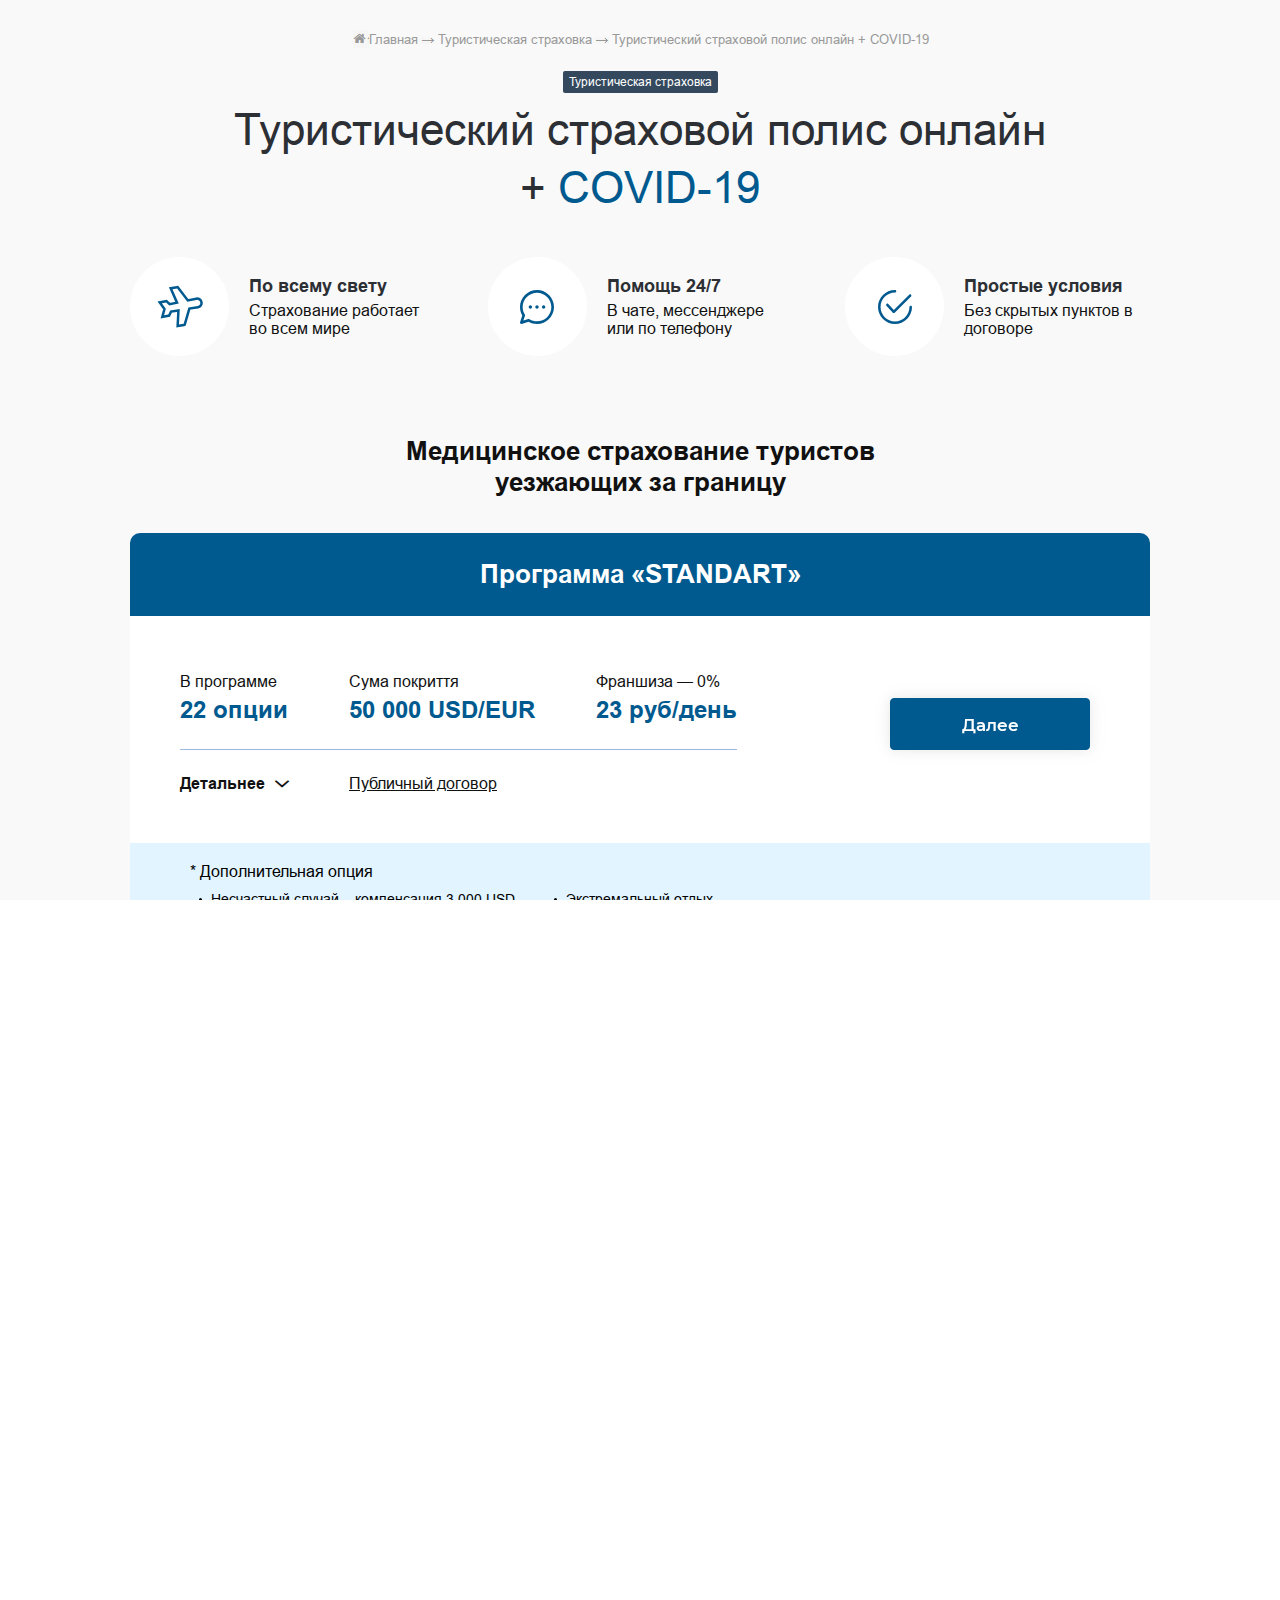
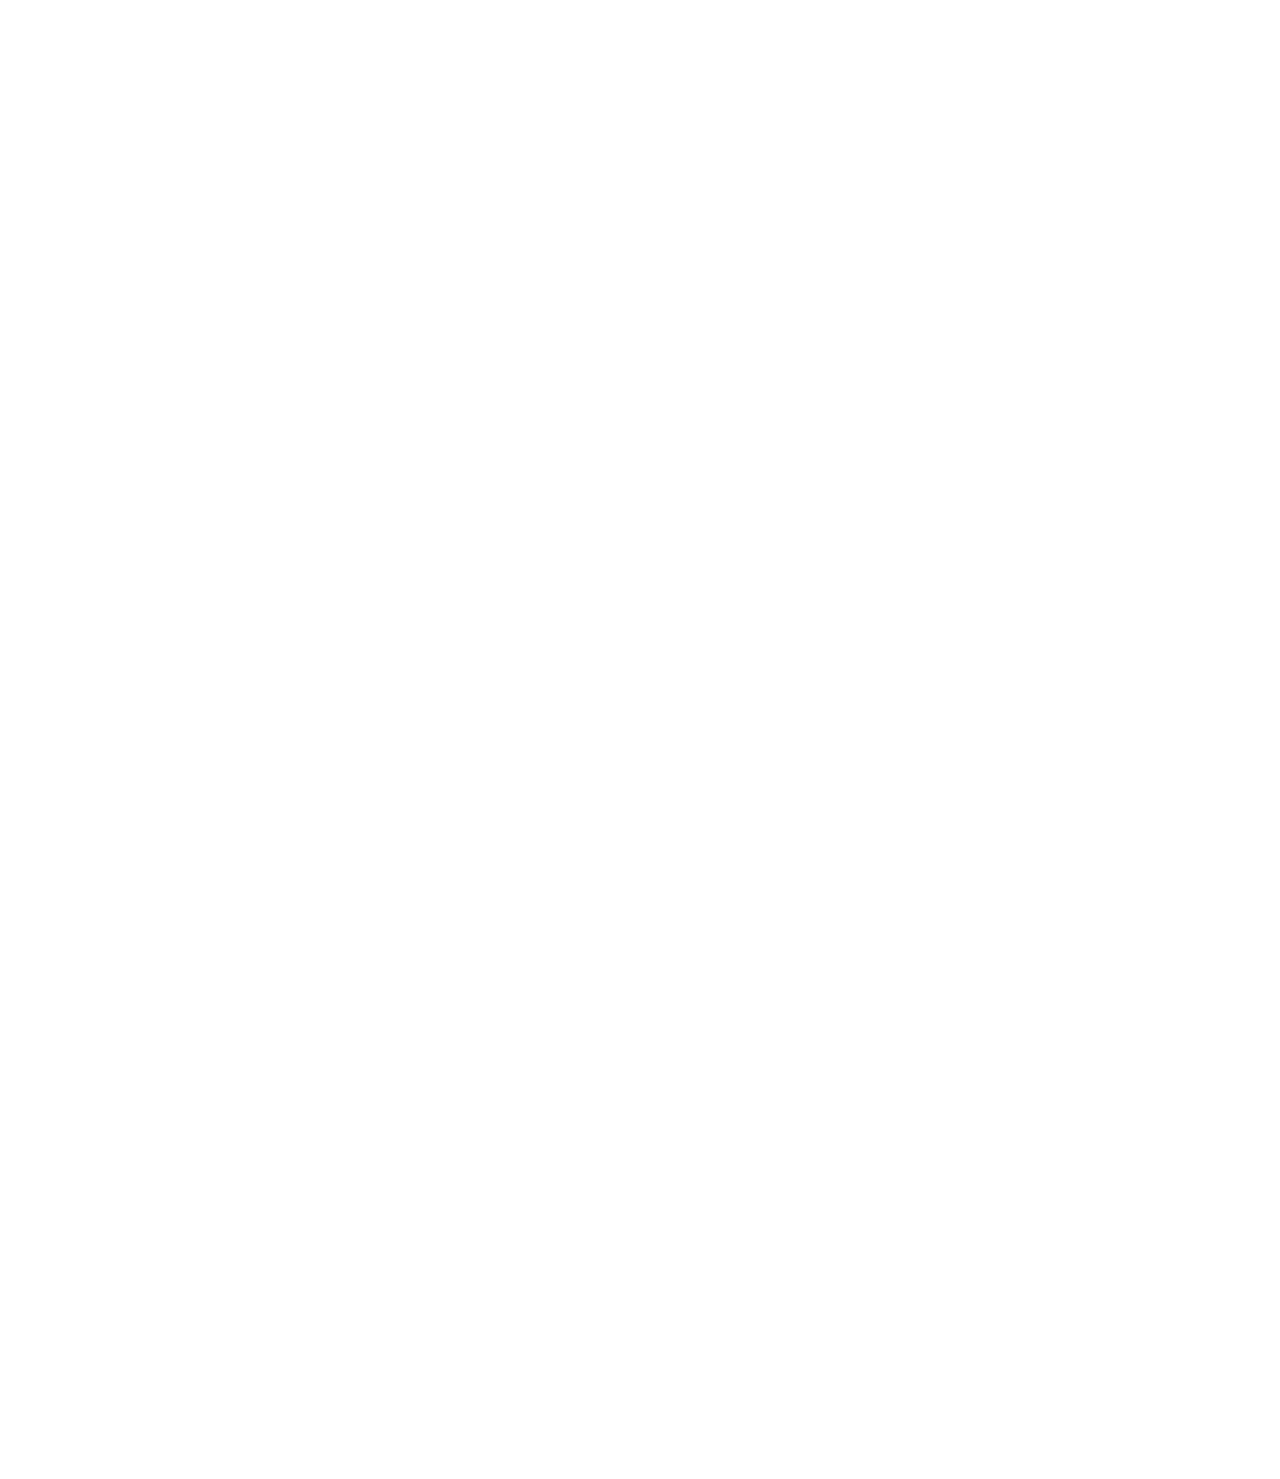
==== app/index.html @ c6b610be "completed" ====
<!DOCTYPE html>
<html lang="ru">

<head>
	<meta charset="UTF-8">
	<meta name="viewport" content="width=device-width, initial-scale=1.0">
	<title>Главная</title>
	<link rel="stylesheet" href="css/style.min.css">
</head>

<body>

	<!-- WRAPPER start -->
	<div class="wrapper page-policy">

		<!-- MAIN start  -->
		<main class="main">

			<div class="container">

				<div class="breadcrumbs">
					<a href="#" class="breadcrumbs__link">Главная</a>
					<a href="#" class="breadcrumbs__link">Туристическая страховка</a>
					<a href="#" class="breadcrumbs__link">Туристический страховой полис онлайн + COVID-19</a>
				</div>

				<div class="banner">
					<p class="banner__short-descr h6">Туристическая страховка</p>
					<p class="banner__title h1">Туристический страховой полис онлайн
						+ <span>COVID-19</span></p>
					<div class="banner__items-wrapper">
						<div class="banner__item item-banner">
							<div class="item-banner__img">
								<img src="images/airplane.svg" alt="">
							</div>
							<div class="item-banner__text-block">
								<p class="item-banner__title h4">По всему свету</p>
								<p class="item-banner__descr">Страхование работает
									во всем мире</p>
							</div>
						</div>
						<div class="banner__item item-banner">
							<div class="item-banner__img">
								<img src="images/message.svg" alt="">
							</div>
							<div class="item-banner__text-block">
								<p class="item-banner__title h4">Помощь 24/7</p>
								<p class="item-banner__descr">В чате, мессенджере или по телефону</p>
							</div>
						</div>
						<div class="banner__item item-banner">
							<div class="item-banner__img">
								<img src="images/check-w-circle.svg" alt="">
							</div>
							<div class="item-banner__text-block">
								<p class="item-banner__title h4">Простые условия</p>
								<p class="item-banner__descr">Без скрытых пунктов в договоре</p>
							</div>
						</div>
					</div>
				</div>

				<div class="health-insurance">
					<p class="health-insurance__title h2">Медицинское страхование туристов уезжающих за границу</p>
					<div class="health-insurance__program card-program-full">
						<div class="card-program-full__header">
							<p class="card-program-full__title h2">Программа «STANDART»</p>
						</div>

						<div class="card-program-full__body">
							<div class="card-program-full__about">
								<div class="card-program-full__info">
									<div class="card-program-full__info-item">
										<p class="card-program-full__info-title">В программе</p>
										<p class="card-program-full__info-definition h3">22 опции</p>
									</div>
									<div class="card-program-full__info-item">
										<p class="card-program-full__info-title">Сума покриття</p>
										<p class="card-program-full__info-definition h3">50 000 USD/EUR</p>
									</div>
									<div class="card-program-full__info-item">
										<p class="card-program-full__info-title">Франшиза — 0%</p>
										<p class="card-program-full__info-definition h3">23 руб/день</p>
									</div>
								</div>
								<button type="button" class="card-program-full__btn-next btn btn-primary">Далее</button>
							</div>
							<div class="card-program-full__details js-accordion">
								<div class="card-program-full__details-head">
									<div class="card-program-full__details-btn-dropdown js-accordion-head">
										Детальнее
										<span class="icon icon-triangle-down"></span>
									</div>
									<a href="#" class="card-program-full__public-contract">Публичный договор</a>
								</div>
								<div class="card-program-full__details-body js-accordion-body">
									<div class="card-program-full__details-wrapper">
										<div class="card-program-full__details-section">
											<p class="card-program-full__details-title h3">Медицина</p>
											<div class="card-program-full__details-container">
												<div class="card-program-full__details-column">
													<div class="card-program-full__details-block">
														<p class="card-program-full__details-subtitle h4">Медицинская помощь</p>
														<ul class="card-program-full__details-list h5">
															<li class="card-program-full__details-list-item">— Покрытие лечения
																ОРВИ (амбулаторно)
															</li>
															<li class="card-program-full__details-list-item">— Медикаментозное
																обеспечение
															</li>
															<li class="card-program-full__details-list-item">— Лечение в результате
																травмирования (амбулаторно)
															</li>
															<li class="card-program-full__details-list-item">— Вызов врача
															</li>
															<li class="card-program-full__details-list-item">— Обзор/консультация
																врача
															</li>
															<li class="card-program-full__details-list-item">— Срочная
																стоматологическая помощь
															</li>
															<li class="card-program-full__details-list-item">— Обострение
																хронических заболеваний
															</li>
															<li class="card-program-full__details-list-item">— Амбулаторное лечение
															</li>
															<li class="card-program-full__details-list-item">— Стационарное лечение
															</li>
															<li class="card-program-full__details-list-item">— Акушерская помощь до
																29 недели</li>
														</ul>
													</div>
													<div class="card-program-full__details-block">
														<p class="card-program-full__details-subtitle h4">Несчастный случай</p>
													</div>
												</div>
												<div class="card-program-full__details-column">
													<div class="card-program-full__details-block">
														<p class="card-program-full__details-subtitle h4">Медико-транспортные
															услуги</p>
														<ul class="card-program-full__details-list h5">
															<li class="card-program-full__details-list-item">— Вызов скорой помощи
															</li>
														</ul>
													</div>
													<div class="card-program-full__details-block">
														<p class="card-program-full__details-subtitle h4">Медико-транспортные
															услуги</p>
														<ul class="card-program-full__details-list h5">
															<li class="card-program-full__details-list-item">— Покрытие диагностики
																COVID-19
															</li>
															<li class="card-program-full__details-list-item">— Покрытие лечения
																COVID-19
															</li>
															<li class="card-program-full__details-list-item">— Медикаментозное
																обеспечение
															</li>
															<li class="card-program-full__details-list-item">— Лимит 10% от суммы
																покрытия</li>
														</ul>
													</div>
													<div class="card-program-full__details-block">
														<p class="card-program-full__details-subtitle h4">Ритуальные расходы</p>
														<ul class="card-program-full__details-list h5">
															<li class="card-program-full__details-list-item">— Репатриация тела на
																родину
															</li>
															<li class="card-program-full__details-list-item">— Погребение на месте
															</li>
														</ul>
													</div>
												</div>

											</div>
										</div>
										<div class="card-program-full__details-section">
											<p class="card-program-full__details-title h3">Вид отдыха</p>
											<div class="card-program-full__details-column">
												<div class="card-program-full__details-block">
													<p class="card-program-full__details-subtitle h4">Отдых на воде</p>
													<p class="card-program-full__details-subtitle h4">Активный отдых</p>
												</div>
												<p class="card-program-full__details-title h3">Дополнительно</p>
												<div class="card-program-full__details-block">
													<p class="card-program-full__details-subtitle h4">Активный отдых</p>
													<ul class="card-program-full__details-list h5">
														<li class="card-program-full__details-list-item">— 15 дней</li>
														<li class="card-program-full__details-list-item">— Стационарное лечение
														</li>
													</ul>
												</div>
											</div>
										</div>
									</div>

								</div>
							</div>
						</div>

						<div class="card-program-full__footer">
							<div class="card-program-full__options">
								<p class="card-program-full__options-title">* Дополнительная опция</p>
								<ul class="card-program-full__options-body h5">
									<li class="card-program-full__options-item">Несчастный случай – компенсация 3 000 USD
									</li>
									<li class="card-program-full__options-item">Экстремальный отдых</li>
								</ul>
							</div>
						</div>



					</div>

					<div class="health-insurance__program--mobile card-program-short">
						<div class="card-program-short__header">
							<p class="card-program-short__title">STANDART</p>
						</div>
						<div class="card-program-short__body">
							<div class="card-program-short__info">
								<p class="card-program-short__info-amount">
									<span class="card-program-short__info-sum">15</span>
									руб/день
								</p>
								<p class="card-program-short__info-descr">Франшиза – 0%</p>
							</div>
							<div class="card-program-short__items">
								<div class="card-program-short-dropdown__large js-accordion">
									<p class="card-program-short-dropdown__large-head js-accordion-head">
										<span class="icon-status"></span>
										Медицина
									</p>
									<div class="card-program-short-dropdown__large-body  js-accordion-body">
										<div class="card-program-short-dropdown__small  js-accordion">
											<p class="card-program-short-dropdown__small-head js-accordion-head">
												<span class="icon icon-triangle-down"></span>
												Медицинская помощь

											</p>
											<div class="card-program-short-dropdown__small-body js-accordion-body">
												<p class="card-program-short-dropdown__small-item">— Покрытие лечения
													ОРВИ (амбулаторно)
												</p>
												<p class="card-program-short-dropdown__small-item">— Медикаментозное
													обеспечение
												</p>
												<p class="card-program-short-dropdown__small-item">— Лечение в результате
													травмирования (амбулаторно)
												</p>
												<p class="card-program-short-dropdown__small-item">— Вызов врача
												</p>
												<p class="card-program-short-dropdown__small-item">— Обзор/консультация
													врача
												</p>
												<p class="card-program-short-dropdown__small-item">— Срочная
													стоматологическая помощь
												</p>
												<p class="card-program-short-dropdown__small-item">— Обострение
													хронических заболеваний
												</p>
												<p class="card-program-short-dropdown__small-item">— Амбулаторное лечение
												</p>
												<p class="card-program-short-dropdown__small-item">— Стационарное лечение
												</p>
												<p class="card-program-short-dropdown__small-item">— Акушерская помощь до
													29 недели</p>
											</div>
										</div>
										<div class="card-program-short-dropdown__small js-accordion">
											<p class="card-program-short-dropdown__small-head js-accordion-head">
												<span class="icon icon-triangle-down"></span>
												Медико-транспортные услуги

											</p>
											<div class="card-program-short-dropdown__small-body js-accordion-body">
												<p class="card-program-short-dropdown__small-item">— Вызов скорой помощи
												</p>
											</div>
										</div>
										<div class="card-program-short-dropdown__small js-accordion">
											<p class="card-program-short-dropdown__small-head  js-accordion-head">
												<span class="icon icon-triangle-down"></span>
												COVID-19

											</p>
											<div class="card-program-short-dropdown__small-body  js-accordion-body">
												<p class="card-program-short-dropdown__small-item">— Покрытие диагностики COVID-19
												</p>
												<p class="card-program-short-dropdown__small-item">— Покрытие лечения COVID-19
												</p>
												<p class="card-program-short-dropdown__small-item">— Медикаментозное обеспечение
												</p>
												<p class="card-program-short-dropdown__small-item">— предел 10% от суммы покрытия
												</p>
											</div>
										</div>
										<div class="card-program-short-dropdown__small  js-accordion">
											<p class="card-program-short-dropdown__small-head js-accordion-head">
												<span class="icon icon-triangle-down"></span>
												Ритуальные расходы

											</p>
											<div class="card-program-short-dropdown__small-body js-accordion-body">
												<p class="card-program-short-dropdown__small-item">— Репатриация тела на родину
												</p>
												<p class="card-program-short-dropdown__small-item">— Захоронение на месте
												</p>
											</div>
										</div>
										<div class="card-program-short-dropdown__small js-accordion">
											<p class="card-program-short-dropdown__small-head js-accordion-head">
												Несчастный случай
											</p>
										</div>
									</div>
								</div>
								<div class="card-program-short-dropdown__large js-accordion">
									<p class="card-program-short-dropdown__large-head js-accordion-head">
										<span class="icon-status"></span>
										Вид отдыха
									</p>
									<div class="card-program-short-dropdown__large-body js-accordion-body">
										<div class="card-program-short-dropdown__small js-accordion">
											<p class="card-program-short-dropdown__small-head js-accordion-head">
												Отдых на воде
											</p>
										</div>
										<div class="card-program-short-dropdown__small js-accordion">
											<p class="card-program-short-dropdown__small-head js-accordion-head">
												Активный отдых
											</p>
										</div>
									</div>
								</div>
								<div class="card-program-short-dropdown__large js-accordion">
									<p class="card-program-short-dropdown__large-head js-accordion-head">
										<span class="icon-status"></span>
										Дополнительно
									</p>
									<div class="card-program-short-dropdown__large-body js-accordion-body">
										<div class="card-program-short-dropdown__small js-accordion">
											<p class="card-program-short-dropdown__small-head js-accordion-head">
												<span class="icon icon-triangle-down"></span>
												По истечении срока страхования
											</p>
											<div class="card-program-short-dropdown__small-body js-accordion-body">
												<p class="card-program-short-dropdown__small-item">— 15 дней</p>
												<p class="card-program-short-dropdown__small-item">— стационарное лечение</p>
											</div>
										</div>
									</div>
								</div>

							</div>
							<button type="button" class="card-program-short__btn-arrange btn btn-primary">Оформить</button>
							<p class="card-program-short__descr">Покрытие на сумму — 50 000 USD/EUR</p>
						</div>
						<div class="card-program-short__footer">
							<div class="card-program-short__options">
								<p class="card-program-short__options-title">* Дополнительная опция</p>
								<ul class="card-program-short__options-body h5">
									<li class="card-program-short__options-item">Несчастный случай – компенсация <span>3 000
											USD</span>
									</li>
									<li class="card-program-short__options-item card-program-short__options-item--flex">
										Экстремальный отдых <span class="card-program-short__options-info icon icon-info"></span>
									</li>
								</ul>
							</div>
						</div>
					</div>

					<div class="health-insurance__steps">
						<div class="health-insurance__step-item item-step">
							<div class="item-step__num">01</div>
							<div class="item-step__img">
								<img src="images/budget.svg" alt="">
							</div>
							<p class="item-step__text h4">Рассчитайте точную стоимость полиса</p>
						</div>
						<div class="health-insurance__step-item item-step">
							<div class="item-step__num">02</div>
							<div class="item-step__img">
								<img src="images/computer.svg" alt="">
							</div>
							<p class="item-step__text h4">Правильно напишите вашу информацию</p>
						</div>
						<div class="health-insurance__step-item item-step">
							<div class="item-step__num">03</div>
							<div class="item-step__img">
								<img src="images/money.svg" alt="">
							</div>
							<p class="item-step__text h4">Оплатите полис
								удобным способом</p>
						</div>
						<div class="health-insurance__step-item item-step">
							<div class="item-step__num">04</div>
							<div class="item-step__img">
								<img src="images/email.svg" alt="">
							</div>
							<p class="item-step__text h4">Проверьте ваш email
								и скачайте полис
								на смартфон</p>
						</div>
					</div>
				</div>

				<div class="get-insurance">
					<p class="get-insurance__title h2">Оформить туристическое страхование</p>
					<div class="get-insurance__form form-policy">
						<div class="form-policy__step-one">
							<div class="form-policy__content">

								<div class="form-policy__main">
									<div class="form-policy__main-container">
										<div class="form-policy__main-header">
											<p class="form-policy__title h4">Стоимость полиса</p>
											<div class="form-policy__step-num">01</div>
										</div>
										<div class="form-policy__form">
											<div class="form-policy__input-container">
												<div class="form-policy__input input__block">
													<div class="input__box select js-select js-select--swich">
														<div class="select__head js-select-head">
															<p class="select__placeholder">Страна</p>
															<span class="select__icon icon icon-triangle-down"></span>
														</div>
														<div class="select__body js-select-body">
															<div class="select__block">
																<p class="select__item js-select-item">Вся Европа</p>
																<p class="select__item js-select-item">Весь мир</p>
															</div>
															<div class="select__block search-small__container">
																<input type="text" id="mini-search__input" class="search-small"
																	placeholder="Поиск">
																<div id="mini-search__result"
																	class="search-small__wrapper mini-search__result">
																	<p class="select__item show js-select-item">Австралия</p>
																	<p class="select__item show js-select-item">Австрия</p>
																	<p class="select__item show js-select-item">Азербайджан</p>
																	<p class="select__item show js-select-item">Албания</p>
																	<p class="select__item show js-select-item">Алжир</p>
																	<p class="select__item show js-select-item">Американское Самоа</p>
																	<p class="select__item show js-select-item">Ангилья</p>
																	<p class="select__item show js-select-item">Ангола</p>
																	<p class="select__item show js-select-item">Андорра</p>
																	<p class="select__item show js-select-item">Антарктида</p>
																	<p class="select__item show js-select-item">Антигуа и Барбуда</p>
																	<p class="select__item show js-select-item">Аргентина</p>
																	<p class="select__item show js-select-item">Армения</p>
																	<p class="select__item show js-select-item">Аруба</p>
																	<p class="select__item show js-select-item">Афганистан</p>
																	<p class="select__item show js-select-item">Багамы</p>
																	<p class="select__item show js-select-item">Бангладеш</p>
																	<p class="select__item show js-select-item">Барбадос</p>
																	<p class="select__item show js-select-item">Бахрейн</p>
																</div>
															</div>
														</div>
													</div>
													<p class="input__error h6"></p>
												</div>
												<div class="form-policy__input input__block">
													<div class="input__box select js-select js-calendar">
														<div class="select__head select__head--calendar js-select-head">
															<input type="text" name="daterange" class="daterange-input"
																placeholder="Дата поездки">
															<span class="select__icon icon icon-calendar"></span>
														</div>
														<!-- <div class="select__body js-select-body">

														</div> -->
														<p class="input__error h6"></p>
													</div>
												</div>
												<div class="form-policy__input input__block">
													<div class="input__box select js-select js-select--swich">
														<div class="select__head js-select-head">
															<p class="select__placeholder">Вид отдыха</p>
															<span class="select__icon icon icon-triangle-down"></span>
														</div>
														<div class="select__body js-select-body">
															<div class="select__block">
																<p class="select__item js-select-item">Без экстримального спорта</p>
															</div>
															<div class="select__block">
																<p class="select__item js-select-item">С экстримальным спортом</p>
															</div>
														</div>
														<p class="input__error h6"></p>
													</div>
												</div>
											</div>
											<div class="form-policy__check-box form-policy__check-box--promocode checkbox__block">
												<label class="checkbox__box">
													<div class="checkbox">
														<input type="checkbox" class="checkbox__none">
														<span class="checkbox__style"></span>
													</div>
													<p class="checkbox__text h5">У меня есть промокод</p>
												</label>
												<div class="checkbox__input input__block">
													<!-- При верно введенном коде добавляется класс input__block--success  -->

													<div class="input__box">
														<input type="text" class="input" placeholder="Укажите ваш промокод">
														<span class="input__icon-success icon icon-check"></span>
													</div>
													<p class="input__error h6">Промокод недействителен</p>
												</div>
											</div>
											<div class="form-policy__check-box checkbox__block">
												<label class="checkbox__box">
													<div class="checkbox">
														<input type="checkbox" class="checkbox__none">
														<span class="checkbox__style"></span>
													</div>
													<p class="checkbox__text h5">Я принимаю условия договора</p>
												</label>
											</div>
										</div>
									</div>
									<div class="form-policy__buttons-block">
										<button type="button" class="form-policy__btn-back btn btn-transparent">Назад</button>
										<button type="button"
											class="form-policy__btn-next form-policy__btn-to-step-two btn btn-primary">Далее</button>
									</div>

								</div>

								<div class="form-policy__summary">
									<div class="form-policy__total-price form-policy-total-price">
										<p class="form-policy-total-price__title h4">Сумма к оплате</p>
										<p class="form-policy-total-price__amount">1264 руб</p>
									</div>
									<div class="form-policy-tariff">
										<p class="form-policy-tariff__title h4">Тариф:</p>
										<button type="button"
											class="form-policy-tariff__item btn btn-secondary active">STANDART</button>
									</div>
									<a href="#" class="form-policy__more-details h5">Подробнее о типе отдыха</a>
								</div>

							</div>

							<div class="form-policy__steps">
								<div class="form-policy-step active">
									<div class="form-policy-step__num">1</div>
									<div class="form-policy-step__text-block">
										<p class="form-policy-step__title">1 шаг</p>
										<p class="form-policy-step__descr">Стоимость полиса</p>
									</div>
								</div>
								<div class="form-policy-step">
									<div class="form-policy-step__num">2</div>
									<div class="form-policy-step__text-block">
										<p class="form-policy-step__title">2 шаг</p>
										<p class="form-policy-step__descr">Личная информация</p>
									</div>
								</div>
								<div class="form-policy-step">
									<div class="form-policy-step__num">3</div>
									<div class="form-policy-step__text-block">
										<p class="form-policy-step__title">3 шаг</p>
										<p class="form-policy-step__descr">Проверка информации</p>
									</div>
								</div>
								<div class="form-policy-step">
									<div class="form-policy-step__num">4</div>
									<div class="form-policy-step__text-block">
										<p class="form-policy-step__title">4 шаг</p>
										<p class="form-policy-step__descr">Оплата</p>
									</div>
								</div>
							</div>

						</div>
						<div class="form-policy__step-two">
							<div class="form-policy__content">

								<div class="form-policy__main">
									<div class="form-policy__main-container">
										<div class="form-policy__main-header">
											<p class="form-policy__title h4">Личная информация</p>
											<div class="form-policy__step-num">02</div>
										</div>
										<div class="form-policy__form">
											<p class="form-policy__subtitle">Покупатель:</p>
											<p class="form-policy__descr">Введите имя и фамилию латиницей, как
												в загранпаспорте</p>
											<div class="form-policy__input-container">
												<div class="form-policy__input input__block">
													<div class="input__box">
														<input type="text" class="input" placeholder="Имя">
													</div>
													<p class="input__error h6">Имя введено некорректно</p>
												</div>
												<div class="form-policy__input input__block">
													<div class="input__box">
														<input type="text" class="input" placeholder="Фамилия">
													</div>
													<p class="input__error h6">Фамилия введена некорректно</p>
												</div>
												<div class="form-policy__input input__block">
													<div class="input__box">
														<input type="text" class="input" placeholder="Дата рождения">
													</div>
													<p class="input__error h6">Дата рождения заполнена некорректно</p>
												</div>
												<div class="form-policy__input input__block">
													<div class="input__box">
														<input type="text" class="input" placeholder="Паспорт">
													</div>
													<p class="input__error h6">Паспорт заполнен некорректно</p>
												</div>
												<div class="form-policy__input input__block">
													<div class="input__box">
														<input type="text" class="input" placeholder="+380">
													</div>
												</div>
												<div class="form-policy__input input__block">
													<div class="input__box">
														<input type="text" class="input" placeholder="Email">
													</div>
													<p class="input__error h6">Электронный адрес заполнен некорректно</p>
												</div>
											</div>

											<div class="form-policy__participants">
												<p class="form-policy__subtitle ">Участники поездки: </p>
												<div class="form-policy__tourist to-clone">
													<div class="form-policy__tourist-head">
														<p class="form-policy__tourist-subtitle h5">Турист №<span class="num"></span>
														</p>
														<div type="button" class="form-policy__tourist-delete h5">
															Удалить
															<span class="form-policy__tourist-delete-icon icon icon-close"></span>
														</div>
													</div>
													<div class="form-policy__tourist-wrapper">
														<div class="form-policy__input input__block">
															<div class="input__box">
																<input type="text" class="input" placeholder="Имя">
															</div>
															<p class="input__error h6">Имя введено некорректно</p>
														</div>
														<div class="form-policy__input input__block">
															<div class="input__box">
																<input type="text" class="input" placeholder="Фамилия">
															</div>
															<p class="input__error h6">Фамилия введена некорректно</p>
														</div>
														<div class="form-policy__input input__block">
															<div class="input__box">
																<input type="text" class="input" placeholder="Дата рождения">
															</div>
															<p class="input__error h6">Дата рождения заполнена некорректно</p>
														</div>
														<div class="form-policy__input input__block">
															<div class="input__box">
																<input type="text" class="input" placeholder="Паспорт">
															</div>
															<p class="input__error h6">Паспорт заполнен некорректно</p>
														</div>
													</div>
												</div>
												<div class="form-policy__tourist ">
													<div class="form-policy__tourist-head">
														<p class="form-policy__tourist-subtitle h5">Турист №<span class="num"></span>
														</p>
														<button type="button" class="form-policy__tourist-delete h5">
															Удалить
															<span class="form-policy__tourist-delete-icon icon icon-close"></span>
														</button>
													</div>
													<div class="form-policy__tourist-wrapper">
														<div class="form-policy__input input__block">
															<div class="input__box">
																<input type="text" class="input" placeholder="Имя">
															</div>
															<p class="input__error h6">Имя введено некорректно</p>
														</div>
														<div class="form-policy__input input__block">
															<div class="input__box">
																<input type="text" class="input" placeholder="Фамилия">
															</div>
															<p class="input__error h6">Фамилия введена некорректно</p>
														</div>
														<div class="form-policy__input input__block">
															<div class="input__box">
																<input type="text" class="input" placeholder="Дата рождения">
															</div>
															<p class="input__error h6">Дата рождения заполнена некорректно</p>
														</div>
														<div class="form-policy__input input__block">
															<div class="input__box">
																<input type="text" class="input" placeholder="Паспорт">
															</div>
															<p class="input__error h6">Паспорт заполнен некорректно</p>
														</div>
													</div>
												</div>
												<div class="form-policy__tourist ">
													<div class="form-policy__tourist-head">
														<p class="form-policy__tourist-subtitle h5">Турист №<span class="num"></span>
														</p>
														<button type="button" class="form-policy__tourist-delete h5">
															Удалить
															<span class="form-policy__tourist-delete-icon icon icon-close"></span>
														</button>
													</div>
													<div class="form-policy__tourist-wrapper">
														<div class="form-policy__input input__block">
															<div class="input__box">
																<input type="text" class="input" placeholder="Имя">
															</div>
															<p class="input__error h6">Имя введено некорректно</p>
														</div>
														<div class="form-policy__input input__block">
															<div class="input__box">
																<input type="text" class="input" placeholder="Фамилия">
															</div>
															<p class="input__error h6">Фамилия введена некорректно</p>
														</div>
														<div class="form-policy__input input__block">
															<div class="input__box">
																<input type="text" class="input" placeholder="Дата рождения">
															</div>
															<p class="input__error h6">Дата рождения заполнена некорректно</p>
														</div>
														<div class="form-policy__input input__block">
															<div class="input__box">
																<input type="text" class="input" placeholder="Паспорт">
															</div>
															<p class="input__error h6">Паспорт заполнен некорректно</p>
														</div>
													</div>
												</div>
											</div>

											<button type="button"
												class="form-policy__btn-add-tourist js-add-tourist js-add-tourist-block">+
												Добавить туриста</button>
										</div>
									</div>
									<div class="form-policy__buttons-block">
										<button type="button"
											class="form-policy__btn-back form-policy__btn-prev-to-step-one btn btn-transparent">Назад</button>
										<button type="button"
											class="form-policy__btn-next form-policy__btn-to-step-three btn btn-primary">Далее</button>
									</div>

								</div>

								<div class="form-policy__summary">
									<div class="form-policy__total-price form-policy-total-price">
										<p class="form-policy-total-price__title h4">Сумма к оплате</p>
										<p class="form-policy-total-price__amount">1264 руб</p>
									</div>
									<div class="form-policy-tariff">
										<p class="form-policy-tariff__title h4">Тариф:</p>
										<button type="button"
											class="form-policy-tariff__item btn btn-secondary active">STANDART</button>
									</div>
									<a href="#" class="form-policy__more-details h5">Подробнее о типе отдыха</a>
								</div>

							</div>

							<div class="form-policy__steps">
								<div class="form-policy-step active">
									<div class="form-policy-step__num">1</div>
									<div class="form-policy-step__text-block">
										<p class="form-policy-step__title">1 шаг</p>
										<p class="form-policy-step__descr">Стоимость полиса</p>
									</div>
								</div>
								<div class="form-policy-step active">
									<div class="form-policy-step__num">2</div>
									<div class="form-policy-step__text-block">
										<p class="form-policy-step__title">2 шаг</p>
										<p class="form-policy-step__descr">Личная информация</p>
									</div>
								</div>
								<div class="form-policy-step">
									<div class="form-policy-step__num">3</div>
									<div class="form-policy-step__text-block">
										<p class="form-policy-step__title">3 шаг</p>
										<p class="form-policy-step__descr">Проверка информации</p>
									</div>
								</div>
								<div class="form-policy-step">
									<div class="form-policy-step__num">4</div>
									<div class="form-policy-step__text-block">
										<p class="form-policy-step__title">4 шаг</p>
										<p class="form-policy-step__descr">Оплата</p>
									</div>
								</div>
							</div>

						</div>
						<div class="form-policy__step-three">
							<div class="form-policy__content">

								<div class="form-policy__main">
									<div class="form-policy__main-container">
										<div class="form-policy__main-header">
											<p class="form-policy__title h4">Проверка информации</p>
											<div class="form-policy__step-num">03</div>
										</div>
										<div class="form-policy__form">
											<div class="form-policy__info">
												<div class="form-policy__info-row">
													<p class="form-policy__info-term">Дата поездки</p>
													<p class="form-policy__info-value">2021.06.11–2021.06.24</p>
												</div>
												<div class="form-policy__info-row">
													<p class="form-policy__info-term">Тариф</p>
													<p class="form-policy__info-value">STANDART</p>
												</div>
												<div class="form-policy__info-row">
													<p class="form-policy__info-term">Страна</p>
													<p class="form-policy__info-value">BULGARIA</p>
												</div>
											</div>
											<div class="form-policy__info">
												<p class="form-policy__subtitle form-policy__subtitle--center">Страхователь:</p>
												<div class="form-policy__info-row">
													<p class="form-policy__info-term">ФИО</p>
													<p class="form-policy__info-value">IVAN IVANOVICH</p>
												</div>
												<div class="form-policy__info-row">
													<p class="form-policy__info-term">Дата рождения</p>
													<p class="form-policy__info-value">1935.01.10</p>
												</div>
												<div class="form-policy__info-row">
													<p class="form-policy__info-term">Паспорт</p>
													<p class="form-policy__info-value">FA 253456</p>
												</div>
												<div class="form-policy__info-row">
													<p class="form-policy__info-term">E-mail</p>
													<p class="form-policy__info-value">test@gmail.com</p>
												</div>
												<div class="form-policy__info-row">
													<p class="form-policy__info-term">Телефон</p>
													<p class="form-policy__info-value">+380935841231</p>
												</div>
											</div>
											<div class="form-policy__info">
												<p class="form-policy__subtitle form-policy__subtitle--center">Туристы:</p>
												<div class="form-policy__info-block">
													<div class="form-policy__info-row--simple">
														<p class="form-policy__info-term">ФИО</p>
														<p class="form-policy__info-value">IVAN IVANOVICH</p>
													</div>
													<div class="form-policy__info-row--simple">
														<p class="form-policy__info-term">Дата рождения</p>
														<p class="form-policy__info-value">1935.01.10</p>
													</div>
													<div class="form-policy__info-row--simple">
														<p class="form-policy__info-term">Паспорт</p>
														<p class="form-policy__info-value">FA 253456</p>
													</div>
												</div>
												<div class="form-policy__info-block">
													<div class="form-policy__info-row--simple">
														<p class="form-policy__info-term">ФИО</p>
														<p class="form-policy__info-value">IVAN IVANOVICH</p>
													</div>
													<div class="form-policy__info-row--simple">
														<p class="form-policy__info-term">Дата рождения</p>
														<p class="form-policy__info-value">1935.01.10</p>
													</div>
													<div class="form-policy__info-row--simple">
														<p class="form-policy__info-term">Паспорт</p>
														<p class="form-policy__info-value">FA 253456</p>
													</div>
												</div>
											</div>

											<div class="form-policy__total-price form-policy-total-price">
												<p class="form-policy-total-price__title h4">Сумма к оплате</p>
												<p class="form-policy-total-price__amount">1264 руб</p>
											</div>
										</div>
									</div>
									<div class="form-policy__buttons-block">
										<button type="button"
											class="form-policy__btn-back form-policy__btn-prev-to-step-two btn btn-transparent">Назад</button>
										<button type="button"
											class="form-policy__btn-next form-policy__btn-to-step-four btn btn-primary">Оплатить</button>
									</div>

								</div>

								<div class="form-policy__summary">
									<div class="form-policy__total-price form-policy-total-price">
										<p class="form-policy-total-price__title h4">Сумма к оплате</p>
										<p class="form-policy-total-price__amount">1264 руб</p>
									</div>
									<div class="form-policy-tariff">
										<p class="form-policy-tariff__title h4">Тариф:</p>
										<button type="button"
											class="form-policy-tariff__item btn btn-secondary active">STANDART</button>
									</div>
									<a href="#" class="form-policy__more-details h5">Подробнее о типе отдыха</a>
								</div>

							</div>

							<div class="form-policy__steps">
								<div class="form-policy-step active">
									<div class="form-policy-step__num">1</div>
									<div class="form-policy-step__text-block">
										<p class="form-policy-step__title">1 шаг</p>
										<p class="form-policy-step__descr">Стоимость полиса</p>
									</div>
								</div>
								<div class="form-policy-step active">
									<div class="form-policy-step__num">2</div>
									<div class="form-policy-step__text-block">
										<p class="form-policy-step__title">2 шаг</p>
										<p class="form-policy-step__descr">Личная информация</p>
									</div>
								</div>
								<div class="form-policy-step active">
									<div class="form-policy-step__num">3</div>
									<div class="form-policy-step__text-block">
										<p class="form-policy-step__title">3 шаг</p>
										<p class="form-policy-step__descr">Проверка информации</p>
									</div>
								</div>
								<div class="form-policy-step">
									<div class="form-policy-step__num">4</div>
									<div class="form-policy-step__text-block">
										<p class="form-policy-step__title">4 шаг</p>
										<p class="form-policy-step__descr">Оплата</p>
									</div>
								</div>
							</div>

						</div>
					</div>


				</div>

				<div class="faq">
					<p class="faq__title h2">FAQ</p>
					<div class="faq__content">
						<div class="accordion js-accordion">
							<div class="accordion__head h4 js-accordion-head">
								<span class="accordion__icon"></span>
								<p class="accordion__title">Что такое франшиза?</p>
							</div>
							<p class="accordion__body h5 js-accordion-body">
								Это сумма, которую клиент должен оплатить при наступлении страхового случая. Пример: Оплата за
								лечение в больнице — 1 000 USD. Франшиза по тарифу START — 25%. Значит клиент платит 250 USD, а
								страховая компания — 750 USD. Таким образом, сумма делится между клиентом и страховой согласно
								условиям тарифного плана.
							</p>
						</div>
						<div class="accordion js-accordion">
							<div class="accordion__head h4 js-accordion-head">
								<span class="accordion__icon"></span>
								<p class="accordion__title">Обязательна ли страховка для выезда за границу?</p>
							</div>
							<p class="accordion__body h5 js-accordion-body">

							</p>
						</div>
						<div class="accordion js-accordion">
							<div class="accordion__head h4 js-accordion-head">
								<span class="accordion__icon"></span>
								<p class="accordion__title">Можно ли оформить страховой полис, находясь за границей?</p>
							</div>
							<p class="accordion__body h5 js-accordion-body">
								Тут возможны 2 варианта.

								1. Нет, если вы хотите приобрести туристический страховой полис на территории страны в которую
								прибыли. Такой полис будет недействительным.

								2. Да, если вы уже находитесь за границей и планируете поездку в другую страну. Страховой полис
								можно оформить на сайте компании и оплатить картой.

								Действие страхового полиса начинается с момента, как только вы пересекли границу.
							</p>
						</div>
						<div class="accordion js-accordion">
							<div class="accordion__head h4 js-accordion-head">
								<span class="accordion__icon"></span>
								<p class="accordion__title">Когда начинает действовать страховой полис?</p>
							</div>
							<p class="accordion__body h5 js-accordion-body">
								Действие страхового полиса начинается с момента, как только вы пересекли границу.
							</p>
						</div>
						<div class="accordion js-accordion">
							<div class="accordion__head h4 js-accordion-head">
								<span class="accordion__icon"></span>
								<p class="accordion__title">На каком языке вводить информацию?</p>
							</div>
							<p class="accordion__body h5 js-accordion-body">
								Заполнять латинскими буквами, как это указано в вашем загранпаспорте.
							</p>
						</div>
						<div class="accordion js-accordion">
							<div class="accordion__head h4 js-accordion-head">
								<span class="accordion__icon"></span>
								<p class="accordion__title">Что делать, если ошибочно ввели данные при оформлении страховки?</p>
							</div>
							<p class="accordion__body h5 js-accordion-body">
								Необходимо отменить операцию или обновить страницу и выйти из диалогового окна программы или
								платформы. Если такой возможности нет, сообщите об этом страховой. Компания поможет вам в
								решении вопроса.
							</p>
						</div>
						<div class="accordion js-accordion">
							<div class="accordion__head h4 js-accordion-head">
								<span class="accordion__icon"></span>
								<p class="accordion__title">Как купить страховку для ребенка?</p>
							</div>
							<p class="accordion__body h5 js-accordion-body">
								Страхование детей оформляется так же, как и взрослых. Укажите ваши данные в разделе для клиента,
								который оплачивает полис, а данные о ребенке или о другой несовершеннолетней особе — в разделе
								“Турист”.
							</p>
						</div>
						<div class="accordion js-accordion">
							<div class="accordion__head h4 js-accordion-head">
								<span class="accordion__icon"></span>
								<p class="accordion__title">Как оформить страховой полис на другого человека?</p>
							</div>
							<p class="accordion__body h5 js-accordion-body">
								Вы можете оформить страховой полис на любого гражданина без его участия. Важно правильно ввести
								данные при оформлении на сайте. После оплаты отправьте электронный страховой полис
								соответствующей особе.
							</p>
						</div>
						<div class="accordion js-accordion">
							<div class="accordion__head h4 js-accordion-head">
								<span class="accordion__icon"></span>
								<p class="accordion__title">Какую страну указать в полисе, если в планах путешествия две или
									более стран подряд?</p>
							</div>
							<p class="accordion__body h5 js-accordion-body">
								При выборе страны выберите опцию “Вся Европа” или “Весь мир”.
							</p>
						</div>
						<div class="accordion js-accordion">
							<div class="accordion__head h4 js-accordion-head">
								<span class="accordion__icon"></span>
								<p class="accordion__title">Что делать, если не прошла оплата?</p>
							</div>
							<p class="accordion__body h5 js-accordion-body">
								Рекомендуем связаться с вашим банком, проверить лимит интернет-операций и баланс платежной
								карты.
							</p>
						</div>
						<div class="accordion js-accordion">
							<div class="accordion__head h4 js-accordion-head">
								<span class="accordion__icon"></span>
								<p class="accordion__title">Как долго ждать получения страхового полиса после оплаты?</p>
							</div>
							<p class="accordion__body h5 js-accordion-body">
								Вы получите страховой полис на ваш email в течение 10-15 минут или проверить папку спам на
								почте.
							</p>
						</div>
						<div class="accordion js-accordion">
							<div class="accordion__head h4 js-accordion-head">
								<span class="accordion__icon"></span>
								<p class="accordion__title">В каком виде будет отправлен полис?</p>
							</div>
							<p class="accordion__body h5 js-accordion-body">
								Туристический страховой полис поступит на вашу почту в электронном виде в течение 10-15 минут.
								Распечатывать не обязательно. Достаточно сохранить электронный полис на телефон или планшет.
							</p>
						</div>
						<div class="accordion js-accordion">
							<div class="accordion__head h4 js-accordion-head">
								<span class="accordion__icon"></span>
								<p class="accordion__title">Что делать, если полис не поступил на email?</p>
							</div>
							<div class="accordion__body h5 js-accordion-body">
								<p class="accordion__text">В первую очередь необходимо проверить папку “Спам” или “Промоакции /
									Реклама”. Если прошло больше 10 минут, а полиса на почте все еще нет — сообщите об этом
									страховой компании удобным для вас способом:</p>
								<ul class="accordion__list">
									<li class="accordion__list-item">
										<span>Email:</span> info@ic-ekta.com
									</li>
									<li class="accordion__list-item">
										<span>Viber:</span> https://www.viber.com/ekta_insure
									</li>
									<li class="accordion__list-item">
										<span>Телеграм:</span> https://t.me/ic_ekta_bot
									</li>
								</ul>
							</div>
						</div>
						<div class="accordion js-accordion">
							<div class="accordion__head h4 js-accordion-head">
								<span class="accordion__icon"></span>
								<p class="accordion__title">Что делать, если произошел страховой случай?</p>
							</div>
							<p class="accordion__body h5 js-accordion-body">
								Первое что нужно сделать — связаться со страховой компанией. После оплаты вы получите страховой
								полис, в котором указаны контактные номера. Звонить необходимо исключительно по ним. Важно
								следовать инструкциям от специалиста по решению экстренных вопросов.
							</p>
						</div>
						<div class="accordion js-accordion">
							<div class="accordion__head h4 js-accordion-head">
								<span class="accordion__icon"></span>
								<p class="accordion__title">Как осуществляется денежная компенсация при наступлении страхового
									случая?</p>
							</div>
							<p class="accordion__body h5 js-accordion-body">
								Страховая компания самостоятельно решает все вопросы, связанные с транспортом и оплатой лечения.
								Вам не нужно искать клинику, врача, хранить чеки за лечение, предоставлять их страховой компании
								и самим оплачивать лечение по страховому случаю находясь за границей.
							</p>
						</div>
						<div class="accordion js-accordion">
							<div class="accordion__head h4 js-accordion-head">
								<span class="accordion__icon"></span>
								<p class="accordion__title">Можно ли купить страховку на 1 день?</p>
							</div>
							<p class="accordion__body h5 js-accordion-body">
								Нет. Минимальный термин страхования— 2 дня.
							</p>
						</div>
						<div class="accordion js-accordion">
							<div class="accordion__head h4 js-accordion-head">
								<span class="accordion__icon"></span>
								<p class="accordion__title">Нужно ли покупать страховку при перелете транзитным рейсом?</p>
							</div>
							<p class="accordion__body h5 js-accordion-body">
								Да. Страховой случай может произойти в любом месте и в любое время. Это касается и нескольких
								часов транзитного перелета. Если у вас нет транзитной страховки — кто о вас позаботится? Поэтому
								советуем оформить страхование, когда летите транзитом, чтобы получить поддержку при
								непредвиденных обстоятельствах.
							</p>
						</div>
						<div class="accordion js-accordion">
							<div class="accordion__head h4 js-accordion-head">
								<span class="accordion__icon"></span>
								<p class="accordion__title">Как с нами связаться?</p>
							</div>
							<div class="accordion__body h5 js-accordion-body">
								<ul class="accordion__list">
									<li class="accordion__list-item">
										<span>Email:</span> info@ic-ekta.com
									</li>
									<li class="accordion__list-item">
										<span>Viber:</span> https://www.viber.com/ekta_insure
									</li>
									<li class="accordion__list-item">
										<span>Телеграм:</span> https://t.me/ic_ekta_bot
									</li>
									<li class="accordion__list-item">
										<span>Телефон:</span> 0 800 305 222
									</li>
								</ul>
							</div>
						</div>
					</div>
				</div>

		</main>
		<!-- MAIN end -->

	</div>
	<!-- WRAPPER end -->



	<!-- SCRIPTS start  -->
	<script src="js/jquery.js"></script>
	<script src="js/moment.min.js"></script>
	<script src="js/simplebar.js"></script>
	<script src="js/daterangepicker.js"></script>
	<script src="js/main.js"></script>
	<!-- <script src="js/main.min.js"></script> -->



</body>

</html>
---- app/css/style.min.css ----
html{-webkit-box-sizing:border-box;box-sizing:border-box}*,*::after,*::before{-webkit-box-sizing:inherit;box-sizing:inherit}ul[class],ol[class]{padding:0}body,h1,h2,h3,h4,h5,h6,p,ul,ol,li,figure,figcaption,blockquote,dl,dd{margin:0}ul[class]{list-style:none}img{max-width:100%;display:block}input,button,textarea,select{font:inherit;outline:none}a{text-decoration:none;color:inherit}a :focus{outline:none;text-decoration:none;color:inherit}button,input{border:unset}input,textarea{border:unset;background:transparent}button{background:transparent;padding:unset;cursor:pointer}@font-face{font-family:"Montserrat";src:url("../fonts/Montserrat-Regular.woff2") format("woff2"),url("../fonts/Montserrat-Regular.woff") format("woff");font-weight:normal;font-style:normal;font-display:swap}@font-face{font-family:"Montserrat";src:url("../fonts/Montserrat-SemiBold.woff2") format("woff2"),url("../fonts/Montserrat-SemiBold.woff") format("woff");font-weight:600;font-style:normal;font-display:swap}@font-face{font-family:"Montserrat";src:url("../fonts/Montserrat-Bold.woff2") format("woff2"),url("../fonts/Montserrat-Bold.woff") format("woff");font-weight:bold;font-style:normal;font-display:swap}@font-face{font-family:"Arial";src:url("../fonts/ArialMT.woff2") format("woff2"),url("../fonts/ArialMT.woff") format("woff");font-weight:normal;font-style:normal;font-display:swap}@font-face{font-family:"Montserrat";src:url("../fonts/Montserrat-Medium.woff2") format("woff2"),url("../fonts/Montserrat-Medium.woff") format("woff");font-weight:500;font-style:normal;font-display:swap}@font-face{font-family:"Arial";src:url("../fonts/Arial-BoldMT.woff2") format("woff2"),url("../fonts/Arial-BoldMT.woff") format("woff");font-weight:bold;font-style:normal;font-display:swap}@font-face{font-family:"icon";src:url("../fonts/icon/fonts/icon.ttf?ek82yn") format("truetype"),url("../fonts/icon/fonts/icon.woff?ek82yn") format("woff"),url("../fonts/icon/fonts/icon.svg?ek82yn#icon") format("svg");font-weight:normal;font-style:normal;font-display:block}.icon{font-family:"icon" !important;speak:never;font-style:normal;font-weight:normal;font-variant:normal;text-transform:none;line-height:1;-webkit-font-smoothing:antialiased;-moz-osx-font-smoothing:grayscale}.icon-close:before{content:""}.icon-info:before{content:""}.icon-calendar:before{content:""}.icon-check:before{content:""}.icon-triangle-down:before{content:""}.icon-triangle-left:before{content:""}.icon-triangle-right:before{content:""}[data-simplebar]{position:relative;-webkit-box-orient:vertical;-webkit-box-direction:normal;-ms-flex-direction:column;flex-direction:column;-ms-flex-wrap:wrap;flex-wrap:wrap;-webkit-box-pack:start;-ms-flex-pack:start;justify-content:flex-start;-ms-flex-line-pack:start;align-content:flex-start;-webkit-box-align:start;-ms-flex-align:start;align-items:flex-start}.simplebar-wrapper{overflow:hidden;width:inherit;height:inherit;max-width:inherit;max-height:inherit}.simplebar-mask{direction:inherit;position:absolute;overflow:hidden;padding:0;margin:0;left:0;top:0;bottom:0;right:0;width:auto !important;height:auto !important;z-index:0}.simplebar-offset{direction:inherit !important;-webkit-box-sizing:inherit !important;box-sizing:inherit !important;resize:none !important;position:absolute;top:0;left:0;bottom:0;right:0;padding:0;margin:0;-webkit-overflow-scrolling:touch}.simplebar-content-wrapper{direction:inherit;-webkit-box-sizing:border-box !important;box-sizing:border-box !important;position:relative;display:block;height:100%;width:auto;max-width:100%;max-height:100%;scrollbar-width:none;-ms-overflow-style:none}.simplebar-content-wrapper::-webkit-scrollbar,.simplebar-hide-scrollbar::-webkit-scrollbar{width:0;height:0}.simplebar-content:before,.simplebar-content:after{content:" ";display:table}.simplebar-placeholder{max-height:100%;max-width:100%;width:100%;pointer-events:none}.simplebar-height-auto-observer-wrapper{-webkit-box-sizing:inherit !important;box-sizing:inherit !important;height:100%;width:100%;max-width:1px;position:relative;float:left;max-height:1px;overflow:hidden;z-index:-1;padding:0;margin:0;pointer-events:none;-webkit-box-flex:inherit;-ms-flex-positive:inherit;flex-grow:inherit;-ms-flex-negative:0;flex-shrink:0;-ms-flex-preferred-size:0;flex-basis:0}.simplebar-height-auto-observer{-webkit-box-sizing:inherit;box-sizing:inherit;display:block;opacity:0;position:absolute;top:0;left:0;height:1000%;width:1000%;min-height:1px;min-width:1px;overflow:hidden;pointer-events:none;z-index:-1}.simplebar-track{z-index:1;position:absolute;right:0;bottom:0;pointer-events:none;overflow:hidden}[data-simplebar].simplebar-dragging .simplebar-content{pointer-events:none;-moz-user-select:none;-ms-user-select:none;user-select:none;-webkit-user-select:none}[data-simplebar].simplebar-dragging .simplebar-track{pointer-events:all}.simplebar-scrollbar{position:absolute;left:0;right:0;min-height:10px}.simplebar-scrollbar:before{position:absolute;content:"";background:#000;border-radius:7px;left:2px;right:2px;opacity:0;-webkit-transition:opacity 0.2s linear;-o-transition:opacity 0.2s linear;transition:opacity 0.2s linear}.simplebar-scrollbar.simplebar-visible:before{opacity:0.5;-webkit-transition:opacity 0 linear;-o-transition:opacity 0 linear;transition:opacity 0 linear}.simplebar-track.simplebar-vertical{top:0;width:11px}.simplebar-track.simplebar-vertical .simplebar-scrollbar:before{top:2px;bottom:2px}.simplebar-track.simplebar-horizontal{left:0;height:11px}.simplebar-track.simplebar-horizontal .simplebar-scrollbar:before{height:100%;left:2px;right:2px}.simplebar-track.simplebar-horizontal .simplebar-scrollbar{right:auto;left:0;top:2px;height:7px;min-height:0;min-width:10px;width:auto}[data-simplebar-direction="rtl"] .simplebar-track.simplebar-vertical{right:auto;left:0}.hs-dummy-scrollbar-size{direction:rtl;position:fixed;opacity:0;visibility:hidden;height:500px;width:500px;overflow-y:hidden;overflow-x:scroll}.simplebar-hide-scrollbar{position:fixed;left:0;visibility:hidden;overflow-y:scroll;scrollbar-width:none;-ms-overflow-style:none}.daterangepicker{position:absolute;color:inherit;background-color:#fff;border-radius:4px;border:1px solid #ddd;width:278px;max-width:none;padding:0;margin-top:7px;top:100px;left:20px;z-index:3001;display:none;font-family:arial;font-size:15px;line-height:1em}.daterangepicker:before,.daterangepicker:after{position:absolute;display:inline-block;border-bottom-color:rgba(0,0,0,0.2);content:""}.daterangepicker:before{top:-7px;border-right:7px solid transparent;border-left:7px solid transparent;border-bottom:7px solid #ccc}.daterangepicker:after{top:-6px;border-right:6px solid transparent;border-bottom:6px solid #fff;border-left:6px solid transparent}.daterangepicker.opensleft:before{right:9px}.daterangepicker.opensleft:after{right:10px}.daterangepicker.openscenter:before{left:0;right:0;width:0;margin-left:auto;margin-right:auto}.daterangepicker.openscenter:after{left:0;right:0;width:0;margin-left:auto;margin-right:auto}.daterangepicker.opensright:before{left:9px}.daterangepicker.opensright:after{left:10px}.daterangepicker.drop-up{margin-top:-7px}.daterangepicker.drop-up:before{top:initial;bottom:-7px;border-bottom:initial;border-top:7px solid #ccc}.daterangepicker.drop-up:after{top:initial;bottom:-6px;border-bottom:initial;border-top:6px solid #fff}.daterangepicker.single .daterangepicker .ranges,.daterangepicker.single .drp-calendar{float:none}.daterangepicker.single .drp-selected{display:none}.daterangepicker.show-calendar .drp-calendar{display:block}.daterangepicker.show-calendar .drp-buttons{display:block}.daterangepicker.auto-apply .drp-buttons{display:none}.daterangepicker .drp-calendar{display:none;max-width:270px}.daterangepicker .drp-calendar.left{padding:8px 0 8px 8px}.daterangepicker .drp-calendar.right{padding:8px}.daterangepicker .drp-calendar.single .calendar-table{border:none}.daterangepicker .calendar-table .next span,.daterangepicker .calendar-table .prev span{color:#fff;border:solid #000;border-width:0 2px 2px 0;border-radius:0;display:inline-block;padding:3px}.daterangepicker .calendar-table .next span{-ms-transform:rotate(-45deg);transform:rotate(-45deg);-webkit-transform:rotate(-45deg)}.daterangepicker .calendar-table .prev span{-ms-transform:rotate(135deg);transform:rotate(135deg);-webkit-transform:rotate(135deg)}.daterangepicker .calendar-table th,.daterangepicker .calendar-table td{white-space:nowrap;text-align:center;vertical-align:middle;min-width:32px;width:32px;height:24px;line-height:24px;font-size:12px;border-radius:4px;border:1px solid transparent;white-space:nowrap;cursor:pointer}.daterangepicker .calendar-table{border:1px solid #fff;border-radius:4px;background-color:#fff}.daterangepicker .calendar-table table{width:100%;margin:0;border-spacing:0;border-collapse:collapse}.daterangepicker td.available:hover,.daterangepicker th.available:hover{background-color:#eee;border-color:transparent;color:inherit}.daterangepicker td.week,.daterangepicker th.week{font-size:80%;color:#ccc}.daterangepicker td.off,.daterangepicker td.off.in-range,.daterangepicker td.off.start-date,.daterangepicker td.off.end-date{background-color:#fff;border-color:transparent;color:#999}.daterangepicker td.in-range{background-color:#ebf4f8;border-color:transparent;color:#000;border-radius:0}.daterangepicker td.start-date{border-radius:4px 0 0 4px}.daterangepicker td.end-date{border-radius:0 4px 4px 0}.daterangepicker td.start-date.end-date{border-radius:4px}.daterangepicker td.active,.daterangepicker td.active:hover{background-color:#357ebd;border-color:transparent;color:#fff}.daterangepicker th.month{width:auto}.daterangepicker td.disabled,.daterangepicker option.disabled{color:#999;cursor:not-allowed;text-decoration:line-through}.daterangepicker select.monthselect,.daterangepicker select.yearselect{font-size:12px;padding:1px;height:auto;margin:0;cursor:default}.daterangepicker select.monthselect{margin-right:2%;width:56%}.daterangepicker select.yearselect{width:40%}.daterangepicker select.hourselect,.daterangepicker select.minuteselect,.daterangepicker select.secondselect,.daterangepicker select.ampmselect{width:50px;margin:0 auto;background:#eee;border:1px solid #eee;padding:2px;outline:0;font-size:12px}.daterangepicker .calendar-time{text-align:center;margin:4px auto 0;line-height:30px;position:relative}.daterangepicker .calendar-time select.disabled{color:#ccc;cursor:not-allowed}.daterangepicker .drp-buttons{clear:both;text-align:right;padding:8px;border-top:1px solid #ddd;display:none;line-height:12px;vertical-align:middle}.daterangepicker .drp-selected{display:inline-block;font-size:12px;padding-right:8px}.daterangepicker .drp-buttons .btn{margin-left:8px;font-size:12px;font-weight:700;padding:4px 8px}.daterangepicker.show-ranges.single.rtl .drp-calendar.left{border-right:1px solid #ddd}.daterangepicker.show-ranges.single.ltr .drp-calendar.left{border-left:1px solid #ddd}.daterangepicker.show-ranges.rtl .drp-calendar.right{border-right:1px solid #ddd}.daterangepicker.show-ranges.ltr .drp-calendar.left{border-left:1px solid #ddd}.daterangepicker .ranges{float:none;text-align:left;margin:0}.daterangepicker.show-calendar .ranges{margin-top:8px}.daterangepicker .ranges ul{list-style:none;margin:0 auto;padding:0;width:100%}.daterangepicker .ranges li{font-size:12px;padding:8px 12px;cursor:pointer}.daterangepicker .ranges li:hover{background-color:#eee}.daterangepicker .ranges li.active{background-color:#08c;color:#fff}@media (min-width: 564px){.daterangepicker{width:auto}.daterangepicker .ranges ul{width:140px}.daterangepicker.single .ranges ul{width:100%}.daterangepicker.single .drp-calendar.left{clear:none}.daterangepicker.single .ranges,.daterangepicker.single .drp-calendar{float:left}.daterangepicker{direction:ltr;text-align:left}.daterangepicker .drp-calendar.left{clear:left;margin-right:0}.daterangepicker .drp-calendar.left .calendar-table{border-right:none;border-top-right-radius:0;border-bottom-right-radius:0}.daterangepicker .drp-calendar.right{margin-left:0}.daterangepicker .drp-calendar.right .calendar-table{border-left:none;border-top-left-radius:0;border-bottom-left-radius:0}.daterangepicker .drp-calendar.left .calendar-table{padding-right:8px}.daterangepicker .ranges,.daterangepicker .drp-calendar{float:left}}@media (min-width: 730px){.daterangepicker .ranges{width:auto;float:left}.daterangepicker.rtl .ranges{float:right}.daterangepicker .drp-calendar.left{clear:none !important}}.item-banner__img,.form-policy-step__num,.timer,.timer__time{display:-webkit-box;display:-ms-flexbox;display:flex;-webkit-box-pack:center;-ms-flex-pack:center;justify-content:center;-webkit-box-align:center;-ms-flex-align:center;align-items:center}.h1{font-size:44px;color:#2c2f34;line-height:1.32}@media (max-width: 575.98px){.h1{font-size:28px;font-weight:normal}}.h2{font-weight:bold;font-size:26px}@media (max-width: 575.98px){.h2{font-size:21px;line-height:1.43}}.h3{font-weight:bold;font-size:24px}.h4{font-size:18px;font-weight:bold}@media (max-width: 575.98px){.h4{font-size:16px}}.h5{font-size:14px}.h6{font-size:12px}html,body{height:100%;font-family:"Arial";font-weight:normal;font-style:normal;font-size:16px;color:#111;overflow-x:hidden}@media (max-width: 575.98px){html,body{font-size:14px}}textarea{resize:none}.wrapper{display:-webkit-box;display:-ms-flexbox;display:flex;-webkit-box-orient:vertical;-webkit-box-direction:normal;-ms-flex-direction:column;flex-direction:column;min-height:100%}.main{-webkit-box-flex:1;-ms-flex:1 0 auto;flex:1 0 auto;position:relative;background:#f9f9f9}.footer{-webkit-box-flex:0;-ms-flex:0 0 auto;flex:0 0 auto}.container{max-width:1050px;margin:0 auto;padding:0px 15px;height:100%}input,textarea{-webkit-appearance:none;-moz-appearance:none;appearance:none;outline:none}.breadcrumbs{width:-webkit-max-content;width:-moz-max-content;width:max-content;max-width:100%;margin:32px auto 24px;display:-webkit-box;display:-ms-flexbox;display:flex;-webkit-box-align:center;-ms-flex-align:center;align-items:center;-webkit-box-pack:center;-ms-flex-pack:center;justify-content:center;-ms-flex-wrap:wrap;flex-wrap:wrap;row-gap:5px}@media (max-width: 575.98px){.breadcrumbs{margin-top:17px}}.breadcrumbs__link{-webkit-box-flex:0;-ms-flex:none;flex:none;font-size:13px;line-height:15px;color:#999999;position:relative}.breadcrumbs__link:first-child{padding-left:18px}.breadcrumbs__link:first-child::before{content:"";position:absolute;top:-2px;left:2px;width:16px;height:18px;background:url("../images/icon-house.png")}.breadcrumbs__link:not(:first-child){padding-left:20px}.breadcrumbs__link:not(:first-child)::before{content:"";position:absolute;top:5px;left:3px;width:14px;height:7px;background:url("../images/icon-arrow-right.png")}.input{width:100%;font-size:16px;height:41.4px}.input::-webkit-input-placeholder{color:#b1b1b1}.input::-moz-placeholder{color:#b1b1b1}.input:-ms-input-placeholder{color:#b1b1b1}.input::-ms-input-placeholder{color:#b1b1b1}.input::placeholder{color:#b1b1b1}.input,.input .select__head{padding:11px 16px 11px 0;border-bottom:1px solid #dddddd}.input__block{position:relative}.input__block--error .input{color:#f40000}.input__block--error .input__error{display:block}.input__block--success .input{color:#009229}.input__block--success .input__box .icon-check{display:block}.input__box{position:relative}.input__icon-success{position:absolute;-webkit-transform:translateY(-50%);-ms-transform:translateY(-50%);transform:translateY(-50%);top:50%;right:0;font-size:19px;color:#009229;display:none}.input__error{position:absolute;left:0;top:calc(100% + 4px);display:none;color:#f40000}.select{position:relative}.select.open .select__body{display:block}.select.open .select__icon.icon-triangle-down{-webkit-transform:rotate(-180deg);-ms-transform:rotate(-180deg);transform:rotate(-180deg)}.select__head{height:41.4px;font-size:16px;cursor:pointer;display:-webkit-box;display:-ms-flexbox;display:flex;-webkit-box-pack:justify;-ms-flex-pack:justify;justify-content:space-between;-webkit-box-align:center;-ms-flex-align:center;align-items:center;padding:11px 16px 11px 0;border-bottom:1px solid #dddddd}.select__head--calendar{position:relative;padding:unset}.select__head--calendar .daterange-input{padding:11px 30px 11px 0;width:100%}.select__head--calendar .daterange-input::-webkit-input-placeholder{color:#b1b1b1}.select__head--calendar .daterange-input::-moz-placeholder{color:#b1b1b1}.select__head--calendar .daterange-input:-ms-input-placeholder{color:#b1b1b1}.select__head--calendar .daterange-input::-ms-input-placeholder{color:#b1b1b1}.select__head--calendar .daterange-input::placeholder{color:#b1b1b1}.select__head--calendar .icon{position:absolute;-webkit-transform:translateY(-50%);-ms-transform:translateY(-50%);transform:translateY(-50%);top:50%;right:16px;pointer-events:none}.select__placeholder{color:#b1b1b1}.select__placeholder.active{color:#111}.select__icon{color:#b1b1b1;font-size:15px}.select__icon.icon-calendar{font-size:18px;margin-right:-2px}.select__body{position:absolute;right:0;left:0;top:calc(100% - 1px);z-index:20;background:#005a8f;color:#fff;border-radius:0 0 10px 10px;padding:10px 20px 10px;max-height:380px;display:-webkit-box;display:-ms-flexbox;display:flex;-webkit-box-orient:vertical;-webkit-box-direction:normal;-ms-flex-direction:column;flex-direction:column;display:none;overflow:hidden;-webkit-box-shadow:0px 5px 25px rgba(208,208,208,0.25);box-shadow:0px 5px 25px rgba(208,208,208,0.25)}.select__block{padding:12px 0;position:relative;display:-webkit-box;display:-ms-flexbox;display:flex;-webkit-box-orient:vertical;-webkit-box-direction:normal;-ms-flex-direction:column;flex-direction:column;-webkit-box-flex:1;-ms-flex:1 1 auto;flex:1 1 auto}.select__block:not(:last-child)::after{content:"";position:absolute;-webkit-transform:translateX(-50%);-ms-transform:translateX(-50%);transform:translateX(-50%);left:50%;bottom:0;width:195px;height:1px;background:#fff}.select__item{font-size:16px;cursor:pointer;padding:8px 0;text-align:center}.search-small{-webkit-box-flex:0;-ms-flex:0 0 auto;flex:0 0 auto;padding:10px;text-align:center;background:#fff;border-radius:3px;margin-bottom:14px;font-size:16px}.search-small::-webkit-input-placeholder{color:#dddddd}.search-small::-moz-placeholder{color:#dddddd}.search-small:-ms-input-placeholder{color:#dddddd}.search-small::-ms-input-placeholder{color:#dddddd}.search-small::placeholder{color:#dddddd}.search-small__container{overflow:hidden}.search-small__wrapper{max-height:200px;-webkit-box-flex:1;-ms-flex:1 1 auto;flex:1 1 auto;overflow-y:auto}.search-small__wrapper p{display:none}.search-small__wrapper p.show{display:block}.checkbox__block.active .checkbox__text{color:#111}.checkbox__box{cursor:pointer;display:-webkit-box;display:-ms-flexbox;display:flex;-webkit-box-align:center;-ms-flex-align:center;align-items:center}.checkbox__text{color:#b1b1b1}.checkbox__input{display:none;margin-top:12px;margin-bottom:5px}.checkbox{position:relative}.checkbox__none,.radio__none{position:absolute;width:1px;height:1px;overflow:hidden;clip:rect(0 0 0 0)}.checkbox__style{display:block;cursor:pointer;width:15px;height:15px;border:1.13263px solid #dddddd;margin-right:10px;border-radius:2.26525px}.checkbox__none:checked+.checkbox__style{background:url("../images/svg-icons/check.svg") 2px 2px/9px 8px no-repeat}.radio__style{position:relative;display:block;cursor:pointer}.radio__none:checked+.radio__style::before{content:" "}.simplebar-track.simplebar-vertical{background:#ccc9c9;border-radius:18px;width:5px}.simplebar-scrollbar:before{position:absolute;content:"";background:#ffffff;border-radius:18px;left:0;right:0;width:5px;opacity:1}.daterangepicker.show-calendar .drp-calendar.right{display:none}.daterangepicker.openscenter:after{display:none}.daterangepicker.openscenter:before{display:none}.available.off{display:table-cell !important}.daterangepicker .drp-calendar{width:100%;max-width:unset;background:#ffffff;-webkit-box-shadow:0px 5px 25px rgba(208,208,208,0.25);box-shadow:0px 5px 25px rgba(208,208,208,0.25);border-radius:14px;overflow:hidden}.daterangepicker .drp-calendar.left th.month{font-size:16px;font-family:"Arial";font-weight:400;color:#5a5a5a}.daterangepicker .calendar-table td{font-size:14px;line-height:18px;font-weight:400;letter-spacing:0.04em;font-family:"Arial";color:#5a5a5a;width:unset;height:unset}.daterangepicker .drp-calendar.left{padding:20px 82px;padding:0}@media (min-width: 564px){.daterangepicker .drp-calendar.left .calendar-table{padding-right:unset}.daterangepicker{width:100%}}.daterangepicker{width:100%;position:absolute;color:inherit;background-color:#fff;margin-left:-2px;border-radius:0;border:unset}.daterangepicker .drp-calendar.left .calendar-table{font-family:"Arial";display:-webkit-box;display:-ms-flexbox;display:flex;-webkit-box-pack:center;-ms-flex-pack:center;justify-content:center;-webkit-box-align:center;-ms-flex-align:center;align-items:center;width:100%;padding-top:11px;padding-bottom:14px}.daterangepicker td.start-date.end-date{background:#005a8f;border-radius:3px;border:none}.daterangepicker td.start-date{background:#005a8f;border-radius:3px;border:none;position:relative}.daterangepicker td.active,.daterangepicker td.active:hover{color:#fff;border-radius:3px;background:#005a8f}.daterangepicker td.weekend.available{color:#005a8f}.daterangepicker td.in-range{background:#f1f1f1}.daterangepicker td.in-range.active{background:#005a8f;color:#fff}.daterangepicker td.ends{color:#e2e2e2}.daterangepicker td.ends.weekend{color:rgba(90,168,235,0.5)}.table-condensed thead tr:first-child{position:relative}.daterangepicker .calendar-table .next,.daterangepicker .calendar-table .prev{position:absolute;z-index:30004;-webkit-transform:translateY(-50%);-ms-transform:translateY(-50%);transform:translateY(-50%);top:50%}.daterangepicker .calendar-table .next{right:35px}.daterangepicker .calendar-table .prev{left:35px}.daterangepicker .calendar-table .next span,.daterangepicker .calendar-table .prev span{border-color:#005a8f;position:relative;bottom:2px}.daterangepicker .calendar-table table{width:250px;border-collapse:separate;border-spacing:0 6px;height:150px}.off{display:table-cell !important}input{-webkit-box-sizing:border-box;box-sizing:border-box}.daterangepicker .calendar-table th{color:#5a5a5a;font-family:"Montserrat"}.daterangepicker:after,.daterangepicker:before{display:none}.daterangepicker .calendar-table td.today{position:relative}.btn{font-family:"Montserrat";padding:14px;border:1px solid;-webkit-box-sizing:border-box;box-sizing:border-box;-webkit-filter:drop-shadow(0px 0px 7px rgba(155,155,155,0.25));filter:drop-shadow(0px 0px 7px rgba(155,155,155,0.25));border-radius:4px;width:100%;font-weight:600;font-size:17.251px;line-height:23px;height:52px;-webkit-transition:0.25s ease-out;-o-transition:0.25s ease-out;transition:0.25s ease-out}.btn-primary{color:#fff;background:#005a8f;border-color:#005a8f}.btn-secondary{border-color:#fff;color:#fff}.btn-secondary.active{color:#005a8f;background:#fff}.btn-transparent{border-color:transparent;color:#005a8f}.popup{display:none;position:fixed;top:0;left:0;z-index:99999;width:100%;height:100vh}.popup__body{width:100%;height:100%;display:-webkit-box;display:-ms-flexbox;display:flex;-webkit-box-align:center;-ms-flex-align:center;align-items:center;-webkit-box-pack:center;-ms-flex-pack:center;justify-content:center}.banner{margin-bottom:80px}.banner__short-descr{padding:4px 6px;background:#34495e;border-radius:2px;width:-webkit-max-content;width:-moz-max-content;width:max-content;margin:0 auto 8px;color:#fff}@media (max-width: 575.98px){.banner__short-descr{margin-bottom:6px}}.banner__descr{text-align:center;color:#005a8f;margin:25px 0 8px}.banner__title{max-width:813px;margin:0 auto 40px;text-align:center}.banner__title span{color:#005a8f}@media (max-width: 575.98px){.banner__title{margin-bottom:30px}}.banner__items-wrapper{display:-webkit-box;display:-ms-flexbox;display:flex;width:100%;-ms-flex-wrap:wrap;flex-wrap:wrap;-webkit-box-pack:justify;-ms-flex-pack:justify;justify-content:space-between;row-gap:15px}@media (max-width: 991.98px){.banner__items-wrapper{-webkit-box-pack:space-evenly;-ms-flex-pack:space-evenly;justify-content:space-evenly}}.item-banner{display:-webkit-box;display:-ms-flexbox;display:flex;-webkit-box-align:center;-ms-flex-align:center;align-items:center;max-width:305px;-webkit-column-gap:20px;-moz-column-gap:20px;column-gap:20px}@media (max-width: 575.98px){.item-banner{max-width:275px}}.item-banner__img{width:99px;height:99px;border-radius:50%;background:#fff;-webkit-box-flex:0;-ms-flex:none;flex:none}@media (max-width: 575.98px){.item-banner__img{margin-right:25px;width:92px;height:92px}.item-banner__img img{-webkit-transform:scale(0.88);-ms-transform:scale(0.88);transform:scale(0.88)}}.item-banner__text-block{-webkit-box-flex:1;-ms-flex:1 1 auto;flex:1 1 auto}.item-banner__title{margin-bottom:5px;color:#2c2f34}.health-insurance{margin-bottom:80px}.health-insurance__title{max-width:480px;text-align:center;margin:0 auto 35px}@media (max-width: 575.98px){.health-insurance__title{margin-bottom:30px}}.health-insurance__program{margin-bottom:100px}.health-insurance__program--mobile{margin-bottom:80px}@media (min-width: 768px){.health-insurance__program--mobile{display:none}}.health-insurance__steps{display:-webkit-box;display:-ms-flexbox;display:flex;-webkit-box-align:center;-ms-flex-align:center;align-items:center;-webkit-box-pack:justify;-ms-flex-pack:justify;justify-content:space-between;gap:20px}@media (max-width: 991.98px){.health-insurance__steps{-ms-flex-wrap:wrap;flex-wrap:wrap;-webkit-box-pack:space-evenly;-ms-flex-pack:space-evenly;justify-content:space-evenly}}.card-program-full{background:#fff;border-radius:10px;overflow:hidden}@media (max-width: 767.98px){.card-program-full{display:none}}.card-program-full__header{padding:26px;background:#005a8f}.card-program-full__title{text-align:center;color:#fff}.card-program-full__body{padding:57px 60px 50px 50px}.card-program-full__about{display:-webkit-box;display:-ms-flexbox;display:flex;-webkit-box-pack:justify;-ms-flex-pack:justify;justify-content:space-between}.card-program-full__info{max-width:557px;display:-webkit-box;display:-ms-flexbox;display:flex;-webkit-box-pack:justify;-ms-flex-pack:justify;justify-content:space-between;padding-bottom:25px;-ms-flex-wrap:wrap;flex-wrap:wrap;width:100%;gap:20px;border-bottom:1px solid #9eb8de}.card-program-full__info-title{margin-bottom:5px}.card-program-full__info-definition{color:#005a8f}.card-program-full__btn-next{max-width:200px;-ms-flex-item-align:end;align-self:flex-end;margin-left:20px}.card-program-full__details{padding-top:25px}.card-program-full__details.open .card-program-full__details-body{display:-webkit-box;display:-ms-flexbox;display:flex}.card-program-full__details.open .card-program-full__details-btn-dropdown .icon-triangle-down{-webkit-transform:rotate(180deg);-ms-transform:rotate(180deg);transform:rotate(180deg)}.card-program-full__details-head{display:-webkit-box;display:-ms-flexbox;display:flex}.card-program-full__details-btn-dropdown{cursor:pointer;margin-right:60px;display:-webkit-box;display:-ms-flexbox;display:flex;-webkit-box-align:center;-ms-flex-align:center;align-items:center;font-weight:bold}.card-program-full__details-btn-dropdown .icon{margin-left:10px;font-size:14px}.card-program-full__public-contract{-webkit-text-decoration-line:underline;text-decoration-line:underline}.card-program-full__details-body{display:none;margin-top:25px}.card-program-full__details-wrapper{display:-webkit-box;display:-ms-flexbox;display:flex;-webkit-box-pack:justify;-ms-flex-pack:justify;justify-content:space-between}@media (max-width: 991.98px){.card-program-full__details-wrapper{-webkit-box-pack:start;-ms-flex-pack:start;justify-content:flex-start}}.card-program-full__details-section:not(:last-child){margin-right:25px}@media (max-width: 991.98px){.card-program-full__details-section:not(:last-child){margin-bottom:25px}}.card-program-full__details-title{color:#005a8f;margin-bottom:15px}.card-program-full__details-container{display:-webkit-box;display:-ms-flexbox;display:flex}@media (max-width: 991.98px){.card-program-full__details-container{-webkit-box-orient:vertical;-webkit-box-direction:normal;-ms-flex-direction:column;flex-direction:column}}.card-program-full__details-column:not(:last-child){margin-right:25px}@media (max-width: 991.98px){.card-program-full__details-column:not(:last-child){margin-bottom:10px}}.card-program-full__details-block:not(:last-child){margin-bottom:25px}.card-program-full__details-subtitle{margin-bottom:10px}.card-program-full__footer{background:#e2f4ff;padding:20px 60px}.card-program-full__options-title{margin-bottom:10px;color:#000}.card-program-full__options-body{display:-webkit-box;display:-ms-flexbox;display:flex;-webkit-box-align:center;-ms-flex-align:center;align-items:center;-ms-flex-wrap:wrap;flex-wrap:wrap;gap:10px 30px}.card-program-full__options-item{padding-left:21px;color:#000;position:relative;line-height:16px}.card-program-full__options-item::before{content:"";position:absolute;top:7px;left:9px;width:3px;height:3px;border-radius:50%;background:#000}.card-program-short{background:#fff;border-radius:7px;overflow:hidden}.card-program-short__header{padding:23px;background:#005a8f}.card-program-short__title{color:#fff;font-size:18px;line-height:42px;font-weight:bold;text-align:center}.card-program-short__body{padding:30px 30px 50px}.card-program-short__info{color:#000;text-align:center}.card-program-short__info-amount{line-height:30px;font-size:14px}.card-program-short__info-sum{font-weight:bold;font-size:26px}.card-program-short__info-descr{font-size:14px}.card-program-short__items{margin-bottom:20px}.card-program-short__btn-arrange{max-width:270px;margin:0 auto 20px}.card-program-short__descr{color:#000;font-family:"Montserrat"}.card-program-short__footer{padding:20px 30px;background:#efefef}.card-program-short__options{color:#000}.card-program-short__options-title{font-weight:bold;font-size:16px;margin-bottom:15px}.card-program-short__options-body{display:-webkit-box;display:-ms-flexbox;display:flex;-webkit-box-orient:vertical;-webkit-box-direction:normal;-ms-flex-direction:column;flex-direction:column;row-gap:12px}.card-program-short__options-item{font-size:15px;padding-left:21px;position:relative;line-height:17px;color:#5a5a5a}.card-program-short__options-item::before{content:"";position:absolute;top:7px;left:9px;width:3px;height:3px;border-radius:50%;background:#000}.card-program-short__options-item span{display:inline-block}.card-program-short__options-item--flex{display:-webkit-box;display:-ms-flexbox;display:flex;-webkit-box-align:center;-ms-flex-align:center;align-items:center}.card-program-short__options-info{font-size:16px;margin-left:10px;cursor:pointer}.card-program-short-dropdown{color:#000}.card-program-short-dropdown__large{padding:15px 0}.card-program-short-dropdown__large:not(:last-child){margin-bottom:5px;border-bottom:1px solid #005a8f}.card-program-short-dropdown__large.open .card-program-short-dropdown__large-head .icon-status::after{display:none}.card-program-short-dropdown__large-head{cursor:pointer;padding-left:34px;position:relative;font-size:16px;font-weight:bold;position:relative}.card-program-short-dropdown__large-head .icon-status{width:13px;height:13px;position:absolute;-webkit-transform:translateY(-50%);-ms-transform:translateY(-50%);transform:translateY(-50%);top:45%;left:0}.card-program-short-dropdown__large-head .icon-status::before{content:"";position:absolute;-webkit-transform:translate(0, -50%);-ms-transform:translate(0, -50%);transform:translate(0, -50%);top:50%;left:0;right:0;height:2px;width:100%;background:#000;border-radius:40px}.card-program-short-dropdown__large-head .icon-status::after{content:"";position:absolute;-webkit-transform:translate(-50%, 0);-ms-transform:translate(-50%, 0);transform:translate(-50%, 0);top:0;bottom:0;left:50%;width:2px;height:100%;background:#000;border-radius:40px}.card-program-short-dropdown__large-body{margin-top:15px;display:none}.card-program-short-dropdown__small:not(:last-child){margin-bottom:15px}.card-program-short-dropdown__small.open .card-program-short-dropdown__small-head .icon{-webkit-transform:translateY(-50%) rotate(180deg);-ms-transform:translateY(-50%) rotate(180deg);transform:translateY(-50%) rotate(180deg)}.card-program-short-dropdown__small-head{cursor:pointer;padding-left:34px;position:relative;font-size:16px}.card-program-short-dropdown__small-head .icon{font-size:16px;position:absolute;-webkit-transform:translateY(-50%);-ms-transform:translateY(-50%);transform:translateY(-50%);top:45%;left:8px}.card-program-short-dropdown__small-body{margin-top:10px;display:none}.card-program-short-dropdown__small-item{padding-left:34px;line-height:1.57}.card-program-short-dropdown__small-item:not(:last-child){margin-bottom:10px}.item-step{background:#005a8f;border-radius:6px;height:180px;display:-webkit-box;display:-ms-flexbox;display:flex;-webkit-box-orient:vertical;-webkit-box-direction:normal;-ms-flex-direction:column;flex-direction:column;-webkit-box-pack:justify;-ms-flex-pack:justify;justify-content:space-between;position:relative;max-width:220px;padding:20px 10px}.item-step__num{position:absolute;top:5px;right:16px;font-weight:bold;font-size:45.4286px;line-height:66px;color:#fff;opacity:0.2}.item-step__img{margin-bottom:10px}.item-step__text{color:#fff;line-height:1.44;text-align:center}.get-insurance{margin-bottom:80px}.get-insurance__title{margin-bottom:60px;text-align:center}@media (max-width: 575.98px){.get-insurance__title{margin-bottom:30px}}.get-insurance--page-thank-you .get-insurance__title{margin-bottom:15px}@media (max-width: 575.98px){.get-insurance--page-thank-you .get-insurance__title{margin-bottom:10px}}.get-insurance--page-thank-you .form-policy__main{-webkit-box-flex:1;-ms-flex:1 1 auto;flex:1 1 auto;max-width:unset}.get-insurance--page-thank-you .form-policy__summary{-webkit-box-flex:0;-ms-flex:none;flex:none;height:unset;max-height:unset}.get-insurance--page-thank-you .form-policy__main-container{padding:25px 20px}.get-insurance--page-thank-you .form-policy__input:not(:last-child){margin-bottom:25px}.get-insurance__descr{max-width:783px;text-align:center;font-weight:400;margin:0 auto 40px;color:#111111}@media (max-width: 991.98px){.form-policy__steps{display:none}}.form-policy__step-one{display:-webkit-box;display:-ms-flexbox;display:flex;-webkit-box-pack:justify;-ms-flex-pack:justify;justify-content:space-between}.form-policy__step-one .form-policy__btn-back{visibility:hidden}.form-policy__step-two{display:-webkit-box;display:-ms-flexbox;display:flex;display:none;-webkit-box-pack:justify;-ms-flex-pack:justify;justify-content:space-between}.form-policy__step-two .form-policy__main-header{margin-bottom:10px}.form-policy__step-two .form-policy__input-container{margin-bottom:25px}.form-policy__step-two .form-policy__main-container{padding-bottom:27px}.form-policy__step-three{display:-webkit-box;display:-ms-flexbox;display:flex;-webkit-box-pack:justify;-ms-flex-pack:justify;justify-content:space-between;display:none}.form-policy__step-three .form-policy__main-header{margin-bottom:15px}.form-policy__step-three .form-policy__main-container{padding-bottom:30px}.form-policy__content{display:-webkit-box;display:-ms-flexbox;display:flex;-webkit-box-flex:1;-ms-flex:1;flex:1}@media (max-width: 767.98px){.form-policy__content{-webkit-box-orient:vertical;-webkit-box-direction:reverse;-ms-flex-direction:column-reverse;flex-direction:column-reverse;-webkit-box-align:center;-ms-flex-align:center;align-items:center;row-gap:25px}}.form-policy__summary{border-radius:4px;background:#005a8f;max-width:278px;-webkit-box-flex:0;-ms-flex:0 1 278px;flex:0 1 278px;width:100%;padding:25px 20px 30px;color:#fff;display:-webkit-box;display:-ms-flexbox;display:flex;-webkit-box-orient:vertical;-webkit-box-direction:normal;-ms-flex-direction:column;flex-direction:column;height:calc(100% - 72px);max-height:500px;min-height:310px}@media (max-width: 767.98px){.form-policy__summary{-webkit-box-flex:0;-ms-flex:none;flex:none;height:unset}}@media (max-width: 575.98px){.form-policy__summary{max-width:unset}}.form-policy__more-details{-webkit-text-decoration-line:underline;text-decoration-line:underline;font-family:"Montserrat";width:-webkit-max-content;width:-moz-max-content;width:max-content;margin:auto auto 0}.form-policy__total-price:not(:last-child){margin-bottom:42px}.form-policy__buttons-block{display:-webkit-box;display:-ms-flexbox;display:flex;-webkit-column-gap:20px;-moz-column-gap:20px;column-gap:20px;margin-top:20px}@media (max-width: 575.98px){.form-policy__buttons-block{margin-top:25px;-webkit-box-orient:vertical;-webkit-box-direction:reverse;-ms-flex-direction:column-reverse;flex-direction:column-reverse;row-gap:10px;-webkit-box-align:center;-ms-flex-align:center;align-items:center}.form-policy__buttons-block .btn{max-width:225px}}@media (min-width: 576px){.form-policy__buttons-block--mobile{display:none}}.form-policy__main{width:100%;max-width:427px;margin-right:20px}@media (max-width: 767.98px){.form-policy__main{margin-right:unset}}.form-policy__main-container{background:#fff;border-radius:6.79576px;position:relative;padding:15px 20px 50px}@media (max-width: 575.98px){.form-policy__main-container{padding:15px 15px 25px 25px}}.form-policy__form{padding:0 33px}@media (max-width: 575.98px){.form-policy__form{padding:0 10px 0 0}}.form-policy__form--flex{display:-webkit-box;display:-ms-flexbox;display:flex;-webkit-column-gap:60px;-moz-column-gap:60px;column-gap:60px;padding:0 10px;margin-bottom:35px}@media (max-width: 991.98px){.form-policy__form--flex{-webkit-box-orient:vertical;-webkit-box-direction:normal;-ms-flex-direction:column;flex-direction:column}}.form-policy__btn-pay{max-width:200px}@media (max-width: 575.98px){.form-policy__btn-pay--desktop{display:none}}.form-policy__bottom-row{display:-webkit-box;display:-ms-flexbox;display:flex;-webkit-box-pack:justify;-ms-flex-pack:justify;justify-content:space-between;-webkit-box-align:center;-ms-flex-align:center;align-items:center}.form-policy__bottom-row .form-policy__check-box{margin-bottom:unset !important}.form-policy__leftside{-webkit-box-flex:1;-ms-flex:1 1 50%;flex:1 1 50%}@media (max-width: 991.98px){.form-policy__leftside{margin-bottom:25px}}.form-policy__rightside{-webkit-box-flex:1;-ms-flex:1 1 50%;flex:1 1 50%}.form-policy__main-header{display:-webkit-box;display:-ms-flexbox;display:flex;-webkit-box-pack:justify;-ms-flex-pack:justify;justify-content:space-between;-webkit-box-align:center;-ms-flex-align:center;align-items:center;margin-bottom:40px}.form-policy__step-num{font-size:35px;text-transform:uppercase;color:#5a5a5a;opacity:0.2;font-weight:700}@media (max-width: 575.98px){.form-policy__step-num{font-size:30px}}.form-policy__title{font-weight:700;font-size:18px}.form-policy__subtitle{font-weight:bold;margin-bottom:10px;font-size:16px}.form-policy__subtitle--center{text-align:center}.form-policy__descr{color:#005a8f;margin-bottom:20px}.form-policy__input-container{margin-bottom:30px}.form-policy__input:not(:last-child){margin-bottom:13px}.form-policy__input--info .select__head{-ms-flex-wrap:wrap;flex-wrap:wrap;color:#005a8f;-webkit-box-pack:start;-ms-flex-pack:start;justify-content:flex-start;-webkit-box-align:center;-ms-flex-align:center;align-items:center;padding:unset;cursor:default}.form-policy__input--info .select__head .select__placeholder{margin-right:4px}.form-policy__input--info .select__head span{font-size:12px}.form-policy__input--info .select__head*{-webkit-box-flex:0;-ms-flex:none;flex:none}.form-policy__check-box:not(:last-child){margin-bottom:20px}.form-policy__btn-add-tourist{font-weight:bold;color:#005a8f}.form-policy__participants{display:none;margin-bottom:25px}.form-policy__participants .form-policy__subtitle{margin-bottom:20px}.form-policy__tourist.to-clone{display:none}.form-policy__tourist:not(:last-child){margin-bottom:24px}.form-policy__tourist-head{display:-webkit-box;display:-ms-flexbox;display:flex;-webkit-box-pack:justify;-ms-flex-pack:justify;justify-content:space-between;-webkit-box-align:center;-ms-flex-align:center;align-items:center;margin-bottom:4px}.form-policy__tourist-delete{color:#005a8f}.form-policy__tourist-delete-icon{font-size:12px}.form-policy__info:not(:last-child){margin-bottom:35px}.form-policy__info-row{display:-webkit-box;display:-ms-flexbox;display:flex;-webkit-box-pack:justify;-ms-flex-pack:justify;justify-content:space-between;padding:11px 0;border-bottom:1px solid #dddddd}.form-policy__info-row:not(:last-child){margin-bottom:14px}.form-policy__info-term{margin-right:10px;color:#b1b1b1}.form-policy__info-value{color:#005a8f}.form-policy__info-block{border-bottom:1px solid #dddddd}.form-policy__info-block:not(:last-child){margin-bottom:20px}.form-policy__info-row--simple{display:-webkit-box;display:-ms-flexbox;display:flex;-webkit-box-pack:justify;-ms-flex-pack:justify;justify-content:space-between;margin-bottom:15px}.form-policy-total-price{font-weight:700;text-align:center}.form-policy-total-price__title{font-size:18px;margin-bottom:6px}.form-policy-total-price__amount{font-size:40px}.form-policy-tariff__title{font-size:18px;font-weight:700;margin-bottom:15px;text-align:center}.form-policy-tariff__item:not(:last-child){margin-bottom:10px}@media (max-width: 575.98px){.form-policy-tariff__item{max-width:240px;margin-left:auto;margin-right:auto;display:block}}.form-policy-step{display:-webkit-box;display:-ms-flexbox;display:flex;-webkit-box-align:center;-ms-flex-align:center;align-items:center;max-width:195px;opacity:0.2}.form-policy-step:not(:last-child){margin-bottom:24px}.form-policy-step.active{opacity:1}.form-policy-step__num{width:75px;height:75px;border-radius:50%;background:#005a8f;margin-right:10px;color:#fff;font-size:35px;font-weight:700;-webkit-box-flex:0;-ms-flex:none;flex:none}.form-policy-step__text-block{color:#000}.form-policy-step__title{font-weight:700;margin-bottom:4px}.faq{margin-bottom:80px}.faq__title{text-align:center;margin-bottom:40px}.accordion:not(:last-child){margin-bottom:5px}.accordion.open .accordion__icon::after{display:none}.accordion__head{cursor:pointer;border-bottom:1px solid #e0e0e0;position:relative;padding-left:25px;padding-top:15px;padding-bottom:15px}.accordion__icon{width:13px;height:13px;position:absolute;top:18px;left:0}@media (max-width: 575.98px){.accordion__icon{top:17px}}.accordion__icon::before{content:"";position:absolute;-webkit-transform:translate(0, -50%);-ms-transform:translate(0, -50%);transform:translate(0, -50%);top:50%;left:0;right:0;height:2px;width:100%;background:#000;border-radius:40px}.accordion__icon::after{content:"";position:absolute;-webkit-transform:translate(-50%, 0);-ms-transform:translate(-50%, 0);transform:translate(-50%, 0);top:0;bottom:0;left:50%;width:2px;height:100%;background:#000;border-radius:40px}.accordion__body{display:none;padding-left:25px;padding-top:10px}.bonus{display:-webkit-box;display:-ms-flexbox;display:flex;-webkit-box-align:center;-ms-flex-align:center;align-items:center;background:#005a8f;border-radius:10px;padding:0 15px 0 60px}@media (max-width: 991.98px){.bonus{padding-left:20px}}@media (max-width: 767.98px){.bonus{padding:30px 15px 0;-webkit-box-orient:vertical;-webkit-box-direction:normal;-ms-flex-direction:column;flex-direction:column;text-align:center;row-gap:25px;margin-bottom:160px}}.bonus__img{margin-right:50px;-webkit-box-flex:0;-ms-flex:none;flex:none}@media (max-width: 991.98px){.bonus__img{margin-right:20px}}@media (max-width: 767.98px){.bonus__img{margin-right:unset}}.bonus__text-block{margin-right:27px;color:#fff}@media (max-width: 767.98px){.bonus__text-block{margin-right:unset}}.bonus__title{margin-bottom:15px;color:#fff}@media (max-width: 767.98px){.bonus__title{display:none}}@media (min-width: 768px){.bonus__title--mobile{display:none}}@media (max-width: 767.98px){.bonus__title--mobile{display:block}}.bonus__descr{font-weight:400}.bonus__descr span{font-size:35px;font-weight:700}@media (max-width: 575.98px){.bonus__descr span{font-size:21px}}.bonus__timer{margin-top:-17px;margin-bottom:-17px}@media (max-width: 767.98px){.bonus__timer{margin-top:5px;margin-bottom:-90px}}.timer{width:220px;height:220px;border-radius:50%;background:#efefef;-webkit-box-flex:0;-ms-flex:none;flex:none;position:relative}.timer__content{position:relative;z-index:20;display:-webkit-box;display:-ms-flexbox;display:flex;-webkit-box-orient:vertical;-webkit-box-direction:normal;-ms-flex-direction:column;flex-direction:column;-webkit-box-align:center;-ms-flex-align:center;align-items:center}.timer__amount{margin-bottom:12px}.timer__time{width:130px;height:47px;font-size:42px;color:#fff;background:rgba(29,21,53,0.4);-webkit-box-shadow:inset 0px 0px 12.2222px rgba(0,0,0,0.5);box-shadow:inset 0px 0px 12.2222px rgba(0,0,0,0.5);border-radius:12.2222px;margin-bottom:8px}.timer__descr{font-size:24px;line-height:37px;color:#005a8f}.timer__bg{position:absolute;top:-5px;left:-5px;bottom:-5px;right:7px}.email-question{max-width:860px;display:-webkit-box;display:-ms-flexbox;display:flex;-webkit-box-align:center;-ms-flex-align:center;align-items:center;margin:0 auto 160px;gap:20px 50px}@media (max-width: 575.98px){.email-question{-webkit-box-orient:vertical;-webkit-box-direction:reverse;-ms-flex-direction:column-reverse;flex-direction:column-reverse;-webkit-box-align:start;-ms-flex-align:start;align-items:flex-start;margin-bottom:80px}}.email-question__img{-webkit-box-flex:0;-ms-flex:none;flex:none}.email-question__title{margin-bottom:10px}@media (max-width: 575.98px){.email-question__title{text-align:center;margin-bottom:15px}}.email-question__descr span{color:#005a8f}.email-question__descr,.email-question__link{color:#111111;font-size:16px;line-height:1.5}.email-question__link{-webkit-text-decoration-line:underline;text-decoration-line:underline}
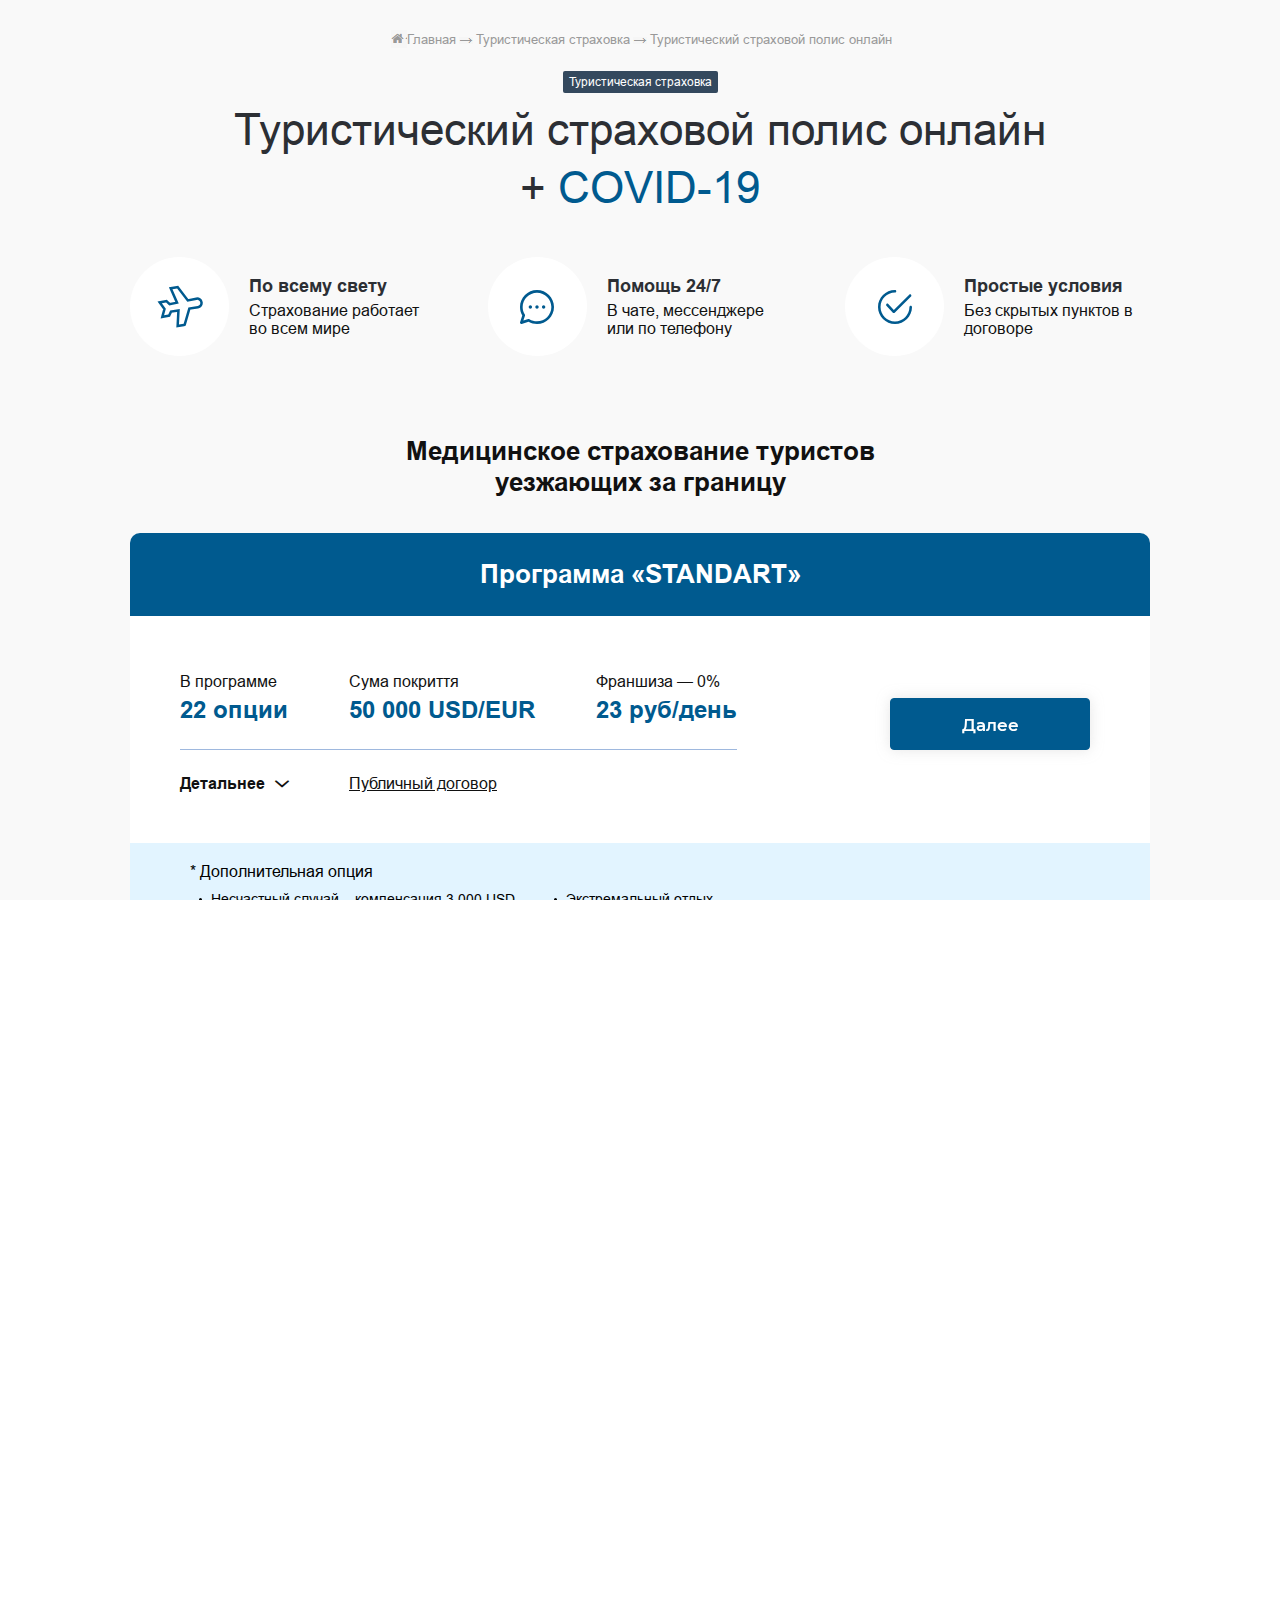
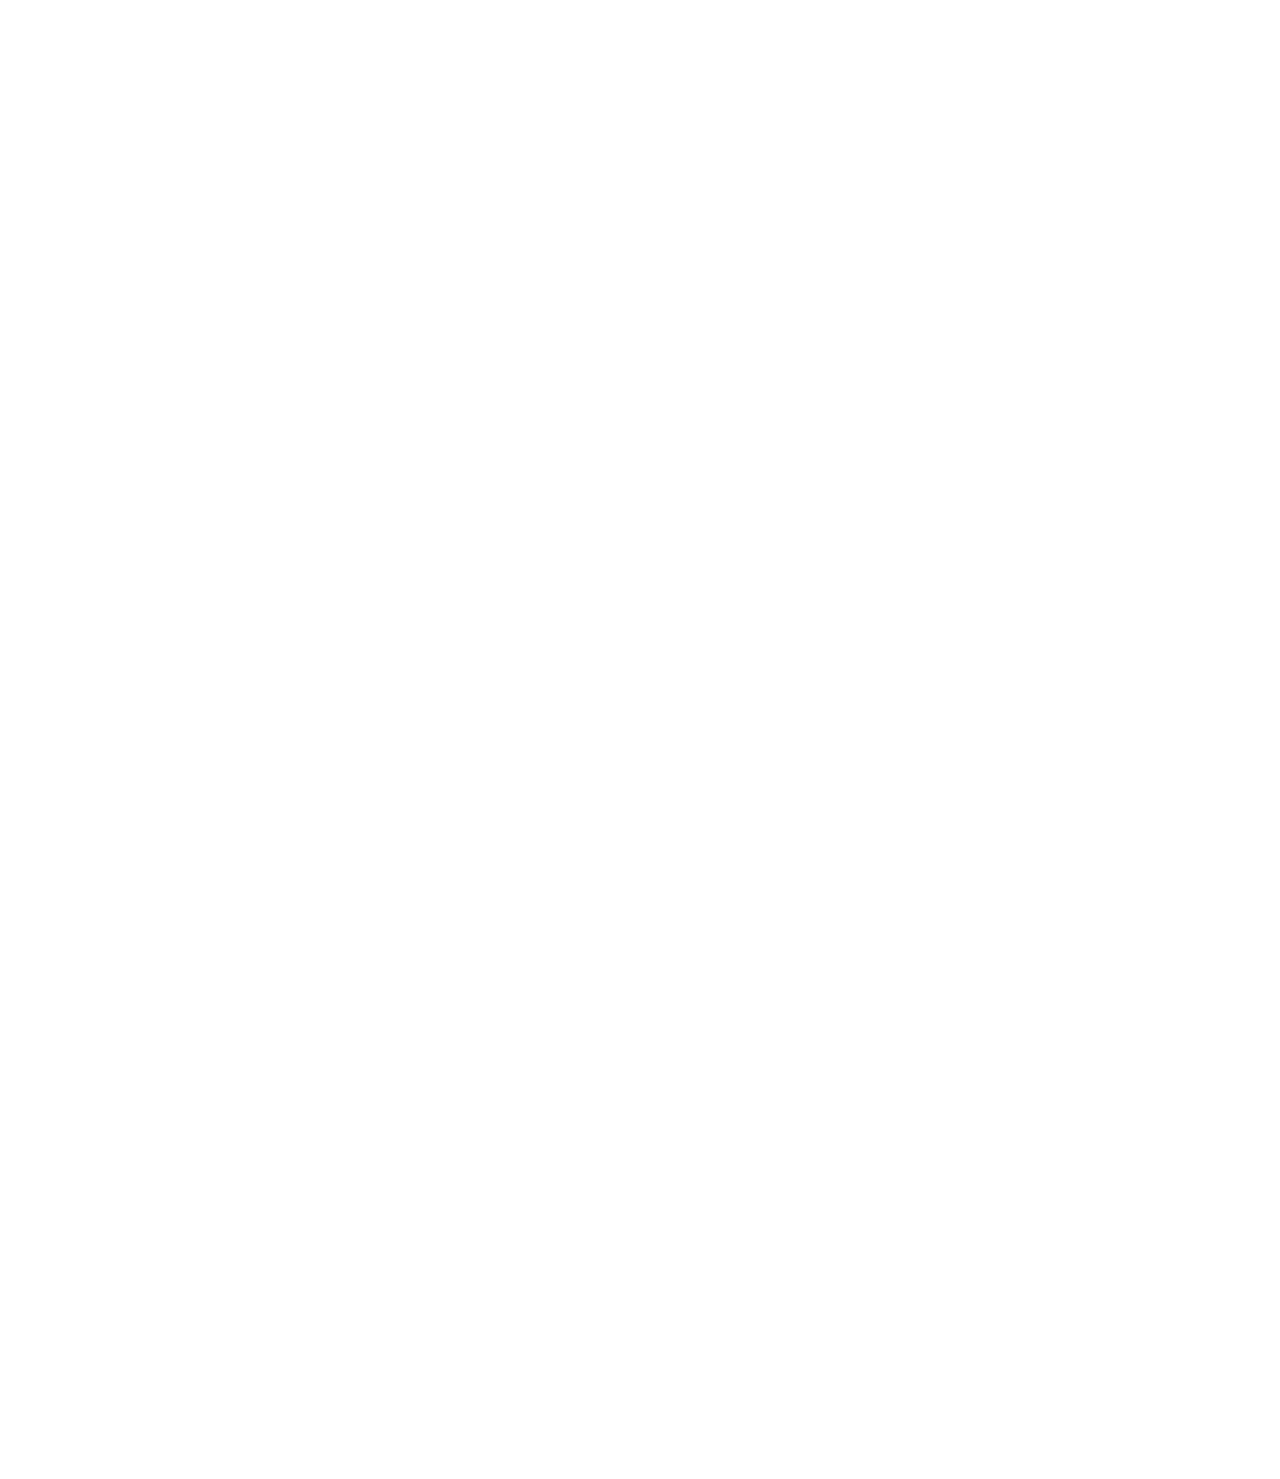
==== commit b0609914: "fix" ====
--- a/app/index.html
+++ b/app/index.html
@@ -21,7 +21,7 @@
 				<div class="breadcrumbs">
 					<a href="#" class="breadcrumbs__link">Главная</a>
 					<a href="#" class="breadcrumbs__link">Туристическая страховка</a>
-					<a href="#" class="breadcrumbs__link">Туристический страховой полис онлайн + COVID-19</a>
+					<a href="#" class="breadcrumbs__link">Туристический страховой полис онлайн</a>
 				</div>
 
 				<div class="banner">
@@ -83,7 +83,7 @@
 										<p class="card-program-full__info-definition h3">23 руб/день</p>
 									</div>
 								</div>
-								<button type="button" class="card-program-full__btn-next btn btn-primary">Далее</button>
+								<a href="#policy" class="card-program-full__btn-next btn btn-primary">Далее</a>
 							</div>
 							<div class="card-program-full__details js-accordion">
 								<div class="card-program-full__details-head">
@@ -353,7 +353,7 @@
 								</div>
 
 							</div>
-							<button type="button" class="card-program-short__btn-arrange btn btn-primary">Оформить</button>
+							<a href="#policy" class="card-program-short__btn-arrange btn btn-primary">Оформить</a>
 							<p class="card-program-short__descr">Покрытие на сумму — 50 000 USD/EUR</p>
 						</div>
 						<div class="card-program-short__footer">
@@ -407,6 +407,7 @@
 				</div>
 
 				<div class="get-insurance">
+					<div id="policy" class="archon"></div>
 					<p class="get-insurance__title h2">Оформить туристическое страхование</p>
 					<div class="get-insurance__form form-policy">
 						<div class="form-policy__step-one">
@@ -539,7 +540,8 @@
 										<button type="button"
 											class="form-policy-tariff__item btn btn-secondary active">STANDART</button>
 									</div>
-									<a href="#" class="form-policy__more-details h5">Подробнее о типе отдыха</a>
+									<a href="#" class="form-policy__more-details btn-popup btn-popup-type-of-rest h5">Подробнее о
+										типе отдыха</a>
 								</div>
 
 							</div>
@@ -967,7 +969,15 @@
 								<p class="accordion__title">Обязательна ли страховка для выезда за границу?</p>
 							</div>
 							<p class="accordion__body h5 js-accordion-body">
-
+								Может быть 2 варианта.
+								<br><br>
+								1. Нет. Если вы хотите приобрести туристический страховой полис на территории страны, в которую
+								прибыли. Такой полис будет недействителен.
+								<br><br>
+								2. Да. Если вы уже находитесь за границей и планируете поездку в другую иностранную страну.
+								Страховой полис можно оформить на сайте компании и оплатить картой.
+								<br><br>
+								Действие страхового полиса начинается с момента, как только вы пересекли границу.
 							</p>
 						</div>
 						<div class="accordion js-accordion">
@@ -1169,6 +1179,47 @@
 					</div>
 				</div>
 
+				<div class=" popup popup-type-of-rest">
+					<div class="popup-type-of-rest__body">
+						<div class="popup-type-of-rest__content">
+							<button type="button" class="popup-close icon icon-close"></button>
+							<div class="popup-type-of-rest__block popup-type-of-rest__leftside">
+								<p class="popup-type-of-rest__text h4">Без экстремального спорта (Active leisure) – нерегулярные
+									занятия любым видом спорта, включая физические упражнения:</p>
+								<ul class="popup-type-of-rest__list h4">
+									<li class="popup-type-of-rest__list-item">Катание на велосипеде, квадроцикле, багги,
+										электрических самокатах, гироскутерах и т.д. со скоростью не более 15 км в час</li>
+									<li class="popup-type-of-rest__list-item">Катание на коне, верблюде, слоне</li>
+									<li class="popup-type-of-rest__list-item">Банджи, роуп-джампинг</li>
+									<li class="popup-type-of-rest__list-item">Туристические походы</li>
+									<li class="popup-type-of-rest__list-item">Аквапарк, сафари</li>
+									<li class="popup-type-of-rest__list-item">Пляжный футбол, волейбол</li>
+									<li class="popup-type-of-rest__list-item">Плавание в бассейне и открытых водоемах
+									</li>
+									<li class="popup-type-of-rest__list-item">Рыбалка, охота</li>
+								</ul>
+							</div>
+							<div class="popup-type-of-rest__block popup-type-of-rest__rightside">
+								<p class="popup-type-of-rest__text h4">Занятия экстремальным спортом на профессиональном уровне
+									(Sport/Extreme rest) – регулярные занятия страхователем (застрахованным лицом) любым видом
+									спорта, и нерегулярными физическими упражнениями, включая экстремальные нагрузки:</p>
+								<ul class="popup-type-of-rest__list h4">
+									<li class="popup-type-of-rest__list-item">Катание на велосипеде, квадроцикле, багги,
+										электрических самокатах, гироскутерах и т.д. со скоростью более 15 км в час</li>
+									<li class="popup-type-of-rest__list-item">Рафтинг</li>
+									<li class="popup-type-of-rest__list-item">Серфинг</li>
+									<li class="popup-type-of-rest__list-item">Прыжки с высоты</li>
+									<li class="popup-type-of-rest__list-item">Альпинизм и скалолазание</li>
+									<li class="popup-type-of-rest__list-item">Акробатика</li>
+									<li class="popup-type-of-rest__list-item">Прыжки в воду</li>
+									<li class="popup-type-of-rest__list-item">Дайвинг</li>
+									<li class="popup-type-of-rest__list-item">Катание на сноуборде и лыжах</li>
+								</ul>
+							</div>
+						</div>
+					</div>
+				</div>
+
 		</main>
 		<!-- MAIN end -->
 
--- a/app/css/style.min.css
+++ b/app/css/style.min.css
@@ -1 +1 @@
-html{-webkit-box-sizing:border-box;box-sizing:border-box}*,*::after,*::before{-webkit-box-sizing:inherit;box-sizing:inherit}ul[class],ol[class]{padding:0}body,h1,h2,h3,h4,h5,h6,p,ul,ol,li,figure,figcaption,blockquote,dl,dd{margin:0}ul[class]{list-style:none}img{max-width:100%;display:block}input,button,textarea,select{font:inherit;outline:none}a{text-decoration:none;color:inherit}a :focus{outline:none;text-decoration:none;color:inherit}button,input{border:unset}input,textarea{border:unset;background:transparent}button{background:transparent;padding:unset;cursor:pointer}@font-face{font-family:"Montserrat";src:url("../fonts/Montserrat-Regular.woff2") format("woff2"),url("../fonts/Montserrat-Regular.woff") format("woff");font-weight:normal;font-style:normal;font-display:swap}@font-face{font-family:"Montserrat";src:url("../fonts/Montserrat-SemiBold.woff2") format("woff2"),url("../fonts/Montserrat-SemiBold.woff") format("woff");font-weight:600;font-style:normal;font-display:swap}@font-face{font-family:"Montserrat";src:url("../fonts/Montserrat-Bold.woff2") format("woff2"),url("../fonts/Montserrat-Bold.woff") format("woff");font-weight:bold;font-style:normal;font-display:swap}@font-face{font-family:"Arial";src:url("../fonts/ArialMT.woff2") format("woff2"),url("../fonts/ArialMT.woff") format("woff");font-weight:normal;font-style:normal;font-display:swap}@font-face{font-family:"Montserrat";src:url("../fonts/Montserrat-Medium.woff2") format("woff2"),url("../fonts/Montserrat-Medium.woff") format("woff");font-weight:500;font-style:normal;font-display:swap}@font-face{font-family:"Arial";src:url("../fonts/Arial-BoldMT.woff2") format("woff2"),url("../fonts/Arial-BoldMT.woff") format("woff");font-weight:bold;font-style:normal;font-display:swap}@font-face{font-family:"icon";src:url("../fonts/icon/fonts/icon.ttf?ek82yn") format("truetype"),url("../fonts/icon/fonts/icon.woff?ek82yn") format("woff"),url("../fonts/icon/fonts/icon.svg?ek82yn#icon") format("svg");font-weight:normal;font-style:normal;font-display:block}.icon{font-family:"icon" !important;speak:never;font-style:normal;font-weight:normal;font-variant:normal;text-transform:none;line-height:1;-webkit-font-smoothing:antialiased;-moz-osx-font-smoothing:grayscale}.icon-close:before{content:""}.icon-info:before{content:""}.icon-calendar:before{content:""}.icon-check:before{content:""}.icon-triangle-down:before{content:""}.icon-triangle-left:before{content:""}.icon-triangle-right:before{content:""}[data-simplebar]{position:relative;-webkit-box-orient:vertical;-webkit-box-direction:normal;-ms-flex-direction:column;flex-direction:column;-ms-flex-wrap:wrap;flex-wrap:wrap;-webkit-box-pack:start;-ms-flex-pack:start;justify-content:flex-start;-ms-flex-line-pack:start;align-content:flex-start;-webkit-box-align:start;-ms-flex-align:start;align-items:flex-start}.simplebar-wrapper{overflow:hidden;width:inherit;height:inherit;max-width:inherit;max-height:inherit}.simplebar-mask{direction:inherit;position:absolute;overflow:hidden;padding:0;margin:0;left:0;top:0;bottom:0;right:0;width:auto !important;height:auto !important;z-index:0}.simplebar-offset{direction:inherit !important;-webkit-box-sizing:inherit !important;box-sizing:inherit !important;resize:none !important;position:absolute;top:0;left:0;bottom:0;right:0;padding:0;margin:0;-webkit-overflow-scrolling:touch}.simplebar-content-wrapper{direction:inherit;-webkit-box-sizing:border-box !important;box-sizing:border-box !important;position:relative;display:block;height:100%;width:auto;max-width:100%;max-height:100%;scrollbar-width:none;-ms-overflow-style:none}.simplebar-content-wrapper::-webkit-scrollbar,.simplebar-hide-scrollbar::-webkit-scrollbar{width:0;height:0}.simplebar-content:before,.simplebar-content:after{content:" ";display:table}.simplebar-placeholder{max-height:100%;max-width:100%;width:100%;pointer-events:none}.simplebar-height-auto-observer-wrapper{-webkit-box-sizing:inherit !important;box-sizing:inherit !important;height:100%;width:100%;max-width:1px;position:relative;float:left;max-height:1px;overflow:hidden;z-index:-1;padding:0;margin:0;pointer-events:none;-webkit-box-flex:inherit;-ms-flex-positive:inherit;flex-grow:inherit;-ms-flex-negative:0;flex-shrink:0;-ms-flex-preferred-size:0;flex-basis:0}.simplebar-height-auto-observer{-webkit-box-sizing:inherit;box-sizing:inherit;display:block;opacity:0;position:absolute;top:0;left:0;height:1000%;width:1000%;min-height:1px;min-width:1px;overflow:hidden;pointer-events:none;z-index:-1}.simplebar-track{z-index:1;position:absolute;right:0;bottom:0;pointer-events:none;overflow:hidden}[data-simplebar].simplebar-dragging .simplebar-content{pointer-events:none;-moz-user-select:none;-ms-user-select:none;user-select:none;-webkit-user-select:none}[data-simplebar].simplebar-dragging .simplebar-track{pointer-events:all}.simplebar-scrollbar{position:absolute;left:0;right:0;min-height:10px}.simplebar-scrollbar:before{position:absolute;content:"";background:#000;border-radius:7px;left:2px;right:2px;opacity:0;-webkit-transition:opacity 0.2s linear;-o-transition:opacity 0.2s linear;transition:opacity 0.2s linear}.simplebar-scrollbar.simplebar-visible:before{opacity:0.5;-webkit-transition:opacity 0 linear;-o-transition:opacity 0 linear;transition:opacity 0 linear}.simplebar-track.simplebar-vertical{top:0;width:11px}.simplebar-track.simplebar-vertical .simplebar-scrollbar:before{top:2px;bottom:2px}.simplebar-track.simplebar-horizontal{left:0;height:11px}.simplebar-track.simplebar-horizontal .simplebar-scrollbar:before{height:100%;left:2px;right:2px}.simplebar-track.simplebar-horizontal .simplebar-scrollbar{right:auto;left:0;top:2px;height:7px;min-height:0;min-width:10px;width:auto}[data-simplebar-direction="rtl"] .simplebar-track.simplebar-vertical{right:auto;left:0}.hs-dummy-scrollbar-size{direction:rtl;position:fixed;opacity:0;visibility:hidden;height:500px;width:500px;overflow-y:hidden;overflow-x:scroll}.simplebar-hide-scrollbar{position:fixed;left:0;visibility:hidden;overflow-y:scroll;scrollbar-width:none;-ms-overflow-style:none}.daterangepicker{position:absolute;color:inherit;background-color:#fff;border-radius:4px;border:1px solid #ddd;width:278px;max-width:none;padding:0;margin-top:7px;top:100px;left:20px;z-index:3001;display:none;font-family:arial;font-size:15px;line-height:1em}.daterangepicker:before,.daterangepicker:after{position:absolute;display:inline-block;border-bottom-color:rgba(0,0,0,0.2);content:""}.daterangepicker:before{top:-7px;border-right:7px solid transparent;border-left:7px solid transparent;border-bottom:7px solid #ccc}.daterangepicker:after{top:-6px;border-right:6px solid transparent;border-bottom:6px solid #fff;border-left:6px solid transparent}.daterangepicker.opensleft:before{right:9px}.daterangepicker.opensleft:after{right:10px}.daterangepicker.openscenter:before{left:0;right:0;width:0;margin-left:auto;margin-right:auto}.daterangepicker.openscenter:after{left:0;right:0;width:0;margin-left:auto;margin-right:auto}.daterangepicker.opensright:before{left:9px}.daterangepicker.opensright:after{left:10px}.daterangepicker.drop-up{margin-top:-7px}.daterangepicker.drop-up:before{top:initial;bottom:-7px;border-bottom:initial;border-top:7px solid #ccc}.daterangepicker.drop-up:after{top:initial;bottom:-6px;border-bottom:initial;border-top:6px solid #fff}.daterangepicker.single .daterangepicker .ranges,.daterangepicker.single .drp-calendar{float:none}.daterangepicker.single .drp-selected{display:none}.daterangepicker.show-calendar .drp-calendar{display:block}.daterangepicker.show-calendar .drp-buttons{display:block}.daterangepicker.auto-apply .drp-buttons{display:none}.daterangepicker .drp-calendar{display:none;max-width:270px}.daterangepicker .drp-calendar.left{padding:8px 0 8px 8px}.daterangepicker .drp-calendar.right{padding:8px}.daterangepicker .drp-calendar.single .calendar-table{border:none}.daterangepicker .calendar-table .next span,.daterangepicker .calendar-table .prev span{color:#fff;border:solid #000;border-width:0 2px 2px 0;border-radius:0;display:inline-block;padding:3px}.daterangepicker .calendar-table .next span{-ms-transform:rotate(-45deg);transform:rotate(-45deg);-webkit-transform:rotate(-45deg)}.daterangepicker .calendar-table .prev span{-ms-transform:rotate(135deg);transform:rotate(135deg);-webkit-transform:rotate(135deg)}.daterangepicker .calendar-table th,.daterangepicker .calendar-table td{white-space:nowrap;text-align:center;vertical-align:middle;min-width:32px;width:32px;height:24px;line-height:24px;font-size:12px;border-radius:4px;border:1px solid transparent;white-space:nowrap;cursor:pointer}.daterangepicker .calendar-table{border:1px solid #fff;border-radius:4px;background-color:#fff}.daterangepicker .calendar-table table{width:100%;margin:0;border-spacing:0;border-collapse:collapse}.daterangepicker td.available:hover,.daterangepicker th.available:hover{background-color:#eee;border-color:transparent;color:inherit}.daterangepicker td.week,.daterangepicker th.week{font-size:80%;color:#ccc}.daterangepicker td.off,.daterangepicker td.off.in-range,.daterangepicker td.off.start-date,.daterangepicker td.off.end-date{background-color:#fff;border-color:transparent;color:#999}.daterangepicker td.in-range{background-color:#ebf4f8;border-color:transparent;color:#000;border-radius:0}.daterangepicker td.start-date{border-radius:4px 0 0 4px}.daterangepicker td.end-date{border-radius:0 4px 4px 0}.daterangepicker td.start-date.end-date{border-radius:4px}.daterangepicker td.active,.daterangepicker td.active:hover{background-color:#357ebd;border-color:transparent;color:#fff}.daterangepicker th.month{width:auto}.daterangepicker td.disabled,.daterangepicker option.disabled{color:#999;cursor:not-allowed;text-decoration:line-through}.daterangepicker select.monthselect,.daterangepicker select.yearselect{font-size:12px;padding:1px;height:auto;margin:0;cursor:default}.daterangepicker select.monthselect{margin-right:2%;width:56%}.daterangepicker select.yearselect{width:40%}.daterangepicker select.hourselect,.daterangepicker select.minuteselect,.daterangepicker select.secondselect,.daterangepicker select.ampmselect{width:50px;margin:0 auto;background:#eee;border:1px solid #eee;padding:2px;outline:0;font-size:12px}.daterangepicker .calendar-time{text-align:center;margin:4px auto 0;line-height:30px;position:relative}.daterangepicker .calendar-time select.disabled{color:#ccc;cursor:not-allowed}.daterangepicker .drp-buttons{clear:both;text-align:right;padding:8px;border-top:1px solid #ddd;display:none;line-height:12px;vertical-align:middle}.daterangepicker .drp-selected{display:inline-block;font-size:12px;padding-right:8px}.daterangepicker .drp-buttons .btn{margin-left:8px;font-size:12px;font-weight:700;padding:4px 8px}.daterangepicker.show-ranges.single.rtl .drp-calendar.left{border-right:1px solid #ddd}.daterangepicker.show-ranges.single.ltr .drp-calendar.left{border-left:1px solid #ddd}.daterangepicker.show-ranges.rtl .drp-calendar.right{border-right:1px solid #ddd}.daterangepicker.show-ranges.ltr .drp-calendar.left{border-left:1px solid #ddd}.daterangepicker .ranges{float:none;text-align:left;margin:0}.daterangepicker.show-calendar .ranges{margin-top:8px}.daterangepicker .ranges ul{list-style:none;margin:0 auto;padding:0;width:100%}.daterangepicker .ranges li{font-size:12px;padding:8px 12px;cursor:pointer}.daterangepicker .ranges li:hover{background-color:#eee}.daterangepicker .ranges li.active{background-color:#08c;color:#fff}@media (min-width: 564px){.daterangepicker{width:auto}.daterangepicker .ranges ul{width:140px}.daterangepicker.single .ranges ul{width:100%}.daterangepicker.single .drp-calendar.left{clear:none}.daterangepicker.single .ranges,.daterangepicker.single .drp-calendar{float:left}.daterangepicker{direction:ltr;text-align:left}.daterangepicker .drp-calendar.left{clear:left;margin-right:0}.daterangepicker .drp-calendar.left .calendar-table{border-right:none;border-top-right-radius:0;border-bottom-right-radius:0}.daterangepicker .drp-calendar.right{margin-left:0}.daterangepicker .drp-calendar.right .calendar-table{border-left:none;border-top-left-radius:0;border-bottom-left-radius:0}.daterangepicker .drp-calendar.left .calendar-table{padding-right:8px}.daterangepicker .ranges,.daterangepicker .drp-calendar{float:left}}@media (min-width: 730px){.daterangepicker .ranges{width:auto;float:left}.daterangepicker.rtl .ranges{float:right}.daterangepicker .drp-calendar.left{clear:none !important}}.item-banner__img,.form-policy-step__num,.timer,.timer__time{display:-webkit-box;display:-ms-flexbox;display:flex;-webkit-box-pack:center;-ms-flex-pack:center;justify-content:center;-webkit-box-align:center;-ms-flex-align:center;align-items:center}.h1{font-size:44px;color:#2c2f34;line-height:1.32}@media (max-width: 575.98px){.h1{font-size:28px;font-weight:normal}}.h2{font-weight:bold;font-size:26px}@media (max-width: 575.98px){.h2{font-size:21px;line-height:1.43}}.h3{font-weight:bold;font-size:24px}.h4{font-size:18px;font-weight:bold}@media (max-width: 575.98px){.h4{font-size:16px}}.h5{font-size:14px}.h6{font-size:12px}html,body{height:100%;font-family:"Arial";font-weight:normal;font-style:normal;font-size:16px;color:#111;overflow-x:hidden}@media (max-width: 575.98px){html,body{font-size:14px}}textarea{resize:none}.wrapper{display:-webkit-box;display:-ms-flexbox;display:flex;-webkit-box-orient:vertical;-webkit-box-direction:normal;-ms-flex-direction:column;flex-direction:column;min-height:100%}.main{-webkit-box-flex:1;-ms-flex:1 0 auto;flex:1 0 auto;position:relative;background:#f9f9f9}.footer{-webkit-box-flex:0;-ms-flex:0 0 auto;flex:0 0 auto}.container{max-width:1050px;margin:0 auto;padding:0px 15px;height:100%}input,textarea{-webkit-appearance:none;-moz-appearance:none;appearance:none;outline:none}.breadcrumbs{width:-webkit-max-content;width:-moz-max-content;width:max-content;max-width:100%;margin:32px auto 24px;display:-webkit-box;display:-ms-flexbox;display:flex;-webkit-box-align:center;-ms-flex-align:center;align-items:center;-webkit-box-pack:center;-ms-flex-pack:center;justify-content:center;-ms-flex-wrap:wrap;flex-wrap:wrap;row-gap:5px}@media (max-width: 575.98px){.breadcrumbs{margin-top:17px}}.breadcrumbs__link{-webkit-box-flex:0;-ms-flex:none;flex:none;font-size:13px;line-height:15px;color:#999999;position:relative}.breadcrumbs__link:first-child{padding-left:18px}.breadcrumbs__link:first-child::before{content:"";position:absolute;top:-2px;left:2px;width:16px;height:18px;background:url("../images/icon-house.png")}.breadcrumbs__link:not(:first-child){padding-left:20px}.breadcrumbs__link:not(:first-child)::before{content:"";position:absolute;top:5px;left:3px;width:14px;height:7px;background:url("../images/icon-arrow-right.png")}.input{width:100%;font-size:16px;height:41.4px}.input::-webkit-input-placeholder{color:#b1b1b1}.input::-moz-placeholder{color:#b1b1b1}.input:-ms-input-placeholder{color:#b1b1b1}.input::-ms-input-placeholder{color:#b1b1b1}.input::placeholder{color:#b1b1b1}.input,.input .select__head{padding:11px 16px 11px 0;border-bottom:1px solid #dddddd}.input__block{position:relative}.input__block--error .input{color:#f40000}.input__block--error .input__error{display:block}.input__block--success .input{color:#009229}.input__block--success .input__box .icon-check{display:block}.input__box{position:relative}.input__icon-success{position:absolute;-webkit-transform:translateY(-50%);-ms-transform:translateY(-50%);transform:translateY(-50%);top:50%;right:0;font-size:19px;color:#009229;display:none}.input__error{position:absolute;left:0;top:calc(100% + 4px);display:none;color:#f40000}.select{position:relative}.select.open .select__body{display:block}.select.open .select__icon.icon-triangle-down{-webkit-transform:rotate(-180deg);-ms-transform:rotate(-180deg);transform:rotate(-180deg)}.select__head{height:41.4px;font-size:16px;cursor:pointer;display:-webkit-box;display:-ms-flexbox;display:flex;-webkit-box-pack:justify;-ms-flex-pack:justify;justify-content:space-between;-webkit-box-align:center;-ms-flex-align:center;align-items:center;padding:11px 16px 11px 0;border-bottom:1px solid #dddddd}.select__head--calendar{position:relative;padding:unset}.select__head--calendar .daterange-input{padding:11px 30px 11px 0;width:100%}.select__head--calendar .daterange-input::-webkit-input-placeholder{color:#b1b1b1}.select__head--calendar .daterange-input::-moz-placeholder{color:#b1b1b1}.select__head--calendar .daterange-input:-ms-input-placeholder{color:#b1b1b1}.select__head--calendar .daterange-input::-ms-input-placeholder{color:#b1b1b1}.select__head--calendar .daterange-input::placeholder{color:#b1b1b1}.select__head--calendar .icon{position:absolute;-webkit-transform:translateY(-50%);-ms-transform:translateY(-50%);transform:translateY(-50%);top:50%;right:16px;pointer-events:none}.select__placeholder{color:#b1b1b1}.select__placeholder.active{color:#111}.select__icon{color:#b1b1b1;font-size:15px}.select__icon.icon-calendar{font-size:18px;margin-right:-2px}.select__body{position:absolute;right:0;left:0;top:calc(100% - 1px);z-index:20;background:#005a8f;color:#fff;border-radius:0 0 10px 10px;padding:10px 20px 10px;max-height:380px;display:-webkit-box;display:-ms-flexbox;display:flex;-webkit-box-orient:vertical;-webkit-box-direction:normal;-ms-flex-direction:column;flex-direction:column;display:none;overflow:hidden;-webkit-box-shadow:0px 5px 25px rgba(208,208,208,0.25);box-shadow:0px 5px 25px rgba(208,208,208,0.25)}.select__block{padding:12px 0;position:relative;display:-webkit-box;display:-ms-flexbox;display:flex;-webkit-box-orient:vertical;-webkit-box-direction:normal;-ms-flex-direction:column;flex-direction:column;-webkit-box-flex:1;-ms-flex:1 1 auto;flex:1 1 auto}.select__block:not(:last-child)::after{content:"";position:absolute;-webkit-transform:translateX(-50%);-ms-transform:translateX(-50%);transform:translateX(-50%);left:50%;bottom:0;width:195px;height:1px;background:#fff}.select__item{font-size:16px;cursor:pointer;padding:8px 0;text-align:center}.search-small{-webkit-box-flex:0;-ms-flex:0 0 auto;flex:0 0 auto;padding:10px;text-align:center;background:#fff;border-radius:3px;margin-bottom:14px;font-size:16px}.search-small::-webkit-input-placeholder{color:#dddddd}.search-small::-moz-placeholder{color:#dddddd}.search-small:-ms-input-placeholder{color:#dddddd}.search-small::-ms-input-placeholder{color:#dddddd}.search-small::placeholder{color:#dddddd}.search-small__container{overflow:hidden}.search-small__wrapper{max-height:200px;-webkit-box-flex:1;-ms-flex:1 1 auto;flex:1 1 auto;overflow-y:auto}.search-small__wrapper p{display:none}.search-small__wrapper p.show{display:block}.checkbox__block.active .checkbox__text{color:#111}.checkbox__box{cursor:pointer;display:-webkit-box;display:-ms-flexbox;display:flex;-webkit-box-align:center;-ms-flex-align:center;align-items:center}.checkbox__text{color:#b1b1b1}.checkbox__input{display:none;margin-top:12px;margin-bottom:5px}.checkbox{position:relative}.checkbox__none,.radio__none{position:absolute;width:1px;height:1px;overflow:hidden;clip:rect(0 0 0 0)}.checkbox__style{display:block;cursor:pointer;width:15px;height:15px;border:1.13263px solid #dddddd;margin-right:10px;border-radius:2.26525px}.checkbox__none:checked+.checkbox__style{background:url("../images/svg-icons/check.svg") 2px 2px/9px 8px no-repeat}.radio__style{position:relative;display:block;cursor:pointer}.radio__none:checked+.radio__style::before{content:" "}.simplebar-track.simplebar-vertical{background:#ccc9c9;border-radius:18px;width:5px}.simplebar-scrollbar:before{position:absolute;content:"";background:#ffffff;border-radius:18px;left:0;right:0;width:5px;opacity:1}.daterangepicker.show-calendar .drp-calendar.right{display:none}.daterangepicker.openscenter:after{display:none}.daterangepicker.openscenter:before{display:none}.available.off{display:table-cell !important}.daterangepicker .drp-calendar{width:100%;max-width:unset;background:#ffffff;-webkit-box-shadow:0px 5px 25px rgba(208,208,208,0.25);box-shadow:0px 5px 25px rgba(208,208,208,0.25);border-radius:14px;overflow:hidden}.daterangepicker .drp-calendar.left th.month{font-size:16px;font-family:"Arial";font-weight:400;color:#5a5a5a}.daterangepicker .calendar-table td{font-size:14px;line-height:18px;font-weight:400;letter-spacing:0.04em;font-family:"Arial";color:#5a5a5a;width:unset;height:unset}.daterangepicker .drp-calendar.left{padding:20px 82px;padding:0}@media (min-width: 564px){.daterangepicker .drp-calendar.left .calendar-table{padding-right:unset}.daterangepicker{width:100%}}.daterangepicker{width:100%;position:absolute;color:inherit;background-color:#fff;margin-left:-2px;border-radius:0;border:unset}.daterangepicker .drp-calendar.left .calendar-table{font-family:"Arial";display:-webkit-box;display:-ms-flexbox;display:flex;-webkit-box-pack:center;-ms-flex-pack:center;justify-content:center;-webkit-box-align:center;-ms-flex-align:center;align-items:center;width:100%;padding-top:11px;padding-bottom:14px}.daterangepicker td.start-date.end-date{background:#005a8f;border-radius:3px;border:none}.daterangepicker td.start-date{background:#005a8f;border-radius:3px;border:none;position:relative}.daterangepicker td.active,.daterangepicker td.active:hover{color:#fff;border-radius:3px;background:#005a8f}.daterangepicker td.weekend.available{color:#005a8f}.daterangepicker td.in-range{background:#f1f1f1}.daterangepicker td.in-range.active{background:#005a8f;color:#fff}.daterangepicker td.ends{color:#e2e2e2}.daterangepicker td.ends.weekend{color:rgba(90,168,235,0.5)}.table-condensed thead tr:first-child{position:relative}.daterangepicker .calendar-table .next,.daterangepicker .calendar-table .prev{position:absolute;z-index:30004;-webkit-transform:translateY(-50%);-ms-transform:translateY(-50%);transform:translateY(-50%);top:50%}.daterangepicker .calendar-table .next{right:35px}.daterangepicker .calendar-table .prev{left:35px}.daterangepicker .calendar-table .next span,.daterangepicker .calendar-table .prev span{border-color:#005a8f;position:relative;bottom:2px}.daterangepicker .calendar-table table{width:250px;border-collapse:separate;border-spacing:0 6px;height:150px}.off{display:table-cell !important}input{-webkit-box-sizing:border-box;box-sizing:border-box}.daterangepicker .calendar-table th{color:#5a5a5a;font-family:"Montserrat"}.daterangepicker:after,.daterangepicker:before{display:none}.daterangepicker .calendar-table td.today{position:relative}.btn{font-family:"Montserrat";padding:14px;border:1px solid;-webkit-box-sizing:border-box;box-sizing:border-box;-webkit-filter:drop-shadow(0px 0px 7px rgba(155,155,155,0.25));filter:drop-shadow(0px 0px 7px rgba(155,155,155,0.25));border-radius:4px;width:100%;font-weight:600;font-size:17.251px;line-height:23px;height:52px;-webkit-transition:0.25s ease-out;-o-transition:0.25s ease-out;transition:0.25s ease-out}.btn-primary{color:#fff;background:#005a8f;border-color:#005a8f}.btn-secondary{border-color:#fff;color:#fff}.btn-secondary.active{color:#005a8f;background:#fff}.btn-transparent{border-color:transparent;color:#005a8f}.popup{display:none;position:fixed;top:0;left:0;z-index:99999;width:100%;height:100vh}.popup__body{width:100%;height:100%;display:-webkit-box;display:-ms-flexbox;display:flex;-webkit-box-align:center;-ms-flex-align:center;align-items:center;-webkit-box-pack:center;-ms-flex-pack:center;justify-content:center}.banner{margin-bottom:80px}.banner__short-descr{padding:4px 6px;background:#34495e;border-radius:2px;width:-webkit-max-content;width:-moz-max-content;width:max-content;margin:0 auto 8px;color:#fff}@media (max-width: 575.98px){.banner__short-descr{margin-bottom:6px}}.banner__descr{text-align:center;color:#005a8f;margin:25px 0 8px}.banner__title{max-width:813px;margin:0 auto 40px;text-align:center}.banner__title span{color:#005a8f}@media (max-width: 575.98px){.banner__title{margin-bottom:30px}}.banner__items-wrapper{display:-webkit-box;display:-ms-flexbox;display:flex;width:100%;-ms-flex-wrap:wrap;flex-wrap:wrap;-webkit-box-pack:justify;-ms-flex-pack:justify;justify-content:space-between;row-gap:15px}@media (max-width: 991.98px){.banner__items-wrapper{-webkit-box-pack:space-evenly;-ms-flex-pack:space-evenly;justify-content:space-evenly}}.item-banner{display:-webkit-box;display:-ms-flexbox;display:flex;-webkit-box-align:center;-ms-flex-align:center;align-items:center;max-width:305px;-webkit-column-gap:20px;-moz-column-gap:20px;column-gap:20px}@media (max-width: 575.98px){.item-banner{max-width:275px}}.item-banner__img{width:99px;height:99px;border-radius:50%;background:#fff;-webkit-box-flex:0;-ms-flex:none;flex:none}@media (max-width: 575.98px){.item-banner__img{margin-right:25px;width:92px;height:92px}.item-banner__img img{-webkit-transform:scale(0.88);-ms-transform:scale(0.88);transform:scale(0.88)}}.item-banner__text-block{-webkit-box-flex:1;-ms-flex:1 1 auto;flex:1 1 auto}.item-banner__title{margin-bottom:5px;color:#2c2f34}.health-insurance{margin-bottom:80px}.health-insurance__title{max-width:480px;text-align:center;margin:0 auto 35px}@media (max-width: 575.98px){.health-insurance__title{margin-bottom:30px}}.health-insurance__program{margin-bottom:100px}.health-insurance__program--mobile{margin-bottom:80px}@media (min-width: 768px){.health-insurance__program--mobile{display:none}}.health-insurance__steps{display:-webkit-box;display:-ms-flexbox;display:flex;-webkit-box-align:center;-ms-flex-align:center;align-items:center;-webkit-box-pack:justify;-ms-flex-pack:justify;justify-content:space-between;gap:20px}@media (max-width: 991.98px){.health-insurance__steps{-ms-flex-wrap:wrap;flex-wrap:wrap;-webkit-box-pack:space-evenly;-ms-flex-pack:space-evenly;justify-content:space-evenly}}.card-program-full{background:#fff;border-radius:10px;overflow:hidden}@media (max-width: 767.98px){.card-program-full{display:none}}.card-program-full__header{padding:26px;background:#005a8f}.card-program-full__title{text-align:center;color:#fff}.card-program-full__body{padding:57px 60px 50px 50px}.card-program-full__about{display:-webkit-box;display:-ms-flexbox;display:flex;-webkit-box-pack:justify;-ms-flex-pack:justify;justify-content:space-between}.card-program-full__info{max-width:557px;display:-webkit-box;display:-ms-flexbox;display:flex;-webkit-box-pack:justify;-ms-flex-pack:justify;justify-content:space-between;padding-bottom:25px;-ms-flex-wrap:wrap;flex-wrap:wrap;width:100%;gap:20px;border-bottom:1px solid #9eb8de}.card-program-full__info-title{margin-bottom:5px}.card-program-full__info-definition{color:#005a8f}.card-program-full__btn-next{max-width:200px;-ms-flex-item-align:end;align-self:flex-end;margin-left:20px}.card-program-full__details{padding-top:25px}.card-program-full__details.open .card-program-full__details-body{display:-webkit-box;display:-ms-flexbox;display:flex}.card-program-full__details.open .card-program-full__details-btn-dropdown .icon-triangle-down{-webkit-transform:rotate(180deg);-ms-transform:rotate(180deg);transform:rotate(180deg)}.card-program-full__details-head{display:-webkit-box;display:-ms-flexbox;display:flex}.card-program-full__details-btn-dropdown{cursor:pointer;margin-right:60px;display:-webkit-box;display:-ms-flexbox;display:flex;-webkit-box-align:center;-ms-flex-align:center;align-items:center;font-weight:bold}.card-program-full__details-btn-dropdown .icon{margin-left:10px;font-size:14px}.card-program-full__public-contract{-webkit-text-decoration-line:underline;text-decoration-line:underline}.card-program-full__details-body{display:none;margin-top:25px}.card-program-full__details-wrapper{display:-webkit-box;display:-ms-flexbox;display:flex;-webkit-box-pack:justify;-ms-flex-pack:justify;justify-content:space-between}@media (max-width: 991.98px){.card-program-full__details-wrapper{-webkit-box-pack:start;-ms-flex-pack:start;justify-content:flex-start}}.card-program-full__details-section:not(:last-child){margin-right:25px}@media (max-width: 991.98px){.card-program-full__details-section:not(:last-child){margin-bottom:25px}}.card-program-full__details-title{color:#005a8f;margin-bottom:15px}.card-program-full__details-container{display:-webkit-box;display:-ms-flexbox;display:flex}@media (max-width: 991.98px){.card-program-full__details-container{-webkit-box-orient:vertical;-webkit-box-direction:normal;-ms-flex-direction:column;flex-direction:column}}.card-program-full__details-column:not(:last-child){margin-right:25px}@media (max-width: 991.98px){.card-program-full__details-column:not(:last-child){margin-bottom:10px}}.card-program-full__details-block:not(:last-child){margin-bottom:25px}.card-program-full__details-subtitle{margin-bottom:10px}.card-program-full__footer{background:#e2f4ff;padding:20px 60px}.card-program-full__options-title{margin-bottom:10px;color:#000}.card-program-full__options-body{display:-webkit-box;display:-ms-flexbox;display:flex;-webkit-box-align:center;-ms-flex-align:center;align-items:center;-ms-flex-wrap:wrap;flex-wrap:wrap;gap:10px 30px}.card-program-full__options-item{padding-left:21px;color:#000;position:relative;line-height:16px}.card-program-full__options-item::before{content:"";position:absolute;top:7px;left:9px;width:3px;height:3px;border-radius:50%;background:#000}.card-program-short{background:#fff;border-radius:7px;overflow:hidden}.card-program-short__header{padding:23px;background:#005a8f}.card-program-short__title{color:#fff;font-size:18px;line-height:42px;font-weight:bold;text-align:center}.card-program-short__body{padding:30px 30px 50px}.card-program-short__info{color:#000;text-align:center}.card-program-short__info-amount{line-height:30px;font-size:14px}.card-program-short__info-sum{font-weight:bold;font-size:26px}.card-program-short__info-descr{font-size:14px}.card-program-short__items{margin-bottom:20px}.card-program-short__btn-arrange{max-width:270px;margin:0 auto 20px}.card-program-short__descr{color:#000;font-family:"Montserrat"}.card-program-short__footer{padding:20px 30px;background:#efefef}.card-program-short__options{color:#000}.card-program-short__options-title{font-weight:bold;font-size:16px;margin-bottom:15px}.card-program-short__options-body{display:-webkit-box;display:-ms-flexbox;display:flex;-webkit-box-orient:vertical;-webkit-box-direction:normal;-ms-flex-direction:column;flex-direction:column;row-gap:12px}.card-program-short__options-item{font-size:15px;padding-left:21px;position:relative;line-height:17px;color:#5a5a5a}.card-program-short__options-item::before{content:"";position:absolute;top:7px;left:9px;width:3px;height:3px;border-radius:50%;background:#000}.card-program-short__options-item span{display:inline-block}.card-program-short__options-item--flex{display:-webkit-box;display:-ms-flexbox;display:flex;-webkit-box-align:center;-ms-flex-align:center;align-items:center}.card-program-short__options-info{font-size:16px;margin-left:10px;cursor:pointer}.card-program-short-dropdown{color:#000}.card-program-short-dropdown__large{padding:15px 0}.card-program-short-dropdown__large:not(:last-child){margin-bottom:5px;border-bottom:1px solid #005a8f}.card-program-short-dropdown__large.open .card-program-short-dropdown__large-head .icon-status::after{display:none}.card-program-short-dropdown__large-head{cursor:pointer;padding-left:34px;position:relative;font-size:16px;font-weight:bold;position:relative}.card-program-short-dropdown__large-head .icon-status{width:13px;height:13px;position:absolute;-webkit-transform:translateY(-50%);-ms-transform:translateY(-50%);transform:translateY(-50%);top:45%;left:0}.card-program-short-dropdown__large-head .icon-status::before{content:"";position:absolute;-webkit-transform:translate(0, -50%);-ms-transform:translate(0, -50%);transform:translate(0, -50%);top:50%;left:0;right:0;height:2px;width:100%;background:#000;border-radius:40px}.card-program-short-dropdown__large-head .icon-status::after{content:"";position:absolute;-webkit-transform:translate(-50%, 0);-ms-transform:translate(-50%, 0);transform:translate(-50%, 0);top:0;bottom:0;left:50%;width:2px;height:100%;background:#000;border-radius:40px}.card-program-short-dropdown__large-body{margin-top:15px;display:none}.card-program-short-dropdown__small:not(:last-child){margin-bottom:15px}.card-program-short-dropdown__small.open .card-program-short-dropdown__small-head .icon{-webkit-transform:translateY(-50%) rotate(180deg);-ms-transform:translateY(-50%) rotate(180deg);transform:translateY(-50%) rotate(180deg)}.card-program-short-dropdown__small-head{cursor:pointer;padding-left:34px;position:relative;font-size:16px}.card-program-short-dropdown__small-head .icon{font-size:16px;position:absolute;-webkit-transform:translateY(-50%);-ms-transform:translateY(-50%);transform:translateY(-50%);top:45%;left:8px}.card-program-short-dropdown__small-body{margin-top:10px;display:none}.card-program-short-dropdown__small-item{padding-left:34px;line-height:1.57}.card-program-short-dropdown__small-item:not(:last-child){margin-bottom:10px}.item-step{background:#005a8f;border-radius:6px;height:180px;display:-webkit-box;display:-ms-flexbox;display:flex;-webkit-box-orient:vertical;-webkit-box-direction:normal;-ms-flex-direction:column;flex-direction:column;-webkit-box-pack:justify;-ms-flex-pack:justify;justify-content:space-between;position:relative;max-width:220px;padding:20px 10px}.item-step__num{position:absolute;top:5px;right:16px;font-weight:bold;font-size:45.4286px;line-height:66px;color:#fff;opacity:0.2}.item-step__img{margin-bottom:10px}.item-step__text{color:#fff;line-height:1.44;text-align:center}.get-insurance{margin-bottom:80px}.get-insurance__title{margin-bottom:60px;text-align:center}@media (max-width: 575.98px){.get-insurance__title{margin-bottom:30px}}.get-insurance--page-thank-you .get-insurance__title{margin-bottom:15px}@media (max-width: 575.98px){.get-insurance--page-thank-you .get-insurance__title{margin-bottom:10px}}.get-insurance--page-thank-you .form-policy__main{-webkit-box-flex:1;-ms-flex:1 1 auto;flex:1 1 auto;max-width:unset}.get-insurance--page-thank-you .form-policy__summary{-webkit-box-flex:0;-ms-flex:none;flex:none;height:unset;max-height:unset}.get-insurance--page-thank-you .form-policy__main-container{padding:25px 20px}.get-insurance--page-thank-you .form-policy__input:not(:last-child){margin-bottom:25px}.get-insurance__descr{max-width:783px;text-align:center;font-weight:400;margin:0 auto 40px;color:#111111}@media (max-width: 991.98px){.form-policy__steps{display:none}}.form-policy__step-one{display:-webkit-box;display:-ms-flexbox;display:flex;-webkit-box-pack:justify;-ms-flex-pack:justify;justify-content:space-between}.form-policy__step-one .form-policy__btn-back{visibility:hidden}.form-policy__step-two{display:-webkit-box;display:-ms-flexbox;display:flex;display:none;-webkit-box-pack:justify;-ms-flex-pack:justify;justify-content:space-between}.form-policy__step-two .form-policy__main-header{margin-bottom:10px}.form-policy__step-two .form-policy__input-container{margin-bottom:25px}.form-policy__step-two .form-policy__main-container{padding-bottom:27px}.form-policy__step-three{display:-webkit-box;display:-ms-flexbox;display:flex;-webkit-box-pack:justify;-ms-flex-pack:justify;justify-content:space-between;display:none}.form-policy__step-three .form-policy__main-header{margin-bottom:15px}.form-policy__step-three .form-policy__main-container{padding-bottom:30px}.form-policy__content{display:-webkit-box;display:-ms-flexbox;display:flex;-webkit-box-flex:1;-ms-flex:1;flex:1}@media (max-width: 767.98px){.form-policy__content{-webkit-box-orient:vertical;-webkit-box-direction:reverse;-ms-flex-direction:column-reverse;flex-direction:column-reverse;-webkit-box-align:center;-ms-flex-align:center;align-items:center;row-gap:25px}}.form-policy__summary{border-radius:4px;background:#005a8f;max-width:278px;-webkit-box-flex:0;-ms-flex:0 1 278px;flex:0 1 278px;width:100%;padding:25px 20px 30px;color:#fff;display:-webkit-box;display:-ms-flexbox;display:flex;-webkit-box-orient:vertical;-webkit-box-direction:normal;-ms-flex-direction:column;flex-direction:column;height:calc(100% - 72px);max-height:500px;min-height:310px}@media (max-width: 767.98px){.form-policy__summary{-webkit-box-flex:0;-ms-flex:none;flex:none;height:unset}}@media (max-width: 575.98px){.form-policy__summary{max-width:unset}}.form-policy__more-details{-webkit-text-decoration-line:underline;text-decoration-line:underline;font-family:"Montserrat";width:-webkit-max-content;width:-moz-max-content;width:max-content;margin:auto auto 0}.form-policy__total-price:not(:last-child){margin-bottom:42px}.form-policy__buttons-block{display:-webkit-box;display:-ms-flexbox;display:flex;-webkit-column-gap:20px;-moz-column-gap:20px;column-gap:20px;margin-top:20px}@media (max-width: 575.98px){.form-policy__buttons-block{margin-top:25px;-webkit-box-orient:vertical;-webkit-box-direction:reverse;-ms-flex-direction:column-reverse;flex-direction:column-reverse;row-gap:10px;-webkit-box-align:center;-ms-flex-align:center;align-items:center}.form-policy__buttons-block .btn{max-width:225px}}@media (min-width: 576px){.form-policy__buttons-block--mobile{display:none}}.form-policy__main{width:100%;max-width:427px;margin-right:20px}@media (max-width: 767.98px){.form-policy__main{margin-right:unset}}.form-policy__main-container{background:#fff;border-radius:6.79576px;position:relative;padding:15px 20px 50px}@media (max-width: 575.98px){.form-policy__main-container{padding:15px 15px 25px 25px}}.form-policy__form{padding:0 33px}@media (max-width: 575.98px){.form-policy__form{padding:0 10px 0 0}}.form-policy__form--flex{display:-webkit-box;display:-ms-flexbox;display:flex;-webkit-column-gap:60px;-moz-column-gap:60px;column-gap:60px;padding:0 10px;margin-bottom:35px}@media (max-width: 991.98px){.form-policy__form--flex{-webkit-box-orient:vertical;-webkit-box-direction:normal;-ms-flex-direction:column;flex-direction:column}}.form-policy__btn-pay{max-width:200px}@media (max-width: 575.98px){.form-policy__btn-pay--desktop{display:none}}.form-policy__bottom-row{display:-webkit-box;display:-ms-flexbox;display:flex;-webkit-box-pack:justify;-ms-flex-pack:justify;justify-content:space-between;-webkit-box-align:center;-ms-flex-align:center;align-items:center}.form-policy__bottom-row .form-policy__check-box{margin-bottom:unset !important}.form-policy__leftside{-webkit-box-flex:1;-ms-flex:1 1 50%;flex:1 1 50%}@media (max-width: 991.98px){.form-policy__leftside{margin-bottom:25px}}.form-policy__rightside{-webkit-box-flex:1;-ms-flex:1 1 50%;flex:1 1 50%}.form-policy__main-header{display:-webkit-box;display:-ms-flexbox;display:flex;-webkit-box-pack:justify;-ms-flex-pack:justify;justify-content:space-between;-webkit-box-align:center;-ms-flex-align:center;align-items:center;margin-bottom:40px}.form-policy__step-num{font-size:35px;text-transform:uppercase;color:#5a5a5a;opacity:0.2;font-weight:700}@media (max-width: 575.98px){.form-policy__step-num{font-size:30px}}.form-policy__title{font-weight:700;font-size:18px}.form-policy__subtitle{font-weight:bold;margin-bottom:10px;font-size:16px}.form-policy__subtitle--center{text-align:center}.form-policy__descr{color:#005a8f;margin-bottom:20px}.form-policy__input-container{margin-bottom:30px}.form-policy__input:not(:last-child){margin-bottom:13px}.form-policy__input--info .select__head{-ms-flex-wrap:wrap;flex-wrap:wrap;color:#005a8f;-webkit-box-pack:start;-ms-flex-pack:start;justify-content:flex-start;-webkit-box-align:center;-ms-flex-align:center;align-items:center;padding:unset;cursor:default}.form-policy__input--info .select__head .select__placeholder{margin-right:4px}.form-policy__input--info .select__head span{font-size:12px}.form-policy__input--info .select__head*{-webkit-box-flex:0;-ms-flex:none;flex:none}.form-policy__check-box:not(:last-child){margin-bottom:20px}.form-policy__btn-add-tourist{font-weight:bold;color:#005a8f}.form-policy__participants{display:none;margin-bottom:25px}.form-policy__participants .form-policy__subtitle{margin-bottom:20px}.form-policy__tourist.to-clone{display:none}.form-policy__tourist:not(:last-child){margin-bottom:24px}.form-policy__tourist-head{display:-webkit-box;display:-ms-flexbox;display:flex;-webkit-box-pack:justify;-ms-flex-pack:justify;justify-content:space-between;-webkit-box-align:center;-ms-flex-align:center;align-items:center;margin-bottom:4px}.form-policy__tourist-delete{color:#005a8f}.form-policy__tourist-delete-icon{font-size:12px}.form-policy__info:not(:last-child){margin-bottom:35px}.form-policy__info-row{display:-webkit-box;display:-ms-flexbox;display:flex;-webkit-box-pack:justify;-ms-flex-pack:justify;justify-content:space-between;padding:11px 0;border-bottom:1px solid #dddddd}.form-policy__info-row:not(:last-child){margin-bottom:14px}.form-policy__info-term{margin-right:10px;color:#b1b1b1}.form-policy__info-value{color:#005a8f}.form-policy__info-block{border-bottom:1px solid #dddddd}.form-policy__info-block:not(:last-child){margin-bottom:20px}.form-policy__info-row--simple{display:-webkit-box;display:-ms-flexbox;display:flex;-webkit-box-pack:justify;-ms-flex-pack:justify;justify-content:space-between;margin-bottom:15px}.form-policy-total-price{font-weight:700;text-align:center}.form-policy-total-price__title{font-size:18px;margin-bottom:6px}.form-policy-total-price__amount{font-size:40px}.form-policy-tariff__title{font-size:18px;font-weight:700;margin-bottom:15px;text-align:center}.form-policy-tariff__item:not(:last-child){margin-bottom:10px}@media (max-width: 575.98px){.form-policy-tariff__item{max-width:240px;margin-left:auto;margin-right:auto;display:block}}.form-policy-step{display:-webkit-box;display:-ms-flexbox;display:flex;-webkit-box-align:center;-ms-flex-align:center;align-items:center;max-width:195px;opacity:0.2}.form-policy-step:not(:last-child){margin-bottom:24px}.form-policy-step.active{opacity:1}.form-policy-step__num{width:75px;height:75px;border-radius:50%;background:#005a8f;margin-right:10px;color:#fff;font-size:35px;font-weight:700;-webkit-box-flex:0;-ms-flex:none;flex:none}.form-policy-step__text-block{color:#000}.form-policy-step__title{font-weight:700;margin-bottom:4px}.faq{margin-bottom:80px}.faq__title{text-align:center;margin-bottom:40px}.accordion:not(:last-child){margin-bottom:5px}.accordion.open .accordion__icon::after{display:none}.accordion__head{cursor:pointer;border-bottom:1px solid #e0e0e0;position:relative;padding-left:25px;padding-top:15px;padding-bottom:15px}.accordion__icon{width:13px;height:13px;position:absolute;top:18px;left:0}@media (max-width: 575.98px){.accordion__icon{top:17px}}.accordion__icon::before{content:"";position:absolute;-webkit-transform:translate(0, -50%);-ms-transform:translate(0, -50%);transform:translate(0, -50%);top:50%;left:0;right:0;height:2px;width:100%;background:#000;border-radius:40px}.accordion__icon::after{content:"";position:absolute;-webkit-transform:translate(-50%, 0);-ms-transform:translate(-50%, 0);transform:translate(-50%, 0);top:0;bottom:0;left:50%;width:2px;height:100%;background:#000;border-radius:40px}.accordion__body{display:none;padding-left:25px;padding-top:10px}.bonus{display:-webkit-box;display:-ms-flexbox;display:flex;-webkit-box-align:center;-ms-flex-align:center;align-items:center;background:#005a8f;border-radius:10px;padding:0 15px 0 60px}@media (max-width: 991.98px){.bonus{padding-left:20px}}@media (max-width: 767.98px){.bonus{padding:30px 15px 0;-webkit-box-orient:vertical;-webkit-box-direction:normal;-ms-flex-direction:column;flex-direction:column;text-align:center;row-gap:25px;margin-bottom:160px}}.bonus__img{margin-right:50px;-webkit-box-flex:0;-ms-flex:none;flex:none}@media (max-width: 991.98px){.bonus__img{margin-right:20px}}@media (max-width: 767.98px){.bonus__img{margin-right:unset}}.bonus__text-block{margin-right:27px;color:#fff}@media (max-width: 767.98px){.bonus__text-block{margin-right:unset}}.bonus__title{margin-bottom:15px;color:#fff}@media (max-width: 767.98px){.bonus__title{display:none}}@media (min-width: 768px){.bonus__title--mobile{display:none}}@media (max-width: 767.98px){.bonus__title--mobile{display:block}}.bonus__descr{font-weight:400}.bonus__descr span{font-size:35px;font-weight:700}@media (max-width: 575.98px){.bonus__descr span{font-size:21px}}.bonus__timer{margin-top:-17px;margin-bottom:-17px}@media (max-width: 767.98px){.bonus__timer{margin-top:5px;margin-bottom:-90px}}.timer{width:220px;height:220px;border-radius:50%;background:#efefef;-webkit-box-flex:0;-ms-flex:none;flex:none;position:relative}.timer__content{position:relative;z-index:20;display:-webkit-box;display:-ms-flexbox;display:flex;-webkit-box-orient:vertical;-webkit-box-direction:normal;-ms-flex-direction:column;flex-direction:column;-webkit-box-align:center;-ms-flex-align:center;align-items:center}.timer__amount{margin-bottom:12px}.timer__time{width:130px;height:47px;font-size:42px;color:#fff;background:rgba(29,21,53,0.4);-webkit-box-shadow:inset 0px 0px 12.2222px rgba(0,0,0,0.5);box-shadow:inset 0px 0px 12.2222px rgba(0,0,0,0.5);border-radius:12.2222px;margin-bottom:8px}.timer__descr{font-size:24px;line-height:37px;color:#005a8f}.timer__bg{position:absolute;top:-5px;left:-5px;bottom:-5px;right:7px}.email-question{max-width:860px;display:-webkit-box;display:-ms-flexbox;display:flex;-webkit-box-align:center;-ms-flex-align:center;align-items:center;margin:0 auto 160px;gap:20px 50px}@media (max-width: 575.98px){.email-question{-webkit-box-orient:vertical;-webkit-box-direction:reverse;-ms-flex-direction:column-reverse;flex-direction:column-reverse;-webkit-box-align:start;-ms-flex-align:start;align-items:flex-start;margin-bottom:80px}}.email-question__img{-webkit-box-flex:0;-ms-flex:none;flex:none}.email-question__title{margin-bottom:10px}@media (max-width: 575.98px){.email-question__title{text-align:center;margin-bottom:15px}}.email-question__descr span{color:#005a8f}.email-question__descr,.email-question__link{color:#111111;font-size:16px;line-height:1.5}.email-question__link{-webkit-text-decoration-line:underline;text-decoration-line:underline}
+html{-webkit-box-sizing:border-box;box-sizing:border-box}*,*::after,*::before{-webkit-box-sizing:inherit;box-sizing:inherit}ul[class],ol[class]{padding:0}body,h1,h2,h3,h4,h5,h6,p,ul,ol,li,figure,figcaption,blockquote,dl,dd{margin:0}ul[class]{list-style:none}img{max-width:100%;display:block}input,button,textarea,select{font:inherit;outline:none}a{text-decoration:none;color:inherit}a :focus{outline:none;text-decoration:none;color:inherit}button,input{border:unset}input,textarea{border:unset;background:transparent}button{background:transparent;padding:unset;cursor:pointer}@font-face{font-family:"Montserrat";src:url("../fonts/Montserrat-Regular.woff2") format("woff2"),url("../fonts/Montserrat-Regular.woff") format("woff");font-weight:normal;font-style:normal;font-display:swap}@font-face{font-family:"Montserrat";src:url("../fonts/Montserrat-SemiBold.woff2") format("woff2"),url("../fonts/Montserrat-SemiBold.woff") format("woff");font-weight:600;font-style:normal;font-display:swap}@font-face{font-family:"Montserrat";src:url("../fonts/Montserrat-Bold.woff2") format("woff2"),url("../fonts/Montserrat-Bold.woff") format("woff");font-weight:bold;font-style:normal;font-display:swap}@font-face{font-family:"Arial";src:url("../fonts/ArialMT.woff2") format("woff2"),url("../fonts/ArialMT.woff") format("woff");font-weight:normal;font-style:normal;font-display:swap}@font-face{font-family:"Montserrat";src:url("../fonts/Montserrat-Medium.woff2") format("woff2"),url("../fonts/Montserrat-Medium.woff") format("woff");font-weight:500;font-style:normal;font-display:swap}@font-face{font-family:"Arial";src:url("../fonts/Arial-BoldMT.woff2") format("woff2"),url("../fonts/Arial-BoldMT.woff") format("woff");font-weight:bold;font-style:normal;font-display:swap}@font-face{font-family:"icon";src:url("../fonts/icon/fonts/icon.ttf?ek82yn") format("truetype"),url("../fonts/icon/fonts/icon.woff?ek82yn") format("woff"),url("../fonts/icon/fonts/icon.svg?ek82yn#icon") format("svg");font-weight:normal;font-style:normal;font-display:block}.icon{font-family:"icon" !important;speak:never;font-style:normal;font-weight:normal;font-variant:normal;text-transform:none;line-height:1;-webkit-font-smoothing:antialiased;-moz-osx-font-smoothing:grayscale}.icon-close:before{content:""}.icon-info:before{content:""}.icon-calendar:before{content:""}.icon-check:before{content:""}.icon-triangle-down:before{content:""}.icon-triangle-left:before{content:""}.icon-triangle-right:before{content:""}[data-simplebar]{position:relative;-webkit-box-orient:vertical;-webkit-box-direction:normal;-ms-flex-direction:column;flex-direction:column;-ms-flex-wrap:wrap;flex-wrap:wrap;-webkit-box-pack:start;-ms-flex-pack:start;justify-content:flex-start;-ms-flex-line-pack:start;align-content:flex-start;-webkit-box-align:start;-ms-flex-align:start;align-items:flex-start}.simplebar-wrapper{overflow:hidden;width:inherit;height:inherit;max-width:inherit;max-height:inherit}.simplebar-mask{direction:inherit;position:absolute;overflow:hidden;padding:0;margin:0;left:0;top:0;bottom:0;right:0;width:auto !important;height:auto !important;z-index:0}.simplebar-offset{direction:inherit !important;-webkit-box-sizing:inherit !important;box-sizing:inherit !important;resize:none !important;position:absolute;top:0;left:0;bottom:0;right:0;padding:0;margin:0;-webkit-overflow-scrolling:touch}.simplebar-content-wrapper{direction:inherit;-webkit-box-sizing:border-box !important;box-sizing:border-box !important;position:relative;display:block;height:100%;width:auto;max-width:100%;max-height:100%;scrollbar-width:none;-ms-overflow-style:none}.simplebar-content-wrapper::-webkit-scrollbar,.simplebar-hide-scrollbar::-webkit-scrollbar{width:0;height:0}.simplebar-content:before,.simplebar-content:after{content:" ";display:table}.simplebar-placeholder{max-height:100%;max-width:100%;width:100%;pointer-events:none}.simplebar-height-auto-observer-wrapper{-webkit-box-sizing:inherit !important;box-sizing:inherit !important;height:100%;width:100%;max-width:1px;position:relative;float:left;max-height:1px;overflow:hidden;z-index:-1;padding:0;margin:0;pointer-events:none;-webkit-box-flex:inherit;-ms-flex-positive:inherit;flex-grow:inherit;-ms-flex-negative:0;flex-shrink:0;-ms-flex-preferred-size:0;flex-basis:0}.simplebar-height-auto-observer{-webkit-box-sizing:inherit;box-sizing:inherit;display:block;opacity:0;position:absolute;top:0;left:0;height:1000%;width:1000%;min-height:1px;min-width:1px;overflow:hidden;pointer-events:none;z-index:-1}.simplebar-track{z-index:1;position:absolute;right:0;bottom:0;pointer-events:none;overflow:hidden}[data-simplebar].simplebar-dragging .simplebar-content{pointer-events:none;-moz-user-select:none;-ms-user-select:none;user-select:none;-webkit-user-select:none}[data-simplebar].simplebar-dragging .simplebar-track{pointer-events:all}.simplebar-scrollbar{position:absolute;left:0;right:0;min-height:10px}.simplebar-scrollbar:before{position:absolute;content:"";background:#000;border-radius:7px;left:2px;right:2px;opacity:0;-webkit-transition:opacity 0.2s linear;-o-transition:opacity 0.2s linear;transition:opacity 0.2s linear}.simplebar-scrollbar.simplebar-visible:before{opacity:0.5;-webkit-transition:opacity 0 linear;-o-transition:opacity 0 linear;transition:opacity 0 linear}.simplebar-track.simplebar-vertical{top:0;width:11px}.simplebar-track.simplebar-vertical .simplebar-scrollbar:before{top:2px;bottom:2px}.simplebar-track.simplebar-horizontal{left:0;height:11px}.simplebar-track.simplebar-horizontal .simplebar-scrollbar:before{height:100%;left:2px;right:2px}.simplebar-track.simplebar-horizontal .simplebar-scrollbar{right:auto;left:0;top:2px;height:7px;min-height:0;min-width:10px;width:auto}[data-simplebar-direction="rtl"] .simplebar-track.simplebar-vertical{right:auto;left:0}.hs-dummy-scrollbar-size{direction:rtl;position:fixed;opacity:0;visibility:hidden;height:500px;width:500px;overflow-y:hidden;overflow-x:scroll}.simplebar-hide-scrollbar{position:fixed;left:0;visibility:hidden;overflow-y:scroll;scrollbar-width:none;-ms-overflow-style:none}.daterangepicker{position:absolute;color:inherit;background-color:#fff;border-radius:4px;border:1px solid #ddd;width:278px;max-width:none;padding:0;margin-top:7px;top:100px;left:20px;z-index:3001;display:none;font-family:arial;font-size:15px;line-height:1em}.daterangepicker:before,.daterangepicker:after{position:absolute;display:inline-block;border-bottom-color:rgba(0,0,0,0.2);content:""}.daterangepicker:before{top:-7px;border-right:7px solid transparent;border-left:7px solid transparent;border-bottom:7px solid #ccc}.daterangepicker:after{top:-6px;border-right:6px solid transparent;border-bottom:6px solid #fff;border-left:6px solid transparent}.daterangepicker.opensleft:before{right:9px}.daterangepicker.opensleft:after{right:10px}.daterangepicker.openscenter:before{left:0;right:0;width:0;margin-left:auto;margin-right:auto}.daterangepicker.openscenter:after{left:0;right:0;width:0;margin-left:auto;margin-right:auto}.daterangepicker.opensright:before{left:9px}.daterangepicker.opensright:after{left:10px}.daterangepicker.drop-up{margin-top:-7px}.daterangepicker.drop-up:before{top:initial;bottom:-7px;border-bottom:initial;border-top:7px solid #ccc}.daterangepicker.drop-up:after{top:initial;bottom:-6px;border-bottom:initial;border-top:6px solid #fff}.daterangepicker.single .daterangepicker .ranges,.daterangepicker.single .drp-calendar{float:none}.daterangepicker.single .drp-selected{display:none}.daterangepicker.show-calendar .drp-calendar{display:block}.daterangepicker.show-calendar .drp-buttons{display:block}.daterangepicker.auto-apply .drp-buttons{display:none}.daterangepicker .drp-calendar{display:none;max-width:270px}.daterangepicker .drp-calendar.left{padding:8px 0 8px 8px}.daterangepicker .drp-calendar.right{padding:8px}.daterangepicker .drp-calendar.single .calendar-table{border:none}.daterangepicker .calendar-table .next span,.daterangepicker .calendar-table .prev span{color:#fff;border:solid #000;border-width:0 2px 2px 0;border-radius:0;display:inline-block;padding:3px}.daterangepicker .calendar-table .next span{-ms-transform:rotate(-45deg);transform:rotate(-45deg);-webkit-transform:rotate(-45deg)}.daterangepicker .calendar-table .prev span{-ms-transform:rotate(135deg);transform:rotate(135deg);-webkit-transform:rotate(135deg)}.daterangepicker .calendar-table th,.daterangepicker .calendar-table td{white-space:nowrap;text-align:center;vertical-align:middle;min-width:32px;width:32px;height:24px;line-height:24px;font-size:12px;border-radius:4px;border:1px solid transparent;white-space:nowrap;cursor:pointer}.daterangepicker .calendar-table{border:1px solid #fff;border-radius:4px;background-color:#fff}.daterangepicker .calendar-table table{width:100%;margin:0;border-spacing:0;border-collapse:collapse}.daterangepicker td.available:hover,.daterangepicker th.available:hover{background-color:#eee;border-color:transparent;color:inherit}.daterangepicker td.week,.daterangepicker th.week{font-size:80%;color:#ccc}.daterangepicker td.off,.daterangepicker td.off.in-range,.daterangepicker td.off.start-date,.daterangepicker td.off.end-date{background-color:#fff;border-color:transparent;color:#999}.daterangepicker td.in-range{background-color:#ebf4f8;border-color:transparent;color:#000;border-radius:0}.daterangepicker td.start-date{border-radius:4px 0 0 4px}.daterangepicker td.end-date{border-radius:0 4px 4px 0}.daterangepicker td.start-date.end-date{border-radius:4px}.daterangepicker td.active,.daterangepicker td.active:hover{background-color:#357ebd;border-color:transparent;color:#fff}.daterangepicker th.month{width:auto}.daterangepicker td.disabled,.daterangepicker option.disabled{color:#999;cursor:not-allowed;text-decoration:line-through}.daterangepicker select.monthselect,.daterangepicker select.yearselect{font-size:12px;padding:1px;height:auto;margin:0;cursor:default}.daterangepicker select.monthselect{margin-right:2%;width:56%}.daterangepicker select.yearselect{width:40%}.daterangepicker select.hourselect,.daterangepicker select.minuteselect,.daterangepicker select.secondselect,.daterangepicker select.ampmselect{width:50px;margin:0 auto;background:#eee;border:1px solid #eee;padding:2px;outline:0;font-size:12px}.daterangepicker .calendar-time{text-align:center;margin:4px auto 0;line-height:30px;position:relative}.daterangepicker .calendar-time select.disabled{color:#ccc;cursor:not-allowed}.daterangepicker .drp-buttons{clear:both;text-align:right;padding:8px;border-top:1px solid #ddd;display:none;line-height:12px;vertical-align:middle}.daterangepicker .drp-selected{display:inline-block;font-size:12px;padding-right:8px}.daterangepicker .drp-buttons .btn{margin-left:8px;font-size:12px;font-weight:700;padding:4px 8px}.daterangepicker.show-ranges.single.rtl .drp-calendar.left{border-right:1px solid #ddd}.daterangepicker.show-ranges.single.ltr .drp-calendar.left{border-left:1px solid #ddd}.daterangepicker.show-ranges.rtl .drp-calendar.right{border-right:1px solid #ddd}.daterangepicker.show-ranges.ltr .drp-calendar.left{border-left:1px solid #ddd}.daterangepicker .ranges{float:none;text-align:left;margin:0}.daterangepicker.show-calendar .ranges{margin-top:8px}.daterangepicker .ranges ul{list-style:none;margin:0 auto;padding:0;width:100%}.daterangepicker .ranges li{font-size:12px;padding:8px 12px;cursor:pointer}.daterangepicker .ranges li:hover{background-color:#eee}.daterangepicker .ranges li.active{background-color:#08c;color:#fff}@media (min-width: 564px){.daterangepicker{width:auto}.daterangepicker .ranges ul{width:140px}.daterangepicker.single .ranges ul{width:100%}.daterangepicker.single .drp-calendar.left{clear:none}.daterangepicker.single .ranges,.daterangepicker.single .drp-calendar{float:left}.daterangepicker{direction:ltr;text-align:left}.daterangepicker .drp-calendar.left{clear:left;margin-right:0}.daterangepicker .drp-calendar.left .calendar-table{border-right:none;border-top-right-radius:0;border-bottom-right-radius:0}.daterangepicker .drp-calendar.right{margin-left:0}.daterangepicker .drp-calendar.right .calendar-table{border-left:none;border-top-left-radius:0;border-bottom-left-radius:0}.daterangepicker .drp-calendar.left .calendar-table{padding-right:8px}.daterangepicker .ranges,.daterangepicker .drp-calendar{float:left}}@media (min-width: 730px){.daterangepicker .ranges{width:auto;float:left}.daterangepicker.rtl .ranges{float:right}.daterangepicker .drp-calendar.left{clear:none !important}}.item-banner__img,.form-policy-step__num,.timer,.timer__time{display:-webkit-box;display:-ms-flexbox;display:flex;-webkit-box-pack:center;-ms-flex-pack:center;justify-content:center;-webkit-box-align:center;-ms-flex-align:center;align-items:center}.h1{font-size:44px;color:#2c2f34;line-height:1.32}@media (max-width: 575.98px){.h1{font-size:28px;font-weight:normal}}.h2{font-weight:bold;font-size:26px}@media (max-width: 575.98px){.h2{font-size:21px;line-height:1.43}}.h3{font-weight:bold;font-size:24px}.h4{font-size:18px;font-weight:bold}@media (max-width: 575.98px){.h4{font-size:16px}}.h5{font-size:14px}.h6{font-size:12px}html,body{height:100%;font-family:"Arial";font-weight:normal;font-style:normal;font-size:16px;color:#111;overflow-x:hidden}@media (max-width: 575.98px){html,body{font-size:14px}}textarea{resize:none}.wrapper{display:-webkit-box;display:-ms-flexbox;display:flex;-webkit-box-orient:vertical;-webkit-box-direction:normal;-ms-flex-direction:column;flex-direction:column;min-height:100%}.main{-webkit-box-flex:1;-ms-flex:1 0 auto;flex:1 0 auto;position:relative;background:#f9f9f9}.footer{-webkit-box-flex:0;-ms-flex:0 0 auto;flex:0 0 auto}.container{max-width:1050px;margin:0 auto;padding:0px 15px;height:100%}input,textarea{-webkit-appearance:none;-moz-appearance:none;appearance:none;outline:none}.breadcrumbs{width:-webkit-max-content;width:-moz-max-content;width:max-content;max-width:100%;margin:32px auto 24px;display:-webkit-box;display:-ms-flexbox;display:flex;-webkit-box-align:center;-ms-flex-align:center;align-items:center;-webkit-box-pack:center;-ms-flex-pack:center;justify-content:center;-ms-flex-wrap:wrap;flex-wrap:wrap;row-gap:5px}@media (max-width: 575.98px){.breadcrumbs{margin-top:17px}}.breadcrumbs__link{-webkit-box-flex:0;-ms-flex:none;flex:none;font-size:13px;line-height:15px;color:#999999;position:relative}.breadcrumbs__link:first-child{padding-left:18px}.breadcrumbs__link:first-child::before{content:"";position:absolute;top:-2px;left:2px;width:16px;height:18px;background:url("../images/icon-house.png")}.breadcrumbs__link:not(:first-child){padding-left:20px}.breadcrumbs__link:not(:first-child)::before{content:"";position:absolute;top:5px;left:3px;width:14px;height:7px;background:url("../images/icon-arrow-right.png")}.input{width:100%;font-size:16px;height:41.4px}.input::-webkit-input-placeholder{color:#b1b1b1}.input::-moz-placeholder{color:#b1b1b1}.input:-ms-input-placeholder{color:#b1b1b1}.input::-ms-input-placeholder{color:#b1b1b1}.input::placeholder{color:#b1b1b1}.input,.input .select__head{padding:11px 16px 11px 0;border-bottom:1px solid #dddddd}.input__block{position:relative}.input__block--error .input{color:#f40000}.input__block--error .input__error{display:block}.input__block--success .input{color:#009229}.input__block--success .input__box .icon-check{display:block}.input__box{position:relative}.input__icon-success{position:absolute;-webkit-transform:translateY(-50%);-ms-transform:translateY(-50%);transform:translateY(-50%);top:50%;right:0;font-size:19px;color:#009229;display:none}.input__error{position:absolute;left:0;top:calc(100% + 4px);display:none;color:#f40000}.select{position:relative}.select.open .select__body{display:block}.select.open .select__icon.icon-triangle-down{-webkit-transform:rotate(-180deg);-ms-transform:rotate(-180deg);transform:rotate(-180deg)}.select__head{height:41.4px;font-size:16px;cursor:pointer;display:-webkit-box;display:-ms-flexbox;display:flex;-webkit-box-pack:justify;-ms-flex-pack:justify;justify-content:space-between;-webkit-box-align:center;-ms-flex-align:center;align-items:center;padding:11px 16px 11px 0;border-bottom:1px solid #dddddd}.select__head--calendar{position:relative;padding:unset}.select__head--calendar .daterange-input{padding:11px 30px 11px 0;width:100%}.select__head--calendar .daterange-input::-webkit-input-placeholder{color:#b1b1b1}.select__head--calendar .daterange-input::-moz-placeholder{color:#b1b1b1}.select__head--calendar .daterange-input:-ms-input-placeholder{color:#b1b1b1}.select__head--calendar .daterange-input::-ms-input-placeholder{color:#b1b1b1}.select__head--calendar .daterange-input::placeholder{color:#b1b1b1}.select__head--calendar .icon{position:absolute;-webkit-transform:translateY(-50%);-ms-transform:translateY(-50%);transform:translateY(-50%);top:50%;right:16px;pointer-events:none}.select__placeholder{color:#b1b1b1}.select__placeholder.active{color:#111}.select__icon{color:#b1b1b1;font-size:15px}.select__icon.icon-calendar{font-size:18px;margin-right:-2px}.select__body{position:absolute;right:0;left:0;top:calc(100% - 1px);z-index:20;background:#005a8f;color:#fff;border-radius:0 0 10px 10px;padding:10px 20px 10px;max-height:380px;display:-webkit-box;display:-ms-flexbox;display:flex;-webkit-box-orient:vertical;-webkit-box-direction:normal;-ms-flex-direction:column;flex-direction:column;display:none;overflow:hidden;-webkit-box-shadow:0px 5px 25px rgba(208,208,208,0.25);box-shadow:0px 5px 25px rgba(208,208,208,0.25)}.select__block{padding:12px 0;position:relative;display:-webkit-box;display:-ms-flexbox;display:flex;-webkit-box-orient:vertical;-webkit-box-direction:normal;-ms-flex-direction:column;flex-direction:column;-webkit-box-flex:1;-ms-flex:1 1 auto;flex:1 1 auto}.select__block:not(:last-child)::after{content:"";position:absolute;-webkit-transform:translateX(-50%);-ms-transform:translateX(-50%);transform:translateX(-50%);left:50%;bottom:0;width:195px;height:1px;background:#fff}.select__item{font-size:16px;cursor:pointer;padding:8px 0;text-align:center}.search-small{-webkit-box-flex:0;-ms-flex:0 0 auto;flex:0 0 auto;padding:10px;text-align:center;background:#fff;border-radius:3px;margin-bottom:14px;font-size:16px}.search-small::-webkit-input-placeholder{color:#dddddd}.search-small::-moz-placeholder{color:#dddddd}.search-small:-ms-input-placeholder{color:#dddddd}.search-small::-ms-input-placeholder{color:#dddddd}.search-small::placeholder{color:#dddddd}.search-small__container{overflow:hidden}.search-small__wrapper{max-height:200px;-webkit-box-flex:1;-ms-flex:1 1 auto;flex:1 1 auto;overflow-y:auto}.search-small__wrapper p{display:none}.search-small__wrapper p.show{display:block}.checkbox__block.active .checkbox__text{color:#111}.checkbox__box{cursor:pointer;display:-webkit-box;display:-ms-flexbox;display:flex;-webkit-box-align:center;-ms-flex-align:center;align-items:center}.checkbox__text{color:#b1b1b1}.checkbox__input{display:none;margin-top:12px;margin-bottom:5px}.checkbox{position:relative}.checkbox__none,.radio__none{position:absolute;width:1px;height:1px;overflow:hidden;clip:rect(0 0 0 0)}.checkbox__style{display:block;cursor:pointer;width:15px;height:15px;border:1.13263px solid #dddddd;margin-right:10px;border-radius:2.26525px}.checkbox__none:checked+.checkbox__style{background:url("../images/svg-icons/check.svg") 2px 2px/9px 8px no-repeat}.radio__style{position:relative;display:block;cursor:pointer}.radio__none:checked+.radio__style::before{content:" "}.simplebar-track.simplebar-vertical{background:#ccc9c9;border-radius:18px;width:5px}.simplebar-scrollbar:before{position:absolute;content:"";background:#ffffff;border-radius:18px;left:0;right:0;width:5px;opacity:1}.daterangepicker.show-calendar .drp-calendar.right{display:none}.daterangepicker.openscenter:after{display:none}.daterangepicker.openscenter:before{display:none}.available.off{display:table-cell !important}.daterangepicker .drp-calendar{width:100%;max-width:unset;background:#ffffff;-webkit-box-shadow:0px 5px 25px rgba(208,208,208,0.25);box-shadow:0px 5px 25px rgba(208,208,208,0.25);border-radius:14px;overflow:hidden}.daterangepicker .drp-calendar.left th.month{font-size:16px;font-family:"Arial";font-weight:400;color:#5a5a5a}.daterangepicker .calendar-table td{font-size:14px;line-height:18px;font-weight:400;letter-spacing:0.04em;font-family:"Arial";color:#5a5a5a;width:unset;height:unset}.daterangepicker .drp-calendar.left{padding:20px 82px;padding:0}@media (min-width: 564px){.daterangepicker .drp-calendar.left .calendar-table{padding-right:unset}.daterangepicker{width:100%}}.daterangepicker{width:100%;position:absolute;color:inherit;background-color:#fff;margin-left:-2px;border-radius:0;border:unset}.daterangepicker .drp-calendar.left .calendar-table{font-family:"Arial";display:-webkit-box;display:-ms-flexbox;display:flex;-webkit-box-pack:center;-ms-flex-pack:center;justify-content:center;-webkit-box-align:center;-ms-flex-align:center;align-items:center;width:100%;padding-top:11px;padding-bottom:14px}.daterangepicker td.start-date.end-date{background:#005a8f;border-radius:3px;border:none}.daterangepicker td.start-date{background:#005a8f;border-radius:3px;border:none;position:relative}.daterangepicker td.active,.daterangepicker td.active:hover{color:#fff;border-radius:3px;background:#005a8f}.daterangepicker td.weekend.available{color:#005a8f}.daterangepicker td.in-range{background:#f1f1f1}.daterangepicker td.in-range.active{background:#005a8f;color:#fff}.daterangepicker td.ends{color:#e2e2e2}.daterangepicker td.ends.weekend{color:rgba(90,168,235,0.5)}.table-condensed thead tr:first-child{position:relative}.daterangepicker .calendar-table .next,.daterangepicker .calendar-table .prev{position:absolute;z-index:30004;-webkit-transform:translateY(-50%);-ms-transform:translateY(-50%);transform:translateY(-50%);top:50%}.daterangepicker .calendar-table .next{right:35px}.daterangepicker .calendar-table .prev{left:35px}.daterangepicker .calendar-table .next span,.daterangepicker .calendar-table .prev span{border-color:#005a8f;position:relative;bottom:2px}.daterangepicker .calendar-table table{width:250px;border-collapse:separate;border-spacing:0 6px;height:150px}.off{display:table-cell !important}input{-webkit-box-sizing:border-box;box-sizing:border-box}.daterangepicker .calendar-table th{color:#5a5a5a;font-family:"Montserrat"}.daterangepicker:after,.daterangepicker:before{display:none}.daterangepicker .calendar-table td.today{position:relative}.archon{opacity:0;pointer-events:none;position:absolute;top:-10vh}.btn{display:block;font-family:"Montserrat";padding:14px;border:1px solid;-webkit-box-sizing:border-box;box-sizing:border-box;-webkit-filter:drop-shadow(0px 0px 7px rgba(155,155,155,0.25));filter:drop-shadow(0px 0px 7px rgba(155,155,155,0.25));border-radius:4px;width:100%;font-weight:600;font-size:17.251px;line-height:23px;height:52px;-webkit-transition:0.25s ease-out;-o-transition:0.25s ease-out;transition:0.25s ease-out;text-align:center}.btn-primary{color:#fff;background:#005a8f;border-color:#005a8f}.btn-secondary{border-color:#fff;color:#fff}.btn-secondary.active{color:#005a8f;background:#fff}.btn-transparent{border-color:transparent;color:#005a8f}.popup-type-of-rest{display:none;position:fixed;top:0;left:0;z-index:99999;width:100%;height:100vh;overflow-y:auto}.popup-type-of-rest__body{background:rgba(0,0,0,0.5);width:100%;min-height:100%;display:-webkit-box;display:-ms-flexbox;display:flex;-webkit-box-align:center;-ms-flex-align:center;align-items:center;-webkit-box-pack:center;-ms-flex-pack:center;justify-content:center}.popup-type-of-rest .popup-close{position:absolute;top:20px;right:20px;font-size:18px}.popup-type-of-rest__content{position:relative;display:-webkit-box;display:-ms-flexbox;display:flex;background:#fff;border-radius:10px;max-width:1115px;width:100%;margin:40px 30px;padding:50px 0}@media (max-width: 991.98px){.popup-type-of-rest__content{-webkit-box-orient:vertical;-webkit-box-direction:normal;-ms-flex-direction:column;flex-direction:column;padding:50px 0 30px}}@media (max-width: 575.98px){.popup-type-of-rest__content{margin:40px 20px}}.popup-type-of-rest__block{width:50%;padding:0 40px}@media (max-width: 991.98px){.popup-type-of-rest__block{width:100%}.popup-type-of-rest__block:not(:last-child){margin-bottom:30px}}@media (max-width: 767.98px){.popup-type-of-rest__block{padding:0 15px}}.popup-type-of-rest__leftside{position:relative}.popup-type-of-rest__leftside::after{content:"";position:absolute;top:0;right:0;width:1px;height:85%;background:#005a8f}@media (max-width: 991.98px){.popup-type-of-rest__leftside::after{display:none}}.popup-type-of-rest__text{font-weight:600;line-height:1.56;margin-bottom:20px}@media (max-width: 575.98px){.popup-type-of-rest__text{margin-bottom:5px}}.popup-type-of-rest__list-item{font-weight:400;padding:10px 20px;border-bottom:1px solid #005a8f;margin-bottom:5px;position:relative}@media (max-width: 575.98px){.popup-type-of-rest__list-item{padding-left:25px;font-size:14px}}.popup-type-of-rest__list-item::before{content:"";position:absolute;left:0;top:17px;width:9px;height:9px;border-radius:50%;background:#005a8f}.banner{margin-bottom:80px}.banner__short-descr{padding:4px 6px;background:#34495e;border-radius:2px;width:-webkit-max-content;width:-moz-max-content;width:max-content;margin:0 auto 8px;color:#fff}@media (max-width: 575.98px){.banner__short-descr{margin-bottom:6px}}.banner__descr{text-align:center;color:#005a8f;margin:25px 0 8px}.banner__title{max-width:813px;margin:0 auto 40px;text-align:center}.banner__title span{color:#005a8f}@media (max-width: 575.98px){.banner__title{margin-bottom:30px}}.banner__items-wrapper{display:-webkit-box;display:-ms-flexbox;display:flex;width:100%;-ms-flex-wrap:wrap;flex-wrap:wrap;-webkit-box-pack:justify;-ms-flex-pack:justify;justify-content:space-between;row-gap:15px}@media (max-width: 991.98px){.banner__items-wrapper{-webkit-box-pack:space-evenly;-ms-flex-pack:space-evenly;justify-content:space-evenly}}.item-banner{display:-webkit-box;display:-ms-flexbox;display:flex;-webkit-box-align:center;-ms-flex-align:center;align-items:center;max-width:305px;-webkit-column-gap:20px;-moz-column-gap:20px;column-gap:20px}@media (max-width: 575.98px){.item-banner{max-width:275px}}.item-banner__img{width:99px;height:99px;border-radius:50%;background:#fff;-webkit-box-flex:0;-ms-flex:none;flex:none}@media (max-width: 575.98px){.item-banner__img{margin-right:25px;width:92px;height:92px}.item-banner__img img{-webkit-transform:scale(0.88);-ms-transform:scale(0.88);transform:scale(0.88)}}.item-banner__text-block{-webkit-box-flex:1;-ms-flex:1 1 auto;flex:1 1 auto}.item-banner__title{margin-bottom:5px;color:#2c2f34}.health-insurance{margin-bottom:80px}.health-insurance__title{max-width:480px;text-align:center;margin:0 auto 35px}@media (max-width: 575.98px){.health-insurance__title{margin-bottom:30px}}.health-insurance__program{margin-bottom:100px}.health-insurance__program--mobile{margin-bottom:80px}@media (min-width: 768px){.health-insurance__program--mobile{display:none}}.health-insurance__steps{display:-webkit-box;display:-ms-flexbox;display:flex;-webkit-box-align:center;-ms-flex-align:center;align-items:center;-webkit-box-pack:justify;-ms-flex-pack:justify;justify-content:space-between;gap:20px}@media (max-width: 991.98px){.health-insurance__steps{-ms-flex-wrap:wrap;flex-wrap:wrap;-webkit-box-pack:space-evenly;-ms-flex-pack:space-evenly;justify-content:space-evenly}}.card-program-full{background:#fff;border-radius:10px;overflow:hidden}@media (max-width: 767.98px){.card-program-full{display:none}}.card-program-full__header{padding:26px;background:#005a8f}.card-program-full__title{text-align:center;color:#fff}.card-program-full__body{padding:57px 60px 50px 50px}.card-program-full__about{display:-webkit-box;display:-ms-flexbox;display:flex;-webkit-box-pack:justify;-ms-flex-pack:justify;justify-content:space-between}.card-program-full__info{max-width:557px;display:-webkit-box;display:-ms-flexbox;display:flex;-webkit-box-pack:justify;-ms-flex-pack:justify;justify-content:space-between;padding-bottom:25px;-ms-flex-wrap:wrap;flex-wrap:wrap;width:100%;gap:20px;border-bottom:1px solid #9eb8de}.card-program-full__info-title{margin-bottom:5px}.card-program-full__info-definition{color:#005a8f}.card-program-full__btn-next{max-width:200px;-ms-flex-item-align:end;align-self:flex-end;margin-left:20px}.card-program-full__details{padding-top:25px}.card-program-full__details.open .card-program-full__details-body{display:-webkit-box;display:-ms-flexbox;display:flex}.card-program-full__details.open .card-program-full__details-btn-dropdown .icon-triangle-down{-webkit-transform:rotate(180deg);-ms-transform:rotate(180deg);transform:rotate(180deg)}.card-program-full__details-head{display:-webkit-box;display:-ms-flexbox;display:flex}.card-program-full__details-btn-dropdown{cursor:pointer;margin-right:60px;display:-webkit-box;display:-ms-flexbox;display:flex;-webkit-box-align:center;-ms-flex-align:center;align-items:center;font-weight:bold}.card-program-full__details-btn-dropdown .icon{margin-left:10px;font-size:14px}.card-program-full__public-contract{-webkit-text-decoration-line:underline;text-decoration-line:underline}.card-program-full__details-body{display:none;margin-top:25px}.card-program-full__details-wrapper{display:-webkit-box;display:-ms-flexbox;display:flex;-webkit-box-pack:justify;-ms-flex-pack:justify;justify-content:space-between}@media (max-width: 991.98px){.card-program-full__details-wrapper{-webkit-box-pack:start;-ms-flex-pack:start;justify-content:flex-start}}.card-program-full__details-section:not(:last-child){margin-right:25px}@media (max-width: 991.98px){.card-program-full__details-section:not(:last-child){margin-bottom:25px}}.card-program-full__details-title{color:#005a8f;margin-bottom:15px}.card-program-full__details-container{display:-webkit-box;display:-ms-flexbox;display:flex}@media (max-width: 991.98px){.card-program-full__details-container{-webkit-box-orient:vertical;-webkit-box-direction:normal;-ms-flex-direction:column;flex-direction:column}}.card-program-full__details-column:not(:last-child){margin-right:25px}@media (max-width: 991.98px){.card-program-full__details-column:not(:last-child){margin-bottom:10px}}.card-program-full__details-block:not(:last-child){margin-bottom:25px}.card-program-full__details-subtitle{margin-bottom:10px}.card-program-full__footer{background:#e2f4ff;padding:20px 60px}.card-program-full__options-title{margin-bottom:10px;color:#000}.card-program-full__options-body{display:-webkit-box;display:-ms-flexbox;display:flex;-webkit-box-align:center;-ms-flex-align:center;align-items:center;-ms-flex-wrap:wrap;flex-wrap:wrap;gap:10px 30px}.card-program-full__options-item{padding-left:21px;color:#000;position:relative;line-height:16px}.card-program-full__options-item::before{content:"";position:absolute;top:7px;left:9px;width:3px;height:3px;border-radius:50%;background:#000}.card-program-short{background:#fff;border-radius:7px;overflow:hidden}.card-program-short__header{padding:23px;background:#005a8f}.card-program-short__title{color:#fff;font-size:18px;line-height:42px;font-weight:bold;text-align:center}.card-program-short__body{padding:30px 30px 50px}.card-program-short__info{color:#000;text-align:center}.card-program-short__info-amount{line-height:30px;font-size:14px}.card-program-short__info-sum{font-weight:bold;font-size:26px}.card-program-short__info-descr{font-size:14px}.card-program-short__items{margin-bottom:20px}.card-program-short__btn-arrange{max-width:270px;margin:0 auto 20px}.card-program-short__descr{color:#000;font-family:"Montserrat"}.card-program-short__footer{padding:20px 30px;background:#efefef}.card-program-short__options{color:#000}.card-program-short__options-title{font-weight:bold;font-size:16px;margin-bottom:15px}.card-program-short__options-body{display:-webkit-box;display:-ms-flexbox;display:flex;-webkit-box-orient:vertical;-webkit-box-direction:normal;-ms-flex-direction:column;flex-direction:column;row-gap:12px}.card-program-short__options-item{font-size:15px;padding-left:21px;position:relative;line-height:17px;color:#5a5a5a}.card-program-short__options-item::before{content:"";position:absolute;top:7px;left:9px;width:3px;height:3px;border-radius:50%;background:#000}.card-program-short__options-item span{display:inline-block}.card-program-short__options-item--flex{display:-webkit-box;display:-ms-flexbox;display:flex;-webkit-box-align:center;-ms-flex-align:center;align-items:center}.card-program-short__options-info{font-size:16px;margin-left:10px;cursor:pointer}.card-program-short-dropdown{color:#000}.card-program-short-dropdown__large{padding:15px 0}.card-program-short-dropdown__large:not(:last-child){margin-bottom:5px;border-bottom:1px solid #005a8f}.card-program-short-dropdown__large.open .card-program-short-dropdown__large-head .icon-status::after{display:none}.card-program-short-dropdown__large-head{cursor:pointer;padding-left:34px;position:relative;font-size:16px;font-weight:bold;position:relative}.card-program-short-dropdown__large-head .icon-status{width:13px;height:13px;position:absolute;-webkit-transform:translateY(-50%);-ms-transform:translateY(-50%);transform:translateY(-50%);top:45%;left:0}.card-program-short-dropdown__large-head .icon-status::before{content:"";position:absolute;-webkit-transform:translate(0, -50%);-ms-transform:translate(0, -50%);transform:translate(0, -50%);top:50%;left:0;right:0;height:2px;width:100%;background:#000;border-radius:40px}.card-program-short-dropdown__large-head .icon-status::after{content:"";position:absolute;-webkit-transform:translate(-50%, 0);-ms-transform:translate(-50%, 0);transform:translate(-50%, 0);top:0;bottom:0;left:50%;width:2px;height:100%;background:#000;border-radius:40px}.card-program-short-dropdown__large-body{margin-top:15px;display:none}.card-program-short-dropdown__small:not(:last-child){margin-bottom:15px}.card-program-short-dropdown__small.open .card-program-short-dropdown__small-head .icon{-webkit-transform:translateY(-50%) rotate(180deg);-ms-transform:translateY(-50%) rotate(180deg);transform:translateY(-50%) rotate(180deg)}.card-program-short-dropdown__small-head{cursor:pointer;padding-left:34px;position:relative;font-size:16px}.card-program-short-dropdown__small-head .icon{font-size:16px;position:absolute;-webkit-transform:translateY(-50%);-ms-transform:translateY(-50%);transform:translateY(-50%);top:45%;left:8px}.card-program-short-dropdown__small-body{margin-top:10px;display:none}.card-program-short-dropdown__small-item{padding-left:34px;line-height:1.57}.card-program-short-dropdown__small-item:not(:last-child){margin-bottom:10px}.item-step{background:#005a8f;border-radius:6px;height:180px;display:-webkit-box;display:-ms-flexbox;display:flex;-webkit-box-orient:vertical;-webkit-box-direction:normal;-ms-flex-direction:column;flex-direction:column;-webkit-box-pack:justify;-ms-flex-pack:justify;justify-content:space-between;position:relative;max-width:220px;padding:20px 10px}.item-step__num{position:absolute;top:5px;right:16px;font-weight:bold;font-size:45.4286px;line-height:66px;color:#fff;opacity:0.2}.item-step__img{margin-bottom:10px}.item-step__text{color:#fff;line-height:1.44;text-align:center}.get-insurance{position:relative;margin-bottom:80px}.get-insurance__title{margin-bottom:60px;text-align:center}@media (max-width: 575.98px){.get-insurance__title{margin-bottom:30px}}.get-insurance--page-thank-you .get-insurance__title{margin-bottom:15px}@media (max-width: 575.98px){.get-insurance--page-thank-you .get-insurance__title{margin-bottom:10px}}.get-insurance--page-thank-you .form-policy__main{-webkit-box-flex:1;-ms-flex:1 1 auto;flex:1 1 auto;max-width:unset}.get-insurance--page-thank-you .form-policy__summary{-webkit-box-flex:0;-ms-flex:none;flex:none;height:unset;max-height:unset}.get-insurance--page-thank-you .form-policy__main-container{padding:25px 20px}.get-insurance--page-thank-you .form-policy__input:not(:last-child){margin-bottom:25px}.get-insurance__descr{max-width:783px;text-align:center;font-weight:400;margin:0 auto 40px;color:#111111}@media (max-width: 991.98px){.form-policy__steps{display:none}}.form-policy__step-one{display:-webkit-box;display:-ms-flexbox;display:flex;-webkit-box-pack:justify;-ms-flex-pack:justify;justify-content:space-between}.form-policy__step-one .form-policy__btn-back{visibility:hidden}.form-policy__step-two{display:-webkit-box;display:-ms-flexbox;display:flex;display:none;-webkit-box-pack:justify;-ms-flex-pack:justify;justify-content:space-between}.form-policy__step-two .form-policy__main-header{margin-bottom:10px}.form-policy__step-two .form-policy__input-container{margin-bottom:25px}.form-policy__step-two .form-policy__main-container{padding-bottom:27px}.form-policy__step-three{display:-webkit-box;display:-ms-flexbox;display:flex;-webkit-box-pack:justify;-ms-flex-pack:justify;justify-content:space-between;display:none}.form-policy__step-three .form-policy__main-header{margin-bottom:15px}.form-policy__step-three .form-policy__main-container{padding-bottom:30px}.form-policy__content{display:-webkit-box;display:-ms-flexbox;display:flex;-webkit-box-flex:1;-ms-flex:1;flex:1}@media (max-width: 767.98px){.form-policy__content{-webkit-box-orient:vertical;-webkit-box-direction:reverse;-ms-flex-direction:column-reverse;flex-direction:column-reverse;-webkit-box-align:center;-ms-flex-align:center;align-items:center;row-gap:25px}}.form-policy__summary{border-radius:4px;background:#005a8f;max-width:278px;-webkit-box-flex:0;-ms-flex:0 1 278px;flex:0 1 278px;width:100%;padding:25px 20px 30px;color:#fff;display:-webkit-box;display:-ms-flexbox;display:flex;-webkit-box-orient:vertical;-webkit-box-direction:normal;-ms-flex-direction:column;flex-direction:column;height:calc(100% - 72px);max-height:500px;min-height:310px}@media (max-width: 767.98px){.form-policy__summary{-webkit-box-flex:0;-ms-flex:none;flex:none;height:unset}}@media (max-width: 575.98px){.form-policy__summary{max-width:unset}}.form-policy__more-details{-webkit-text-decoration-line:underline;text-decoration-line:underline;font-family:"Montserrat";width:-webkit-max-content;width:-moz-max-content;width:max-content;margin:auto auto 0}.form-policy__total-price:not(:last-child){margin-bottom:42px}.form-policy__buttons-block{display:-webkit-box;display:-ms-flexbox;display:flex;-webkit-column-gap:20px;-moz-column-gap:20px;column-gap:20px;margin-top:20px}@media (max-width: 575.98px){.form-policy__buttons-block{margin-top:25px;-webkit-box-orient:vertical;-webkit-box-direction:reverse;-ms-flex-direction:column-reverse;flex-direction:column-reverse;row-gap:10px;-webkit-box-align:center;-ms-flex-align:center;align-items:center}.form-policy__buttons-block .btn{max-width:225px}}@media (min-width: 576px){.form-policy__buttons-block--mobile{display:none}}.form-policy__main{width:100%;max-width:427px;margin-right:20px}@media (max-width: 767.98px){.form-policy__main{margin-right:unset}}.form-policy__main-container{background:#fff;border-radius:6.79576px;position:relative;padding:15px 20px 50px}@media (max-width: 575.98px){.form-policy__main-container{padding:15px 15px 25px 25px}}.form-policy__form{padding:0 33px}@media (max-width: 575.98px){.form-policy__form{padding:0 10px 0 0}}.form-policy__form--flex{display:-webkit-box;display:-ms-flexbox;display:flex;-webkit-column-gap:60px;-moz-column-gap:60px;column-gap:60px;padding:0 10px;margin-bottom:35px}@media (max-width: 991.98px){.form-policy__form--flex{-webkit-box-orient:vertical;-webkit-box-direction:normal;-ms-flex-direction:column;flex-direction:column}}.form-policy__btn-pay{max-width:200px}@media (max-width: 575.98px){.form-policy__btn-pay--desktop{display:none}}.form-policy__bottom-row{display:-webkit-box;display:-ms-flexbox;display:flex;-webkit-box-pack:justify;-ms-flex-pack:justify;justify-content:space-between;-webkit-box-align:center;-ms-flex-align:center;align-items:center}.form-policy__bottom-row .form-policy__check-box{margin-bottom:unset !important}.form-policy__leftside{-webkit-box-flex:1;-ms-flex:1 1 50%;flex:1 1 50%}@media (max-width: 991.98px){.form-policy__leftside{margin-bottom:25px}}.form-policy__rightside{-webkit-box-flex:1;-ms-flex:1 1 50%;flex:1 1 50%}.form-policy__main-header{display:-webkit-box;display:-ms-flexbox;display:flex;-webkit-box-pack:justify;-ms-flex-pack:justify;justify-content:space-between;-webkit-box-align:center;-ms-flex-align:center;align-items:center;margin-bottom:40px}.form-policy__step-num{font-size:35px;text-transform:uppercase;color:#5a5a5a;opacity:0.2;font-weight:700}@media (max-width: 575.98px){.form-policy__step-num{font-size:30px}}.form-policy__title{font-weight:700;font-size:18px}.form-policy__subtitle{font-weight:bold;margin-bottom:10px;font-size:16px}.form-policy__subtitle--center{text-align:center}.form-policy__descr{color:#005a8f;margin-bottom:20px}.form-policy__input-container{margin-bottom:30px}.form-policy__input:not(:last-child){margin-bottom:13px}.form-policy__input--info .select__head{-ms-flex-wrap:wrap;flex-wrap:wrap;color:#005a8f;-webkit-box-pack:start;-ms-flex-pack:start;justify-content:flex-start;-webkit-box-align:center;-ms-flex-align:center;align-items:center;padding:unset;cursor:default}.form-policy__input--info .select__head .select__placeholder{margin-right:4px}.form-policy__input--info .select__head span{font-size:12px}.form-policy__input--info .select__head*{-webkit-box-flex:0;-ms-flex:none;flex:none}.form-policy__check-box:not(:last-child){margin-bottom:20px}.form-policy__btn-add-tourist{font-weight:bold;color:#005a8f}.form-policy__participants{display:none;margin-bottom:25px}.form-policy__participants .form-policy__subtitle{margin-bottom:20px}.form-policy__tourist.to-clone{display:none}.form-policy__tourist:not(:last-child){margin-bottom:24px}.form-policy__tourist-head{display:-webkit-box;display:-ms-flexbox;display:flex;-webkit-box-pack:justify;-ms-flex-pack:justify;justify-content:space-between;-webkit-box-align:center;-ms-flex-align:center;align-items:center;margin-bottom:4px}.form-policy__tourist-delete{color:#005a8f}.form-policy__tourist-delete-icon{font-size:12px}.form-policy__info:not(:last-child){margin-bottom:35px}.form-policy__info-row{display:-webkit-box;display:-ms-flexbox;display:flex;-webkit-box-pack:justify;-ms-flex-pack:justify;justify-content:space-between;padding:11px 0;border-bottom:1px solid #dddddd}.form-policy__info-row:not(:last-child){margin-bottom:14px}.form-policy__info-term{margin-right:10px;color:#b1b1b1}.form-policy__info-value{color:#005a8f}.form-policy__info-block{border-bottom:1px solid #dddddd}.form-policy__info-block:not(:last-child){margin-bottom:20px}.form-policy__info-row--simple{display:-webkit-box;display:-ms-flexbox;display:flex;-webkit-box-pack:justify;-ms-flex-pack:justify;justify-content:space-between;margin-bottom:15px}.form-policy-total-price{font-weight:700;text-align:center}.form-policy-total-price__title{font-size:18px;margin-bottom:6px}.form-policy-total-price__amount{font-size:40px}.form-policy-tariff__title{font-size:18px;font-weight:700;margin-bottom:15px;text-align:center}.form-policy-tariff__item:not(:last-child){margin-bottom:10px}@media (max-width: 575.98px){.form-policy-tariff__item{max-width:240px;margin-left:auto;margin-right:auto;display:block}}.form-policy-step{display:-webkit-box;display:-ms-flexbox;display:flex;-webkit-box-align:center;-ms-flex-align:center;align-items:center;max-width:195px;opacity:0.2}.form-policy-step:not(:last-child){margin-bottom:24px}.form-policy-step.active{opacity:1}.form-policy-step__num{width:75px;height:75px;border-radius:50%;background:#005a8f;margin-right:10px;color:#fff;font-size:35px;font-weight:700;-webkit-box-flex:0;-ms-flex:none;flex:none}.form-policy-step__text-block{color:#000}.form-policy-step__title{font-weight:700;margin-bottom:4px}.faq{margin-bottom:80px}.faq__title{text-align:center;margin-bottom:40px}.accordion:not(:last-child){margin-bottom:5px}.accordion.open .accordion__icon::after{display:none}.accordion__head{cursor:pointer;border-bottom:1px solid #e0e0e0;position:relative;padding-left:25px;padding-top:15px;padding-bottom:15px}.accordion__icon{width:13px;height:13px;position:absolute;top:18px;left:0}@media (max-width: 575.98px){.accordion__icon{top:17px}}.accordion__icon::before{content:"";position:absolute;-webkit-transform:translate(0, -50%);-ms-transform:translate(0, -50%);transform:translate(0, -50%);top:50%;left:0;right:0;height:2px;width:100%;background:#000;border-radius:40px}.accordion__icon::after{content:"";position:absolute;-webkit-transform:translate(-50%, 0);-ms-transform:translate(-50%, 0);transform:translate(-50%, 0);top:0;bottom:0;left:50%;width:2px;height:100%;background:#000;border-radius:40px}.accordion__body{display:none;padding-left:25px;padding-top:10px}.bonus{display:-webkit-box;display:-ms-flexbox;display:flex;-webkit-box-align:center;-ms-flex-align:center;align-items:center;background:#005a8f;border-radius:10px;padding:0 15px 0 60px}@media (max-width: 991.98px){.bonus{padding-left:20px}}@media (max-width: 767.98px){.bonus{padding:30px 15px 0;-webkit-box-orient:vertical;-webkit-box-direction:normal;-ms-flex-direction:column;flex-direction:column;text-align:center;row-gap:25px;margin-bottom:160px}}.bonus__img{margin-right:50px;-webkit-box-flex:0;-ms-flex:none;flex:none}@media (max-width: 991.98px){.bonus__img{margin-right:20px}}@media (max-width: 767.98px){.bonus__img{margin-right:unset}}.bonus__text-block{margin-right:27px;color:#fff}@media (max-width: 767.98px){.bonus__text-block{margin-right:unset}}.bonus__title{margin-bottom:15px;color:#fff}@media (max-width: 767.98px){.bonus__title{display:none}}@media (min-width: 768px){.bonus__title--mobile{display:none}}@media (max-width: 767.98px){.bonus__title--mobile{display:block}}.bonus__descr{font-weight:400}.bonus__descr span{font-size:35px;font-weight:700}@media (max-width: 575.98px){.bonus__descr span{font-size:21px}}.bonus__timer{margin-top:-17px;margin-bottom:-17px}@media (max-width: 767.98px){.bonus__timer{margin-top:5px;margin-bottom:-90px}}.timer{width:220px;height:220px;border-radius:50%;background:#efefef;-webkit-box-flex:0;-ms-flex:none;flex:none;position:relative}.timer__content{position:relative;z-index:20;display:-webkit-box;display:-ms-flexbox;display:flex;-webkit-box-orient:vertical;-webkit-box-direction:normal;-ms-flex-direction:column;flex-direction:column;-webkit-box-align:center;-ms-flex-align:center;align-items:center}.timer__amount{margin-bottom:12px}.timer__time{width:130px;height:47px;font-size:42px;color:#fff;background:rgba(29,21,53,0.4);-webkit-box-shadow:inset 0px 0px 12.2222px rgba(0,0,0,0.5);box-shadow:inset 0px 0px 12.2222px rgba(0,0,0,0.5);border-radius:12.2222px;margin-bottom:8px}.timer__descr{font-size:24px;line-height:37px;color:#005a8f}.timer__bg{position:absolute;top:-5px;left:-5px;bottom:-5px;right:7px}.email-question{max-width:860px;display:-webkit-box;display:-ms-flexbox;display:flex;-webkit-box-align:center;-ms-flex-align:center;align-items:center;margin:0 auto 160px;gap:20px 50px}@media (max-width: 575.98px){.email-question{-webkit-box-orient:vertical;-webkit-box-direction:reverse;-ms-flex-direction:column-reverse;flex-direction:column-reverse;-webkit-box-align:start;-ms-flex-align:start;align-items:flex-start;margin-bottom:80px}}.email-question__img{-webkit-box-flex:0;-ms-flex:none;flex:none}.email-question__title{margin-bottom:10px}@media (max-width: 575.98px){.email-question__title{text-align:center;margin-bottom:15px}}.email-question__descr span{color:#005a8f}.email-question__descr,.email-question__link{color:#111111;font-size:16px;line-height:1.5}.email-question__link{-webkit-text-decoration-line:underline;text-decoration-line:underline}
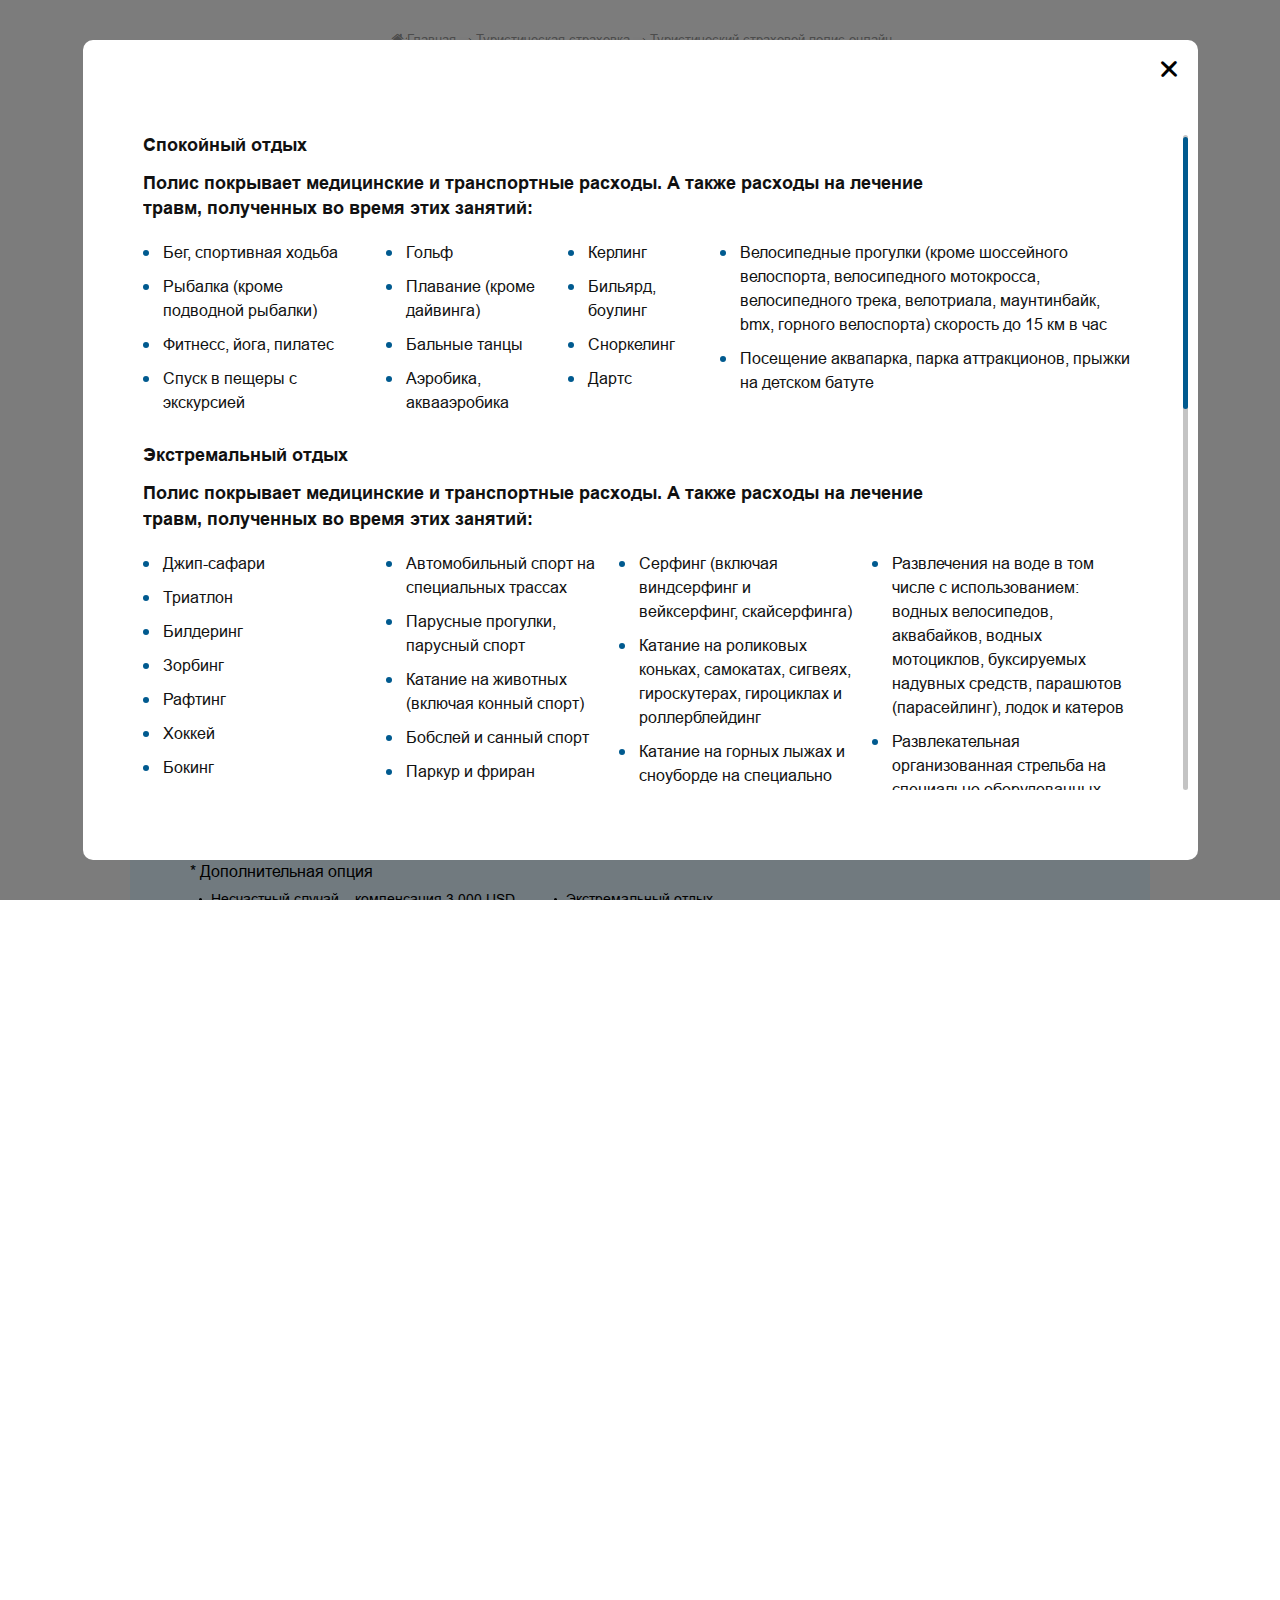
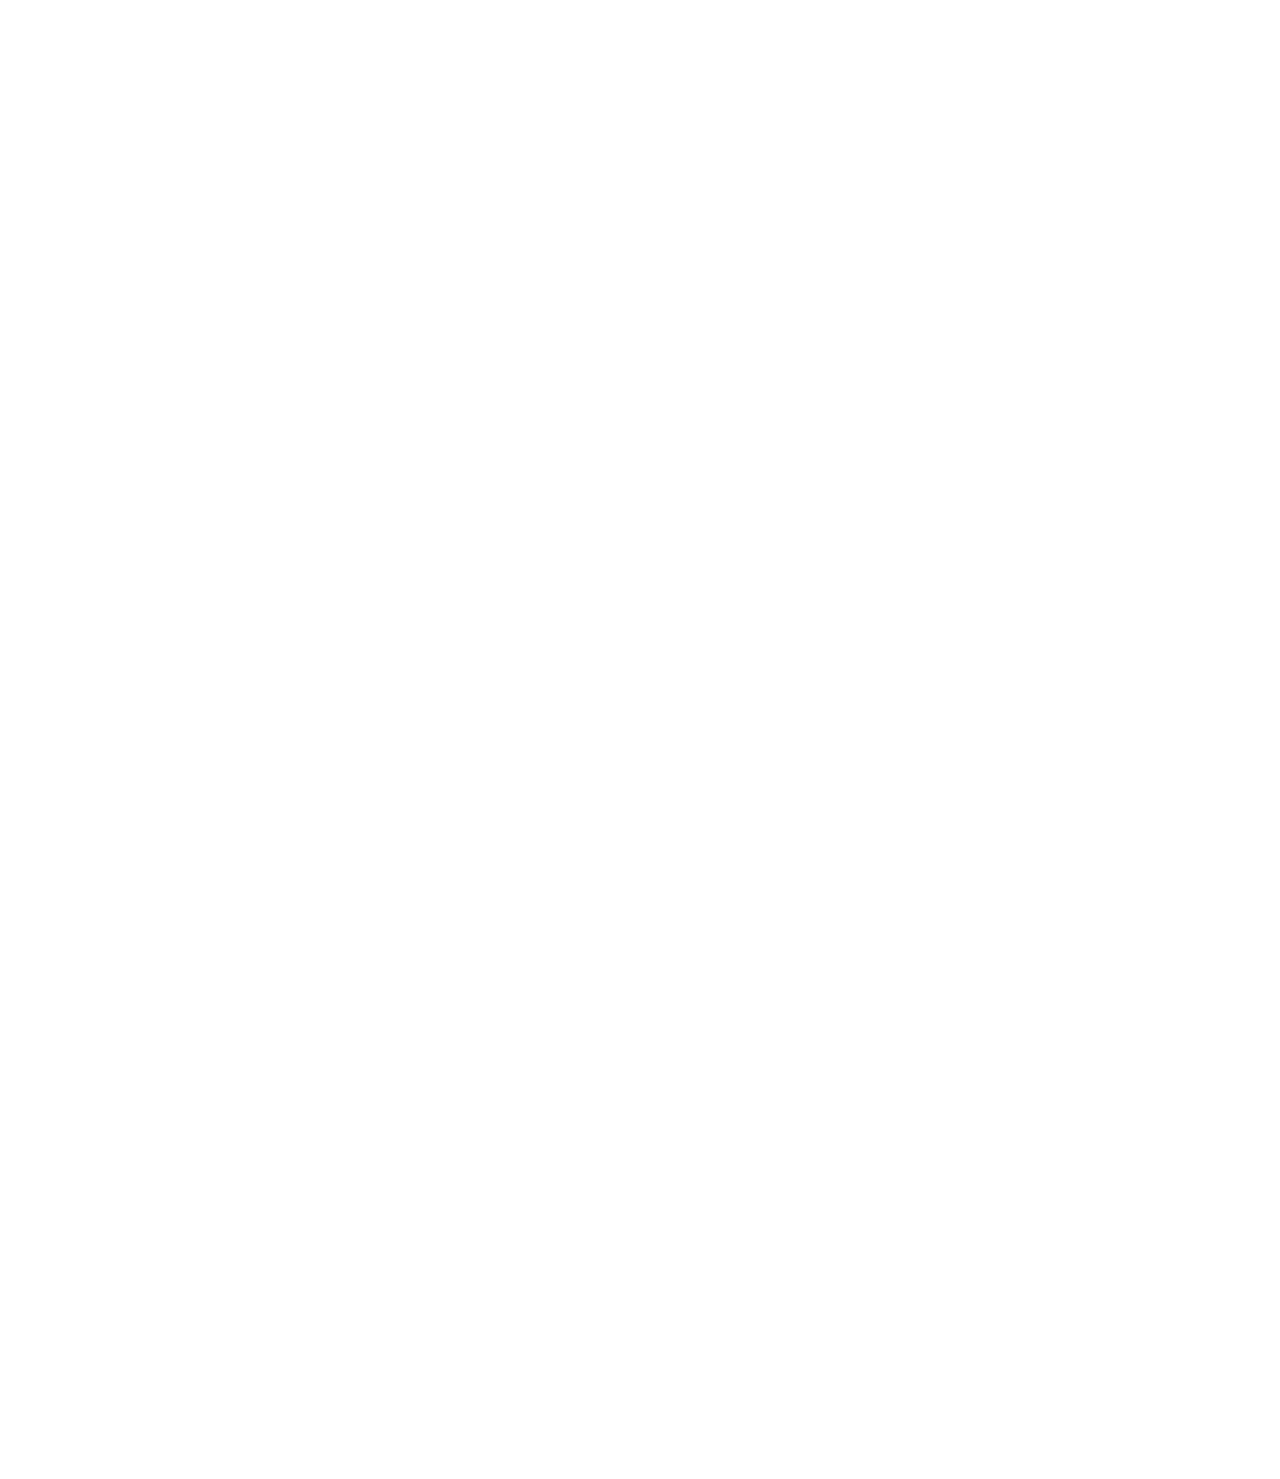
==== commit 488de793: "change popup" ====
--- a/app/index.html
+++ b/app/index.html
@@ -1183,39 +1183,153 @@
 					<div class="popup-type-of-rest__body">
 						<div class="popup-type-of-rest__content">
 							<button type="button" class="popup-close icon icon-close"></button>
-							<div class="popup-type-of-rest__block popup-type-of-rest__leftside">
-								<p class="popup-type-of-rest__text h4">Без экстремального спорта (Active leisure) – нерегулярные
-									занятия любым видом спорта, включая физические упражнения:</p>
-								<ul class="popup-type-of-rest__list h4">
-									<li class="popup-type-of-rest__list-item">Катание на велосипеде, квадроцикле, багги,
-										электрических самокатах, гироскутерах и т.д. со скоростью не более 15 км в час</li>
-									<li class="popup-type-of-rest__list-item">Катание на коне, верблюде, слоне</li>
-									<li class="popup-type-of-rest__list-item">Банджи, роуп-джампинг</li>
-									<li class="popup-type-of-rest__list-item">Туристические походы</li>
-									<li class="popup-type-of-rest__list-item">Аквапарк, сафари</li>
-									<li class="popup-type-of-rest__list-item">Пляжный футбол, волейбол</li>
-									<li class="popup-type-of-rest__list-item">Плавание в бассейне и открытых водоемах
-									</li>
-									<li class="popup-type-of-rest__list-item">Рыбалка, охота</li>
-								</ul>
-							</div>
-							<div class="popup-type-of-rest__block popup-type-of-rest__rightside">
-								<p class="popup-type-of-rest__text h4">Занятия экстремальным спортом на профессиональном уровне
-									(Sport/Extreme rest) – регулярные занятия страхователем (застрахованным лицом) любым видом
-									спорта, и нерегулярными физическими упражнениями, включая экстремальные нагрузки:</p>
-								<ul class="popup-type-of-rest__list h4">
-									<li class="popup-type-of-rest__list-item">Катание на велосипеде, квадроцикле, багги,
-										электрических самокатах, гироскутерах и т.д. со скоростью более 15 км в час</li>
-									<li class="popup-type-of-rest__list-item">Рафтинг</li>
-									<li class="popup-type-of-rest__list-item">Серфинг</li>
-									<li class="popup-type-of-rest__list-item">Прыжки с высоты</li>
-									<li class="popup-type-of-rest__list-item">Альпинизм и скалолазание</li>
-									<li class="popup-type-of-rest__list-item">Акробатика</li>
-									<li class="popup-type-of-rest__list-item">Прыжки в воду</li>
-									<li class="popup-type-of-rest__list-item">Дайвинг</li>
-									<li class="popup-type-of-rest__list-item">Катание на сноуборде и лыжах</li>
-								</ul>
-							</div>
+							<div id="popup-type-of-rest__list" class="popup-type-of-rest__wrapper">
+								<div class="popup-type-of-rest__block popup-type-of-rest__block--calm-rest">
+									<p class="popup-type-of-rest__title h4">Спокойный отдых</p>
+									<p class="popup-type-of-rest__descr h4">Полис покрывает медицинские и транспортные расходы. А
+										также
+										расходы на лечение травм, полученных во время этих занятий:</p>
+									<div class="popup-type-of-rest__list">
+										<div class="popup-type-of-rest__column">
+											<p class="popup-type-of-rest__list-item">Бег, спортивная ходьба</p>
+											<p class="popup-type-of-rest__list-item">Рыбалка (кроме подводной рыбалки)</p>
+											<p class="popup-type-of-rest__list-item">Фитнесс, йога, пилатес</p>
+											<p class="popup-type-of-rest__list-item">Спуск в пещеры
+												с экскурсией</p>
+										</div>
+										<div class="popup-type-of-rest__column">
+											<p class="popup-type-of-rest__list-item">Гольф</p>
+											<p class="popup-type-of-rest__list-item">Плавание (кроме дайвинга)</p>
+											<p class="popup-type-of-rest__list-item">Бальные танцы</p>
+											<p class="popup-type-of-rest__list-item">Аэробика, аквааэробика</p>
+										</div>
+										<div class="popup-type-of-rest__column">
+											<p class="popup-type-of-rest__list-item">Керлинг</p>
+											<p class="popup-type-of-rest__list-item">Бильярд, боулинг</p>
+											<p class="popup-type-of-rest__list-item">Сноркелинг</p>
+											<p class="popup-type-of-rest__list-item">Дартс</p>
+										</div>
+										<div class="popup-type-of-rest__column">
+											<p class="popup-type-of-rest__list-item">Велосипедные прогулки (кроме шоссейного
+												велоспорта,
+												велосипедного мотокросса, велосипедного трека, велотриала, маунтинбайк, bmx, горного
+												велоспорта) скорость до 15 км
+												в час</p>
+											<p class="popup-type-of-rest__list-item">Посещение аквапарка, парка аттракционов,
+												прыжки
+												на
+												детском батуте</p>
+										</div>
+									</div>
+								</div>
+								<div class="popup-type-of-rest__block popup-type-of-rest__block--extreme-vacation">
+									<p class="popup-type-of-rest__title h4">Экстремальный отдых</p>
+									<p class="popup-type-of-rest__descr h4">Полис покрывает медицинские и транспортные расходы. А
+										также
+										расходы на лечение травм, полученных во время этих занятий:</p>
+									<div class="popup-type-of-rest__list">
+										<div class="popup-type-of-rest__column">
+											<p class="popup-type-of-rest__list-item">Джип-сафари</p>
+											<p class="popup-type-of-rest__list-item">Триатлон</p>
+											<p class="popup-type-of-rest__list-item">Билдеринг</p>
+											<p class="popup-type-of-rest__list-item">Зорбинг</p>
+											<p class="popup-type-of-rest__list-item">Рафтинг</p>
+											<p class="popup-type-of-rest__list-item">Хоккей</p>
+											<p class="popup-type-of-rest__list-item">Бокинг</p>
+											<p class="popup-type-of-rest__list-item">Пого-стик</p>
+											<p class="popup-type-of-rest__list-item">Скайсерфинг</p>
+											<p class="popup-type-of-rest__list-item">Руфинг</p>
+											<p class="popup-type-of-rest__list-item">Роллерблейдинг</p>
+											<p class="popup-type-of-rest__list-item">Фехтование</p>
+											<p class="popup-type-of-rest__list-item">Картинг</p>
+											<p class="popup-type-of-rest__list-item">Фрисби</p>
+											<p class="popup-type-of-rest__list-item">Крокет</p>
+											<p class="popup-type-of-rest__list-item">Бейсджампинг</p>
+											<p class="popup-type-of-rest__list-item">Армрестлинг</p>
+											<p class="popup-type-of-rest__list-item">Каньонинг</p>
+											<p class="popup-type-of-rest__list-item">Маунтинборд</p>
+											<p class="popup-type-of-rest__list-item">Сэндбординг</p>
+											<p class="popup-type-of-rest__list-item">Диггерство</p>
+											<p class="popup-type-of-rest__list-item">Вейкборд</p>
+											<p class="popup-type-of-rest__list-item">Клиффдайвинг</p>
+											<p class="popup-type-of-rest__list-item">Параглайдинг</p>
+											<p class="popup-type-of-rest__list-item">Вингсьют</p>
+											<p class="popup-type-of-rest__list-item">Стритлагинг</p>
+											<p class="popup-type-of-rest__list-item">Флайборд</p>
+											<p class="popup-type-of-rest__list-item">Пейнтбол</p>
+											<p class="popup-type-of-rest__list-item">Аэротруба</p>
+										</div>
+										<div class="popup-type-of-rest__column">
+											<p class="popup-type-of-rest__list-item">Автомобильный спорт на специальных трассах</p>
+											<p class="popup-type-of-rest__list-item">Парусные прогулки, парусный спорт</p>
+											<p class="popup-type-of-rest__list-item">Катание на животных (включая конный спорт)</p>
+											<p class="popup-type-of-rest__list-item">Бобслей и санный спорт</p>
+											<p class="popup-type-of-rest__list-item">Паркур и фриран</p>
+											<p class="popup-type-of-rest__list-item">Спуск на троллее (тросе)</p>
+											<p class="popup-type-of-rest__list-item">Фигурное катание</p>
+											<p class="popup-type-of-rest__list-item">Родео (буллрайдинг)</p>
+											<p class="popup-type-of-rest__list-item">Лонгборд, скейтбординг</p>
+											<p class="popup-type-of-rest__list-item">Спортивные танцы</p>
+											<p class="popup-type-of-rest__list-item">Игры с мячом (любые)</p>
+											<p class="popup-type-of-rest__list-item">Тяжелая атлетика, бодибилдинг</p>
+											<p class="popup-type-of-rest__list-item">Гребля, байдарки, каноэ</p>
+											<p class="popup-type-of-rest__list-item">Банджи-джампинг, роупджампинг и другие виды
+												тарзанок
+											</p>
+											<p class="popup-type-of-rest__list-item">Охота с применением любого вида оружия</p>
+											<p class="popup-type-of-rest__list-item">Единоборства (включая любые виды бокса и
+												борьбы)
+											</p>
+											<p class="popup-type-of-rest__list-item">Кайтинг (включая кайтсерфинг, сноукайтинга)
+											</p>
+											<p class="popup-type-of-rest__list-item">Катание на коньках, сани, ледянки, санки,
+												ватрушки
+												(тюбинги), снегокаты</p>
+										</div>
+										<div class="popup-type-of-rest__column">
+											<p class="popup-type-of-rest__list-item">Серфинг (включая виндсерфинг и вейксерфинг,
+												скайсерфинга)</p>
+											<p class="popup-type-of-rest__list-item">Катание на роликовых коньках, самокатах,
+												сигвеях,
+												гироскутерах, гироциклах и роллерблейдинг </p>
+											<p class="popup-type-of-rest__list-item">Катание на горных лыжах и сноуборде на
+												специально
+												оборудованных или маркированных трассах</p>
+											<p class="popup-type-of-rest__list-item">Катание на водных лыжах, водных мотоциклах
+												(аквабайке), водный туризм в том числе: каякинг, яхтинг, в регатах</p>
+											<p class="popup-type-of-rest__list-item">Трекинг (пеший туризм по пересечённой
+												местности
+												без
+												использования альпинистского снаряжения)</p>
+											<p class="popup-type-of-rest__list-item">Поездки в качестве водителя или пассажира на
+												квадроциклах, мотороллерах, мопедах, скутерах, мотоциклах, снегоходах, баги</p>
+											<p class="popup-type-of-rest__list-item">Горные лыжи и сноуборд вне обустроенных трасс
+												или
+												маркированных трасс (включая фрирайд, хелиски фристайл горнолыжный и
+												сноубордический)
+											</p>
+										</div>
+										<div class="popup-type-of-rest__column">
+											<p class="popup-type-of-rest__list-item">Развлечения на воде в том числе с
+												использованием:
+												водных велосипедов, аквабайков, водных мотоциклов, буксируемых надувных средств,
+												парашютов
+												(парасейлинг), лодок и катеров</p>
+											<p class="popup-type-of-rest__list-item">Развлекательная организованная стрельба на
+												специально
+												оборудованных площадках (включая стрельбу из лука и арбалета)</p>
+										</div>
+									</div>
+								</div>
+								<div class="popup-type-of-rest__block popup-type-of-rest__block--professional-sports">
+									<p class="popup-type-of-rest__title h4">Профессиональный спорт</p>
+									<p class="popup-type-of-rest__descr h4">Включает «Спокойный отдых» и «Экстремальный отдых».
+										Также
+										покрывает занятия спортом индивидуально или в составе группы, на профессиональном или
+										любительском уровне, включая официальные соревнования, тренировки и сборы</p>
+								</div>
+							</div>
+
 						</div>
 					</div>
 				</div>
--- a/app/css/style.min.css
+++ b/app/css/style.min.css
@@ -1 +1 @@
-html{-webkit-box-sizing:border-box;box-sizing:border-box}*,*::after,*::before{-webkit-box-sizing:inherit;box-sizing:inherit}ul[class],ol[class]{padding:0}body,h1,h2,h3,h4,h5,h6,p,ul,ol,li,figure,figcaption,blockquote,dl,dd{margin:0}ul[class]{list-style:none}img{max-width:100%;display:block}input,button,textarea,select{font:inherit;outline:none}a{text-decoration:none;color:inherit}a :focus{outline:none;text-decoration:none;color:inherit}button,input{border:unset}input,textarea{border:unset;background:transparent}button{background:transparent;padding:unset;cursor:pointer}@font-face{font-family:"Montserrat";src:url("../fonts/Montserrat-Regular.woff2") format("woff2"),url("../fonts/Montserrat-Regular.woff") format("woff");font-weight:normal;font-style:normal;font-display:swap}@font-face{font-family:"Montserrat";src:url("../fonts/Montserrat-SemiBold.woff2") format("woff2"),url("../fonts/Montserrat-SemiBold.woff") format("woff");font-weight:600;font-style:normal;font-display:swap}@font-face{font-family:"Montserrat";src:url("../fonts/Montserrat-Bold.woff2") format("woff2"),url("../fonts/Montserrat-Bold.woff") format("woff");font-weight:bold;font-style:normal;font-display:swap}@font-face{font-family:"Arial";src:url("../fonts/ArialMT.woff2") format("woff2"),url("../fonts/ArialMT.woff") format("woff");font-weight:normal;font-style:normal;font-display:swap}@font-face{font-family:"Montserrat";src:url("../fonts/Montserrat-Medium.woff2") format("woff2"),url("../fonts/Montserrat-Medium.woff") format("woff");font-weight:500;font-style:normal;font-display:swap}@font-face{font-family:"Arial";src:url("../fonts/Arial-BoldMT.woff2") format("woff2"),url("../fonts/Arial-BoldMT.woff") format("woff");font-weight:bold;font-style:normal;font-display:swap}@font-face{font-family:"icon";src:url("../fonts/icon/fonts/icon.ttf?ek82yn") format("truetype"),url("../fonts/icon/fonts/icon.woff?ek82yn") format("woff"),url("../fonts/icon/fonts/icon.svg?ek82yn#icon") format("svg");font-weight:normal;font-style:normal;font-display:block}.icon{font-family:"icon" !important;speak:never;font-style:normal;font-weight:normal;font-variant:normal;text-transform:none;line-height:1;-webkit-font-smoothing:antialiased;-moz-osx-font-smoothing:grayscale}.icon-close:before{content:""}.icon-info:before{content:""}.icon-calendar:before{content:""}.icon-check:before{content:""}.icon-triangle-down:before{content:""}.icon-triangle-left:before{content:""}.icon-triangle-right:before{content:""}[data-simplebar]{position:relative;-webkit-box-orient:vertical;-webkit-box-direction:normal;-ms-flex-direction:column;flex-direction:column;-ms-flex-wrap:wrap;flex-wrap:wrap;-webkit-box-pack:start;-ms-flex-pack:start;justify-content:flex-start;-ms-flex-line-pack:start;align-content:flex-start;-webkit-box-align:start;-ms-flex-align:start;align-items:flex-start}.simplebar-wrapper{overflow:hidden;width:inherit;height:inherit;max-width:inherit;max-height:inherit}.simplebar-mask{direction:inherit;position:absolute;overflow:hidden;padding:0;margin:0;left:0;top:0;bottom:0;right:0;width:auto !important;height:auto !important;z-index:0}.simplebar-offset{direction:inherit !important;-webkit-box-sizing:inherit !important;box-sizing:inherit !important;resize:none !important;position:absolute;top:0;left:0;bottom:0;right:0;padding:0;margin:0;-webkit-overflow-scrolling:touch}.simplebar-content-wrapper{direction:inherit;-webkit-box-sizing:border-box !important;box-sizing:border-box !important;position:relative;display:block;height:100%;width:auto;max-width:100%;max-height:100%;scrollbar-width:none;-ms-overflow-style:none}.simplebar-content-wrapper::-webkit-scrollbar,.simplebar-hide-scrollbar::-webkit-scrollbar{width:0;height:0}.simplebar-content:before,.simplebar-content:after{content:" ";display:table}.simplebar-placeholder{max-height:100%;max-width:100%;width:100%;pointer-events:none}.simplebar-height-auto-observer-wrapper{-webkit-box-sizing:inherit !important;box-sizing:inherit !important;height:100%;width:100%;max-width:1px;position:relative;float:left;max-height:1px;overflow:hidden;z-index:-1;padding:0;margin:0;pointer-events:none;-webkit-box-flex:inherit;-ms-flex-positive:inherit;flex-grow:inherit;-ms-flex-negative:0;flex-shrink:0;-ms-flex-preferred-size:0;flex-basis:0}.simplebar-height-auto-observer{-webkit-box-sizing:inherit;box-sizing:inherit;display:block;opacity:0;position:absolute;top:0;left:0;height:1000%;width:1000%;min-height:1px;min-width:1px;overflow:hidden;pointer-events:none;z-index:-1}.simplebar-track{z-index:1;position:absolute;right:0;bottom:0;pointer-events:none;overflow:hidden}[data-simplebar].simplebar-dragging .simplebar-content{pointer-events:none;-moz-user-select:none;-ms-user-select:none;user-select:none;-webkit-user-select:none}[data-simplebar].simplebar-dragging .simplebar-track{pointer-events:all}.simplebar-scrollbar{position:absolute;left:0;right:0;min-height:10px}.simplebar-scrollbar:before{position:absolute;content:"";background:#000;border-radius:7px;left:2px;right:2px;opacity:0;-webkit-transition:opacity 0.2s linear;-o-transition:opacity 0.2s linear;transition:opacity 0.2s linear}.simplebar-scrollbar.simplebar-visible:before{opacity:0.5;-webkit-transition:opacity 0 linear;-o-transition:opacity 0 linear;transition:opacity 0 linear}.simplebar-track.simplebar-vertical{top:0;width:11px}.simplebar-track.simplebar-vertical .simplebar-scrollbar:before{top:2px;bottom:2px}.simplebar-track.simplebar-horizontal{left:0;height:11px}.simplebar-track.simplebar-horizontal .simplebar-scrollbar:before{height:100%;left:2px;right:2px}.simplebar-track.simplebar-horizontal .simplebar-scrollbar{right:auto;left:0;top:2px;height:7px;min-height:0;min-width:10px;width:auto}[data-simplebar-direction="rtl"] .simplebar-track.simplebar-vertical{right:auto;left:0}.hs-dummy-scrollbar-size{direction:rtl;position:fixed;opacity:0;visibility:hidden;height:500px;width:500px;overflow-y:hidden;overflow-x:scroll}.simplebar-hide-scrollbar{position:fixed;left:0;visibility:hidden;overflow-y:scroll;scrollbar-width:none;-ms-overflow-style:none}.daterangepicker{position:absolute;color:inherit;background-color:#fff;border-radius:4px;border:1px solid #ddd;width:278px;max-width:none;padding:0;margin-top:7px;top:100px;left:20px;z-index:3001;display:none;font-family:arial;font-size:15px;line-height:1em}.daterangepicker:before,.daterangepicker:after{position:absolute;display:inline-block;border-bottom-color:rgba(0,0,0,0.2);content:""}.daterangepicker:before{top:-7px;border-right:7px solid transparent;border-left:7px solid transparent;border-bottom:7px solid #ccc}.daterangepicker:after{top:-6px;border-right:6px solid transparent;border-bottom:6px solid #fff;border-left:6px solid transparent}.daterangepicker.opensleft:before{right:9px}.daterangepicker.opensleft:after{right:10px}.daterangepicker.openscenter:before{left:0;right:0;width:0;margin-left:auto;margin-right:auto}.daterangepicker.openscenter:after{left:0;right:0;width:0;margin-left:auto;margin-right:auto}.daterangepicker.opensright:before{left:9px}.daterangepicker.opensright:after{left:10px}.daterangepicker.drop-up{margin-top:-7px}.daterangepicker.drop-up:before{top:initial;bottom:-7px;border-bottom:initial;border-top:7px solid #ccc}.daterangepicker.drop-up:after{top:initial;bottom:-6px;border-bottom:initial;border-top:6px solid #fff}.daterangepicker.single .daterangepicker .ranges,.daterangepicker.single .drp-calendar{float:none}.daterangepicker.single .drp-selected{display:none}.daterangepicker.show-calendar .drp-calendar{display:block}.daterangepicker.show-calendar .drp-buttons{display:block}.daterangepicker.auto-apply .drp-buttons{display:none}.daterangepicker .drp-calendar{display:none;max-width:270px}.daterangepicker .drp-calendar.left{padding:8px 0 8px 8px}.daterangepicker .drp-calendar.right{padding:8px}.daterangepicker .drp-calendar.single .calendar-table{border:none}.daterangepicker .calendar-table .next span,.daterangepicker .calendar-table .prev span{color:#fff;border:solid #000;border-width:0 2px 2px 0;border-radius:0;display:inline-block;padding:3px}.daterangepicker .calendar-table .next span{-ms-transform:rotate(-45deg);transform:rotate(-45deg);-webkit-transform:rotate(-45deg)}.daterangepicker .calendar-table .prev span{-ms-transform:rotate(135deg);transform:rotate(135deg);-webkit-transform:rotate(135deg)}.daterangepicker .calendar-table th,.daterangepicker .calendar-table td{white-space:nowrap;text-align:center;vertical-align:middle;min-width:32px;width:32px;height:24px;line-height:24px;font-size:12px;border-radius:4px;border:1px solid transparent;white-space:nowrap;cursor:pointer}.daterangepicker .calendar-table{border:1px solid #fff;border-radius:4px;background-color:#fff}.daterangepicker .calendar-table table{width:100%;margin:0;border-spacing:0;border-collapse:collapse}.daterangepicker td.available:hover,.daterangepicker th.available:hover{background-color:#eee;border-color:transparent;color:inherit}.daterangepicker td.week,.daterangepicker th.week{font-size:80%;color:#ccc}.daterangepicker td.off,.daterangepicker td.off.in-range,.daterangepicker td.off.start-date,.daterangepicker td.off.end-date{background-color:#fff;border-color:transparent;color:#999}.daterangepicker td.in-range{background-color:#ebf4f8;border-color:transparent;color:#000;border-radius:0}.daterangepicker td.start-date{border-radius:4px 0 0 4px}.daterangepicker td.end-date{border-radius:0 4px 4px 0}.daterangepicker td.start-date.end-date{border-radius:4px}.daterangepicker td.active,.daterangepicker td.active:hover{background-color:#357ebd;border-color:transparent;color:#fff}.daterangepicker th.month{width:auto}.daterangepicker td.disabled,.daterangepicker option.disabled{color:#999;cursor:not-allowed;text-decoration:line-through}.daterangepicker select.monthselect,.daterangepicker select.yearselect{font-size:12px;padding:1px;height:auto;margin:0;cursor:default}.daterangepicker select.monthselect{margin-right:2%;width:56%}.daterangepicker select.yearselect{width:40%}.daterangepicker select.hourselect,.daterangepicker select.minuteselect,.daterangepicker select.secondselect,.daterangepicker select.ampmselect{width:50px;margin:0 auto;background:#eee;border:1px solid #eee;padding:2px;outline:0;font-size:12px}.daterangepicker .calendar-time{text-align:center;margin:4px auto 0;line-height:30px;position:relative}.daterangepicker .calendar-time select.disabled{color:#ccc;cursor:not-allowed}.daterangepicker .drp-buttons{clear:both;text-align:right;padding:8px;border-top:1px solid #ddd;display:none;line-height:12px;vertical-align:middle}.daterangepicker .drp-selected{display:inline-block;font-size:12px;padding-right:8px}.daterangepicker .drp-buttons .btn{margin-left:8px;font-size:12px;font-weight:700;padding:4px 8px}.daterangepicker.show-ranges.single.rtl .drp-calendar.left{border-right:1px solid #ddd}.daterangepicker.show-ranges.single.ltr .drp-calendar.left{border-left:1px solid #ddd}.daterangepicker.show-ranges.rtl .drp-calendar.right{border-right:1px solid #ddd}.daterangepicker.show-ranges.ltr .drp-calendar.left{border-left:1px solid #ddd}.daterangepicker .ranges{float:none;text-align:left;margin:0}.daterangepicker.show-calendar .ranges{margin-top:8px}.daterangepicker .ranges ul{list-style:none;margin:0 auto;padding:0;width:100%}.daterangepicker .ranges li{font-size:12px;padding:8px 12px;cursor:pointer}.daterangepicker .ranges li:hover{background-color:#eee}.daterangepicker .ranges li.active{background-color:#08c;color:#fff}@media (min-width: 564px){.daterangepicker{width:auto}.daterangepicker .ranges ul{width:140px}.daterangepicker.single .ranges ul{width:100%}.daterangepicker.single .drp-calendar.left{clear:none}.daterangepicker.single .ranges,.daterangepicker.single .drp-calendar{float:left}.daterangepicker{direction:ltr;text-align:left}.daterangepicker .drp-calendar.left{clear:left;margin-right:0}.daterangepicker .drp-calendar.left .calendar-table{border-right:none;border-top-right-radius:0;border-bottom-right-radius:0}.daterangepicker .drp-calendar.right{margin-left:0}.daterangepicker .drp-calendar.right .calendar-table{border-left:none;border-top-left-radius:0;border-bottom-left-radius:0}.daterangepicker .drp-calendar.left .calendar-table{padding-right:8px}.daterangepicker .ranges,.daterangepicker .drp-calendar{float:left}}@media (min-width: 730px){.daterangepicker .ranges{width:auto;float:left}.daterangepicker.rtl .ranges{float:right}.daterangepicker .drp-calendar.left{clear:none !important}}.item-banner__img,.form-policy-step__num,.timer,.timer__time{display:-webkit-box;display:-ms-flexbox;display:flex;-webkit-box-pack:center;-ms-flex-pack:center;justify-content:center;-webkit-box-align:center;-ms-flex-align:center;align-items:center}.h1{font-size:44px;color:#2c2f34;line-height:1.32}@media (max-width: 575.98px){.h1{font-size:28px;font-weight:normal}}.h2{font-weight:bold;font-size:26px}@media (max-width: 575.98px){.h2{font-size:21px;line-height:1.43}}.h3{font-weight:bold;font-size:24px}.h4{font-size:18px;font-weight:bold}@media (max-width: 575.98px){.h4{font-size:16px}}.h5{font-size:14px}.h6{font-size:12px}html,body{height:100%;font-family:"Arial";font-weight:normal;font-style:normal;font-size:16px;color:#111;overflow-x:hidden}@media (max-width: 575.98px){html,body{font-size:14px}}textarea{resize:none}.wrapper{display:-webkit-box;display:-ms-flexbox;display:flex;-webkit-box-orient:vertical;-webkit-box-direction:normal;-ms-flex-direction:column;flex-direction:column;min-height:100%}.main{-webkit-box-flex:1;-ms-flex:1 0 auto;flex:1 0 auto;position:relative;background:#f9f9f9}.footer{-webkit-box-flex:0;-ms-flex:0 0 auto;flex:0 0 auto}.container{max-width:1050px;margin:0 auto;padding:0px 15px;height:100%}input,textarea{-webkit-appearance:none;-moz-appearance:none;appearance:none;outline:none}.breadcrumbs{width:-webkit-max-content;width:-moz-max-content;width:max-content;max-width:100%;margin:32px auto 24px;display:-webkit-box;display:-ms-flexbox;display:flex;-webkit-box-align:center;-ms-flex-align:center;align-items:center;-webkit-box-pack:center;-ms-flex-pack:center;justify-content:center;-ms-flex-wrap:wrap;flex-wrap:wrap;row-gap:5px}@media (max-width: 575.98px){.breadcrumbs{margin-top:17px}}.breadcrumbs__link{-webkit-box-flex:0;-ms-flex:none;flex:none;font-size:13px;line-height:15px;color:#999999;position:relative}.breadcrumbs__link:first-child{padding-left:18px}.breadcrumbs__link:first-child::before{content:"";position:absolute;top:-2px;left:2px;width:16px;height:18px;background:url("../images/icon-house.png")}.breadcrumbs__link:not(:first-child){padding-left:20px}.breadcrumbs__link:not(:first-child)::before{content:"";position:absolute;top:5px;left:3px;width:14px;height:7px;background:url("../images/icon-arrow-right.png")}.input{width:100%;font-size:16px;height:41.4px}.input::-webkit-input-placeholder{color:#b1b1b1}.input::-moz-placeholder{color:#b1b1b1}.input:-ms-input-placeholder{color:#b1b1b1}.input::-ms-input-placeholder{color:#b1b1b1}.input::placeholder{color:#b1b1b1}.input,.input .select__head{padding:11px 16px 11px 0;border-bottom:1px solid #dddddd}.input__block{position:relative}.input__block--error .input{color:#f40000}.input__block--error .input__error{display:block}.input__block--success .input{color:#009229}.input__block--success .input__box .icon-check{display:block}.input__box{position:relative}.input__icon-success{position:absolute;-webkit-transform:translateY(-50%);-ms-transform:translateY(-50%);transform:translateY(-50%);top:50%;right:0;font-size:19px;color:#009229;display:none}.input__error{position:absolute;left:0;top:calc(100% + 4px);display:none;color:#f40000}.select{position:relative}.select.open .select__body{display:block}.select.open .select__icon.icon-triangle-down{-webkit-transform:rotate(-180deg);-ms-transform:rotate(-180deg);transform:rotate(-180deg)}.select__head{height:41.4px;font-size:16px;cursor:pointer;display:-webkit-box;display:-ms-flexbox;display:flex;-webkit-box-pack:justify;-ms-flex-pack:justify;justify-content:space-between;-webkit-box-align:center;-ms-flex-align:center;align-items:center;padding:11px 16px 11px 0;border-bottom:1px solid #dddddd}.select__head--calendar{position:relative;padding:unset}.select__head--calendar .daterange-input{padding:11px 30px 11px 0;width:100%}.select__head--calendar .daterange-input::-webkit-input-placeholder{color:#b1b1b1}.select__head--calendar .daterange-input::-moz-placeholder{color:#b1b1b1}.select__head--calendar .daterange-input:-ms-input-placeholder{color:#b1b1b1}.select__head--calendar .daterange-input::-ms-input-placeholder{color:#b1b1b1}.select__head--calendar .daterange-input::placeholder{color:#b1b1b1}.select__head--calendar .icon{position:absolute;-webkit-transform:translateY(-50%);-ms-transform:translateY(-50%);transform:translateY(-50%);top:50%;right:16px;pointer-events:none}.select__placeholder{color:#b1b1b1}.select__placeholder.active{color:#111}.select__icon{color:#b1b1b1;font-size:15px}.select__icon.icon-calendar{font-size:18px;margin-right:-2px}.select__body{position:absolute;right:0;left:0;top:calc(100% - 1px);z-index:20;background:#005a8f;color:#fff;border-radius:0 0 10px 10px;padding:10px 20px 10px;max-height:380px;display:-webkit-box;display:-ms-flexbox;display:flex;-webkit-box-orient:vertical;-webkit-box-direction:normal;-ms-flex-direction:column;flex-direction:column;display:none;overflow:hidden;-webkit-box-shadow:0px 5px 25px rgba(208,208,208,0.25);box-shadow:0px 5px 25px rgba(208,208,208,0.25)}.select__block{padding:12px 0;position:relative;display:-webkit-box;display:-ms-flexbox;display:flex;-webkit-box-orient:vertical;-webkit-box-direction:normal;-ms-flex-direction:column;flex-direction:column;-webkit-box-flex:1;-ms-flex:1 1 auto;flex:1 1 auto}.select__block:not(:last-child)::after{content:"";position:absolute;-webkit-transform:translateX(-50%);-ms-transform:translateX(-50%);transform:translateX(-50%);left:50%;bottom:0;width:195px;height:1px;background:#fff}.select__item{font-size:16px;cursor:pointer;padding:8px 0;text-align:center}.search-small{-webkit-box-flex:0;-ms-flex:0 0 auto;flex:0 0 auto;padding:10px;text-align:center;background:#fff;border-radius:3px;margin-bottom:14px;font-size:16px}.search-small::-webkit-input-placeholder{color:#dddddd}.search-small::-moz-placeholder{color:#dddddd}.search-small:-ms-input-placeholder{color:#dddddd}.search-small::-ms-input-placeholder{color:#dddddd}.search-small::placeholder{color:#dddddd}.search-small__container{overflow:hidden}.search-small__wrapper{max-height:200px;-webkit-box-flex:1;-ms-flex:1 1 auto;flex:1 1 auto;overflow-y:auto}.search-small__wrapper p{display:none}.search-small__wrapper p.show{display:block}.checkbox__block.active .checkbox__text{color:#111}.checkbox__box{cursor:pointer;display:-webkit-box;display:-ms-flexbox;display:flex;-webkit-box-align:center;-ms-flex-align:center;align-items:center}.checkbox__text{color:#b1b1b1}.checkbox__input{display:none;margin-top:12px;margin-bottom:5px}.checkbox{position:relative}.checkbox__none,.radio__none{position:absolute;width:1px;height:1px;overflow:hidden;clip:rect(0 0 0 0)}.checkbox__style{display:block;cursor:pointer;width:15px;height:15px;border:1.13263px solid #dddddd;margin-right:10px;border-radius:2.26525px}.checkbox__none:checked+.checkbox__style{background:url("../images/svg-icons/check.svg") 2px 2px/9px 8px no-repeat}.radio__style{position:relative;display:block;cursor:pointer}.radio__none:checked+.radio__style::before{content:" "}.simplebar-track.simplebar-vertical{background:#ccc9c9;border-radius:18px;width:5px}.simplebar-scrollbar:before{position:absolute;content:"";background:#ffffff;border-radius:18px;left:0;right:0;width:5px;opacity:1}.daterangepicker.show-calendar .drp-calendar.right{display:none}.daterangepicker.openscenter:after{display:none}.daterangepicker.openscenter:before{display:none}.available.off{display:table-cell !important}.daterangepicker .drp-calendar{width:100%;max-width:unset;background:#ffffff;-webkit-box-shadow:0px 5px 25px rgba(208,208,208,0.25);box-shadow:0px 5px 25px rgba(208,208,208,0.25);border-radius:14px;overflow:hidden}.daterangepicker .drp-calendar.left th.month{font-size:16px;font-family:"Arial";font-weight:400;color:#5a5a5a}.daterangepicker .calendar-table td{font-size:14px;line-height:18px;font-weight:400;letter-spacing:0.04em;font-family:"Arial";color:#5a5a5a;width:unset;height:unset}.daterangepicker .drp-calendar.left{padding:20px 82px;padding:0}@media (min-width: 564px){.daterangepicker .drp-calendar.left .calendar-table{padding-right:unset}.daterangepicker{width:100%}}.daterangepicker{width:100%;position:absolute;color:inherit;background-color:#fff;margin-left:-2px;border-radius:0;border:unset}.daterangepicker .drp-calendar.left .calendar-table{font-family:"Arial";display:-webkit-box;display:-ms-flexbox;display:flex;-webkit-box-pack:center;-ms-flex-pack:center;justify-content:center;-webkit-box-align:center;-ms-flex-align:center;align-items:center;width:100%;padding-top:11px;padding-bottom:14px}.daterangepicker td.start-date.end-date{background:#005a8f;border-radius:3px;border:none}.daterangepicker td.start-date{background:#005a8f;border-radius:3px;border:none;position:relative}.daterangepicker td.active,.daterangepicker td.active:hover{color:#fff;border-radius:3px;background:#005a8f}.daterangepicker td.weekend.available{color:#005a8f}.daterangepicker td.in-range{background:#f1f1f1}.daterangepicker td.in-range.active{background:#005a8f;color:#fff}.daterangepicker td.ends{color:#e2e2e2}.daterangepicker td.ends.weekend{color:rgba(90,168,235,0.5)}.table-condensed thead tr:first-child{position:relative}.daterangepicker .calendar-table .next,.daterangepicker .calendar-table .prev{position:absolute;z-index:30004;-webkit-transform:translateY(-50%);-ms-transform:translateY(-50%);transform:translateY(-50%);top:50%}.daterangepicker .calendar-table .next{right:35px}.daterangepicker .calendar-table .prev{left:35px}.daterangepicker .calendar-table .next span,.daterangepicker .calendar-table .prev span{border-color:#005a8f;position:relative;bottom:2px}.daterangepicker .calendar-table table{width:250px;border-collapse:separate;border-spacing:0 6px;height:150px}.off{display:table-cell !important}input{-webkit-box-sizing:border-box;box-sizing:border-box}.daterangepicker .calendar-table th{color:#5a5a5a;font-family:"Montserrat"}.daterangepicker:after,.daterangepicker:before{display:none}.daterangepicker .calendar-table td.today{position:relative}.archon{opacity:0;pointer-events:none;position:absolute;top:-10vh}.btn{display:block;font-family:"Montserrat";padding:14px;border:1px solid;-webkit-box-sizing:border-box;box-sizing:border-box;-webkit-filter:drop-shadow(0px 0px 7px rgba(155,155,155,0.25));filter:drop-shadow(0px 0px 7px rgba(155,155,155,0.25));border-radius:4px;width:100%;font-weight:600;font-size:17.251px;line-height:23px;height:52px;-webkit-transition:0.25s ease-out;-o-transition:0.25s ease-out;transition:0.25s ease-out;text-align:center}.btn-primary{color:#fff;background:#005a8f;border-color:#005a8f}.btn-secondary{border-color:#fff;color:#fff}.btn-secondary.active{color:#005a8f;background:#fff}.btn-transparent{border-color:transparent;color:#005a8f}.popup-type-of-rest{display:none;position:fixed;top:0;left:0;z-index:99999;width:100%;height:100vh;overflow-y:auto}.popup-type-of-rest__body{background:rgba(0,0,0,0.5);width:100%;min-height:100%;display:-webkit-box;display:-ms-flexbox;display:flex;-webkit-box-align:center;-ms-flex-align:center;align-items:center;-webkit-box-pack:center;-ms-flex-pack:center;justify-content:center}.popup-type-of-rest .popup-close{position:absolute;top:20px;right:20px;font-size:18px}.popup-type-of-rest__content{position:relative;display:-webkit-box;display:-ms-flexbox;display:flex;background:#fff;border-radius:10px;max-width:1115px;width:100%;margin:40px 30px;padding:50px 0}@media (max-width: 991.98px){.popup-type-of-rest__content{-webkit-box-orient:vertical;-webkit-box-direction:normal;-ms-flex-direction:column;flex-direction:column;padding:50px 0 30px}}@media (max-width: 575.98px){.popup-type-of-rest__content{margin:40px 20px}}.popup-type-of-rest__block{width:50%;padding:0 40px}@media (max-width: 991.98px){.popup-type-of-rest__block{width:100%}.popup-type-of-rest__block:not(:last-child){margin-bottom:30px}}@media (max-width: 767.98px){.popup-type-of-rest__block{padding:0 15px}}.popup-type-of-rest__leftside{position:relative}.popup-type-of-rest__leftside::after{content:"";position:absolute;top:0;right:0;width:1px;height:85%;background:#005a8f}@media (max-width: 991.98px){.popup-type-of-rest__leftside::after{display:none}}.popup-type-of-rest__text{font-weight:600;line-height:1.56;margin-bottom:20px}@media (max-width: 575.98px){.popup-type-of-rest__text{margin-bottom:5px}}.popup-type-of-rest__list-item{font-weight:400;padding:10px 20px;border-bottom:1px solid #005a8f;margin-bottom:5px;position:relative}@media (max-width: 575.98px){.popup-type-of-rest__list-item{padding-left:25px;font-size:14px}}.popup-type-of-rest__list-item::before{content:"";position:absolute;left:0;top:17px;width:9px;height:9px;border-radius:50%;background:#005a8f}.banner{margin-bottom:80px}.banner__short-descr{padding:4px 6px;background:#34495e;border-radius:2px;width:-webkit-max-content;width:-moz-max-content;width:max-content;margin:0 auto 8px;color:#fff}@media (max-width: 575.98px){.banner__short-descr{margin-bottom:6px}}.banner__descr{text-align:center;color:#005a8f;margin:25px 0 8px}.banner__title{max-width:813px;margin:0 auto 40px;text-align:center}.banner__title span{color:#005a8f}@media (max-width: 575.98px){.banner__title{margin-bottom:30px}}.banner__items-wrapper{display:-webkit-box;display:-ms-flexbox;display:flex;width:100%;-ms-flex-wrap:wrap;flex-wrap:wrap;-webkit-box-pack:justify;-ms-flex-pack:justify;justify-content:space-between;row-gap:15px}@media (max-width: 991.98px){.banner__items-wrapper{-webkit-box-pack:space-evenly;-ms-flex-pack:space-evenly;justify-content:space-evenly}}.item-banner{display:-webkit-box;display:-ms-flexbox;display:flex;-webkit-box-align:center;-ms-flex-align:center;align-items:center;max-width:305px;-webkit-column-gap:20px;-moz-column-gap:20px;column-gap:20px}@media (max-width: 575.98px){.item-banner{max-width:275px}}.item-banner__img{width:99px;height:99px;border-radius:50%;background:#fff;-webkit-box-flex:0;-ms-flex:none;flex:none}@media (max-width: 575.98px){.item-banner__img{margin-right:25px;width:92px;height:92px}.item-banner__img img{-webkit-transform:scale(0.88);-ms-transform:scale(0.88);transform:scale(0.88)}}.item-banner__text-block{-webkit-box-flex:1;-ms-flex:1 1 auto;flex:1 1 auto}.item-banner__title{margin-bottom:5px;color:#2c2f34}.health-insurance{margin-bottom:80px}.health-insurance__title{max-width:480px;text-align:center;margin:0 auto 35px}@media (max-width: 575.98px){.health-insurance__title{margin-bottom:30px}}.health-insurance__program{margin-bottom:100px}.health-insurance__program--mobile{margin-bottom:80px}@media (min-width: 768px){.health-insurance__program--mobile{display:none}}.health-insurance__steps{display:-webkit-box;display:-ms-flexbox;display:flex;-webkit-box-align:center;-ms-flex-align:center;align-items:center;-webkit-box-pack:justify;-ms-flex-pack:justify;justify-content:space-between;gap:20px}@media (max-width: 991.98px){.health-insurance__steps{-ms-flex-wrap:wrap;flex-wrap:wrap;-webkit-box-pack:space-evenly;-ms-flex-pack:space-evenly;justify-content:space-evenly}}.card-program-full{background:#fff;border-radius:10px;overflow:hidden}@media (max-width: 767.98px){.card-program-full{display:none}}.card-program-full__header{padding:26px;background:#005a8f}.card-program-full__title{text-align:center;color:#fff}.card-program-full__body{padding:57px 60px 50px 50px}.card-program-full__about{display:-webkit-box;display:-ms-flexbox;display:flex;-webkit-box-pack:justify;-ms-flex-pack:justify;justify-content:space-between}.card-program-full__info{max-width:557px;display:-webkit-box;display:-ms-flexbox;display:flex;-webkit-box-pack:justify;-ms-flex-pack:justify;justify-content:space-between;padding-bottom:25px;-ms-flex-wrap:wrap;flex-wrap:wrap;width:100%;gap:20px;border-bottom:1px solid #9eb8de}.card-program-full__info-title{margin-bottom:5px}.card-program-full__info-definition{color:#005a8f}.card-program-full__btn-next{max-width:200px;-ms-flex-item-align:end;align-self:flex-end;margin-left:20px}.card-program-full__details{padding-top:25px}.card-program-full__details.open .card-program-full__details-body{display:-webkit-box;display:-ms-flexbox;display:flex}.card-program-full__details.open .card-program-full__details-btn-dropdown .icon-triangle-down{-webkit-transform:rotate(180deg);-ms-transform:rotate(180deg);transform:rotate(180deg)}.card-program-full__details-head{display:-webkit-box;display:-ms-flexbox;display:flex}.card-program-full__details-btn-dropdown{cursor:pointer;margin-right:60px;display:-webkit-box;display:-ms-flexbox;display:flex;-webkit-box-align:center;-ms-flex-align:center;align-items:center;font-weight:bold}.card-program-full__details-btn-dropdown .icon{margin-left:10px;font-size:14px}.card-program-full__public-contract{-webkit-text-decoration-line:underline;text-decoration-line:underline}.card-program-full__details-body{display:none;margin-top:25px}.card-program-full__details-wrapper{display:-webkit-box;display:-ms-flexbox;display:flex;-webkit-box-pack:justify;-ms-flex-pack:justify;justify-content:space-between}@media (max-width: 991.98px){.card-program-full__details-wrapper{-webkit-box-pack:start;-ms-flex-pack:start;justify-content:flex-start}}.card-program-full__details-section:not(:last-child){margin-right:25px}@media (max-width: 991.98px){.card-program-full__details-section:not(:last-child){margin-bottom:25px}}.card-program-full__details-title{color:#005a8f;margin-bottom:15px}.card-program-full__details-container{display:-webkit-box;display:-ms-flexbox;display:flex}@media (max-width: 991.98px){.card-program-full__details-container{-webkit-box-orient:vertical;-webkit-box-direction:normal;-ms-flex-direction:column;flex-direction:column}}.card-program-full__details-column:not(:last-child){margin-right:25px}@media (max-width: 991.98px){.card-program-full__details-column:not(:last-child){margin-bottom:10px}}.card-program-full__details-block:not(:last-child){margin-bottom:25px}.card-program-full__details-subtitle{margin-bottom:10px}.card-program-full__footer{background:#e2f4ff;padding:20px 60px}.card-program-full__options-title{margin-bottom:10px;color:#000}.card-program-full__options-body{display:-webkit-box;display:-ms-flexbox;display:flex;-webkit-box-align:center;-ms-flex-align:center;align-items:center;-ms-flex-wrap:wrap;flex-wrap:wrap;gap:10px 30px}.card-program-full__options-item{padding-left:21px;color:#000;position:relative;line-height:16px}.card-program-full__options-item::before{content:"";position:absolute;top:7px;left:9px;width:3px;height:3px;border-radius:50%;background:#000}.card-program-short{background:#fff;border-radius:7px;overflow:hidden}.card-program-short__header{padding:23px;background:#005a8f}.card-program-short__title{color:#fff;font-size:18px;line-height:42px;font-weight:bold;text-align:center}.card-program-short__body{padding:30px 30px 50px}.card-program-short__info{color:#000;text-align:center}.card-program-short__info-amount{line-height:30px;font-size:14px}.card-program-short__info-sum{font-weight:bold;font-size:26px}.card-program-short__info-descr{font-size:14px}.card-program-short__items{margin-bottom:20px}.card-program-short__btn-arrange{max-width:270px;margin:0 auto 20px}.card-program-short__descr{color:#000;font-family:"Montserrat"}.card-program-short__footer{padding:20px 30px;background:#efefef}.card-program-short__options{color:#000}.card-program-short__options-title{font-weight:bold;font-size:16px;margin-bottom:15px}.card-program-short__options-body{display:-webkit-box;display:-ms-flexbox;display:flex;-webkit-box-orient:vertical;-webkit-box-direction:normal;-ms-flex-direction:column;flex-direction:column;row-gap:12px}.card-program-short__options-item{font-size:15px;padding-left:21px;position:relative;line-height:17px;color:#5a5a5a}.card-program-short__options-item::before{content:"";position:absolute;top:7px;left:9px;width:3px;height:3px;border-radius:50%;background:#000}.card-program-short__options-item span{display:inline-block}.card-program-short__options-item--flex{display:-webkit-box;display:-ms-flexbox;display:flex;-webkit-box-align:center;-ms-flex-align:center;align-items:center}.card-program-short__options-info{font-size:16px;margin-left:10px;cursor:pointer}.card-program-short-dropdown{color:#000}.card-program-short-dropdown__large{padding:15px 0}.card-program-short-dropdown__large:not(:last-child){margin-bottom:5px;border-bottom:1px solid #005a8f}.card-program-short-dropdown__large.open .card-program-short-dropdown__large-head .icon-status::after{display:none}.card-program-short-dropdown__large-head{cursor:pointer;padding-left:34px;position:relative;font-size:16px;font-weight:bold;position:relative}.card-program-short-dropdown__large-head .icon-status{width:13px;height:13px;position:absolute;-webkit-transform:translateY(-50%);-ms-transform:translateY(-50%);transform:translateY(-50%);top:45%;left:0}.card-program-short-dropdown__large-head .icon-status::before{content:"";position:absolute;-webkit-transform:translate(0, -50%);-ms-transform:translate(0, -50%);transform:translate(0, -50%);top:50%;left:0;right:0;height:2px;width:100%;background:#000;border-radius:40px}.card-program-short-dropdown__large-head .icon-status::after{content:"";position:absolute;-webkit-transform:translate(-50%, 0);-ms-transform:translate(-50%, 0);transform:translate(-50%, 0);top:0;bottom:0;left:50%;width:2px;height:100%;background:#000;border-radius:40px}.card-program-short-dropdown__large-body{margin-top:15px;display:none}.card-program-short-dropdown__small:not(:last-child){margin-bottom:15px}.card-program-short-dropdown__small.open .card-program-short-dropdown__small-head .icon{-webkit-transform:translateY(-50%) rotate(180deg);-ms-transform:translateY(-50%) rotate(180deg);transform:translateY(-50%) rotate(180deg)}.card-program-short-dropdown__small-head{cursor:pointer;padding-left:34px;position:relative;font-size:16px}.card-program-short-dropdown__small-head .icon{font-size:16px;position:absolute;-webkit-transform:translateY(-50%);-ms-transform:translateY(-50%);transform:translateY(-50%);top:45%;left:8px}.card-program-short-dropdown__small-body{margin-top:10px;display:none}.card-program-short-dropdown__small-item{padding-left:34px;line-height:1.57}.card-program-short-dropdown__small-item:not(:last-child){margin-bottom:10px}.item-step{background:#005a8f;border-radius:6px;height:180px;display:-webkit-box;display:-ms-flexbox;display:flex;-webkit-box-orient:vertical;-webkit-box-direction:normal;-ms-flex-direction:column;flex-direction:column;-webkit-box-pack:justify;-ms-flex-pack:justify;justify-content:space-between;position:relative;max-width:220px;padding:20px 10px}.item-step__num{position:absolute;top:5px;right:16px;font-weight:bold;font-size:45.4286px;line-height:66px;color:#fff;opacity:0.2}.item-step__img{margin-bottom:10px}.item-step__text{color:#fff;line-height:1.44;text-align:center}.get-insurance{position:relative;margin-bottom:80px}.get-insurance__title{margin-bottom:60px;text-align:center}@media (max-width: 575.98px){.get-insurance__title{margin-bottom:30px}}.get-insurance--page-thank-you .get-insurance__title{margin-bottom:15px}@media (max-width: 575.98px){.get-insurance--page-thank-you .get-insurance__title{margin-bottom:10px}}.get-insurance--page-thank-you .form-policy__main{-webkit-box-flex:1;-ms-flex:1 1 auto;flex:1 1 auto;max-width:unset}.get-insurance--page-thank-you .form-policy__summary{-webkit-box-flex:0;-ms-flex:none;flex:none;height:unset;max-height:unset}.get-insurance--page-thank-you .form-policy__main-container{padding:25px 20px}.get-insurance--page-thank-you .form-policy__input:not(:last-child){margin-bottom:25px}.get-insurance__descr{max-width:783px;text-align:center;font-weight:400;margin:0 auto 40px;color:#111111}@media (max-width: 991.98px){.form-policy__steps{display:none}}.form-policy__step-one{display:-webkit-box;display:-ms-flexbox;display:flex;-webkit-box-pack:justify;-ms-flex-pack:justify;justify-content:space-between}.form-policy__step-one .form-policy__btn-back{visibility:hidden}.form-policy__step-two{display:-webkit-box;display:-ms-flexbox;display:flex;display:none;-webkit-box-pack:justify;-ms-flex-pack:justify;justify-content:space-between}.form-policy__step-two .form-policy__main-header{margin-bottom:10px}.form-policy__step-two .form-policy__input-container{margin-bottom:25px}.form-policy__step-two .form-policy__main-container{padding-bottom:27px}.form-policy__step-three{display:-webkit-box;display:-ms-flexbox;display:flex;-webkit-box-pack:justify;-ms-flex-pack:justify;justify-content:space-between;display:none}.form-policy__step-three .form-policy__main-header{margin-bottom:15px}.form-policy__step-three .form-policy__main-container{padding-bottom:30px}.form-policy__content{display:-webkit-box;display:-ms-flexbox;display:flex;-webkit-box-flex:1;-ms-flex:1;flex:1}@media (max-width: 767.98px){.form-policy__content{-webkit-box-orient:vertical;-webkit-box-direction:reverse;-ms-flex-direction:column-reverse;flex-direction:column-reverse;-webkit-box-align:center;-ms-flex-align:center;align-items:center;row-gap:25px}}.form-policy__summary{border-radius:4px;background:#005a8f;max-width:278px;-webkit-box-flex:0;-ms-flex:0 1 278px;flex:0 1 278px;width:100%;padding:25px 20px 30px;color:#fff;display:-webkit-box;display:-ms-flexbox;display:flex;-webkit-box-orient:vertical;-webkit-box-direction:normal;-ms-flex-direction:column;flex-direction:column;height:calc(100% - 72px);max-height:500px;min-height:310px}@media (max-width: 767.98px){.form-policy__summary{-webkit-box-flex:0;-ms-flex:none;flex:none;height:unset}}@media (max-width: 575.98px){.form-policy__summary{max-width:unset}}.form-policy__more-details{-webkit-text-decoration-line:underline;text-decoration-line:underline;font-family:"Montserrat";width:-webkit-max-content;width:-moz-max-content;width:max-content;margin:auto auto 0}.form-policy__total-price:not(:last-child){margin-bottom:42px}.form-policy__buttons-block{display:-webkit-box;display:-ms-flexbox;display:flex;-webkit-column-gap:20px;-moz-column-gap:20px;column-gap:20px;margin-top:20px}@media (max-width: 575.98px){.form-policy__buttons-block{margin-top:25px;-webkit-box-orient:vertical;-webkit-box-direction:reverse;-ms-flex-direction:column-reverse;flex-direction:column-reverse;row-gap:10px;-webkit-box-align:center;-ms-flex-align:center;align-items:center}.form-policy__buttons-block .btn{max-width:225px}}@media (min-width: 576px){.form-policy__buttons-block--mobile{display:none}}.form-policy__main{width:100%;max-width:427px;margin-right:20px}@media (max-width: 767.98px){.form-policy__main{margin-right:unset}}.form-policy__main-container{background:#fff;border-radius:6.79576px;position:relative;padding:15px 20px 50px}@media (max-width: 575.98px){.form-policy__main-container{padding:15px 15px 25px 25px}}.form-policy__form{padding:0 33px}@media (max-width: 575.98px){.form-policy__form{padding:0 10px 0 0}}.form-policy__form--flex{display:-webkit-box;display:-ms-flexbox;display:flex;-webkit-column-gap:60px;-moz-column-gap:60px;column-gap:60px;padding:0 10px;margin-bottom:35px}@media (max-width: 991.98px){.form-policy__form--flex{-webkit-box-orient:vertical;-webkit-box-direction:normal;-ms-flex-direction:column;flex-direction:column}}.form-policy__btn-pay{max-width:200px}@media (max-width: 575.98px){.form-policy__btn-pay--desktop{display:none}}.form-policy__bottom-row{display:-webkit-box;display:-ms-flexbox;display:flex;-webkit-box-pack:justify;-ms-flex-pack:justify;justify-content:space-between;-webkit-box-align:center;-ms-flex-align:center;align-items:center}.form-policy__bottom-row .form-policy__check-box{margin-bottom:unset !important}.form-policy__leftside{-webkit-box-flex:1;-ms-flex:1 1 50%;flex:1 1 50%}@media (max-width: 991.98px){.form-policy__leftside{margin-bottom:25px}}.form-policy__rightside{-webkit-box-flex:1;-ms-flex:1 1 50%;flex:1 1 50%}.form-policy__main-header{display:-webkit-box;display:-ms-flexbox;display:flex;-webkit-box-pack:justify;-ms-flex-pack:justify;justify-content:space-between;-webkit-box-align:center;-ms-flex-align:center;align-items:center;margin-bottom:40px}.form-policy__step-num{font-size:35px;text-transform:uppercase;color:#5a5a5a;opacity:0.2;font-weight:700}@media (max-width: 575.98px){.form-policy__step-num{font-size:30px}}.form-policy__title{font-weight:700;font-size:18px}.form-policy__subtitle{font-weight:bold;margin-bottom:10px;font-size:16px}.form-policy__subtitle--center{text-align:center}.form-policy__descr{color:#005a8f;margin-bottom:20px}.form-policy__input-container{margin-bottom:30px}.form-policy__input:not(:last-child){margin-bottom:13px}.form-policy__input--info .select__head{-ms-flex-wrap:wrap;flex-wrap:wrap;color:#005a8f;-webkit-box-pack:start;-ms-flex-pack:start;justify-content:flex-start;-webkit-box-align:center;-ms-flex-align:center;align-items:center;padding:unset;cursor:default}.form-policy__input--info .select__head .select__placeholder{margin-right:4px}.form-policy__input--info .select__head span{font-size:12px}.form-policy__input--info .select__head*{-webkit-box-flex:0;-ms-flex:none;flex:none}.form-policy__check-box:not(:last-child){margin-bottom:20px}.form-policy__btn-add-tourist{font-weight:bold;color:#005a8f}.form-policy__participants{display:none;margin-bottom:25px}.form-policy__participants .form-policy__subtitle{margin-bottom:20px}.form-policy__tourist.to-clone{display:none}.form-policy__tourist:not(:last-child){margin-bottom:24px}.form-policy__tourist-head{display:-webkit-box;display:-ms-flexbox;display:flex;-webkit-box-pack:justify;-ms-flex-pack:justify;justify-content:space-between;-webkit-box-align:center;-ms-flex-align:center;align-items:center;margin-bottom:4px}.form-policy__tourist-delete{color:#005a8f}.form-policy__tourist-delete-icon{font-size:12px}.form-policy__info:not(:last-child){margin-bottom:35px}.form-policy__info-row{display:-webkit-box;display:-ms-flexbox;display:flex;-webkit-box-pack:justify;-ms-flex-pack:justify;justify-content:space-between;padding:11px 0;border-bottom:1px solid #dddddd}.form-policy__info-row:not(:last-child){margin-bottom:14px}.form-policy__info-term{margin-right:10px;color:#b1b1b1}.form-policy__info-value{color:#005a8f}.form-policy__info-block{border-bottom:1px solid #dddddd}.form-policy__info-block:not(:last-child){margin-bottom:20px}.form-policy__info-row--simple{display:-webkit-box;display:-ms-flexbox;display:flex;-webkit-box-pack:justify;-ms-flex-pack:justify;justify-content:space-between;margin-bottom:15px}.form-policy-total-price{font-weight:700;text-align:center}.form-policy-total-price__title{font-size:18px;margin-bottom:6px}.form-policy-total-price__amount{font-size:40px}.form-policy-tariff__title{font-size:18px;font-weight:700;margin-bottom:15px;text-align:center}.form-policy-tariff__item:not(:last-child){margin-bottom:10px}@media (max-width: 575.98px){.form-policy-tariff__item{max-width:240px;margin-left:auto;margin-right:auto;display:block}}.form-policy-step{display:-webkit-box;display:-ms-flexbox;display:flex;-webkit-box-align:center;-ms-flex-align:center;align-items:center;max-width:195px;opacity:0.2}.form-policy-step:not(:last-child){margin-bottom:24px}.form-policy-step.active{opacity:1}.form-policy-step__num{width:75px;height:75px;border-radius:50%;background:#005a8f;margin-right:10px;color:#fff;font-size:35px;font-weight:700;-webkit-box-flex:0;-ms-flex:none;flex:none}.form-policy-step__text-block{color:#000}.form-policy-step__title{font-weight:700;margin-bottom:4px}.faq{margin-bottom:80px}.faq__title{text-align:center;margin-bottom:40px}.accordion:not(:last-child){margin-bottom:5px}.accordion.open .accordion__icon::after{display:none}.accordion__head{cursor:pointer;border-bottom:1px solid #e0e0e0;position:relative;padding-left:25px;padding-top:15px;padding-bottom:15px}.accordion__icon{width:13px;height:13px;position:absolute;top:18px;left:0}@media (max-width: 575.98px){.accordion__icon{top:17px}}.accordion__icon::before{content:"";position:absolute;-webkit-transform:translate(0, -50%);-ms-transform:translate(0, -50%);transform:translate(0, -50%);top:50%;left:0;right:0;height:2px;width:100%;background:#000;border-radius:40px}.accordion__icon::after{content:"";position:absolute;-webkit-transform:translate(-50%, 0);-ms-transform:translate(-50%, 0);transform:translate(-50%, 0);top:0;bottom:0;left:50%;width:2px;height:100%;background:#000;border-radius:40px}.accordion__body{display:none;padding-left:25px;padding-top:10px}.bonus{display:-webkit-box;display:-ms-flexbox;display:flex;-webkit-box-align:center;-ms-flex-align:center;align-items:center;background:#005a8f;border-radius:10px;padding:0 15px 0 60px}@media (max-width: 991.98px){.bonus{padding-left:20px}}@media (max-width: 767.98px){.bonus{padding:30px 15px 0;-webkit-box-orient:vertical;-webkit-box-direction:normal;-ms-flex-direction:column;flex-direction:column;text-align:center;row-gap:25px;margin-bottom:160px}}.bonus__img{margin-right:50px;-webkit-box-flex:0;-ms-flex:none;flex:none}@media (max-width: 991.98px){.bonus__img{margin-right:20px}}@media (max-width: 767.98px){.bonus__img{margin-right:unset}}.bonus__text-block{margin-right:27px;color:#fff}@media (max-width: 767.98px){.bonus__text-block{margin-right:unset}}.bonus__title{margin-bottom:15px;color:#fff}@media (max-width: 767.98px){.bonus__title{display:none}}@media (min-width: 768px){.bonus__title--mobile{display:none}}@media (max-width: 767.98px){.bonus__title--mobile{display:block}}.bonus__descr{font-weight:400}.bonus__descr span{font-size:35px;font-weight:700}@media (max-width: 575.98px){.bonus__descr span{font-size:21px}}.bonus__timer{margin-top:-17px;margin-bottom:-17px}@media (max-width: 767.98px){.bonus__timer{margin-top:5px;margin-bottom:-90px}}.timer{width:220px;height:220px;border-radius:50%;background:#efefef;-webkit-box-flex:0;-ms-flex:none;flex:none;position:relative}.timer__content{position:relative;z-index:20;display:-webkit-box;display:-ms-flexbox;display:flex;-webkit-box-orient:vertical;-webkit-box-direction:normal;-ms-flex-direction:column;flex-direction:column;-webkit-box-align:center;-ms-flex-align:center;align-items:center}.timer__amount{margin-bottom:12px}.timer__time{width:130px;height:47px;font-size:42px;color:#fff;background:rgba(29,21,53,0.4);-webkit-box-shadow:inset 0px 0px 12.2222px rgba(0,0,0,0.5);box-shadow:inset 0px 0px 12.2222px rgba(0,0,0,0.5);border-radius:12.2222px;margin-bottom:8px}.timer__descr{font-size:24px;line-height:37px;color:#005a8f}.timer__bg{position:absolute;top:-5px;left:-5px;bottom:-5px;right:7px}.email-question{max-width:860px;display:-webkit-box;display:-ms-flexbox;display:flex;-webkit-box-align:center;-ms-flex-align:center;align-items:center;margin:0 auto 160px;gap:20px 50px}@media (max-width: 575.98px){.email-question{-webkit-box-orient:vertical;-webkit-box-direction:reverse;-ms-flex-direction:column-reverse;flex-direction:column-reverse;-webkit-box-align:start;-ms-flex-align:start;align-items:flex-start;margin-bottom:80px}}.email-question__img{-webkit-box-flex:0;-ms-flex:none;flex:none}.email-question__title{margin-bottom:10px}@media (max-width: 575.98px){.email-question__title{text-align:center;margin-bottom:15px}}.email-question__descr span{color:#005a8f}.email-question__descr,.email-question__link{color:#111111;font-size:16px;line-height:1.5}.email-question__link{-webkit-text-decoration-line:underline;text-decoration-line:underline}
+html{-webkit-box-sizing:border-box;box-sizing:border-box}*,*::after,*::before{-webkit-box-sizing:inherit;box-sizing:inherit}ul[class],ol[class]{padding:0}body,h1,h2,h3,h4,h5,h6,p,ul,ol,li,figure,figcaption,blockquote,dl,dd{margin:0}ul[class]{list-style:none}img{max-width:100%;display:block}input,button,textarea,select{font:inherit;outline:none}a{text-decoration:none;color:inherit}a :focus{outline:none;text-decoration:none;color:inherit}button,input{border:unset}input,textarea{border:unset;background:transparent}button{background:transparent;padding:unset;cursor:pointer}@font-face{font-family:"Montserrat";src:url("../fonts/Montserrat-Regular.woff2") format("woff2"),url("../fonts/Montserrat-Regular.woff") format("woff");font-weight:normal;font-style:normal;font-display:swap}@font-face{font-family:"Montserrat";src:url("../fonts/Montserrat-SemiBold.woff2") format("woff2"),url("../fonts/Montserrat-SemiBold.woff") format("woff");font-weight:600;font-style:normal;font-display:swap}@font-face{font-family:"Montserrat";src:url("../fonts/Montserrat-Bold.woff2") format("woff2"),url("../fonts/Montserrat-Bold.woff") format("woff");font-weight:bold;font-style:normal;font-display:swap}@font-face{font-family:"Arial";src:url("../fonts/ArialMT.woff2") format("woff2"),url("../fonts/ArialMT.woff") format("woff");font-weight:normal;font-style:normal;font-display:swap}@font-face{font-family:"Montserrat";src:url("../fonts/Montserrat-Medium.woff2") format("woff2"),url("../fonts/Montserrat-Medium.woff") format("woff");font-weight:500;font-style:normal;font-display:swap}@font-face{font-family:"Arial";src:url("../fonts/Arial-BoldMT.woff2") format("woff2"),url("../fonts/Arial-BoldMT.woff") format("woff");font-weight:bold;font-style:normal;font-display:swap}@font-face{font-family:"icon";src:url("../fonts/icon/fonts/icon.ttf?ek82yn") format("truetype"),url("../fonts/icon/fonts/icon.woff?ek82yn") format("woff"),url("../fonts/icon/fonts/icon.svg?ek82yn#icon") format("svg");font-weight:normal;font-style:normal;font-display:block}.icon{font-family:"icon" !important;speak:never;font-style:normal;font-weight:normal;font-variant:normal;text-transform:none;line-height:1;-webkit-font-smoothing:antialiased;-moz-osx-font-smoothing:grayscale}.icon-close:before{content:""}.icon-info:before{content:""}.icon-calendar:before{content:""}.icon-check:before{content:""}.icon-triangle-down:before{content:""}.icon-triangle-left:before{content:""}.icon-triangle-right:before{content:""}[data-simplebar]{position:relative;-webkit-box-orient:vertical;-webkit-box-direction:normal;-ms-flex-direction:column;flex-direction:column;-ms-flex-wrap:wrap;flex-wrap:wrap;-webkit-box-pack:start;-ms-flex-pack:start;justify-content:flex-start;-ms-flex-line-pack:start;align-content:flex-start;-webkit-box-align:start;-ms-flex-align:start;align-items:flex-start}.simplebar-wrapper{overflow:hidden;width:inherit;height:inherit;max-width:inherit;max-height:inherit}.simplebar-mask{direction:inherit;position:absolute;overflow:hidden;padding:0;margin:0;left:0;top:0;bottom:0;right:0;width:auto !important;height:auto !important;z-index:0}.simplebar-offset{direction:inherit !important;-webkit-box-sizing:inherit !important;box-sizing:inherit !important;resize:none !important;position:absolute;top:0;left:0;bottom:0;right:0;padding:0;margin:0;-webkit-overflow-scrolling:touch}.simplebar-content-wrapper{direction:inherit;-webkit-box-sizing:border-box !important;box-sizing:border-box !important;position:relative;display:block;height:100%;width:auto;max-width:100%;max-height:100%;scrollbar-width:none;-ms-overflow-style:none}.simplebar-content-wrapper::-webkit-scrollbar,.simplebar-hide-scrollbar::-webkit-scrollbar{width:0;height:0}.simplebar-content:before,.simplebar-content:after{content:" ";display:table}.simplebar-placeholder{max-height:100%;max-width:100%;width:100%;pointer-events:none}.simplebar-height-auto-observer-wrapper{-webkit-box-sizing:inherit !important;box-sizing:inherit !important;height:100%;width:100%;max-width:1px;position:relative;float:left;max-height:1px;overflow:hidden;z-index:-1;padding:0;margin:0;pointer-events:none;-webkit-box-flex:inherit;-ms-flex-positive:inherit;flex-grow:inherit;-ms-flex-negative:0;flex-shrink:0;-ms-flex-preferred-size:0;flex-basis:0}.simplebar-height-auto-observer{-webkit-box-sizing:inherit;box-sizing:inherit;display:block;opacity:0;position:absolute;top:0;left:0;height:1000%;width:1000%;min-height:1px;min-width:1px;overflow:hidden;pointer-events:none;z-index:-1}.simplebar-track{z-index:1;position:absolute;right:0;bottom:0;pointer-events:none;overflow:hidden}[data-simplebar].simplebar-dragging .simplebar-content{pointer-events:none;-moz-user-select:none;-ms-user-select:none;user-select:none;-webkit-user-select:none}[data-simplebar].simplebar-dragging .simplebar-track{pointer-events:all}.simplebar-scrollbar{position:absolute;left:0;right:0;min-height:10px}.simplebar-scrollbar:before{position:absolute;content:"";background:#000;border-radius:7px;left:2px;right:2px;opacity:0;-webkit-transition:opacity 0.2s linear;-o-transition:opacity 0.2s linear;transition:opacity 0.2s linear}.simplebar-scrollbar.simplebar-visible:before{opacity:0.5;-webkit-transition:opacity 0 linear;-o-transition:opacity 0 linear;transition:opacity 0 linear}.simplebar-track.simplebar-vertical{top:0;width:11px}.simplebar-track.simplebar-vertical .simplebar-scrollbar:before{top:2px;bottom:2px}.simplebar-track.simplebar-horizontal{left:0;height:11px}.simplebar-track.simplebar-horizontal .simplebar-scrollbar:before{height:100%;left:2px;right:2px}.simplebar-track.simplebar-horizontal .simplebar-scrollbar{right:auto;left:0;top:2px;height:7px;min-height:0;min-width:10px;width:auto}[data-simplebar-direction="rtl"] .simplebar-track.simplebar-vertical{right:auto;left:0}.hs-dummy-scrollbar-size{direction:rtl;position:fixed;opacity:0;visibility:hidden;height:500px;width:500px;overflow-y:hidden;overflow-x:scroll}.simplebar-hide-scrollbar{position:fixed;left:0;visibility:hidden;overflow-y:scroll;scrollbar-width:none;-ms-overflow-style:none}.daterangepicker{position:absolute;color:inherit;background-color:#fff;border-radius:4px;border:1px solid #ddd;width:278px;max-width:none;padding:0;margin-top:7px;top:100px;left:20px;z-index:3001;display:none;font-family:arial;font-size:15px;line-height:1em}.daterangepicker:before,.daterangepicker:after{position:absolute;display:inline-block;border-bottom-color:rgba(0,0,0,0.2);content:""}.daterangepicker:before{top:-7px;border-right:7px solid transparent;border-left:7px solid transparent;border-bottom:7px solid #ccc}.daterangepicker:after{top:-6px;border-right:6px solid transparent;border-bottom:6px solid #fff;border-left:6px solid transparent}.daterangepicker.opensleft:before{right:9px}.daterangepicker.opensleft:after{right:10px}.daterangepicker.openscenter:before{left:0;right:0;width:0;margin-left:auto;margin-right:auto}.daterangepicker.openscenter:after{left:0;right:0;width:0;margin-left:auto;margin-right:auto}.daterangepicker.opensright:before{left:9px}.daterangepicker.opensright:after{left:10px}.daterangepicker.drop-up{margin-top:-7px}.daterangepicker.drop-up:before{top:initial;bottom:-7px;border-bottom:initial;border-top:7px solid #ccc}.daterangepicker.drop-up:after{top:initial;bottom:-6px;border-bottom:initial;border-top:6px solid #fff}.daterangepicker.single .daterangepicker .ranges,.daterangepicker.single .drp-calendar{float:none}.daterangepicker.single .drp-selected{display:none}.daterangepicker.show-calendar .drp-calendar{display:block}.daterangepicker.show-calendar .drp-buttons{display:block}.daterangepicker.auto-apply .drp-buttons{display:none}.daterangepicker .drp-calendar{display:none;max-width:270px}.daterangepicker .drp-calendar.left{padding:8px 0 8px 8px}.daterangepicker .drp-calendar.right{padding:8px}.daterangepicker .drp-calendar.single .calendar-table{border:none}.daterangepicker .calendar-table .next span,.daterangepicker .calendar-table .prev span{color:#fff;border:solid #000;border-width:0 2px 2px 0;border-radius:0;display:inline-block;padding:3px}.daterangepicker .calendar-table .next span{-ms-transform:rotate(-45deg);transform:rotate(-45deg);-webkit-transform:rotate(-45deg)}.daterangepicker .calendar-table .prev span{-ms-transform:rotate(135deg);transform:rotate(135deg);-webkit-transform:rotate(135deg)}.daterangepicker .calendar-table th,.daterangepicker .calendar-table td{white-space:nowrap;text-align:center;vertical-align:middle;min-width:32px;width:32px;height:24px;line-height:24px;font-size:12px;border-radius:4px;border:1px solid transparent;white-space:nowrap;cursor:pointer}.daterangepicker .calendar-table{border:1px solid #fff;border-radius:4px;background-color:#fff}.daterangepicker .calendar-table table{width:100%;margin:0;border-spacing:0;border-collapse:collapse}.daterangepicker td.available:hover,.daterangepicker th.available:hover{background-color:#eee;border-color:transparent;color:inherit}.daterangepicker td.week,.daterangepicker th.week{font-size:80%;color:#ccc}.daterangepicker td.off,.daterangepicker td.off.in-range,.daterangepicker td.off.start-date,.daterangepicker td.off.end-date{background-color:#fff;border-color:transparent;color:#999}.daterangepicker td.in-range{background-color:#ebf4f8;border-color:transparent;color:#000;border-radius:0}.daterangepicker td.start-date{border-radius:4px 0 0 4px}.daterangepicker td.end-date{border-radius:0 4px 4px 0}.daterangepicker td.start-date.end-date{border-radius:4px}.daterangepicker td.active,.daterangepicker td.active:hover{background-color:#357ebd;border-color:transparent;color:#fff}.daterangepicker th.month{width:auto}.daterangepicker td.disabled,.daterangepicker option.disabled{color:#999;cursor:not-allowed;text-decoration:line-through}.daterangepicker select.monthselect,.daterangepicker select.yearselect{font-size:12px;padding:1px;height:auto;margin:0;cursor:default}.daterangepicker select.monthselect{margin-right:2%;width:56%}.daterangepicker select.yearselect{width:40%}.daterangepicker select.hourselect,.daterangepicker select.minuteselect,.daterangepicker select.secondselect,.daterangepicker select.ampmselect{width:50px;margin:0 auto;background:#eee;border:1px solid #eee;padding:2px;outline:0;font-size:12px}.daterangepicker .calendar-time{text-align:center;margin:4px auto 0;line-height:30px;position:relative}.daterangepicker .calendar-time select.disabled{color:#ccc;cursor:not-allowed}.daterangepicker .drp-buttons{clear:both;text-align:right;padding:8px;border-top:1px solid #ddd;display:none;line-height:12px;vertical-align:middle}.daterangepicker .drp-selected{display:inline-block;font-size:12px;padding-right:8px}.daterangepicker .drp-buttons .btn{margin-left:8px;font-size:12px;font-weight:700;padding:4px 8px}.daterangepicker.show-ranges.single.rtl .drp-calendar.left{border-right:1px solid #ddd}.daterangepicker.show-ranges.single.ltr .drp-calendar.left{border-left:1px solid #ddd}.daterangepicker.show-ranges.rtl .drp-calendar.right{border-right:1px solid #ddd}.daterangepicker.show-ranges.ltr .drp-calendar.left{border-left:1px solid #ddd}.daterangepicker .ranges{float:none;text-align:left;margin:0}.daterangepicker.show-calendar .ranges{margin-top:8px}.daterangepicker .ranges ul{list-style:none;margin:0 auto;padding:0;width:100%}.daterangepicker .ranges li{font-size:12px;padding:8px 12px;cursor:pointer}.daterangepicker .ranges li:hover{background-color:#eee}.daterangepicker .ranges li.active{background-color:#08c;color:#fff}@media (min-width: 564px){.daterangepicker{width:auto}.daterangepicker .ranges ul{width:140px}.daterangepicker.single .ranges ul{width:100%}.daterangepicker.single .drp-calendar.left{clear:none}.daterangepicker.single .ranges,.daterangepicker.single .drp-calendar{float:left}.daterangepicker{direction:ltr;text-align:left}.daterangepicker .drp-calendar.left{clear:left;margin-right:0}.daterangepicker .drp-calendar.left .calendar-table{border-right:none;border-top-right-radius:0;border-bottom-right-radius:0}.daterangepicker .drp-calendar.right{margin-left:0}.daterangepicker .drp-calendar.right .calendar-table{border-left:none;border-top-left-radius:0;border-bottom-left-radius:0}.daterangepicker .drp-calendar.left .calendar-table{padding-right:8px}.daterangepicker .ranges,.daterangepicker .drp-calendar{float:left}}@media (min-width: 730px){.daterangepicker .ranges{width:auto;float:left}.daterangepicker.rtl .ranges{float:right}.daterangepicker .drp-calendar.left{clear:none !important}}.item-banner__img,.form-policy-step__num,.timer,.timer__time{display:-webkit-box;display:-ms-flexbox;display:flex;-webkit-box-pack:center;-ms-flex-pack:center;justify-content:center;-webkit-box-align:center;-ms-flex-align:center;align-items:center}.h1{font-size:44px;color:#2c2f34;line-height:1.32}@media (max-width: 575.98px){.h1{font-size:28px;font-weight:normal}}.h2{font-weight:bold;font-size:26px}@media (max-width: 575.98px){.h2{font-size:21px;line-height:1.43}}.h3{font-weight:bold;font-size:24px}.h4{font-size:18px;font-weight:bold}@media (max-width: 575.98px){.h4{font-size:16px}}.h5{font-size:14px}.h6{font-size:12px}html,body{height:100%;font-family:"Arial";font-weight:normal;font-style:normal;font-size:16px;color:#111;overflow-x:hidden}@media (max-width: 575.98px){html,body{font-size:14px}}textarea{resize:none}.wrapper{display:-webkit-box;display:-ms-flexbox;display:flex;-webkit-box-orient:vertical;-webkit-box-direction:normal;-ms-flex-direction:column;flex-direction:column;min-height:100%}.main{-webkit-box-flex:1;-ms-flex:1 0 auto;flex:1 0 auto;position:relative;background:#f9f9f9}.footer{-webkit-box-flex:0;-ms-flex:0 0 auto;flex:0 0 auto}.container{max-width:1050px;margin:0 auto;padding:0px 15px;height:100%}input,textarea{-webkit-appearance:none;-moz-appearance:none;appearance:none;outline:none}.breadcrumbs{width:-webkit-max-content;width:-moz-max-content;width:max-content;max-width:100%;margin:32px auto 24px;display:-webkit-box;display:-ms-flexbox;display:flex;-webkit-box-align:center;-ms-flex-align:center;align-items:center;-webkit-box-pack:center;-ms-flex-pack:center;justify-content:center;-ms-flex-wrap:wrap;flex-wrap:wrap;row-gap:5px}@media (max-width: 575.98px){.breadcrumbs{margin-top:17px}}.breadcrumbs__link{-webkit-box-flex:0;-ms-flex:none;flex:none;font-size:13px;line-height:15px;color:#999999;position:relative}.breadcrumbs__link:first-child{padding-left:18px}.breadcrumbs__link:first-child::before{content:"";position:absolute;top:-2px;left:2px;width:16px;height:18px;background:url("../images/icon-house.png")}.breadcrumbs__link:not(:first-child){padding-left:20px}.breadcrumbs__link:not(:first-child)::before{content:"";position:absolute;top:5px;left:3px;width:14px;height:7px;background:url("../images/icon-arrow-right.png")}.input{width:100%;font-size:16px;height:41.4px}.input::-webkit-input-placeholder{color:#b1b1b1}.input::-moz-placeholder{color:#b1b1b1}.input:-ms-input-placeholder{color:#b1b1b1}.input::-ms-input-placeholder{color:#b1b1b1}.input::placeholder{color:#b1b1b1}.input,.input .select__head{padding:11px 16px 11px 0;border-bottom:1px solid #dddddd}.input__block{position:relative}.input__block--error .input{color:#f40000}.input__block--error .input__error{display:block}.input__block--success .input{color:#009229}.input__block--success .input__box .icon-check{display:block}.input__box{position:relative}.input__icon-success{position:absolute;-webkit-transform:translateY(-50%);-ms-transform:translateY(-50%);transform:translateY(-50%);top:50%;right:0;font-size:19px;color:#009229;display:none}.input__error{position:absolute;left:0;top:calc(100% + 4px);display:none;color:#f40000}.select{position:relative}.select.open .select__body{display:block}.select.open .select__icon.icon-triangle-down{-webkit-transform:rotate(-180deg);-ms-transform:rotate(-180deg);transform:rotate(-180deg)}.select__head{height:41.4px;font-size:16px;cursor:pointer;display:-webkit-box;display:-ms-flexbox;display:flex;-webkit-box-pack:justify;-ms-flex-pack:justify;justify-content:space-between;-webkit-box-align:center;-ms-flex-align:center;align-items:center;padding:11px 16px 11px 0;border-bottom:1px solid #dddddd}.select__head--calendar{position:relative;padding:unset}.select__head--calendar .daterange-input{padding:11px 30px 11px 0;width:100%}.select__head--calendar .daterange-input::-webkit-input-placeholder{color:#b1b1b1}.select__head--calendar .daterange-input::-moz-placeholder{color:#b1b1b1}.select__head--calendar .daterange-input:-ms-input-placeholder{color:#b1b1b1}.select__head--calendar .daterange-input::-ms-input-placeholder{color:#b1b1b1}.select__head--calendar .daterange-input::placeholder{color:#b1b1b1}.select__head--calendar .icon{position:absolute;-webkit-transform:translateY(-50%);-ms-transform:translateY(-50%);transform:translateY(-50%);top:50%;right:16px;pointer-events:none}.select__placeholder{color:#b1b1b1}.select__placeholder.active{color:#111}.select__icon{color:#b1b1b1;font-size:15px}.select__icon.icon-calendar{font-size:18px;margin-right:-2px}.select__body{position:absolute;right:0;left:0;top:calc(100% - 1px);z-index:20;background:#005a8f;color:#fff;border-radius:0 0 10px 10px;padding:10px 20px 10px;max-height:380px;display:-webkit-box;display:-ms-flexbox;display:flex;-webkit-box-orient:vertical;-webkit-box-direction:normal;-ms-flex-direction:column;flex-direction:column;display:none;overflow:hidden;-webkit-box-shadow:0px 5px 25px rgba(208,208,208,0.25);box-shadow:0px 5px 25px rgba(208,208,208,0.25)}.select__block{padding:12px 0;position:relative;display:-webkit-box;display:-ms-flexbox;display:flex;-webkit-box-orient:vertical;-webkit-box-direction:normal;-ms-flex-direction:column;flex-direction:column;-webkit-box-flex:1;-ms-flex:1 1 auto;flex:1 1 auto}.select__block:not(:last-child)::after{content:"";position:absolute;-webkit-transform:translateX(-50%);-ms-transform:translateX(-50%);transform:translateX(-50%);left:50%;bottom:0;width:195px;height:1px;background:#fff}.select__item{font-size:16px;cursor:pointer;padding:8px 0;text-align:center}.search-small{-webkit-box-flex:0;-ms-flex:0 0 auto;flex:0 0 auto;padding:10px;text-align:center;background:#fff;border-radius:3px;margin-bottom:14px;font-size:16px}.search-small::-webkit-input-placeholder{color:#dddddd}.search-small::-moz-placeholder{color:#dddddd}.search-small:-ms-input-placeholder{color:#dddddd}.search-small::-ms-input-placeholder{color:#dddddd}.search-small::placeholder{color:#dddddd}.search-small__container{overflow:hidden}.search-small__wrapper{max-height:200px;-webkit-box-flex:1;-ms-flex:1 1 auto;flex:1 1 auto;overflow-y:auto}.search-small__wrapper p{display:none}.search-small__wrapper p.show{display:block}.checkbox__block.active .checkbox__text{color:#111}.checkbox__box{cursor:pointer;display:-webkit-box;display:-ms-flexbox;display:flex;-webkit-box-align:center;-ms-flex-align:center;align-items:center}.checkbox__text{color:#b1b1b1}.checkbox__input{display:none;margin-top:12px;margin-bottom:5px}.checkbox{position:relative}.checkbox__none,.radio__none{position:absolute;width:1px;height:1px;overflow:hidden;clip:rect(0 0 0 0)}.checkbox__style{display:block;cursor:pointer;width:15px;height:15px;border:1.13263px solid #dddddd;margin-right:10px;border-radius:2.26525px}.checkbox__none:checked+.checkbox__style{background:url("../images/svg-icons/check.svg") 2px 2px/9px 8px no-repeat}.radio__style{position:relative;display:block;cursor:pointer}.radio__none:checked+.radio__style::before{content:" "}.simplebar-track.simplebar-vertical{background:#ccc9c9;border-radius:18px;width:5px}.simplebar-scrollbar:before{position:absolute;content:"";background:#ffffff;border-radius:18px;left:0;right:0;width:5px;opacity:1}#popup-type-of-rest__list .simplebar-track.simplebar-vertical{background:#c4c4c4}#popup-type-of-rest__list .simplebar-scrollbar:before{background:#005a8f}.daterangepicker.show-calendar .drp-calendar.right{display:none}.daterangepicker.openscenter:after{display:none}.daterangepicker.openscenter:before{display:none}.available.off{display:table-cell !important}.daterangepicker .drp-calendar{width:100%;max-width:unset;background:#ffffff;-webkit-box-shadow:0px 5px 25px rgba(208,208,208,0.25);box-shadow:0px 5px 25px rgba(208,208,208,0.25);border-radius:14px;overflow:hidden}.daterangepicker .drp-calendar.left th.month{font-size:16px;font-family:"Arial";font-weight:400;color:#5a5a5a}.daterangepicker .calendar-table td{font-size:14px;line-height:18px;font-weight:400;letter-spacing:0.04em;font-family:"Arial";color:#5a5a5a;width:unset;height:unset}.daterangepicker .drp-calendar.left{padding:20px 82px;padding:0}@media (min-width: 564px){.daterangepicker .drp-calendar.left .calendar-table{padding-right:unset}.daterangepicker{width:100%}}.daterangepicker{width:100%;position:absolute;color:inherit;background-color:#fff;margin-left:-2px;border-radius:0;border:unset}.daterangepicker .drp-calendar.left .calendar-table{font-family:"Arial";display:-webkit-box;display:-ms-flexbox;display:flex;-webkit-box-pack:center;-ms-flex-pack:center;justify-content:center;-webkit-box-align:center;-ms-flex-align:center;align-items:center;width:100%;padding-top:11px;padding-bottom:14px}.daterangepicker td.start-date.end-date{background:#005a8f;border-radius:3px;border:none}.daterangepicker td.start-date{background:#005a8f;border-radius:3px;border:none;position:relative}.daterangepicker td.active,.daterangepicker td.active:hover{color:#fff;border-radius:3px;background:#005a8f}.daterangepicker td.weekend.available{color:#005a8f}.daterangepicker td.in-range{background:#f1f1f1}.daterangepicker td.in-range.active{background:#005a8f;color:#fff}.daterangepicker td.ends{color:#e2e2e2}.daterangepicker td.ends.weekend{color:rgba(90,168,235,0.5)}.table-condensed thead tr:first-child{position:relative}.daterangepicker .calendar-table .next,.daterangepicker .calendar-table .prev{position:absolute;z-index:30004;-webkit-transform:translateY(-50%);-ms-transform:translateY(-50%);transform:translateY(-50%);top:50%}.daterangepicker .calendar-table .next{right:35px}.daterangepicker .calendar-table .prev{left:35px}.daterangepicker .calendar-table .next span,.daterangepicker .calendar-table .prev span{border-color:#005a8f;position:relative;bottom:2px}.daterangepicker .calendar-table table{width:250px;border-collapse:separate;border-spacing:0 6px;height:150px}.off{display:table-cell !important}input{-webkit-box-sizing:border-box;box-sizing:border-box}.daterangepicker .calendar-table th{color:#5a5a5a;font-family:"Montserrat"}.daterangepicker:after,.daterangepicker:before{display:none}.daterangepicker .calendar-table td.today{position:relative}.archon{opacity:0;pointer-events:none;position:absolute;top:-10vh}.btn{display:block;font-family:"Montserrat";padding:14px;border:1px solid;-webkit-box-sizing:border-box;box-sizing:border-box;-webkit-filter:drop-shadow(0px 0px 7px rgba(155,155,155,0.25));filter:drop-shadow(0px 0px 7px rgba(155,155,155,0.25));border-radius:4px;width:100%;font-weight:600;font-size:17.251px;line-height:23px;height:52px;-webkit-transition:0.25s ease-out;-o-transition:0.25s ease-out;transition:0.25s ease-out;text-align:center}.btn-primary{color:#fff;background:#005a8f;border-color:#005a8f}.btn-secondary{border-color:#fff;color:#fff}.btn-secondary.active{color:#005a8f;background:#fff}.btn-transparent{border-color:transparent;color:#005a8f}.popup-type-of-rest{position:fixed;top:0;left:0;z-index:99999;width:100%;height:100vh}.popup-type-of-rest__body{background:rgba(0,0,0,0.5);width:100%;height:100%;display:-webkit-box;display:-ms-flexbox;display:flex;-webkit-box-align:center;-ms-flex-align:center;align-items:center;-webkit-box-pack:center;-ms-flex-pack:center;justify-content:center}.popup-type-of-rest .popup-close{position:absolute;top:20px;right:20px;font-size:18px}.popup-type-of-rest__content{height:calc(100% - 80px);position:relative;background:#fff;border-radius:10px;max-width:1115px;width:100%;margin:40px 30px;padding:95px 10px 70px 60px}@media (max-width: 991.98px){.popup-type-of-rest__content{padding-left:40px}}@media (max-width: 575.98px){.popup-type-of-rest__content{margin:40px 20px;padding:50px 10px 25px 15px}}.popup-type-of-rest__wrapper{height:100%;overflow-y:auto;padding-right:32px}@media (max-width: 575.98px){.popup-type-of-rest__wrapper{padding-right:5px}}.popup-type-of-rest__block{width:100%;overflow:hidden}.popup-type-of-rest__block:not(:last-child){margin-bottom:25px}.popup-type-of-rest__block--calm-rest .popup-type-of-rest__column:nth-child(1){width:24%}.popup-type-of-rest__block--calm-rest .popup-type-of-rest__column:nth-child(2){width:18%}.popup-type-of-rest__block--calm-rest .popup-type-of-rest__column:nth-child(3){width:15%}.popup-type-of-rest__block--calm-rest .popup-type-of-rest__column:nth-child(4){width:43%}.popup-type-of-rest__block--extreme-vacation .popup-type-of-rest__column:nth-child(1){width:24%}.popup-type-of-rest__block--extreme-vacation .popup-type-of-rest__column:nth-child(2){width:23%}.popup-type-of-rest__block--extreme-vacation .popup-type-of-rest__column:nth-child(3){width:25%}.popup-type-of-rest__block--extreme-vacation .popup-type-of-rest__column:nth-child(4){width:28%}.popup-type-of-rest__block--professional-sports .popup-type-of-rest__list{max-height:180px}.popup-type-of-rest__title{margin-bottom:15px}@media (max-width: 575.98px){.popup-type-of-rest__title{margin-bottom:10px}}.popup-type-of-rest__descr{line-height:1.4;margin-bottom:15px;max-width:818px}@media (max-width: 575.98px){.popup-type-of-rest__descr{margin-bottom:5px}}.popup-type-of-rest__list{width:100%;display:-webkit-box;display:-ms-flexbox;display:flex}@media (max-width: 991.98px){.popup-type-of-rest__list{-webkit-box-orient:vertical;-webkit-box-direction:normal;-ms-flex-direction:column;flex-direction:column}}@media (max-width: 991.98px){.popup-type-of-rest__column{width:100% !important}}.popup-type-of-rest__list-item{font-weight:400;line-height:1.5;padding:5px 20px;position:relative}@media (max-width: 575.98px){.popup-type-of-rest__list-item{padding:5px 0 5px 15px;font-size:14px}}.popup-type-of-rest__list-item::before{content:"";position:absolute;left:0;top:14px;width:6px;height:6px;border-radius:50%;background:#005a8f}.banner{margin-bottom:80px}.banner__short-descr{padding:4px 6px;background:#34495e;border-radius:2px;width:-webkit-max-content;width:-moz-max-content;width:max-content;margin:0 auto 8px;color:#fff}@media (max-width: 575.98px){.banner__short-descr{margin-bottom:6px}}.banner__descr{text-align:center;color:#005a8f;margin:25px 0 8px}.banner__title{max-width:813px;margin:0 auto 40px;text-align:center}.banner__title span{color:#005a8f}@media (max-width: 575.98px){.banner__title{margin-bottom:30px}}.banner__items-wrapper{display:-webkit-box;display:-ms-flexbox;display:flex;width:100%;-ms-flex-wrap:wrap;flex-wrap:wrap;-webkit-box-pack:justify;-ms-flex-pack:justify;justify-content:space-between;row-gap:15px}@media (max-width: 991.98px){.banner__items-wrapper{-webkit-box-pack:space-evenly;-ms-flex-pack:space-evenly;justify-content:space-evenly}}.item-banner{display:-webkit-box;display:-ms-flexbox;display:flex;-webkit-box-align:center;-ms-flex-align:center;align-items:center;max-width:305px;-webkit-column-gap:20px;-moz-column-gap:20px;column-gap:20px}@media (max-width: 575.98px){.item-banner{max-width:275px}}.item-banner__img{width:99px;height:99px;border-radius:50%;background:#fff;-webkit-box-flex:0;-ms-flex:none;flex:none}@media (max-width: 575.98px){.item-banner__img{margin-right:25px;width:92px;height:92px}.item-banner__img img{-webkit-transform:scale(0.88);-ms-transform:scale(0.88);transform:scale(0.88)}}.item-banner__text-block{-webkit-box-flex:1;-ms-flex:1 1 auto;flex:1 1 auto}.item-banner__title{margin-bottom:5px;color:#2c2f34}.health-insurance{margin-bottom:80px}.health-insurance__title{max-width:480px;text-align:center;margin:0 auto 35px}@media (max-width: 575.98px){.health-insurance__title{margin-bottom:30px}}.health-insurance__program{margin-bottom:100px}.health-insurance__program--mobile{margin-bottom:80px}@media (min-width: 768px){.health-insurance__program--mobile{display:none}}.health-insurance__steps{display:-webkit-box;display:-ms-flexbox;display:flex;-webkit-box-align:center;-ms-flex-align:center;align-items:center;-webkit-box-pack:justify;-ms-flex-pack:justify;justify-content:space-between;gap:20px}@media (max-width: 991.98px){.health-insurance__steps{-ms-flex-wrap:wrap;flex-wrap:wrap;-webkit-box-pack:space-evenly;-ms-flex-pack:space-evenly;justify-content:space-evenly}}.card-program-full{background:#fff;border-radius:10px;overflow:hidden}@media (max-width: 767.98px){.card-program-full{display:none}}.card-program-full__header{padding:26px;background:#005a8f}.card-program-full__title{text-align:center;color:#fff}.card-program-full__body{padding:57px 60px 50px 50px}.card-program-full__about{display:-webkit-box;display:-ms-flexbox;display:flex;-webkit-box-pack:justify;-ms-flex-pack:justify;justify-content:space-between}.card-program-full__info{max-width:557px;display:-webkit-box;display:-ms-flexbox;display:flex;-webkit-box-pack:justify;-ms-flex-pack:justify;justify-content:space-between;padding-bottom:25px;-ms-flex-wrap:wrap;flex-wrap:wrap;width:100%;gap:20px;border-bottom:1px solid #9eb8de}.card-program-full__info-title{margin-bottom:5px}.card-program-full__info-definition{color:#005a8f}.card-program-full__btn-next{max-width:200px;-ms-flex-item-align:end;align-self:flex-end;margin-left:20px}.card-program-full__details{padding-top:25px}.card-program-full__details.open .card-program-full__details-body{display:-webkit-box;display:-ms-flexbox;display:flex}.card-program-full__details.open .card-program-full__details-btn-dropdown .icon-triangle-down{-webkit-transform:rotate(180deg);-ms-transform:rotate(180deg);transform:rotate(180deg)}.card-program-full__details-head{display:-webkit-box;display:-ms-flexbox;display:flex}.card-program-full__details-btn-dropdown{cursor:pointer;margin-right:60px;display:-webkit-box;display:-ms-flexbox;display:flex;-webkit-box-align:center;-ms-flex-align:center;align-items:center;font-weight:bold}.card-program-full__details-btn-dropdown .icon{margin-left:10px;font-size:14px}.card-program-full__public-contract{-webkit-text-decoration-line:underline;text-decoration-line:underline}.card-program-full__details-body{display:none;margin-top:25px}.card-program-full__details-wrapper{display:-webkit-box;display:-ms-flexbox;display:flex;-webkit-box-pack:justify;-ms-flex-pack:justify;justify-content:space-between}@media (max-width: 991.98px){.card-program-full__details-wrapper{-webkit-box-pack:start;-ms-flex-pack:start;justify-content:flex-start}}.card-program-full__details-section:not(:last-child){margin-right:25px}@media (max-width: 991.98px){.card-program-full__details-section:not(:last-child){margin-bottom:25px}}.card-program-full__details-title{color:#005a8f;margin-bottom:15px}.card-program-full__details-container{display:-webkit-box;display:-ms-flexbox;display:flex}@media (max-width: 991.98px){.card-program-full__details-container{-webkit-box-orient:vertical;-webkit-box-direction:normal;-ms-flex-direction:column;flex-direction:column}}.card-program-full__details-column:not(:last-child){margin-right:25px}@media (max-width: 991.98px){.card-program-full__details-column:not(:last-child){margin-bottom:10px}}.card-program-full__details-block:not(:last-child){margin-bottom:25px}.card-program-full__details-subtitle{margin-bottom:10px}.card-program-full__footer{background:#e2f4ff;padding:20px 60px}.card-program-full__options-title{margin-bottom:10px;color:#000}.card-program-full__options-body{display:-webkit-box;display:-ms-flexbox;display:flex;-webkit-box-align:center;-ms-flex-align:center;align-items:center;-ms-flex-wrap:wrap;flex-wrap:wrap;gap:10px 30px}.card-program-full__options-item{padding-left:21px;color:#000;position:relative;line-height:16px}.card-program-full__options-item::before{content:"";position:absolute;top:7px;left:9px;width:3px;height:3px;border-radius:50%;background:#000}.card-program-short{background:#fff;border-radius:7px;overflow:hidden}.card-program-short__header{padding:23px;background:#005a8f}.card-program-short__title{color:#fff;font-size:18px;line-height:42px;font-weight:bold;text-align:center}.card-program-short__body{padding:30px 30px 50px}.card-program-short__info{color:#000;text-align:center}.card-program-short__info-amount{line-height:30px;font-size:14px}.card-program-short__info-sum{font-weight:bold;font-size:26px}.card-program-short__info-descr{font-size:14px}.card-program-short__items{margin-bottom:20px}.card-program-short__btn-arrange{max-width:270px;margin:0 auto 20px}.card-program-short__descr{color:#000;font-family:"Montserrat"}.card-program-short__footer{padding:20px 30px;background:#efefef}.card-program-short__options{color:#000}.card-program-short__options-title{font-weight:bold;font-size:16px;margin-bottom:15px}.card-program-short__options-body{display:-webkit-box;display:-ms-flexbox;display:flex;-webkit-box-orient:vertical;-webkit-box-direction:normal;-ms-flex-direction:column;flex-direction:column;row-gap:12px}.card-program-short__options-item{font-size:15px;padding-left:21px;position:relative;line-height:17px;color:#5a5a5a}.card-program-short__options-item::before{content:"";position:absolute;top:7px;left:9px;width:3px;height:3px;border-radius:50%;background:#000}.card-program-short__options-item span{display:inline-block}.card-program-short__options-item--flex{display:-webkit-box;display:-ms-flexbox;display:flex;-webkit-box-align:center;-ms-flex-align:center;align-items:center}.card-program-short__options-info{font-size:16px;margin-left:10px;cursor:pointer}.card-program-short-dropdown{color:#000}.card-program-short-dropdown__large{padding:15px 0}.card-program-short-dropdown__large:not(:last-child){margin-bottom:5px;border-bottom:1px solid #005a8f}.card-program-short-dropdown__large.open .card-program-short-dropdown__large-head .icon-status::after{display:none}.card-program-short-dropdown__large-head{cursor:pointer;padding-left:34px;position:relative;font-size:16px;font-weight:bold;position:relative}.card-program-short-dropdown__large-head .icon-status{width:13px;height:13px;position:absolute;-webkit-transform:translateY(-50%);-ms-transform:translateY(-50%);transform:translateY(-50%);top:45%;left:0}.card-program-short-dropdown__large-head .icon-status::before{content:"";position:absolute;-webkit-transform:translate(0, -50%);-ms-transform:translate(0, -50%);transform:translate(0, -50%);top:50%;left:0;right:0;height:2px;width:100%;background:#000;border-radius:40px}.card-program-short-dropdown__large-head .icon-status::after{content:"";position:absolute;-webkit-transform:translate(-50%, 0);-ms-transform:translate(-50%, 0);transform:translate(-50%, 0);top:0;bottom:0;left:50%;width:2px;height:100%;background:#000;border-radius:40px}.card-program-short-dropdown__large-body{margin-top:15px;display:none}.card-program-short-dropdown__small:not(:last-child){margin-bottom:15px}.card-program-short-dropdown__small.open .card-program-short-dropdown__small-head .icon{-webkit-transform:translateY(-50%) rotate(180deg);-ms-transform:translateY(-50%) rotate(180deg);transform:translateY(-50%) rotate(180deg)}.card-program-short-dropdown__small-head{cursor:pointer;padding-left:34px;position:relative;font-size:16px}.card-program-short-dropdown__small-head .icon{font-size:16px;position:absolute;-webkit-transform:translateY(-50%);-ms-transform:translateY(-50%);transform:translateY(-50%);top:45%;left:8px}.card-program-short-dropdown__small-body{margin-top:10px;display:none}.card-program-short-dropdown__small-item{padding-left:34px;line-height:1.57}.card-program-short-dropdown__small-item:not(:last-child){margin-bottom:10px}.item-step{background:#005a8f;border-radius:6px;height:180px;display:-webkit-box;display:-ms-flexbox;display:flex;-webkit-box-orient:vertical;-webkit-box-direction:normal;-ms-flex-direction:column;flex-direction:column;-webkit-box-pack:justify;-ms-flex-pack:justify;justify-content:space-between;position:relative;max-width:220px;padding:20px 10px}.item-step__num{position:absolute;top:5px;right:16px;font-weight:bold;font-size:45.4286px;line-height:66px;color:#fff;opacity:0.2}.item-step__img{margin-bottom:10px}.item-step__text{color:#fff;line-height:1.44;text-align:center}.get-insurance{position:relative;margin-bottom:80px}.get-insurance__title{margin-bottom:60px;text-align:center}@media (max-width: 575.98px){.get-insurance__title{margin-bottom:30px}}.get-insurance--page-thank-you .get-insurance__title{margin-bottom:15px}@media (max-width: 575.98px){.get-insurance--page-thank-you .get-insurance__title{margin-bottom:10px}}.get-insurance--page-thank-you .form-policy__main{-webkit-box-flex:1;-ms-flex:1 1 auto;flex:1 1 auto;max-width:unset}.get-insurance--page-thank-you .form-policy__summary{-webkit-box-flex:0;-ms-flex:none;flex:none;height:unset;max-height:unset}.get-insurance--page-thank-you .form-policy__main-container{padding:25px 20px}.get-insurance--page-thank-you .form-policy__input:not(:last-child){margin-bottom:25px}.get-insurance__descr{max-width:783px;text-align:center;font-weight:400;margin:0 auto 40px;color:#111111}@media (max-width: 991.98px){.form-policy__steps{display:none}}.form-policy__step-one{display:-webkit-box;display:-ms-flexbox;display:flex;-webkit-box-pack:justify;-ms-flex-pack:justify;justify-content:space-between}.form-policy__step-one .form-policy__btn-back{visibility:hidden}.form-policy__step-two{display:-webkit-box;display:-ms-flexbox;display:flex;display:none;-webkit-box-pack:justify;-ms-flex-pack:justify;justify-content:space-between}.form-policy__step-two .form-policy__main-header{margin-bottom:10px}.form-policy__step-two .form-policy__input-container{margin-bottom:25px}.form-policy__step-two .form-policy__main-container{padding-bottom:27px}.form-policy__step-three{display:-webkit-box;display:-ms-flexbox;display:flex;-webkit-box-pack:justify;-ms-flex-pack:justify;justify-content:space-between;display:none}.form-policy__step-three .form-policy__main-header{margin-bottom:15px}.form-policy__step-three .form-policy__main-container{padding-bottom:30px}.form-policy__content{display:-webkit-box;display:-ms-flexbox;display:flex;-webkit-box-flex:1;-ms-flex:1;flex:1}@media (max-width: 767.98px){.form-policy__content{-webkit-box-orient:vertical;-webkit-box-direction:reverse;-ms-flex-direction:column-reverse;flex-direction:column-reverse;-webkit-box-align:center;-ms-flex-align:center;align-items:center;row-gap:25px}}.form-policy__summary{border-radius:4px;background:#005a8f;max-width:278px;-webkit-box-flex:0;-ms-flex:0 1 278px;flex:0 1 278px;width:100%;padding:25px 20px 30px;color:#fff;display:-webkit-box;display:-ms-flexbox;display:flex;-webkit-box-orient:vertical;-webkit-box-direction:normal;-ms-flex-direction:column;flex-direction:column;height:calc(100% - 72px);max-height:500px;min-height:310px}@media (max-width: 767.98px){.form-policy__summary{-webkit-box-flex:0;-ms-flex:none;flex:none;height:unset}}@media (max-width: 575.98px){.form-policy__summary{max-width:unset}}.form-policy__more-details{-webkit-text-decoration-line:underline;text-decoration-line:underline;font-family:"Montserrat";width:-webkit-max-content;width:-moz-max-content;width:max-content;margin:auto auto 0}.form-policy__total-price:not(:last-child){margin-bottom:42px}.form-policy__buttons-block{display:-webkit-box;display:-ms-flexbox;display:flex;-webkit-column-gap:20px;-moz-column-gap:20px;column-gap:20px;margin-top:20px}@media (max-width: 575.98px){.form-policy__buttons-block{margin-top:25px;-webkit-box-orient:vertical;-webkit-box-direction:reverse;-ms-flex-direction:column-reverse;flex-direction:column-reverse;row-gap:10px;-webkit-box-align:center;-ms-flex-align:center;align-items:center}.form-policy__buttons-block .btn{max-width:225px}}@media (min-width: 576px){.form-policy__buttons-block--mobile{display:none}}.form-policy__main{width:100%;max-width:427px;margin-right:20px}@media (max-width: 767.98px){.form-policy__main{margin-right:unset}}.form-policy__main-container{background:#fff;border-radius:6.79576px;position:relative;padding:15px 20px 50px}@media (max-width: 575.98px){.form-policy__main-container{padding:15px 15px 25px 25px}}.form-policy__form{padding:0 33px}@media (max-width: 575.98px){.form-policy__form{padding:0 10px 0 0}}.form-policy__form--flex{display:-webkit-box;display:-ms-flexbox;display:flex;-webkit-column-gap:60px;-moz-column-gap:60px;column-gap:60px;padding:0 10px;margin-bottom:35px}@media (max-width: 991.98px){.form-policy__form--flex{-webkit-box-orient:vertical;-webkit-box-direction:normal;-ms-flex-direction:column;flex-direction:column}}.form-policy__btn-pay{max-width:200px}@media (max-width: 575.98px){.form-policy__btn-pay--desktop{display:none}}.form-policy__bottom-row{display:-webkit-box;display:-ms-flexbox;display:flex;-webkit-box-pack:justify;-ms-flex-pack:justify;justify-content:space-between;-webkit-box-align:center;-ms-flex-align:center;align-items:center}.form-policy__bottom-row .form-policy__check-box{margin-bottom:unset !important}.form-policy__leftside{-webkit-box-flex:1;-ms-flex:1 1 50%;flex:1 1 50%}@media (max-width: 991.98px){.form-policy__leftside{margin-bottom:25px}}.form-policy__rightside{-webkit-box-flex:1;-ms-flex:1 1 50%;flex:1 1 50%}.form-policy__main-header{display:-webkit-box;display:-ms-flexbox;display:flex;-webkit-box-pack:justify;-ms-flex-pack:justify;justify-content:space-between;-webkit-box-align:center;-ms-flex-align:center;align-items:center;margin-bottom:40px}.form-policy__step-num{font-size:35px;text-transform:uppercase;color:#5a5a5a;opacity:0.2;font-weight:700}@media (max-width: 575.98px){.form-policy__step-num{font-size:30px}}.form-policy__title{font-weight:700;font-size:18px}.form-policy__subtitle{font-weight:bold;margin-bottom:10px;font-size:16px}.form-policy__subtitle--center{text-align:center}.form-policy__descr{color:#005a8f;margin-bottom:20px}.form-policy__input-container{margin-bottom:30px}.form-policy__input:not(:last-child){margin-bottom:13px}.form-policy__input--info .select__head{-ms-flex-wrap:wrap;flex-wrap:wrap;color:#005a8f;-webkit-box-pack:start;-ms-flex-pack:start;justify-content:flex-start;-webkit-box-align:center;-ms-flex-align:center;align-items:center;padding:unset;cursor:default}.form-policy__input--info .select__head .select__placeholder{margin-right:4px}.form-policy__input--info .select__head span{font-size:12px}.form-policy__input--info .select__head*{-webkit-box-flex:0;-ms-flex:none;flex:none}.form-policy__check-box:not(:last-child){margin-bottom:20px}.form-policy__btn-add-tourist{font-weight:bold;color:#005a8f}.form-policy__participants{display:none;margin-bottom:25px}.form-policy__participants .form-policy__subtitle{margin-bottom:20px}.form-policy__tourist.to-clone{display:none}.form-policy__tourist:not(:last-child){margin-bottom:24px}.form-policy__tourist-head{display:-webkit-box;display:-ms-flexbox;display:flex;-webkit-box-pack:justify;-ms-flex-pack:justify;justify-content:space-between;-webkit-box-align:center;-ms-flex-align:center;align-items:center;margin-bottom:4px}.form-policy__tourist-delete{color:#005a8f}.form-policy__tourist-delete-icon{font-size:12px}.form-policy__info:not(:last-child){margin-bottom:35px}.form-policy__info-row{display:-webkit-box;display:-ms-flexbox;display:flex;-webkit-box-pack:justify;-ms-flex-pack:justify;justify-content:space-between;padding:11px 0;border-bottom:1px solid #dddddd}.form-policy__info-row:not(:last-child){margin-bottom:14px}.form-policy__info-term{margin-right:10px;color:#b1b1b1}.form-policy__info-value{color:#005a8f}.form-policy__info-block{border-bottom:1px solid #dddddd}.form-policy__info-block:not(:last-child){margin-bottom:20px}.form-policy__info-row--simple{display:-webkit-box;display:-ms-flexbox;display:flex;-webkit-box-pack:justify;-ms-flex-pack:justify;justify-content:space-between;margin-bottom:15px}.form-policy-total-price{font-weight:700;text-align:center}.form-policy-total-price__title{font-size:18px;margin-bottom:6px}.form-policy-total-price__amount{font-size:40px}.form-policy-tariff__title{font-size:18px;font-weight:700;margin-bottom:15px;text-align:center}.form-policy-tariff__item:not(:last-child){margin-bottom:10px}@media (max-width: 575.98px){.form-policy-tariff__item{max-width:240px;margin-left:auto;margin-right:auto;display:block}}.form-policy-step{display:-webkit-box;display:-ms-flexbox;display:flex;-webkit-box-align:center;-ms-flex-align:center;align-items:center;max-width:195px;opacity:0.2}.form-policy-step:not(:last-child){margin-bottom:24px}.form-policy-step.active{opacity:1}.form-policy-step__num{width:75px;height:75px;border-radius:50%;background:#005a8f;margin-right:10px;color:#fff;font-size:35px;font-weight:700;-webkit-box-flex:0;-ms-flex:none;flex:none}.form-policy-step__text-block{color:#000}.form-policy-step__title{font-weight:700;margin-bottom:4px}.faq{margin-bottom:80px}.faq__title{text-align:center;margin-bottom:40px}.accordion:not(:last-child){margin-bottom:5px}.accordion.open .accordion__icon::after{display:none}.accordion__head{cursor:pointer;border-bottom:1px solid #e0e0e0;position:relative;padding-left:25px;padding-top:15px;padding-bottom:15px}.accordion__icon{width:13px;height:13px;position:absolute;top:18px;left:0}@media (max-width: 575.98px){.accordion__icon{top:17px}}.accordion__icon::before{content:"";position:absolute;-webkit-transform:translate(0, -50%);-ms-transform:translate(0, -50%);transform:translate(0, -50%);top:50%;left:0;right:0;height:2px;width:100%;background:#000;border-radius:40px}.accordion__icon::after{content:"";position:absolute;-webkit-transform:translate(-50%, 0);-ms-transform:translate(-50%, 0);transform:translate(-50%, 0);top:0;bottom:0;left:50%;width:2px;height:100%;background:#000;border-radius:40px}.accordion__body{display:none;padding-left:25px;padding-top:10px}.bonus{display:-webkit-box;display:-ms-flexbox;display:flex;-webkit-box-align:center;-ms-flex-align:center;align-items:center;background:#005a8f;border-radius:10px;padding:0 15px 0 60px}@media (max-width: 991.98px){.bonus{padding-left:20px}}@media (max-width: 767.98px){.bonus{padding:30px 15px 0;-webkit-box-orient:vertical;-webkit-box-direction:normal;-ms-flex-direction:column;flex-direction:column;text-align:center;row-gap:25px;margin-bottom:160px}}.bonus__img{margin-right:50px;-webkit-box-flex:0;-ms-flex:none;flex:none}@media (max-width: 991.98px){.bonus__img{margin-right:20px}}@media (max-width: 767.98px){.bonus__img{margin-right:unset}}.bonus__text-block{margin-right:27px;color:#fff}@media (max-width: 767.98px){.bonus__text-block{margin-right:unset}}.bonus__title{margin-bottom:15px;color:#fff}@media (max-width: 767.98px){.bonus__title{display:none}}@media (min-width: 768px){.bonus__title--mobile{display:none}}@media (max-width: 767.98px){.bonus__title--mobile{display:block}}.bonus__descr{font-weight:400}.bonus__descr span{font-size:35px;font-weight:700}@media (max-width: 575.98px){.bonus__descr span{font-size:21px}}.bonus__timer{margin-top:-17px;margin-bottom:-17px}@media (max-width: 767.98px){.bonus__timer{margin-top:5px;margin-bottom:-90px}}.timer{width:220px;height:220px;border-radius:50%;background:#efefef;-webkit-box-flex:0;-ms-flex:none;flex:none;position:relative}.timer__content{position:relative;z-index:20;display:-webkit-box;display:-ms-flexbox;display:flex;-webkit-box-orient:vertical;-webkit-box-direction:normal;-ms-flex-direction:column;flex-direction:column;-webkit-box-align:center;-ms-flex-align:center;align-items:center}.timer__amount{margin-bottom:12px}.timer__time{width:130px;height:47px;font-size:42px;color:#fff;background:rgba(29,21,53,0.4);-webkit-box-shadow:inset 0px 0px 12.2222px rgba(0,0,0,0.5);box-shadow:inset 0px 0px 12.2222px rgba(0,0,0,0.5);border-radius:12.2222px;margin-bottom:8px}.timer__descr{font-size:24px;line-height:37px;color:#005a8f}.timer__bg{position:absolute;top:-5px;left:-5px;bottom:-5px;right:7px}.email-question{max-width:860px;display:-webkit-box;display:-ms-flexbox;display:flex;-webkit-box-align:center;-ms-flex-align:center;align-items:center;margin:0 auto 160px;gap:20px 50px}@media (max-width: 575.98px){.email-question{-webkit-box-orient:vertical;-webkit-box-direction:reverse;-ms-flex-direction:column-reverse;flex-direction:column-reverse;-webkit-box-align:start;-ms-flex-align:start;align-items:flex-start;margin-bottom:80px}}.email-question__img{-webkit-box-flex:0;-ms-flex:none;flex:none}.email-question__title{margin-bottom:10px}@media (max-width: 575.98px){.email-question__title{text-align:center;margin-bottom:15px}}.email-question__descr span{color:#005a8f}.email-question__descr,.email-question__link{color:#111111;font-size:16px;line-height:1.5}.email-question__link{-webkit-text-decoration-line:underline;text-decoration-line:underline}
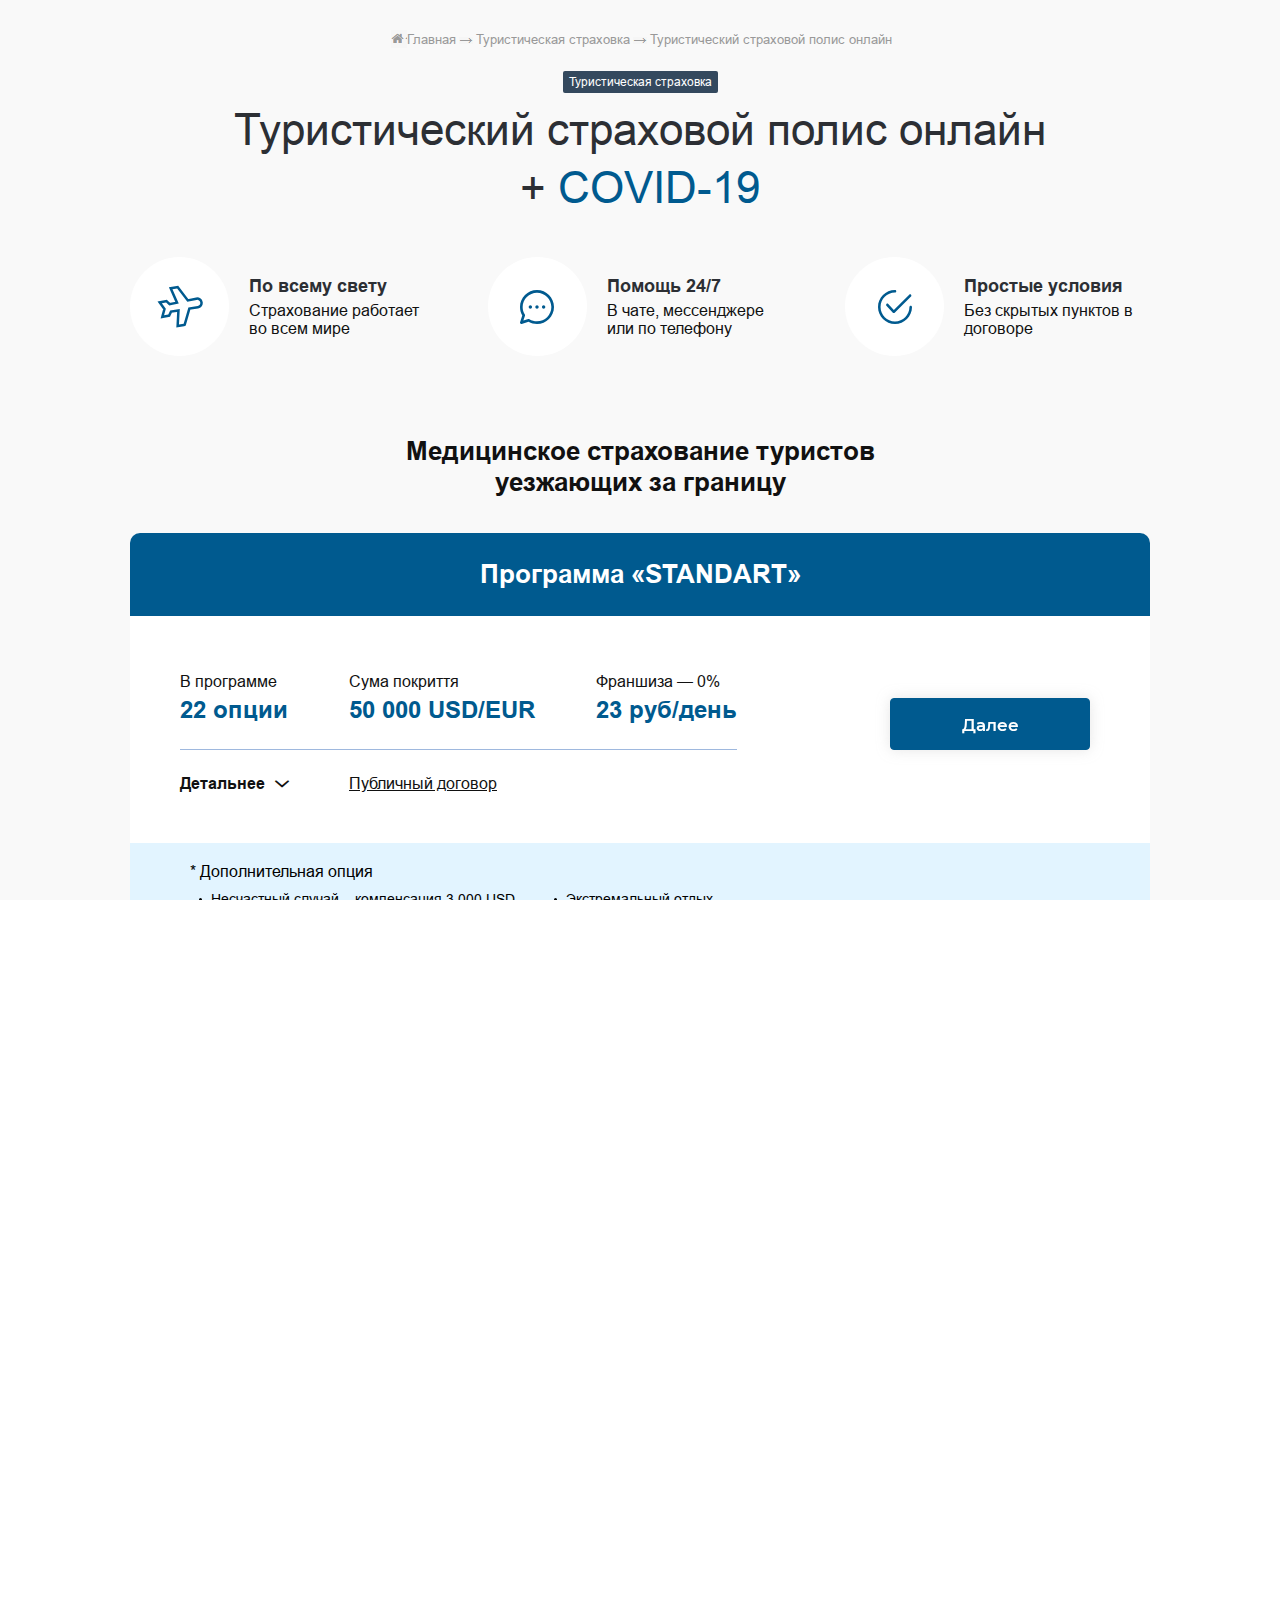
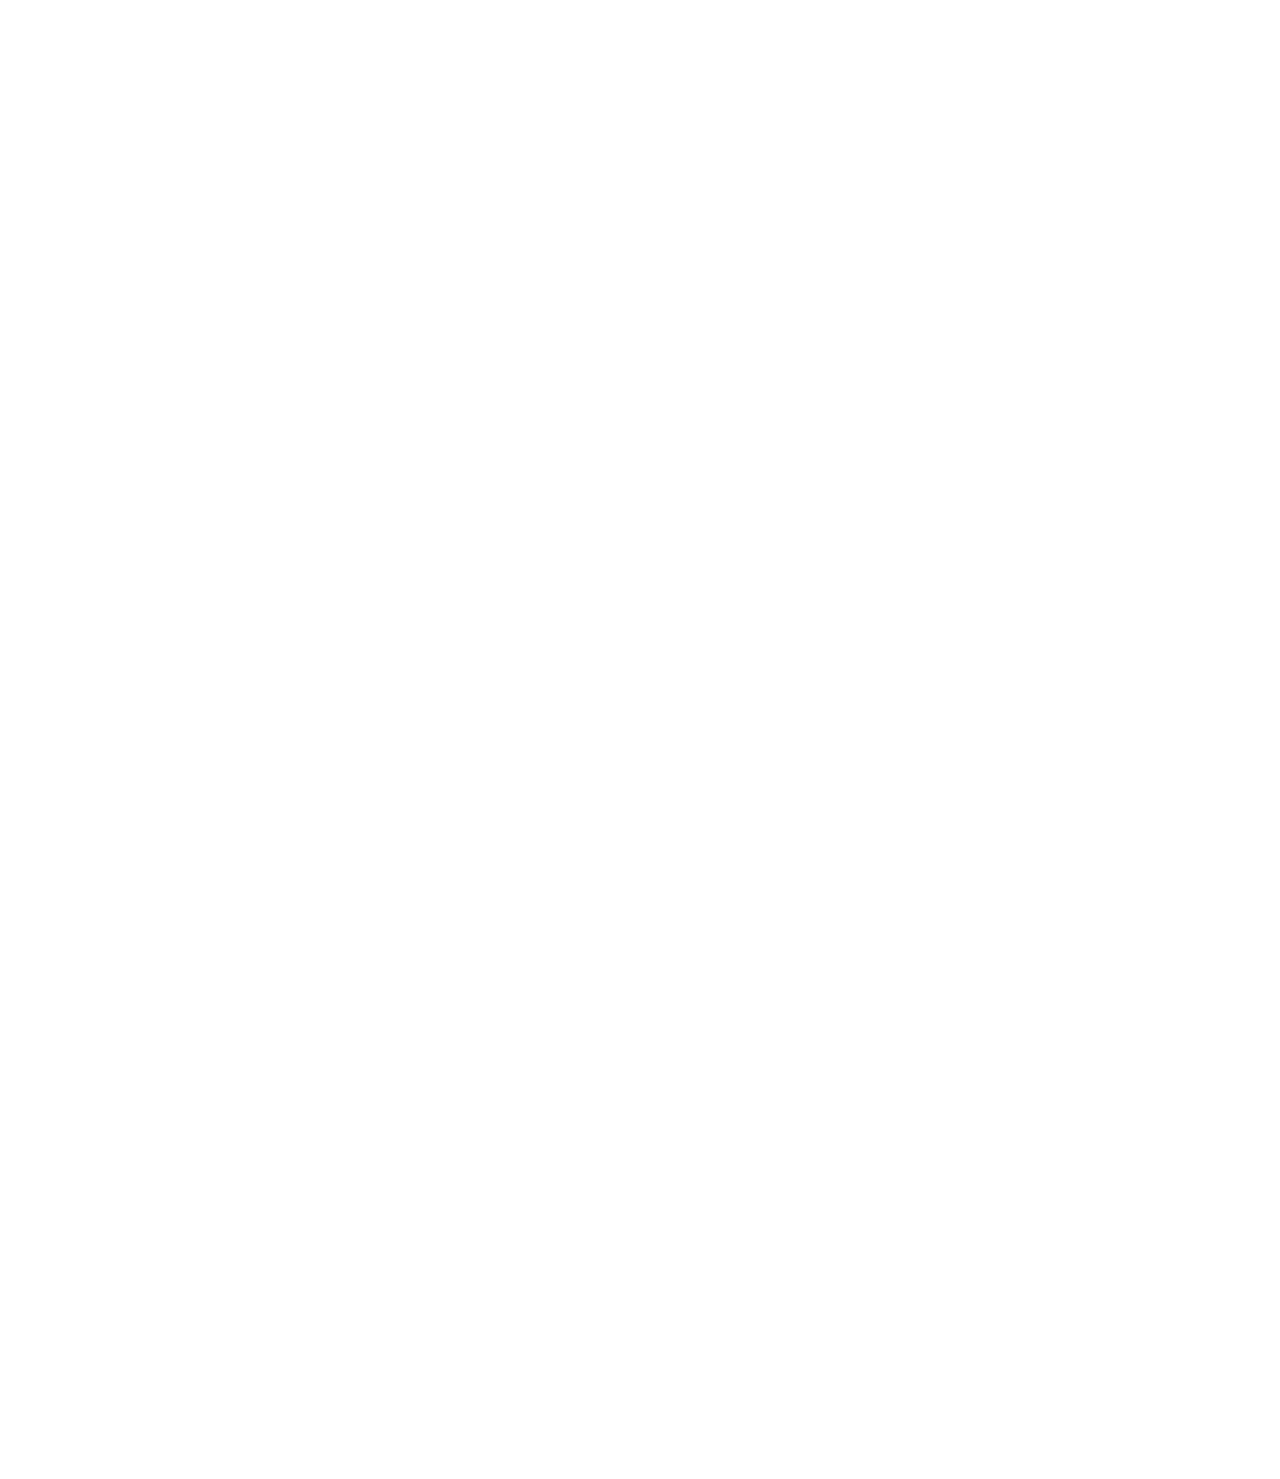
==== commit 0363265f: "for developer" ====
--- a/app/index.html
+++ b/app/index.html
@@ -5,7 +5,7 @@
 	<meta charset="UTF-8">
 	<meta name="viewport" content="width=device-width, initial-scale=1.0">
 	<title>Главная</title>
-	<link rel="stylesheet" href="css/style.min.css">
+	<link rel="stylesheet" href="css/style.css">
 </head>
 
 <body>
--- a/app/css/style.css
+++ b/app/css/style.css
@@ -0,0 +1,2846 @@
+html {
+   -webkit-box-sizing: border-box;
+   box-sizing: border-box;
+}
+*,
+*::after,
+*::before {
+   -webkit-box-sizing: inherit;
+   box-sizing: inherit;
+}
+ul[class],
+ol[class] {
+   padding: 0;
+}
+body,
+h1,
+h2,
+h3,
+h4,
+h5,
+h6,
+p,
+ul,
+ol,
+li,
+figure,
+figcaption,
+blockquote,
+dl,
+dd {
+   margin: 0;
+}
+ul[class] {
+   list-style: none;
+}
+img {
+   max-width: 100%;
+   display: block;
+}
+input,
+button,
+textarea,
+select {
+   font: inherit;
+   outline: none;
+}
+a {
+   text-decoration: none;
+   color: inherit;
+}
+a :focus {
+   outline: none;
+   text-decoration: none;
+   color: inherit;
+}
+button,
+input {
+   border: unset;
+}
+input,
+textarea {
+   border: unset;
+   background: transparent;
+}
+button {
+   background: transparent;
+   padding: unset;
+   cursor: pointer;
+}
+@font-face {
+   font-family: "Montserrat";
+   src: url("../fonts/Montserrat-Regular.woff2") format("woff2"), url("../fonts/Montserrat-Regular.woff") format("woff");
+   font-weight: normal;
+   font-style: normal;
+   font-display: swap;
+}
+@font-face {
+   font-family: "Montserrat";
+   src: url("../fonts/Montserrat-SemiBold.woff2") format("woff2"),
+      url("../fonts/Montserrat-SemiBold.woff") format("woff");
+   font-weight: 600;
+   font-style: normal;
+   font-display: swap;
+}
+@font-face {
+   font-family: "Montserrat";
+   src: url("../fonts/Montserrat-Bold.woff2") format("woff2"), url("../fonts/Montserrat-Bold.woff") format("woff");
+   font-weight: bold;
+   font-style: normal;
+   font-display: swap;
+}
+@font-face {
+   font-family: "Arial";
+   src: url("../fonts/ArialMT.woff2") format("woff2"), url("../fonts/ArialMT.woff") format("woff");
+   font-weight: normal;
+   font-style: normal;
+   font-display: swap;
+}
+@font-face {
+   font-family: "Montserrat";
+   src: url("../fonts/Montserrat-Medium.woff2") format("woff2"), url("../fonts/Montserrat-Medium.woff") format("woff");
+   font-weight: 500;
+   font-style: normal;
+   font-display: swap;
+}
+@font-face {
+   font-family: "Arial";
+   src: url("../fonts/Arial-BoldMT.woff2") format("woff2"), url("../fonts/Arial-BoldMT.woff") format("woff");
+   font-weight: bold;
+   font-style: normal;
+   font-display: swap;
+}
+@font-face {
+   font-family: "icon";
+   src: url("../fonts/icon/fonts/icon.ttf?ek82yn") format("truetype"),
+      url("../fonts/icon/fonts/icon.woff?ek82yn") format("woff"),
+      url("../fonts/icon/fonts/icon.svg?ek82yn#icon") format("svg");
+   font-weight: normal;
+   font-style: normal;
+   font-display: block;
+}
+.icon {
+   font-family: "icon" !important;
+   speak: never;
+   font-style: normal;
+   font-weight: normal;
+   font-variant: normal;
+   text-transform: none;
+   line-height: 1;
+   -webkit-font-smoothing: antialiased;
+   -moz-osx-font-smoothing: grayscale;
+}
+.icon-close:before {
+   content: "";
+}
+.icon-info:before {
+   content: "";
+}
+.icon-calendar:before {
+   content: "";
+}
+.icon-check:before {
+   content: "";
+}
+.icon-triangle-down:before {
+   content: "";
+}
+.icon-triangle-left:before {
+   content: "";
+}
+.icon-triangle-right:before {
+   content: "";
+}
+[data-simplebar] {
+   position: relative;
+   -webkit-box-orient: vertical;
+   -webkit-box-direction: normal;
+   -ms-flex-direction: column;
+   flex-direction: column;
+   -ms-flex-wrap: wrap;
+   flex-wrap: wrap;
+   -webkit-box-pack: start;
+   -ms-flex-pack: start;
+   justify-content: flex-start;
+   -ms-flex-line-pack: start;
+   align-content: flex-start;
+   -webkit-box-align: start;
+   -ms-flex-align: start;
+   align-items: flex-start;
+}
+.simplebar-wrapper {
+   overflow: hidden;
+   width: inherit;
+   height: inherit;
+   max-width: inherit;
+   max-height: inherit;
+}
+.simplebar-mask {
+   direction: inherit;
+   position: absolute;
+   overflow: hidden;
+   padding: 0;
+   margin: 0;
+   left: 0;
+   top: 0;
+   bottom: 0;
+   right: 0;
+   width: auto !important;
+   height: auto !important;
+   z-index: 0;
+}
+.simplebar-offset {
+   direction: inherit !important;
+   -webkit-box-sizing: inherit !important;
+   box-sizing: inherit !important;
+   resize: none !important;
+   position: absolute;
+   top: 0;
+   left: 0;
+   bottom: 0;
+   right: 0;
+   padding: 0;
+   margin: 0;
+   -webkit-overflow-scrolling: touch;
+}
+.simplebar-content-wrapper {
+   direction: inherit;
+   -webkit-box-sizing: border-box !important;
+   box-sizing: border-box !important;
+   position: relative;
+   display: block;
+   height: 100%;
+   width: auto;
+   max-width: 100%;
+   max-height: 100%;
+   scrollbar-width: none;
+   -ms-overflow-style: none;
+}
+.simplebar-content-wrapper::-webkit-scrollbar,
+.simplebar-hide-scrollbar::-webkit-scrollbar {
+   width: 0;
+   height: 0;
+}
+.simplebar-content:before,
+.simplebar-content:after {
+   content: " ";
+   display: table;
+}
+.simplebar-placeholder {
+   max-height: 100%;
+   max-width: 100%;
+   width: 100%;
+   pointer-events: none;
+}
+.simplebar-height-auto-observer-wrapper {
+   -webkit-box-sizing: inherit !important;
+   box-sizing: inherit !important;
+   height: 100%;
+   width: 100%;
+   max-width: 1px;
+   position: relative;
+   float: left;
+   max-height: 1px;
+   overflow: hidden;
+   z-index: -1;
+   padding: 0;
+   margin: 0;
+   pointer-events: none;
+   -webkit-box-flex: inherit;
+   -ms-flex-positive: inherit;
+   flex-grow: inherit;
+   -ms-flex-negative: 0;
+   flex-shrink: 0;
+   -ms-flex-preferred-size: 0;
+   flex-basis: 0;
+}
+.simplebar-height-auto-observer {
+   -webkit-box-sizing: inherit;
+   box-sizing: inherit;
+   display: block;
+   opacity: 0;
+   position: absolute;
+   top: 0;
+   left: 0;
+   height: 1000%;
+   width: 1000%;
+   min-height: 1px;
+   min-width: 1px;
+   overflow: hidden;
+   pointer-events: none;
+   z-index: -1;
+}
+.simplebar-track {
+   z-index: 1;
+   position: absolute;
+   right: 0;
+   bottom: 0;
+   pointer-events: none;
+   overflow: hidden;
+}
+[data-simplebar].simplebar-dragging .simplebar-content {
+   pointer-events: none;
+   -moz-user-select: none;
+   -ms-user-select: none;
+   user-select: none;
+   -webkit-user-select: none;
+}
+[data-simplebar].simplebar-dragging .simplebar-track {
+   pointer-events: all;
+}
+.simplebar-scrollbar {
+   position: absolute;
+   left: 0;
+   right: 0;
+   min-height: 10px;
+}
+.simplebar-scrollbar:before {
+   position: absolute;
+   content: "";
+   background: #000;
+   border-radius: 7px;
+   left: 2px;
+   right: 2px;
+   opacity: 0;
+   -webkit-transition: opacity 0.2s linear;
+   -o-transition: opacity 0.2s linear;
+   transition: opacity 0.2s linear;
+}
+.simplebar-scrollbar.simplebar-visible:before {
+   opacity: 0.5;
+   -webkit-transition: opacity 0 linear;
+   -o-transition: opacity 0 linear;
+   transition: opacity 0 linear;
+}
+.simplebar-track.simplebar-vertical {
+   top: 0;
+   width: 11px;
+}
+.simplebar-track.simplebar-vertical .simplebar-scrollbar:before {
+   top: 2px;
+   bottom: 2px;
+}
+.simplebar-track.simplebar-horizontal {
+   left: 0;
+   height: 11px;
+}
+.simplebar-track.simplebar-horizontal .simplebar-scrollbar:before {
+   height: 100%;
+   left: 2px;
+   right: 2px;
+}
+.simplebar-track.simplebar-horizontal .simplebar-scrollbar {
+   right: auto;
+   left: 0;
+   top: 2px;
+   height: 7px;
+   min-height: 0;
+   min-width: 10px;
+   width: auto;
+}
+[data-simplebar-direction="rtl"] .simplebar-track.simplebar-vertical {
+   right: auto;
+   left: 0;
+}
+.hs-dummy-scrollbar-size {
+   direction: rtl;
+   position: fixed;
+   opacity: 0;
+   visibility: hidden;
+   height: 500px;
+   width: 500px;
+   overflow-y: hidden;
+   overflow-x: scroll;
+}
+.simplebar-hide-scrollbar {
+   position: fixed;
+   left: 0;
+   visibility: hidden;
+   overflow-y: scroll;
+   scrollbar-width: none;
+   -ms-overflow-style: none;
+}
+.daterangepicker {
+   position: absolute;
+   color: inherit;
+   background-color: #fff;
+   border-radius: 4px;
+   border: 1px solid #ddd;
+   width: 278px;
+   max-width: none;
+   padding: 0;
+   margin-top: 7px;
+   top: 100px;
+   left: 20px;
+   z-index: 3001;
+   display: none;
+   font-family: arial;
+   font-size: 15px;
+   line-height: 1em;
+}
+.daterangepicker:before,
+.daterangepicker:after {
+   position: absolute;
+   display: inline-block;
+   border-bottom-color: rgba(0, 0, 0, 0.2);
+   content: "";
+}
+.daterangepicker:before {
+   top: -7px;
+   border-right: 7px solid transparent;
+   border-left: 7px solid transparent;
+   border-bottom: 7px solid #ccc;
+}
+.daterangepicker:after {
+   top: -6px;
+   border-right: 6px solid transparent;
+   border-bottom: 6px solid #fff;
+   border-left: 6px solid transparent;
+}
+.daterangepicker.opensleft:before {
+   right: 9px;
+}
+.daterangepicker.opensleft:after {
+   right: 10px;
+}
+.daterangepicker.openscenter:before {
+   left: 0;
+   right: 0;
+   width: 0;
+   margin-left: auto;
+   margin-right: auto;
+}
+.daterangepicker.openscenter:after {
+   left: 0;
+   right: 0;
+   width: 0;
+   margin-left: auto;
+   margin-right: auto;
+}
+.daterangepicker.opensright:before {
+   left: 9px;
+}
+.daterangepicker.opensright:after {
+   left: 10px;
+}
+.daterangepicker.drop-up {
+   margin-top: -7px;
+}
+.daterangepicker.drop-up:before {
+   top: initial;
+   bottom: -7px;
+   border-bottom: initial;
+   border-top: 7px solid #ccc;
+}
+.daterangepicker.drop-up:after {
+   top: initial;
+   bottom: -6px;
+   border-bottom: initial;
+   border-top: 6px solid #fff;
+}
+.daterangepicker.single .daterangepicker .ranges,
+.daterangepicker.single .drp-calendar {
+   float: none;
+}
+.daterangepicker.single .drp-selected {
+   display: none;
+}
+.daterangepicker.show-calendar .drp-calendar {
+   display: block;
+}
+.daterangepicker.show-calendar .drp-buttons {
+   display: block;
+}
+.daterangepicker.auto-apply .drp-buttons {
+   display: none;
+}
+.daterangepicker .drp-calendar {
+   display: none;
+   max-width: 270px;
+}
+.daterangepicker .drp-calendar.left {
+   padding: 8px 0 8px 8px;
+}
+.daterangepicker .drp-calendar.right {
+   padding: 8px;
+}
+.daterangepicker .drp-calendar.single .calendar-table {
+   border: none;
+}
+.daterangepicker .calendar-table .next span,
+.daterangepicker .calendar-table .prev span {
+   color: #fff;
+   border: solid #000;
+   border-width: 0 2px 2px 0;
+   border-radius: 0;
+   display: inline-block;
+   padding: 3px;
+}
+.daterangepicker .calendar-table .next span {
+   -ms-transform: rotate(-45deg);
+   transform: rotate(-45deg);
+   -webkit-transform: rotate(-45deg);
+}
+.daterangepicker .calendar-table .prev span {
+   -ms-transform: rotate(135deg);
+   transform: rotate(135deg);
+   -webkit-transform: rotate(135deg);
+}
+.daterangepicker .calendar-table th,
+.daterangepicker .calendar-table td {
+   white-space: nowrap;
+   text-align: center;
+   vertical-align: middle;
+   min-width: 32px;
+   width: 32px;
+   height: 24px;
+   line-height: 24px;
+   font-size: 12px;
+   border-radius: 4px;
+   border: 1px solid transparent;
+   white-space: nowrap;
+   cursor: pointer;
+}
+.daterangepicker .calendar-table {
+   border: 1px solid #fff;
+   border-radius: 4px;
+   background-color: #fff;
+}
+.daterangepicker .calendar-table table {
+   width: 100%;
+   margin: 0;
+   border-spacing: 0;
+   border-collapse: collapse;
+}
+.daterangepicker td.available:hover,
+.daterangepicker th.available:hover {
+   background-color: #eee;
+   border-color: transparent;
+   color: inherit;
+}
+.daterangepicker td.week,
+.daterangepicker th.week {
+   font-size: 80%;
+   color: #ccc;
+}
+.daterangepicker td.off,
+.daterangepicker td.off.in-range,
+.daterangepicker td.off.start-date,
+.daterangepicker td.off.end-date {
+   background-color: #fff;
+   border-color: transparent;
+   color: #999;
+}
+.daterangepicker td.in-range {
+   background-color: #ebf4f8;
+   border-color: transparent;
+   color: #000;
+   border-radius: 0;
+}
+.daterangepicker td.start-date {
+   border-radius: 4px 0 0 4px;
+}
+.daterangepicker td.end-date {
+   border-radius: 0 4px 4px 0;
+}
+.daterangepicker td.start-date.end-date {
+   border-radius: 4px;
+}
+.daterangepicker td.active,
+.daterangepicker td.active:hover {
+   background-color: #357ebd;
+   border-color: transparent;
+   color: #fff;
+}
+.daterangepicker th.month {
+   width: auto;
+}
+.daterangepicker td.disabled,
+.daterangepicker option.disabled {
+   color: #999;
+   cursor: not-allowed;
+   text-decoration: line-through;
+}
+.daterangepicker select.monthselect,
+.daterangepicker select.yearselect {
+   font-size: 12px;
+   padding: 1px;
+   height: auto;
+   margin: 0;
+   cursor: default;
+}
+.daterangepicker select.monthselect {
+   margin-right: 2%;
+   width: 56%;
+}
+.daterangepicker select.yearselect {
+   width: 40%;
+}
+.daterangepicker select.hourselect,
+.daterangepicker select.minuteselect,
+.daterangepicker select.secondselect,
+.daterangepicker select.ampmselect {
+   width: 50px;
+   margin: 0 auto;
+   background: #eee;
+   border: 1px solid #eee;
+   padding: 2px;
+   outline: 0;
+   font-size: 12px;
+}
+.daterangepicker .calendar-time {
+   text-align: center;
+   margin: 4px auto 0;
+   line-height: 30px;
+   position: relative;
+}
+.daterangepicker .calendar-time select.disabled {
+   color: #ccc;
+   cursor: not-allowed;
+}
+.daterangepicker .drp-buttons {
+   clear: both;
+   text-align: right;
+   padding: 8px;
+   border-top: 1px solid #ddd;
+   display: none;
+   line-height: 12px;
+   vertical-align: middle;
+}
+.daterangepicker .drp-selected {
+   display: inline-block;
+   font-size: 12px;
+   padding-right: 8px;
+}
+.daterangepicker .drp-buttons .btn {
+   margin-left: 8px;
+   font-size: 12px;
+   font-weight: 700;
+   padding: 4px 8px;
+}
+.daterangepicker.show-ranges.single.rtl .drp-calendar.left {
+   border-right: 1px solid #ddd;
+}
+.daterangepicker.show-ranges.single.ltr .drp-calendar.left {
+   border-left: 1px solid #ddd;
+}
+.daterangepicker.show-ranges.rtl .drp-calendar.right {
+   border-right: 1px solid #ddd;
+}
+.daterangepicker.show-ranges.ltr .drp-calendar.left {
+   border-left: 1px solid #ddd;
+}
+.daterangepicker .ranges {
+   float: none;
+   text-align: left;
+   margin: 0;
+}
+.daterangepicker.show-calendar .ranges {
+   margin-top: 8px;
+}
+.daterangepicker .ranges ul {
+   list-style: none;
+   margin: 0 auto;
+   padding: 0;
+   width: 100%;
+}
+.daterangepicker .ranges li {
+   font-size: 12px;
+   padding: 8px 12px;
+   cursor: pointer;
+}
+.daterangepicker .ranges li:hover {
+   background-color: #eee;
+}
+.daterangepicker .ranges li.active {
+   background-color: #08c;
+   color: #fff;
+}
+@media (min-width: 564px) {
+   .daterangepicker {
+      width: auto;
+   }
+   .daterangepicker .ranges ul {
+      width: 140px;
+   }
+   .daterangepicker.single .ranges ul {
+      width: 100%;
+   }
+   .daterangepicker.single .drp-calendar.left {
+      clear: none;
+   }
+   .daterangepicker.single .ranges,
+   .daterangepicker.single .drp-calendar {
+      float: left;
+   }
+   .daterangepicker {
+      direction: ltr;
+      text-align: left;
+   }
+   .daterangepicker .drp-calendar.left {
+      clear: left;
+      margin-right: 0;
+   }
+   .daterangepicker .drp-calendar.left .calendar-table {
+      border-right: none;
+      border-top-right-radius: 0;
+      border-bottom-right-radius: 0;
+   }
+   .daterangepicker .drp-calendar.right {
+      margin-left: 0;
+   }
+   .daterangepicker .drp-calendar.right .calendar-table {
+      border-left: none;
+      border-top-left-radius: 0;
+      border-bottom-left-radius: 0;
+   }
+   .daterangepicker .drp-calendar.left .calendar-table {
+      padding-right: 8px;
+   }
+   .daterangepicker .ranges,
+   .daterangepicker .drp-calendar {
+      float: left;
+   }
+}
+@media (min-width: 730px) {
+   .daterangepicker .ranges {
+      width: auto;
+      float: left;
+   }
+   .daterangepicker.rtl .ranges {
+      float: right;
+   }
+   .daterangepicker .drp-calendar.left {
+      clear: none !important;
+   }
+}
+.item-banner__img,
+.form-policy-step__num,
+.timer,
+.timer__time {
+   display: -webkit-box;
+   display: -ms-flexbox;
+   display: flex;
+   -webkit-box-pack: center;
+   -ms-flex-pack: center;
+   justify-content: center;
+   -webkit-box-align: center;
+   -ms-flex-align: center;
+   align-items: center;
+}
+.h1 {
+   font-size: 44px;
+   color: #2c2f34;
+   line-height: 1.32;
+}
+@media (max-width: 575.98px) {
+   .h1 {
+      font-size: 28px;
+      font-weight: normal;
+   }
+}
+.h2 {
+   font-weight: bold;
+   font-size: 26px;
+}
+@media (max-width: 575.98px) {
+   .h2 {
+      font-size: 21px;
+      line-height: 1.43;
+   }
+}
+.h3 {
+   font-weight: bold;
+   font-size: 24px;
+}
+.h4 {
+   font-size: 18px;
+   font-weight: bold;
+}
+@media (max-width: 575.98px) {
+   .h4 {
+      font-size: 16px;
+   }
+}
+.h5 {
+   font-size: 14px;
+}
+.h6 {
+   font-size: 12px;
+}
+html,
+body {
+   height: 100%;
+   font-family: "Arial";
+   font-weight: normal;
+   font-style: normal;
+   font-size: 16px;
+   color: #111;
+   overflow-x: hidden;
+}
+@media (max-width: 575.98px) {
+   html,
+   body {
+      font-size: 14px;
+   }
+}
+textarea {
+   resize: none;
+}
+.wrapper {
+   display: -webkit-box;
+   display: -ms-flexbox;
+   display: flex;
+   -webkit-box-orient: vertical;
+   -webkit-box-direction: normal;
+   -ms-flex-direction: column;
+   flex-direction: column;
+   min-height: 100%;
+}
+.main {
+   -webkit-box-flex: 1;
+   -ms-flex: 1 0 auto;
+   flex: 1 0 auto;
+   position: relative;
+   background: #f9f9f9;
+}
+.footer {
+   -webkit-box-flex: 0;
+   -ms-flex: 0 0 auto;
+   flex: 0 0 auto;
+}
+.container {
+   max-width: 1050px;
+   margin: 0 auto;
+   padding: 0px 15px;
+   height: 100%;
+}
+input,
+textarea {
+   -webkit-appearance: none;
+   -moz-appearance: none;
+   appearance: none;
+   outline: none;
+}
+.breadcrumbs {
+   width: -webkit-max-content;
+   width: -moz-max-content;
+   width: max-content;
+   max-width: 100%;
+   margin: 32px auto 24px;
+   display: -webkit-box;
+   display: -ms-flexbox;
+   display: flex;
+   -webkit-box-align: center;
+   -ms-flex-align: center;
+   align-items: center;
+   -webkit-box-pack: center;
+   -ms-flex-pack: center;
+   justify-content: center;
+   -ms-flex-wrap: wrap;
+   flex-wrap: wrap;
+   row-gap: 5px;
+}
+@media (max-width: 575.98px) {
+   .breadcrumbs {
+      margin-top: 17px;
+   }
+}
+.breadcrumbs__link {
+   -webkit-box-flex: 0;
+   -ms-flex: none;
+   flex: none;
+   font-size: 13px;
+   line-height: 15px;
+   color: #999999;
+   position: relative;
+}
+.breadcrumbs__link:first-child {
+   padding-left: 18px;
+}
+.breadcrumbs__link:first-child::before {
+   content: "";
+   position: absolute;
+   top: -2px;
+   left: 2px;
+   width: 16px;
+   height: 18px;
+   background: url("../images/icon-house.png");
+}
+.breadcrumbs__link:not(:first-child) {
+   padding-left: 20px;
+}
+.breadcrumbs__link:not(:first-child)::before {
+   content: "";
+   position: absolute;
+   top: 5px;
+   left: 3px;
+   width: 14px;
+   height: 7px;
+   background: url("../images/icon-arrow-right.png");
+}
+.input {
+   width: 100%;
+   font-size: 16px;
+   height: 41.4px;
+}
+.input::-webkit-input-placeholder {
+   color: #b1b1b1;
+}
+.input::-moz-placeholder {
+   color: #b1b1b1;
+}
+.input:-ms-input-placeholder {
+   color: #b1b1b1;
+}
+.input::-ms-input-placeholder {
+   color: #b1b1b1;
+}
+.input::placeholder {
+   color: #b1b1b1;
+}
+.input,
+.input .select__head {
+   padding: 11px 16px 11px 0;
+   border-bottom: 1px solid #dddddd;
+}
+.input__block {
+   position: relative;
+}
+.input__block--error .input {
+   color: #f40000;
+}
+.input__block--error .input__error {
+   display: block;
+}
+.input__block--success .input {
+   color: #009229;
+}
+.input__block--success .input__box .icon-check {
+   display: block;
+}
+.input__box {
+   position: relative;
+}
+.input__icon-success {
+   position: absolute;
+   -webkit-transform: translateY(-50%);
+   -ms-transform: translateY(-50%);
+   transform: translateY(-50%);
+   top: 50%;
+   right: 0;
+   font-size: 19px;
+   color: #009229;
+   display: none;
+}
+.input__error {
+   position: absolute;
+   left: 0;
+   top: calc(100% + 4px);
+   display: none;
+   color: #f40000;
+}
+.select {
+   position: relative;
+}
+.select.open .select__body {
+   display: block;
+}
+.select.open .select__icon.icon-triangle-down {
+   -webkit-transform: rotate(-180deg);
+   -ms-transform: rotate(-180deg);
+   transform: rotate(-180deg);
+}
+.select__head {
+   height: 41.4px;
+   font-size: 16px;
+   cursor: pointer;
+   display: -webkit-box;
+   display: -ms-flexbox;
+   display: flex;
+   -webkit-box-pack: justify;
+   -ms-flex-pack: justify;
+   justify-content: space-between;
+   -webkit-box-align: center;
+   -ms-flex-align: center;
+   align-items: center;
+   padding: 11px 16px 11px 0;
+   border-bottom: 1px solid #dddddd;
+}
+.select__head--calendar {
+   position: relative;
+   padding: unset;
+}
+.select__head--calendar .daterange-input {
+   padding: 11px 30px 11px 0;
+   width: 100%;
+}
+.select__head--calendar .daterange-input::-webkit-input-placeholder {
+   color: #b1b1b1;
+}
+.select__head--calendar .daterange-input::-moz-placeholder {
+   color: #b1b1b1;
+}
+.select__head--calendar .daterange-input:-ms-input-placeholder {
+   color: #b1b1b1;
+}
+.select__head--calendar .daterange-input::-ms-input-placeholder {
+   color: #b1b1b1;
+}
+.select__head--calendar .daterange-input::placeholder {
+   color: #b1b1b1;
+}
+.select__head--calendar .icon {
+   position: absolute;
+   -webkit-transform: translateY(-50%);
+   -ms-transform: translateY(-50%);
+   transform: translateY(-50%);
+   top: 50%;
+   right: 16px;
+   pointer-events: none;
+}
+.select__placeholder {
+   color: #b1b1b1;
+}
+.select__placeholder.active {
+   color: #111;
+}
+.select__icon {
+   color: #b1b1b1;
+   font-size: 15px;
+}
+.select__icon.icon-calendar {
+   font-size: 18px;
+   margin-right: -2px;
+}
+.select__body {
+   position: absolute;
+   right: 0;
+   left: 0;
+   top: calc(100% - 1px);
+   z-index: 20;
+   background: #005a8f;
+   color: #fff;
+   border-radius: 0 0 10px 10px;
+   padding: 10px 20px 10px;
+   max-height: 380px;
+   display: -webkit-box;
+   display: -ms-flexbox;
+   display: flex;
+   -webkit-box-orient: vertical;
+   -webkit-box-direction: normal;
+   -ms-flex-direction: column;
+   flex-direction: column;
+   display: none;
+   overflow: hidden;
+   -webkit-box-shadow: 0px 5px 25px rgba(208, 208, 208, 0.25);
+   box-shadow: 0px 5px 25px rgba(208, 208, 208, 0.25);
+}
+.select__block {
+   padding: 12px 0;
+   position: relative;
+   display: -webkit-box;
+   display: -ms-flexbox;
+   display: flex;
+   -webkit-box-orient: vertical;
+   -webkit-box-direction: normal;
+   -ms-flex-direction: column;
+   flex-direction: column;
+   -webkit-box-flex: 1;
+   -ms-flex: 1 1 auto;
+   flex: 1 1 auto;
+}
+.select__block:not(:last-child)::after {
+   content: "";
+   position: absolute;
+   -webkit-transform: translateX(-50%);
+   -ms-transform: translateX(-50%);
+   transform: translateX(-50%);
+   left: 50%;
+   bottom: 0;
+   width: 195px;
+   height: 1px;
+   background: #fff;
+}
+.select__item {
+   font-size: 16px;
+   cursor: pointer;
+   padding: 8px 0;
+   text-align: center;
+}
+.search-small {
+   -webkit-box-flex: 0;
+   -ms-flex: 0 0 auto;
+   flex: 0 0 auto;
+   padding: 10px;
+   text-align: center;
+   background: #fff;
+   border-radius: 3px;
+   margin-bottom: 14px;
+   font-size: 16px;
+}
+.search-small::-webkit-input-placeholder {
+   color: #dddddd;
+}
+.search-small::-moz-placeholder {
+   color: #dddddd;
+}
+.search-small:-ms-input-placeholder {
+   color: #dddddd;
+}
+.search-small::-ms-input-placeholder {
+   color: #dddddd;
+}
+.search-small::placeholder {
+   color: #dddddd;
+}
+.search-small__container {
+   overflow: hidden;
+}
+.search-small__wrapper {
+   max-height: 200px;
+   -webkit-box-flex: 1;
+   -ms-flex: 1 1 auto;
+   flex: 1 1 auto;
+   overflow-y: auto;
+}
+.search-small__wrapper p {
+   display: none;
+}
+.search-small__wrapper p.show {
+   display: block;
+}
+.checkbox__block.active .checkbox__text {
+   color: #111;
+}
+.checkbox__box {
+   cursor: pointer;
+   display: -webkit-box;
+   display: -ms-flexbox;
+   display: flex;
+   -webkit-box-align: center;
+   -ms-flex-align: center;
+   align-items: center;
+}
+.checkbox__text {
+   color: #b1b1b1;
+}
+.checkbox__input {
+   display: none;
+   margin-top: 12px;
+   margin-bottom: 5px;
+}
+.checkbox {
+   position: relative;
+}
+.checkbox__none,
+.radio__none {
+   position: absolute;
+   width: 1px;
+   height: 1px;
+   overflow: hidden;
+   clip: rect(0 0 0 0);
+}
+.checkbox__style {
+   display: block;
+   cursor: pointer;
+   width: 15px;
+   height: 15px;
+   border: 1.13263px solid #dddddd;
+   margin-right: 10px;
+   border-radius: 2.26525px;
+}
+.checkbox__none:checked + .checkbox__style {
+   background: url("../images/svg-icons/check.svg") 2px 2px/9px 8px no-repeat;
+}
+.radio__style {
+   position: relative;
+   display: block;
+   cursor: pointer;
+}
+.radio__none:checked + .radio__style::before {
+   content: " ";
+}
+.simplebar-track.simplebar-vertical {
+   background: #ccc9c9;
+   border-radius: 18px;
+   width: 5px;
+}
+.simplebar-scrollbar:before {
+   position: absolute;
+   content: "";
+   background: #ffffff;
+   border-radius: 18px;
+   left: 0;
+   right: 0;
+   width: 5px;
+   opacity: 1;
+}
+#popup-type-of-rest__list .simplebar-track.simplebar-vertical {
+   background: #c4c4c4;
+}
+#popup-type-of-rest__list .simplebar-scrollbar:before {
+   background: #005a8f;
+}
+.daterangepicker.show-calendar .drp-calendar.right {
+   display: none;
+}
+.daterangepicker.openscenter:after {
+   display: none;
+}
+.daterangepicker.openscenter:before {
+   display: none;
+}
+.available.off {
+   display: table-cell !important;
+}
+.daterangepicker .drp-calendar {
+   width: 100%;
+   max-width: unset;
+   background: #ffffff;
+   -webkit-box-shadow: 0px 5px 25px rgba(208, 208, 208, 0.25);
+   box-shadow: 0px 5px 25px rgba(208, 208, 208, 0.25);
+   border-radius: 14px;
+   overflow: hidden;
+}
+.daterangepicker .drp-calendar.left th.month {
+   font-size: 16px;
+   font-family: "Arial";
+   font-weight: 400;
+   color: #5a5a5a;
+}
+.daterangepicker .calendar-table td {
+   font-size: 14px;
+   line-height: 18px;
+   font-weight: 400;
+   letter-spacing: 0.04em;
+   font-family: "Arial";
+   color: #5a5a5a;
+   width: unset;
+   height: unset;
+}
+.daterangepicker .drp-calendar.left {
+   padding: 20px 82px;
+   padding: 0;
+}
+@media (min-width: 564px) {
+   .daterangepicker .drp-calendar.left .calendar-table {
+      padding-right: unset;
+   }
+   .daterangepicker {
+      width: 100%;
+   }
+}
+.daterangepicker {
+   width: 100%;
+   position: absolute;
+   color: inherit;
+   background-color: #fff;
+   margin-left: -2px;
+   border-radius: 0;
+   border: unset;
+}
+.daterangepicker .drp-calendar.left .calendar-table {
+   font-family: "Arial";
+   display: -webkit-box;
+   display: -ms-flexbox;
+   display: flex;
+   -webkit-box-pack: center;
+   -ms-flex-pack: center;
+   justify-content: center;
+   -webkit-box-align: center;
+   -ms-flex-align: center;
+   align-items: center;
+   width: 100%;
+   padding-top: 11px;
+   padding-bottom: 14px;
+}
+.daterangepicker td.start-date.end-date {
+   background: #005a8f;
+   border-radius: 3px;
+   border: none;
+}
+.daterangepicker td.start-date {
+   background: #005a8f;
+   border-radius: 3px;
+   border: none;
+   position: relative;
+}
+.daterangepicker td.active,
+.daterangepicker td.active:hover {
+   color: #fff;
+   border-radius: 3px;
+   background: #005a8f;
+}
+.daterangepicker td.weekend.available {
+   color: #005a8f;
+}
+.daterangepicker td.in-range {
+   background: #f1f1f1;
+}
+.daterangepicker td.in-range.active {
+   background: #005a8f;
+   color: #fff;
+}
+.daterangepicker td.ends {
+   color: #e2e2e2;
+}
+.daterangepicker td.ends.weekend {
+   color: rgba(90, 168, 235, 0.5);
+}
+.table-condensed thead tr:first-child {
+   position: relative;
+}
+.daterangepicker .calendar-table .next,
+.daterangepicker .calendar-table .prev {
+   position: absolute;
+   z-index: 30004;
+   -webkit-transform: translateY(-50%);
+   -ms-transform: translateY(-50%);
+   transform: translateY(-50%);
+   top: 50%;
+}
+.daterangepicker .calendar-table .next {
+   right: 35px;
+}
+.daterangepicker .calendar-table .prev {
+   left: 35px;
+}
+.daterangepicker .calendar-table .next span,
+.daterangepicker .calendar-table .prev span {
+   border-color: #005a8f;
+   position: relative;
+   bottom: 2px;
+}
+.daterangepicker .calendar-table table {
+   width: 250px;
+   border-collapse: separate;
+   border-spacing: 0 6px;
+   height: 150px;
+}
+.off {
+   display: table-cell !important;
+}
+input {
+   -webkit-box-sizing: border-box;
+   box-sizing: border-box;
+}
+.daterangepicker .calendar-table th {
+   color: #5a5a5a;
+   font-family: "Montserrat";
+}
+.daterangepicker:after,
+.daterangepicker:before {
+   display: none;
+}
+.daterangepicker .calendar-table td.today {
+   position: relative;
+}
+.archon {
+   opacity: 0;
+   pointer-events: none;
+   position: absolute;
+   top: -10vh;
+}
+.btn {
+   display: block;
+   font-family: "Montserrat";
+   padding: 14px;
+   border: 1px solid;
+   -webkit-box-sizing: border-box;
+   box-sizing: border-box;
+   -webkit-filter: drop-shadow(0px 0px 7px rgba(155, 155, 155, 0.25));
+   filter: drop-shadow(0px 0px 7px rgba(155, 155, 155, 0.25));
+   border-radius: 4px;
+   width: 100%;
+   font-weight: 600;
+   font-size: 17.251px;
+   line-height: 23px;
+   height: 52px;
+   -webkit-transition: 0.25s ease-out;
+   -o-transition: 0.25s ease-out;
+   transition: 0.25s ease-out;
+   text-align: center;
+}
+.btn-primary {
+   color: #fff;
+   background: #005a8f;
+   border-color: #005a8f;
+}
+.btn-secondary {
+   border-color: #fff;
+   color: #fff;
+}
+.btn-secondary.active {
+   color: #005a8f;
+   background: #fff;
+}
+.btn-transparent {
+   border-color: transparent;
+   color: #005a8f;
+}
+.popup-type-of-rest {
+   display: none;
+   position: fixed;
+   top: 0;
+   left: 0;
+   z-index: 99999;
+   width: 100%;
+   height: 100vh;
+}
+.popup-type-of-rest__body {
+   background: rgba(0, 0, 0, 0.5);
+   width: 100%;
+   height: 100%;
+   display: -webkit-box;
+   display: -ms-flexbox;
+   display: flex;
+   -webkit-box-align: center;
+   -ms-flex-align: center;
+   align-items: center;
+   -webkit-box-pack: center;
+   -ms-flex-pack: center;
+   justify-content: center;
+}
+.popup-type-of-rest .popup-close {
+   position: absolute;
+   top: 20px;
+   right: 20px;
+   font-size: 18px;
+}
+.popup-type-of-rest__content {
+   height: calc(100% - 80px);
+   position: relative;
+   background: #fff;
+   border-radius: 10px;
+   max-width: 1115px;
+   width: 100%;
+   margin: 40px 30px;
+   padding: 95px 10px 70px 60px;
+}
+@media (max-width: 991.98px) {
+   .popup-type-of-rest__content {
+      padding-left: 40px;
+   }
+}
+@media (max-width: 575.98px) {
+   .popup-type-of-rest__content {
+      margin: 40px 20px;
+      padding: 50px 10px 25px 15px;
+   }
+}
+.popup-type-of-rest__wrapper {
+   height: 100%;
+   overflow-y: auto;
+   padding-right: 32px;
+}
+@media (max-width: 575.98px) {
+   .popup-type-of-rest__wrapper {
+      padding-right: 5px;
+   }
+}
+.popup-type-of-rest__block {
+   width: 100%;
+   overflow: hidden;
+}
+.popup-type-of-rest__block:not(:last-child) {
+   margin-bottom: 25px;
+}
+.popup-type-of-rest__block--calm-rest .popup-type-of-rest__column:nth-child(1) {
+   width: 24%;
+}
+.popup-type-of-rest__block--calm-rest .popup-type-of-rest__column:nth-child(2) {
+   width: 18%;
+}
+.popup-type-of-rest__block--calm-rest .popup-type-of-rest__column:nth-child(3) {
+   width: 15%;
+}
+.popup-type-of-rest__block--calm-rest .popup-type-of-rest__column:nth-child(4) {
+   width: 43%;
+}
+.popup-type-of-rest__block--extreme-vacation .popup-type-of-rest__column:nth-child(1) {
+   width: 24%;
+}
+.popup-type-of-rest__block--extreme-vacation .popup-type-of-rest__column:nth-child(2) {
+   width: 23%;
+}
+.popup-type-of-rest__block--extreme-vacation .popup-type-of-rest__column:nth-child(3) {
+   width: 25%;
+}
+.popup-type-of-rest__block--extreme-vacation .popup-type-of-rest__column:nth-child(4) {
+   width: 28%;
+}
+.popup-type-of-rest__block--professional-sports .popup-type-of-rest__list {
+   max-height: 180px;
+}
+.popup-type-of-rest__title {
+   margin-bottom: 15px;
+}
+@media (max-width: 575.98px) {
+   .popup-type-of-rest__title {
+      margin-bottom: 10px;
+   }
+}
+.popup-type-of-rest__descr {
+   line-height: 1.4;
+   margin-bottom: 15px;
+   max-width: 818px;
+}
+@media (max-width: 575.98px) {
+   .popup-type-of-rest__descr {
+      margin-bottom: 5px;
+   }
+}
+.popup-type-of-rest__list {
+   width: 100%;
+   display: -webkit-box;
+   display: -ms-flexbox;
+   display: flex;
+}
+@media (max-width: 991.98px) {
+   .popup-type-of-rest__list {
+      -webkit-box-orient: vertical;
+      -webkit-box-direction: normal;
+      -ms-flex-direction: column;
+      flex-direction: column;
+   }
+}
+@media (max-width: 991.98px) {
+   .popup-type-of-rest__column {
+      width: 100% !important;
+   }
+}
+.popup-type-of-rest__list-item {
+   font-weight: 400;
+   line-height: 1.5;
+   padding: 5px 20px;
+   position: relative;
+}
+@media (max-width: 575.98px) {
+   .popup-type-of-rest__list-item {
+      padding: 5px 0 5px 15px;
+      font-size: 14px;
+   }
+}
+.popup-type-of-rest__list-item::before {
+   content: "";
+   position: absolute;
+   left: 0;
+   top: 14px;
+   width: 6px;
+   height: 6px;
+   border-radius: 50%;
+   background: #005a8f;
+}
+.banner {
+   margin-bottom: 80px;
+}
+.banner__short-descr {
+   padding: 4px 6px;
+   background: #34495e;
+   border-radius: 2px;
+   width: -webkit-max-content;
+   width: -moz-max-content;
+   width: max-content;
+   margin: 0 auto 8px;
+   color: #fff;
+}
+@media (max-width: 575.98px) {
+   .banner__short-descr {
+      margin-bottom: 6px;
+   }
+}
+.banner__descr {
+   text-align: center;
+   color: #005a8f;
+   margin: 25px 0 8px;
+}
+.banner__title {
+   max-width: 813px;
+   margin: 0 auto 40px;
+   text-align: center;
+}
+.banner__title span {
+   color: #005a8f;
+}
+@media (max-width: 575.98px) {
+   .banner__title {
+      margin-bottom: 30px;
+   }
+}
+.banner__items-wrapper {
+   display: -webkit-box;
+   display: -ms-flexbox;
+   display: flex;
+   width: 100%;
+   -ms-flex-wrap: wrap;
+   flex-wrap: wrap;
+   -webkit-box-pack: justify;
+   -ms-flex-pack: justify;
+   justify-content: space-between;
+   row-gap: 15px;
+}
+@media (max-width: 991.98px) {
+   .banner__items-wrapper {
+      -webkit-box-pack: space-evenly;
+      -ms-flex-pack: space-evenly;
+      justify-content: space-evenly;
+   }
+}
+.item-banner {
+   display: -webkit-box;
+   display: -ms-flexbox;
+   display: flex;
+   -webkit-box-align: center;
+   -ms-flex-align: center;
+   align-items: center;
+   max-width: 305px;
+   -webkit-column-gap: 20px;
+   -moz-column-gap: 20px;
+   column-gap: 20px;
+}
+@media (max-width: 575.98px) {
+   .item-banner {
+      max-width: 275px;
+   }
+}
+.item-banner__img {
+   width: 99px;
+   height: 99px;
+   border-radius: 50%;
+   background: #fff;
+   -webkit-box-flex: 0;
+   -ms-flex: none;
+   flex: none;
+}
+@media (max-width: 575.98px) {
+   .item-banner__img {
+      margin-right: 25px;
+      width: 92px;
+      height: 92px;
+   }
+   .item-banner__img img {
+      -webkit-transform: scale(0.88);
+      -ms-transform: scale(0.88);
+      transform: scale(0.88);
+   }
+}
+.item-banner__text-block {
+   -webkit-box-flex: 1;
+   -ms-flex: 1 1 auto;
+   flex: 1 1 auto;
+}
+.item-banner__title {
+   margin-bottom: 5px;
+   color: #2c2f34;
+}
+.health-insurance {
+   margin-bottom: 80px;
+}
+.health-insurance__title {
+   max-width: 480px;
+   text-align: center;
+   margin: 0 auto 35px;
+}
+@media (max-width: 575.98px) {
+   .health-insurance__title {
+      margin-bottom: 30px;
+   }
+}
+.health-insurance__program {
+   margin-bottom: 100px;
+}
+.health-insurance__program--mobile {
+   margin-bottom: 80px;
+}
+@media (min-width: 768px) {
+   .health-insurance__program--mobile {
+      display: none;
+   }
+}
+.health-insurance__steps {
+   display: -webkit-box;
+   display: -ms-flexbox;
+   display: flex;
+   -webkit-box-align: center;
+   -ms-flex-align: center;
+   align-items: center;
+   -webkit-box-pack: justify;
+   -ms-flex-pack: justify;
+   justify-content: space-between;
+   gap: 20px;
+}
+@media (max-width: 991.98px) {
+   .health-insurance__steps {
+      -ms-flex-wrap: wrap;
+      flex-wrap: wrap;
+      -webkit-box-pack: space-evenly;
+      -ms-flex-pack: space-evenly;
+      justify-content: space-evenly;
+   }
+}
+.card-program-full {
+   background: #fff;
+   border-radius: 10px;
+   overflow: hidden;
+}
+@media (max-width: 767.98px) {
+   .card-program-full {
+      display: none;
+   }
+}
+.card-program-full__header {
+   padding: 26px;
+   background: #005a8f;
+}
+.card-program-full__title {
+   text-align: center;
+   color: #fff;
+}
+.card-program-full__body {
+   padding: 57px 60px 50px 50px;
+}
+.card-program-full__about {
+   display: -webkit-box;
+   display: -ms-flexbox;
+   display: flex;
+   -webkit-box-pack: justify;
+   -ms-flex-pack: justify;
+   justify-content: space-between;
+}
+.card-program-full__info {
+   max-width: 557px;
+   display: -webkit-box;
+   display: -ms-flexbox;
+   display: flex;
+   -webkit-box-pack: justify;
+   -ms-flex-pack: justify;
+   justify-content: space-between;
+   padding-bottom: 25px;
+   -ms-flex-wrap: wrap;
+   flex-wrap: wrap;
+   width: 100%;
+   gap: 20px;
+   border-bottom: 1px solid #9eb8de;
+}
+.card-program-full__info-title {
+   margin-bottom: 5px;
+}
+.card-program-full__info-definition {
+   color: #005a8f;
+}
+.card-program-full__btn-next {
+   max-width: 200px;
+   -ms-flex-item-align: end;
+   align-self: flex-end;
+   margin-left: 20px;
+}
+.card-program-full__details {
+   padding-top: 25px;
+}
+.card-program-full__details.open .card-program-full__details-body {
+   display: -webkit-box;
+   display: -ms-flexbox;
+   display: flex;
+}
+.card-program-full__details.open .card-program-full__details-btn-dropdown .icon-triangle-down {
+   -webkit-transform: rotate(180deg);
+   -ms-transform: rotate(180deg);
+   transform: rotate(180deg);
+}
+.card-program-full__details-head {
+   display: -webkit-box;
+   display: -ms-flexbox;
+   display: flex;
+}
+.card-program-full__details-btn-dropdown {
+   cursor: pointer;
+   margin-right: 60px;
+   display: -webkit-box;
+   display: -ms-flexbox;
+   display: flex;
+   -webkit-box-align: center;
+   -ms-flex-align: center;
+   align-items: center;
+   font-weight: bold;
+}
+.card-program-full__details-btn-dropdown .icon {
+   margin-left: 10px;
+   font-size: 14px;
+}
+.card-program-full__public-contract {
+   -webkit-text-decoration-line: underline;
+   text-decoration-line: underline;
+}
+.card-program-full__details-body {
+   display: none;
+   margin-top: 25px;
+}
+.card-program-full__details-wrapper {
+   display: -webkit-box;
+   display: -ms-flexbox;
+   display: flex;
+   -webkit-box-pack: justify;
+   -ms-flex-pack: justify;
+   justify-content: space-between;
+}
+@media (max-width: 991.98px) {
+   .card-program-full__details-wrapper {
+      -webkit-box-pack: start;
+      -ms-flex-pack: start;
+      justify-content: flex-start;
+   }
+}
+.card-program-full__details-section:not(:last-child) {
+   margin-right: 25px;
+}
+@media (max-width: 991.98px) {
+   .card-program-full__details-section:not(:last-child) {
+      margin-bottom: 25px;
+   }
+}
+.card-program-full__details-title {
+   color: #005a8f;
+   margin-bottom: 15px;
+}
+.card-program-full__details-container {
+   display: -webkit-box;
+   display: -ms-flexbox;
+   display: flex;
+}
+@media (max-width: 991.98px) {
+   .card-program-full__details-container {
+      -webkit-box-orient: vertical;
+      -webkit-box-direction: normal;
+      -ms-flex-direction: column;
+      flex-direction: column;
+   }
+}
+.card-program-full__details-column:not(:last-child) {
+   margin-right: 25px;
+}
+@media (max-width: 991.98px) {
+   .card-program-full__details-column:not(:last-child) {
+      margin-bottom: 10px;
+   }
+}
+.card-program-full__details-block:not(:last-child) {
+   margin-bottom: 25px;
+}
+.card-program-full__details-subtitle {
+   margin-bottom: 10px;
+}
+.card-program-full__footer {
+   background: #e2f4ff;
+   padding: 20px 60px;
+}
+.card-program-full__options-title {
+   margin-bottom: 10px;
+   color: #000;
+}
+.card-program-full__options-body {
+   display: -webkit-box;
+   display: -ms-flexbox;
+   display: flex;
+   -webkit-box-align: center;
+   -ms-flex-align: center;
+   align-items: center;
+   -ms-flex-wrap: wrap;
+   flex-wrap: wrap;
+   gap: 10px 30px;
+}
+.card-program-full__options-item {
+   padding-left: 21px;
+   color: #000;
+   position: relative;
+   line-height: 16px;
+}
+.card-program-full__options-item::before {
+   content: "";
+   position: absolute;
+   top: 7px;
+   left: 9px;
+   width: 3px;
+   height: 3px;
+   border-radius: 50%;
+   background: #000;
+}
+.card-program-short {
+   background: #fff;
+   border-radius: 7px;
+   overflow: hidden;
+}
+.card-program-short__header {
+   padding: 23px;
+   background: #005a8f;
+}
+.card-program-short__title {
+   color: #fff;
+   font-size: 18px;
+   line-height: 42px;
+   font-weight: bold;
+   text-align: center;
+}
+.card-program-short__body {
+   padding: 30px 30px 50px;
+}
+.card-program-short__info {
+   color: #000;
+   text-align: center;
+}
+.card-program-short__info-amount {
+   line-height: 30px;
+   font-size: 14px;
+}
+.card-program-short__info-sum {
+   font-weight: bold;
+   font-size: 26px;
+}
+.card-program-short__info-descr {
+   font-size: 14px;
+}
+.card-program-short__items {
+   margin-bottom: 20px;
+}
+.card-program-short__btn-arrange {
+   max-width: 270px;
+   margin: 0 auto 20px;
+}
+.card-program-short__descr {
+   color: #000;
+   font-family: "Montserrat";
+}
+.card-program-short__footer {
+   padding: 20px 30px;
+   background: #efefef;
+}
+.card-program-short__options {
+   color: #000;
+}
+.card-program-short__options-title {
+   font-weight: bold;
+   font-size: 16px;
+   margin-bottom: 15px;
+}
+.card-program-short__options-body {
+   display: -webkit-box;
+   display: -ms-flexbox;
+   display: flex;
+   -webkit-box-orient: vertical;
+   -webkit-box-direction: normal;
+   -ms-flex-direction: column;
+   flex-direction: column;
+   row-gap: 12px;
+}
+.card-program-short__options-item {
+   font-size: 15px;
+   padding-left: 21px;
+   position: relative;
+   line-height: 17px;
+   color: #5a5a5a;
+}
+.card-program-short__options-item::before {
+   content: "";
+   position: absolute;
+   top: 7px;
+   left: 9px;
+   width: 3px;
+   height: 3px;
+   border-radius: 50%;
+   background: #000;
+}
+.card-program-short__options-item span {
+   display: inline-block;
+}
+.card-program-short__options-item--flex {
+   display: -webkit-box;
+   display: -ms-flexbox;
+   display: flex;
+   -webkit-box-align: center;
+   -ms-flex-align: center;
+   align-items: center;
+}
+.card-program-short__options-info {
+   font-size: 16px;
+   margin-left: 10px;
+   cursor: pointer;
+}
+.card-program-short-dropdown {
+   color: #000;
+}
+.card-program-short-dropdown__large {
+   padding: 15px 0;
+}
+.card-program-short-dropdown__large:not(:last-child) {
+   margin-bottom: 5px;
+   border-bottom: 1px solid #005a8f;
+}
+.card-program-short-dropdown__large.open .card-program-short-dropdown__large-head .icon-status::after {
+   display: none;
+}
+.card-program-short-dropdown__large-head {
+   cursor: pointer;
+   padding-left: 34px;
+   position: relative;
+   font-size: 16px;
+   font-weight: bold;
+   position: relative;
+}
+.card-program-short-dropdown__large-head .icon-status {
+   width: 13px;
+   height: 13px;
+   position: absolute;
+   -webkit-transform: translateY(-50%);
+   -ms-transform: translateY(-50%);
+   transform: translateY(-50%);
+   top: 45%;
+   left: 0;
+}
+.card-program-short-dropdown__large-head .icon-status::before {
+   content: "";
+   position: absolute;
+   -webkit-transform: translate(0, -50%);
+   -ms-transform: translate(0, -50%);
+   transform: translate(0, -50%);
+   top: 50%;
+   left: 0;
+   right: 0;
+   height: 2px;
+   width: 100%;
+   background: #000;
+   border-radius: 40px;
+}
+.card-program-short-dropdown__large-head .icon-status::after {
+   content: "";
+   position: absolute;
+   -webkit-transform: translate(-50%, 0);
+   -ms-transform: translate(-50%, 0);
+   transform: translate(-50%, 0);
+   top: 0;
+   bottom: 0;
+   left: 50%;
+   width: 2px;
+   height: 100%;
+   background: #000;
+   border-radius: 40px;
+}
+.card-program-short-dropdown__large-body {
+   margin-top: 15px;
+   display: none;
+}
+.card-program-short-dropdown__small:not(:last-child) {
+   margin-bottom: 15px;
+}
+.card-program-short-dropdown__small.open .card-program-short-dropdown__small-head .icon {
+   -webkit-transform: translateY(-50%) rotate(180deg);
+   -ms-transform: translateY(-50%) rotate(180deg);
+   transform: translateY(-50%) rotate(180deg);
+}
+.card-program-short-dropdown__small-head {
+   cursor: pointer;
+   padding-left: 34px;
+   position: relative;
+   font-size: 16px;
+}
+.card-program-short-dropdown__small-head .icon {
+   font-size: 16px;
+   position: absolute;
+   -webkit-transform: translateY(-50%);
+   -ms-transform: translateY(-50%);
+   transform: translateY(-50%);
+   top: 45%;
+   left: 8px;
+}
+.card-program-short-dropdown__small-body {
+   margin-top: 10px;
+   display: none;
+}
+.card-program-short-dropdown__small-item {
+   padding-left: 34px;
+   line-height: 1.57;
+}
+.card-program-short-dropdown__small-item:not(:last-child) {
+   margin-bottom: 10px;
+}
+.item-step {
+   background: #005a8f;
+   border-radius: 6px;
+   height: 180px;
+   display: -webkit-box;
+   display: -ms-flexbox;
+   display: flex;
+   -webkit-box-orient: vertical;
+   -webkit-box-direction: normal;
+   -ms-flex-direction: column;
+   flex-direction: column;
+   -webkit-box-pack: justify;
+   -ms-flex-pack: justify;
+   justify-content: space-between;
+   position: relative;
+   max-width: 220px;
+   padding: 20px 10px;
+}
+.item-step__num {
+   position: absolute;
+   top: 5px;
+   right: 16px;
+   font-weight: bold;
+   font-size: 45.4286px;
+   line-height: 66px;
+   color: #fff;
+   opacity: 0.2;
+}
+.item-step__img {
+   margin-bottom: 10px;
+}
+.item-step__text {
+   color: #fff;
+   line-height: 1.44;
+   text-align: center;
+}
+.get-insurance {
+   position: relative;
+   margin-bottom: 80px;
+}
+.get-insurance__title {
+   margin-bottom: 60px;
+   text-align: center;
+}
+@media (max-width: 575.98px) {
+   .get-insurance__title {
+      margin-bottom: 30px;
+   }
+}
+.get-insurance--page-thank-you .get-insurance__title {
+   margin-bottom: 15px;
+}
+@media (max-width: 575.98px) {
+   .get-insurance--page-thank-you .get-insurance__title {
+      margin-bottom: 10px;
+   }
+}
+.get-insurance--page-thank-you .form-policy__main {
+   -webkit-box-flex: 1;
+   -ms-flex: 1 1 auto;
+   flex: 1 1 auto;
+   max-width: unset;
+}
+.get-insurance--page-thank-you .form-policy__summary {
+   -webkit-box-flex: 0;
+   -ms-flex: none;
+   flex: none;
+   height: unset;
+   max-height: unset;
+}
+.get-insurance--page-thank-you .form-policy__main-container {
+   padding: 25px 20px;
+}
+.get-insurance--page-thank-you .form-policy__input:not(:last-child) {
+   margin-bottom: 25px;
+}
+.get-insurance__descr {
+   max-width: 783px;
+   text-align: center;
+   font-weight: 400;
+   margin: 0 auto 40px;
+   color: #111111;
+}
+@media (max-width: 991.98px) {
+   .form-policy__steps {
+      display: none;
+   }
+}
+.form-policy__step-one {
+   display: -webkit-box;
+   display: -ms-flexbox;
+   display: flex;
+   -webkit-box-pack: justify;
+   -ms-flex-pack: justify;
+   justify-content: space-between;
+}
+.form-policy__step-one .form-policy__btn-back {
+   visibility: hidden;
+}
+.form-policy__step-two {
+   display: -webkit-box;
+   display: -ms-flexbox;
+   display: flex;
+   display: none;
+   -webkit-box-pack: justify;
+   -ms-flex-pack: justify;
+   justify-content: space-between;
+}
+.form-policy__step-two .form-policy__main-header {
+   margin-bottom: 10px;
+}
+.form-policy__step-two .form-policy__input-container {
+   margin-bottom: 25px;
+}
+.form-policy__step-two .form-policy__main-container {
+   padding-bottom: 27px;
+}
+.form-policy__step-three {
+   display: -webkit-box;
+   display: -ms-flexbox;
+   display: flex;
+   -webkit-box-pack: justify;
+   -ms-flex-pack: justify;
+   justify-content: space-between;
+   display: none;
+}
+.form-policy__step-three .form-policy__main-header {
+   margin-bottom: 15px;
+}
+.form-policy__step-three .form-policy__main-container {
+   padding-bottom: 30px;
+}
+.form-policy__content {
+   display: -webkit-box;
+   display: -ms-flexbox;
+   display: flex;
+   -webkit-box-flex: 1;
+   -ms-flex: 1;
+   flex: 1;
+}
+@media (max-width: 767.98px) {
+   .form-policy__content {
+      -webkit-box-orient: vertical;
+      -webkit-box-direction: reverse;
+      -ms-flex-direction: column-reverse;
+      flex-direction: column-reverse;
+      -webkit-box-align: center;
+      -ms-flex-align: center;
+      align-items: center;
+      row-gap: 25px;
+   }
+}
+.form-policy__summary {
+   border-radius: 4px;
+   background: #005a8f;
+   max-width: 278px;
+   -webkit-box-flex: 0;
+   -ms-flex: 0 1 278px;
+   flex: 0 1 278px;
+   width: 100%;
+   padding: 25px 20px 30px;
+   color: #fff;
+   display: -webkit-box;
+   display: -ms-flexbox;
+   display: flex;
+   -webkit-box-orient: vertical;
+   -webkit-box-direction: normal;
+   -ms-flex-direction: column;
+   flex-direction: column;
+   height: calc(100% - 72px);
+   max-height: 500px;
+   min-height: 310px;
+}
+@media (max-width: 767.98px) {
+   .form-policy__summary {
+      -webkit-box-flex: 0;
+      -ms-flex: none;
+      flex: none;
+      height: unset;
+   }
+}
+@media (max-width: 575.98px) {
+   .form-policy__summary {
+      max-width: unset;
+   }
+}
+.form-policy__more-details {
+   -webkit-text-decoration-line: underline;
+   text-decoration-line: underline;
+   font-family: "Montserrat";
+   width: -webkit-max-content;
+   width: -moz-max-content;
+   width: max-content;
+   margin: auto auto 0;
+}
+.form-policy__total-price:not(:last-child) {
+   margin-bottom: 42px;
+}
+.form-policy__buttons-block {
+   display: -webkit-box;
+   display: -ms-flexbox;
+   display: flex;
+   -webkit-column-gap: 20px;
+   -moz-column-gap: 20px;
+   column-gap: 20px;
+   margin-top: 20px;
+}
+@media (max-width: 575.98px) {
+   .form-policy__buttons-block {
+      margin-top: 25px;
+      -webkit-box-orient: vertical;
+      -webkit-box-direction: reverse;
+      -ms-flex-direction: column-reverse;
+      flex-direction: column-reverse;
+      row-gap: 10px;
+      -webkit-box-align: center;
+      -ms-flex-align: center;
+      align-items: center;
+   }
+   .form-policy__buttons-block .btn {
+      max-width: 225px;
+   }
+}
+@media (min-width: 576px) {
+   .form-policy__buttons-block--mobile {
+      display: none;
+   }
+}
+.form-policy__main {
+   width: 100%;
+   max-width: 427px;
+   margin-right: 20px;
+}
+@media (max-width: 767.98px) {
+   .form-policy__main {
+      margin-right: unset;
+   }
+}
+.form-policy__main-container {
+   background: #fff;
+   border-radius: 6.79576px;
+   position: relative;
+   padding: 15px 20px 50px;
+}
+@media (max-width: 575.98px) {
+   .form-policy__main-container {
+      padding: 15px 15px 25px 25px;
+   }
+}
+.form-policy__form {
+   padding: 0 33px;
+}
+@media (max-width: 575.98px) {
+   .form-policy__form {
+      padding: 0 10px 0 0;
+   }
+}
+.form-policy__form--flex {
+   display: -webkit-box;
+   display: -ms-flexbox;
+   display: flex;
+   -webkit-column-gap: 60px;
+   -moz-column-gap: 60px;
+   column-gap: 60px;
+   padding: 0 10px;
+   margin-bottom: 35px;
+}
+@media (max-width: 991.98px) {
+   .form-policy__form--flex {
+      -webkit-box-orient: vertical;
+      -webkit-box-direction: normal;
+      -ms-flex-direction: column;
+      flex-direction: column;
+   }
+}
+.form-policy__btn-pay {
+   max-width: 200px;
+}
+@media (max-width: 575.98px) {
+   .form-policy__btn-pay--desktop {
+      display: none;
+   }
+}
+.form-policy__bottom-row {
+   display: -webkit-box;
+   display: -ms-flexbox;
+   display: flex;
+   -webkit-box-pack: justify;
+   -ms-flex-pack: justify;
+   justify-content: space-between;
+   -webkit-box-align: center;
+   -ms-flex-align: center;
+   align-items: center;
+}
+.form-policy__bottom-row .form-policy__check-box {
+   margin-bottom: unset !important;
+}
+.form-policy__leftside {
+   -webkit-box-flex: 1;
+   -ms-flex: 1 1 50%;
+   flex: 1 1 50%;
+}
+@media (max-width: 991.98px) {
+   .form-policy__leftside {
+      margin-bottom: 25px;
+   }
+}
+.form-policy__rightside {
+   -webkit-box-flex: 1;
+   -ms-flex: 1 1 50%;
+   flex: 1 1 50%;
+}
+.form-policy__main-header {
+   display: -webkit-box;
+   display: -ms-flexbox;
+   display: flex;
+   -webkit-box-pack: justify;
+   -ms-flex-pack: justify;
+   justify-content: space-between;
+   -webkit-box-align: center;
+   -ms-flex-align: center;
+   align-items: center;
+   margin-bottom: 40px;
+}
+.form-policy__step-num {
+   font-size: 35px;
+   text-transform: uppercase;
+   color: #5a5a5a;
+   opacity: 0.2;
+   font-weight: 700;
+}
+@media (max-width: 575.98px) {
+   .form-policy__step-num {
+      font-size: 30px;
+   }
+}
+.form-policy__title {
+   font-weight: 700;
+   font-size: 18px;
+}
+.form-policy__subtitle {
+   font-weight: bold;
+   margin-bottom: 10px;
+   font-size: 16px;
+}
+.form-policy__subtitle--center {
+   text-align: center;
+}
+.form-policy__descr {
+   color: #005a8f;
+   margin-bottom: 20px;
+}
+.form-policy__input-container {
+   margin-bottom: 30px;
+}
+.form-policy__input:not(:last-child) {
+   margin-bottom: 13px;
+}
+.form-policy__input--info .select__head {
+   -ms-flex-wrap: wrap;
+   flex-wrap: wrap;
+   color: #005a8f;
+   -webkit-box-pack: start;
+   -ms-flex-pack: start;
+   justify-content: flex-start;
+   -webkit-box-align: center;
+   -ms-flex-align: center;
+   align-items: center;
+   padding: unset;
+   cursor: default;
+}
+.form-policy__input--info .select__head .select__placeholder {
+   margin-right: 4px;
+}
+.form-policy__input--info .select__head span {
+   font-size: 12px;
+}
+.form-policy__input--info .select__head* {
+   -webkit-box-flex: 0;
+   -ms-flex: none;
+   flex: none;
+}
+.form-policy__check-box:not(:last-child) {
+   margin-bottom: 20px;
+}
+.form-policy__btn-add-tourist {
+   font-weight: bold;
+   color: #005a8f;
+}
+.form-policy__participants {
+   display: none;
+   margin-bottom: 25px;
+}
+.form-policy__participants .form-policy__subtitle {
+   margin-bottom: 20px;
+}
+.form-policy__tourist.to-clone {
+   display: none;
+}
+.form-policy__tourist:not(:last-child) {
+   margin-bottom: 24px;
+}
+.form-policy__tourist-head {
+   display: -webkit-box;
+   display: -ms-flexbox;
+   display: flex;
+   -webkit-box-pack: justify;
+   -ms-flex-pack: justify;
+   justify-content: space-between;
+   -webkit-box-align: center;
+   -ms-flex-align: center;
+   align-items: center;
+   margin-bottom: 4px;
+}
+.form-policy__tourist-delete {
+   color: #005a8f;
+}
+.form-policy__tourist-delete-icon {
+   font-size: 12px;
+}
+.form-policy__info:not(:last-child) {
+   margin-bottom: 35px;
+}
+.form-policy__info-row {
+   display: -webkit-box;
+   display: -ms-flexbox;
+   display: flex;
+   -webkit-box-pack: justify;
+   -ms-flex-pack: justify;
+   justify-content: space-between;
+   padding: 11px 0;
+   border-bottom: 1px solid #dddddd;
+}
+.form-policy__info-row:not(:last-child) {
+   margin-bottom: 14px;
+}
+.form-policy__info-term {
+   margin-right: 10px;
+   color: #b1b1b1;
+}
+.form-policy__info-value {
+   color: #005a8f;
+}
+.form-policy__info-block {
+   border-bottom: 1px solid #dddddd;
+}
+.form-policy__info-block:not(:last-child) {
+   margin-bottom: 20px;
+}
+.form-policy__info-row--simple {
+   display: -webkit-box;
+   display: -ms-flexbox;
+   display: flex;
+   -webkit-box-pack: justify;
+   -ms-flex-pack: justify;
+   justify-content: space-between;
+   margin-bottom: 15px;
+}
+.form-policy-total-price {
+   font-weight: 700;
+   text-align: center;
+}
+.form-policy-total-price__title {
+   font-size: 18px;
+   margin-bottom: 6px;
+}
+.form-policy-total-price__amount {
+   font-size: 40px;
+}
+.form-policy-tariff__title {
+   font-size: 18px;
+   font-weight: 700;
+   margin-bottom: 15px;
+   text-align: center;
+}
+.form-policy-tariff__item:not(:last-child) {
+   margin-bottom: 10px;
+}
+@media (max-width: 575.98px) {
+   .form-policy-tariff__item {
+      max-width: 240px;
+      margin-left: auto;
+      margin-right: auto;
+      display: block;
+   }
+}
+.form-policy-step {
+   display: -webkit-box;
+   display: -ms-flexbox;
+   display: flex;
+   -webkit-box-align: center;
+   -ms-flex-align: center;
+   align-items: center;
+   max-width: 195px;
+   opacity: 0.2;
+}
+.form-policy-step:not(:last-child) {
+   margin-bottom: 24px;
+}
+.form-policy-step.active {
+   opacity: 1;
+}
+.form-policy-step__num {
+   width: 75px;
+   height: 75px;
+   border-radius: 50%;
+   background: #005a8f;
+   margin-right: 10px;
+   color: #fff;
+   font-size: 35px;
+   font-weight: 700;
+   -webkit-box-flex: 0;
+   -ms-flex: none;
+   flex: none;
+}
+.form-policy-step__text-block {
+   color: #000;
+}
+.form-policy-step__title {
+   font-weight: 700;
+   margin-bottom: 4px;
+}
+.faq {
+   margin-bottom: 80px;
+}
+.faq__title {
+   text-align: center;
+   margin-bottom: 40px;
+}
+.accordion:not(:last-child) {
+   margin-bottom: 5px;
+}
+.accordion.open .accordion__icon::after {
+   display: none;
+}
+.accordion__head {
+   cursor: pointer;
+   border-bottom: 1px solid #e0e0e0;
+   position: relative;
+   padding-left: 25px;
+   padding-top: 15px;
+   padding-bottom: 15px;
+}
+.accordion__icon {
+   width: 13px;
+   height: 13px;
+   position: absolute;
+   top: 18px;
+   left: 0;
+}
+@media (max-width: 575.98px) {
+   .accordion__icon {
+      top: 17px;
+   }
+}
+.accordion__icon::before {
+   content: "";
+   position: absolute;
+   -webkit-transform: translate(0, -50%);
+   -ms-transform: translate(0, -50%);
+   transform: translate(0, -50%);
+   top: 50%;
+   left: 0;
+   right: 0;
+   height: 2px;
+   width: 100%;
+   background: #000;
+   border-radius: 40px;
+}
+.accordion__icon::after {
+   content: "";
+   position: absolute;
+   -webkit-transform: translate(-50%, 0);
+   -ms-transform: translate(-50%, 0);
+   transform: translate(-50%, 0);
+   top: 0;
+   bottom: 0;
+   left: 50%;
+   width: 2px;
+   height: 100%;
+   background: #000;
+   border-radius: 40px;
+}
+.accordion__body {
+   display: none;
+   padding-left: 25px;
+   padding-top: 10px;
+}
+.bonus {
+   display: -webkit-box;
+   display: -ms-flexbox;
+   display: flex;
+   -webkit-box-align: center;
+   -ms-flex-align: center;
+   align-items: center;
+   background: #005a8f;
+   border-radius: 10px;
+   padding: 0 15px 0 60px;
+}
+@media (max-width: 991.98px) {
+   .bonus {
+      padding-left: 20px;
+   }
+}
+@media (max-width: 767.98px) {
+   .bonus {
+      padding: 30px 15px 0;
+      -webkit-box-orient: vertical;
+      -webkit-box-direction: normal;
+      -ms-flex-direction: column;
+      flex-direction: column;
+      text-align: center;
+      row-gap: 25px;
+      margin-bottom: 160px;
+   }
+}
+.bonus__img {
+   margin-right: 50px;
+   -webkit-box-flex: 0;
+   -ms-flex: none;
+   flex: none;
+}
+@media (max-width: 991.98px) {
+   .bonus__img {
+      margin-right: 20px;
+   }
+}
+@media (max-width: 767.98px) {
+   .bonus__img {
+      margin-right: unset;
+   }
+}
+.bonus__text-block {
+   margin-right: 27px;
+   color: #fff;
+}
+@media (max-width: 767.98px) {
+   .bonus__text-block {
+      margin-right: unset;
+   }
+}
+.bonus__title {
+   margin-bottom: 15px;
+   color: #fff;
+}
+@media (max-width: 767.98px) {
+   .bonus__title {
+      display: none;
+   }
+}
+@media (min-width: 768px) {
+   .bonus__title--mobile {
+      display: none;
+   }
+}
+@media (max-width: 767.98px) {
+   .bonus__title--mobile {
+      display: block;
+   }
+}
+.bonus__descr {
+   font-weight: 400;
+}
+.bonus__descr span {
+   font-size: 35px;
+   font-weight: 700;
+}
+@media (max-width: 575.98px) {
+   .bonus__descr span {
+      font-size: 21px;
+   }
+}
+.bonus__timer {
+   margin-top: -17px;
+   margin-bottom: -17px;
+}
+@media (max-width: 767.98px) {
+   .bonus__timer {
+      margin-top: 5px;
+      margin-bottom: -90px;
+   }
+}
+.timer {
+   width: 220px;
+   height: 220px;
+   border-radius: 50%;
+   background: #efefef;
+   -webkit-box-flex: 0;
+   -ms-flex: none;
+   flex: none;
+   position: relative;
+}
+.timer__content {
+   position: relative;
+   z-index: 20;
+   display: -webkit-box;
+   display: -ms-flexbox;
+   display: flex;
+   -webkit-box-orient: vertical;
+   -webkit-box-direction: normal;
+   -ms-flex-direction: column;
+   flex-direction: column;
+   -webkit-box-align: center;
+   -ms-flex-align: center;
+   align-items: center;
+}
+.timer__amount {
+   margin-bottom: 12px;
+}
+.timer__time {
+   width: 130px;
+   height: 47px;
+   font-size: 42px;
+   color: #fff;
+   background: rgba(29, 21, 53, 0.4);
+   -webkit-box-shadow: inset 0px 0px 12.2222px rgba(0, 0, 0, 0.5);
+   box-shadow: inset 0px 0px 12.2222px rgba(0, 0, 0, 0.5);
+   border-radius: 12.2222px;
+   margin-bottom: 8px;
+}
+.timer__descr {
+   font-size: 24px;
+   line-height: 37px;
+   color: #005a8f;
+}
+.timer__bg {
+   position: absolute;
+   top: -5px;
+   left: -5px;
+   bottom: -5px;
+   right: 7px;
+}
+.email-question {
+   max-width: 860px;
+   display: -webkit-box;
+   display: -ms-flexbox;
+   display: flex;
+   -webkit-box-align: center;
+   -ms-flex-align: center;
+   align-items: center;
+   margin: 0 auto 160px;
+   gap: 20px 50px;
+}
+@media (max-width: 575.98px) {
+   .email-question {
+      -webkit-box-orient: vertical;
+      -webkit-box-direction: reverse;
+      -ms-flex-direction: column-reverse;
+      flex-direction: column-reverse;
+      -webkit-box-align: start;
+      -ms-flex-align: start;
+      align-items: flex-start;
+      margin-bottom: 80px;
+   }
+}
+.email-question__img {
+   -webkit-box-flex: 0;
+   -ms-flex: none;
+   flex: none;
+}
+.email-question__title {
+   margin-bottom: 10px;
+}
+@media (max-width: 575.98px) {
+   .email-question__title {
+      text-align: center;
+      margin-bottom: 15px;
+   }
+}
+.email-question__descr span {
+   color: #005a8f;
+}
+.email-question__descr,
+.email-question__link {
+   color: #111111;
+   font-size: 16px;
+   line-height: 1.5;
+}
+.email-question__link {
+   -webkit-text-decoration-line: underline;
+   text-decoration-line: underline;
+}
